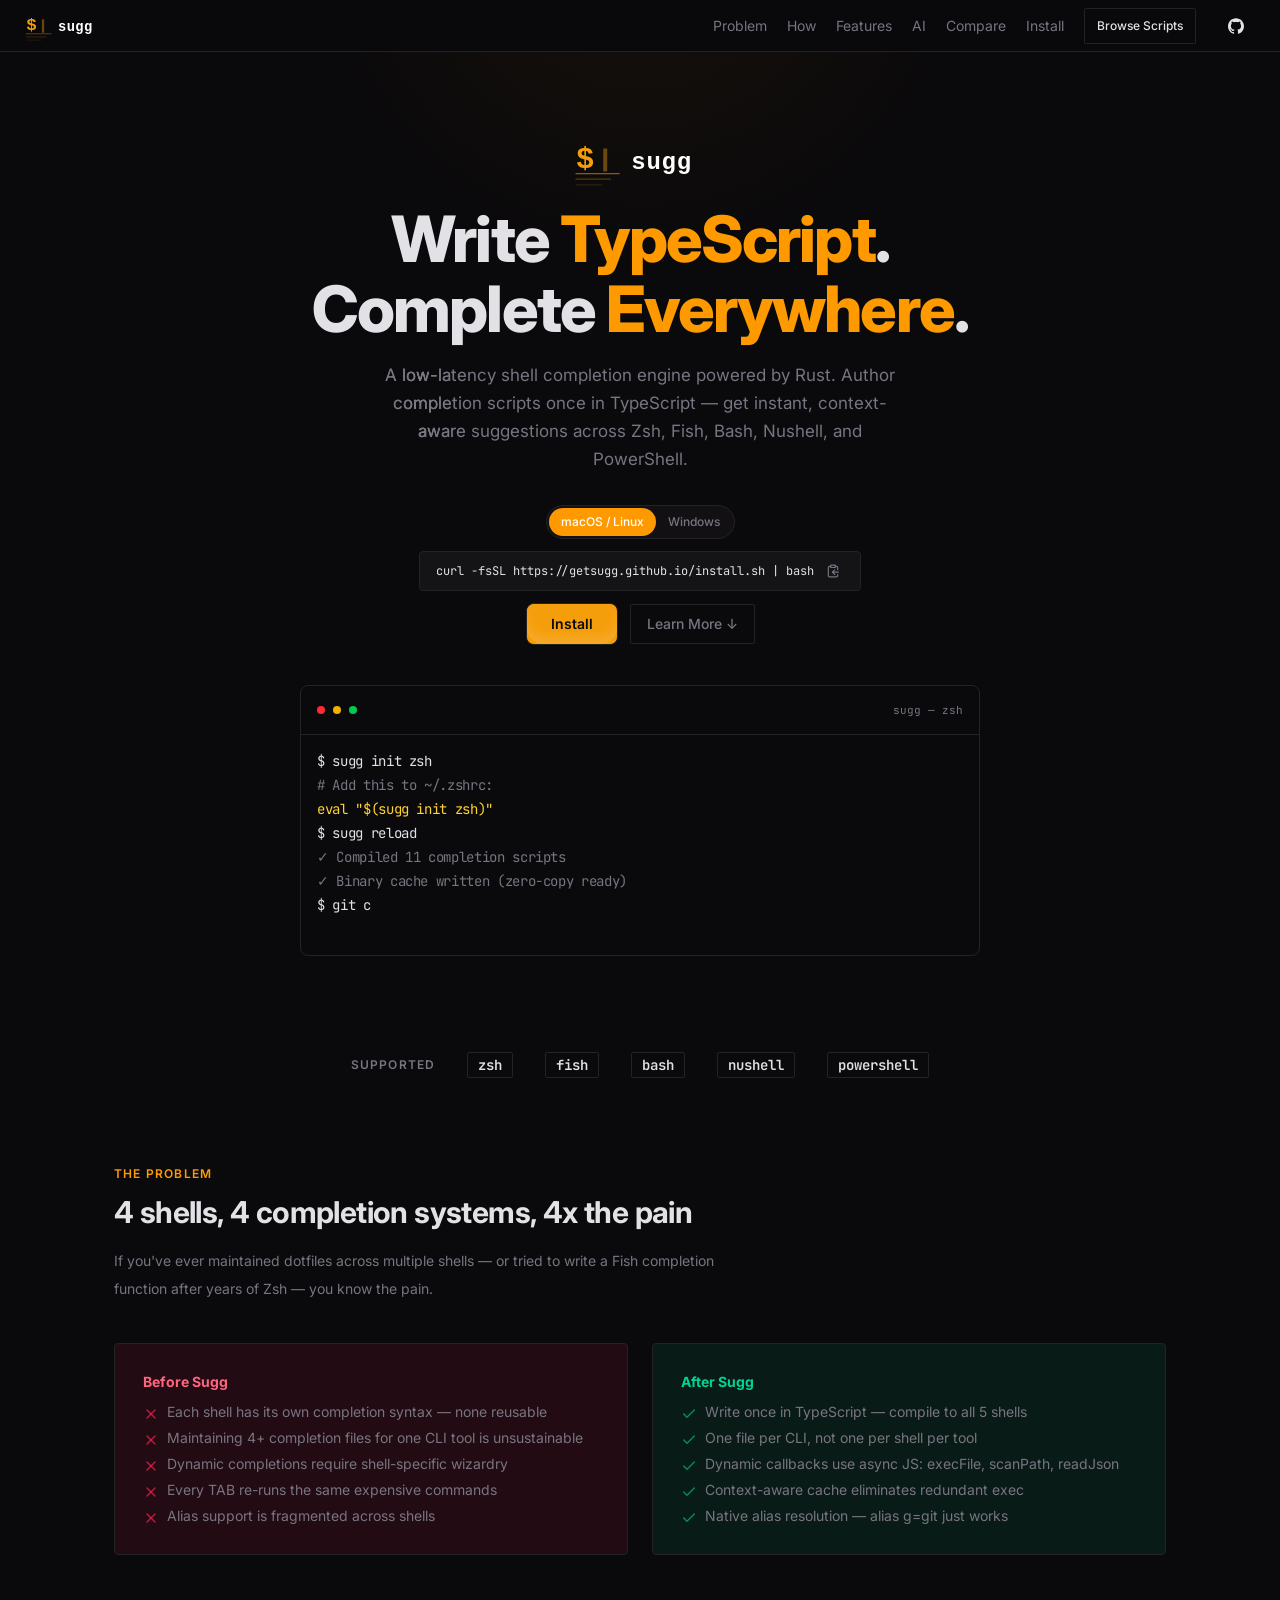
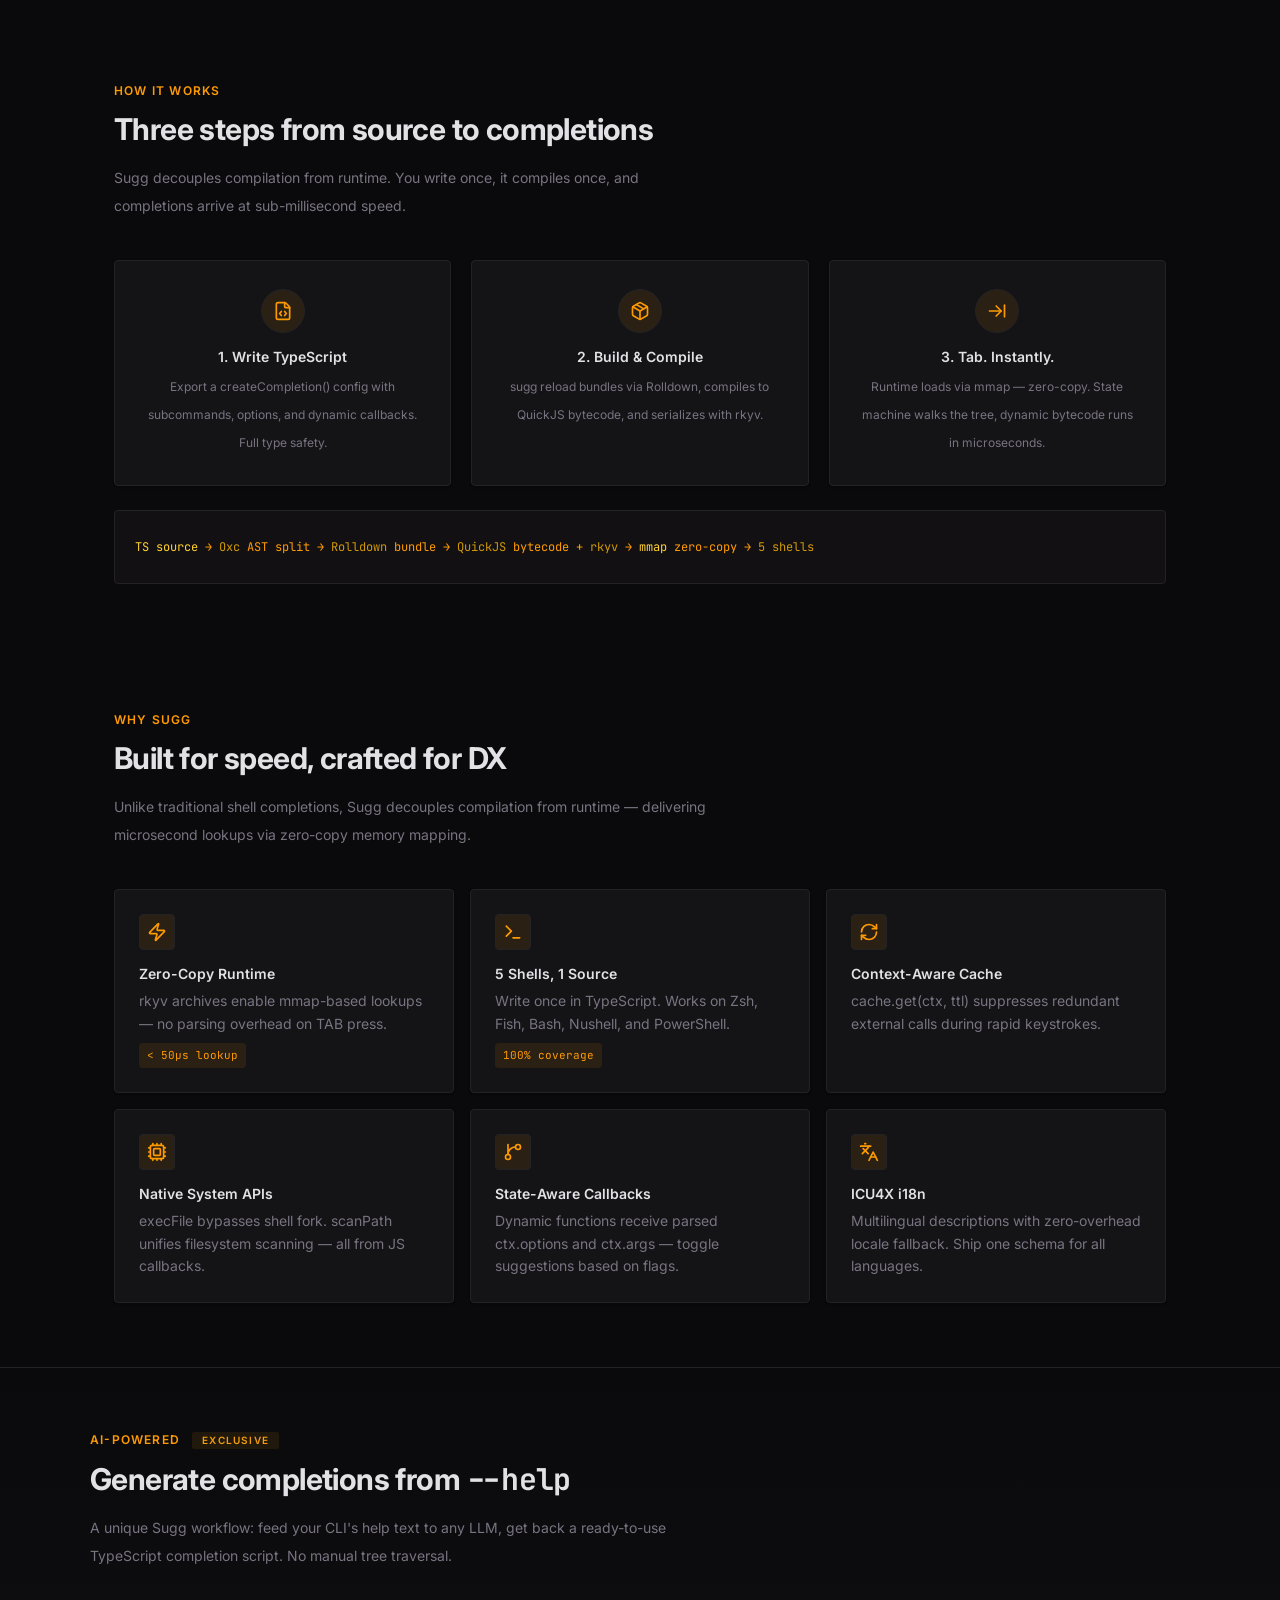
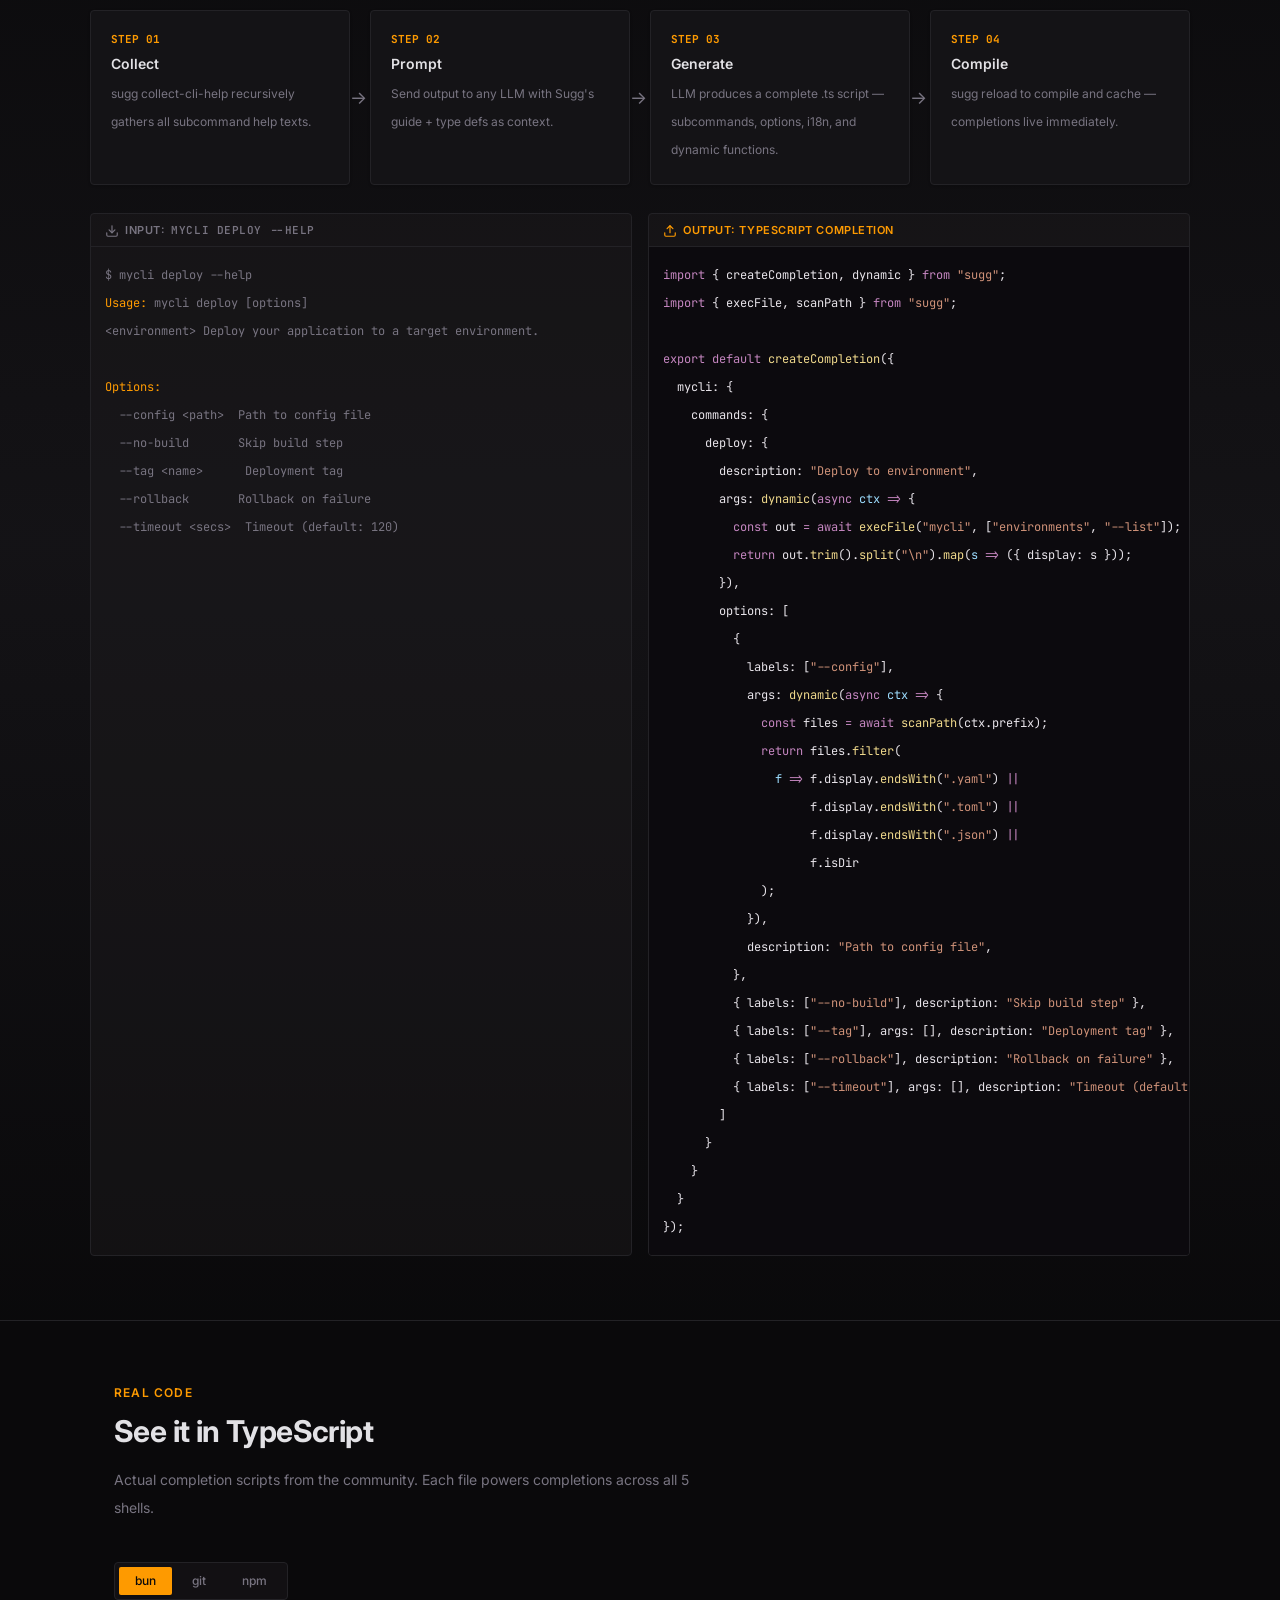
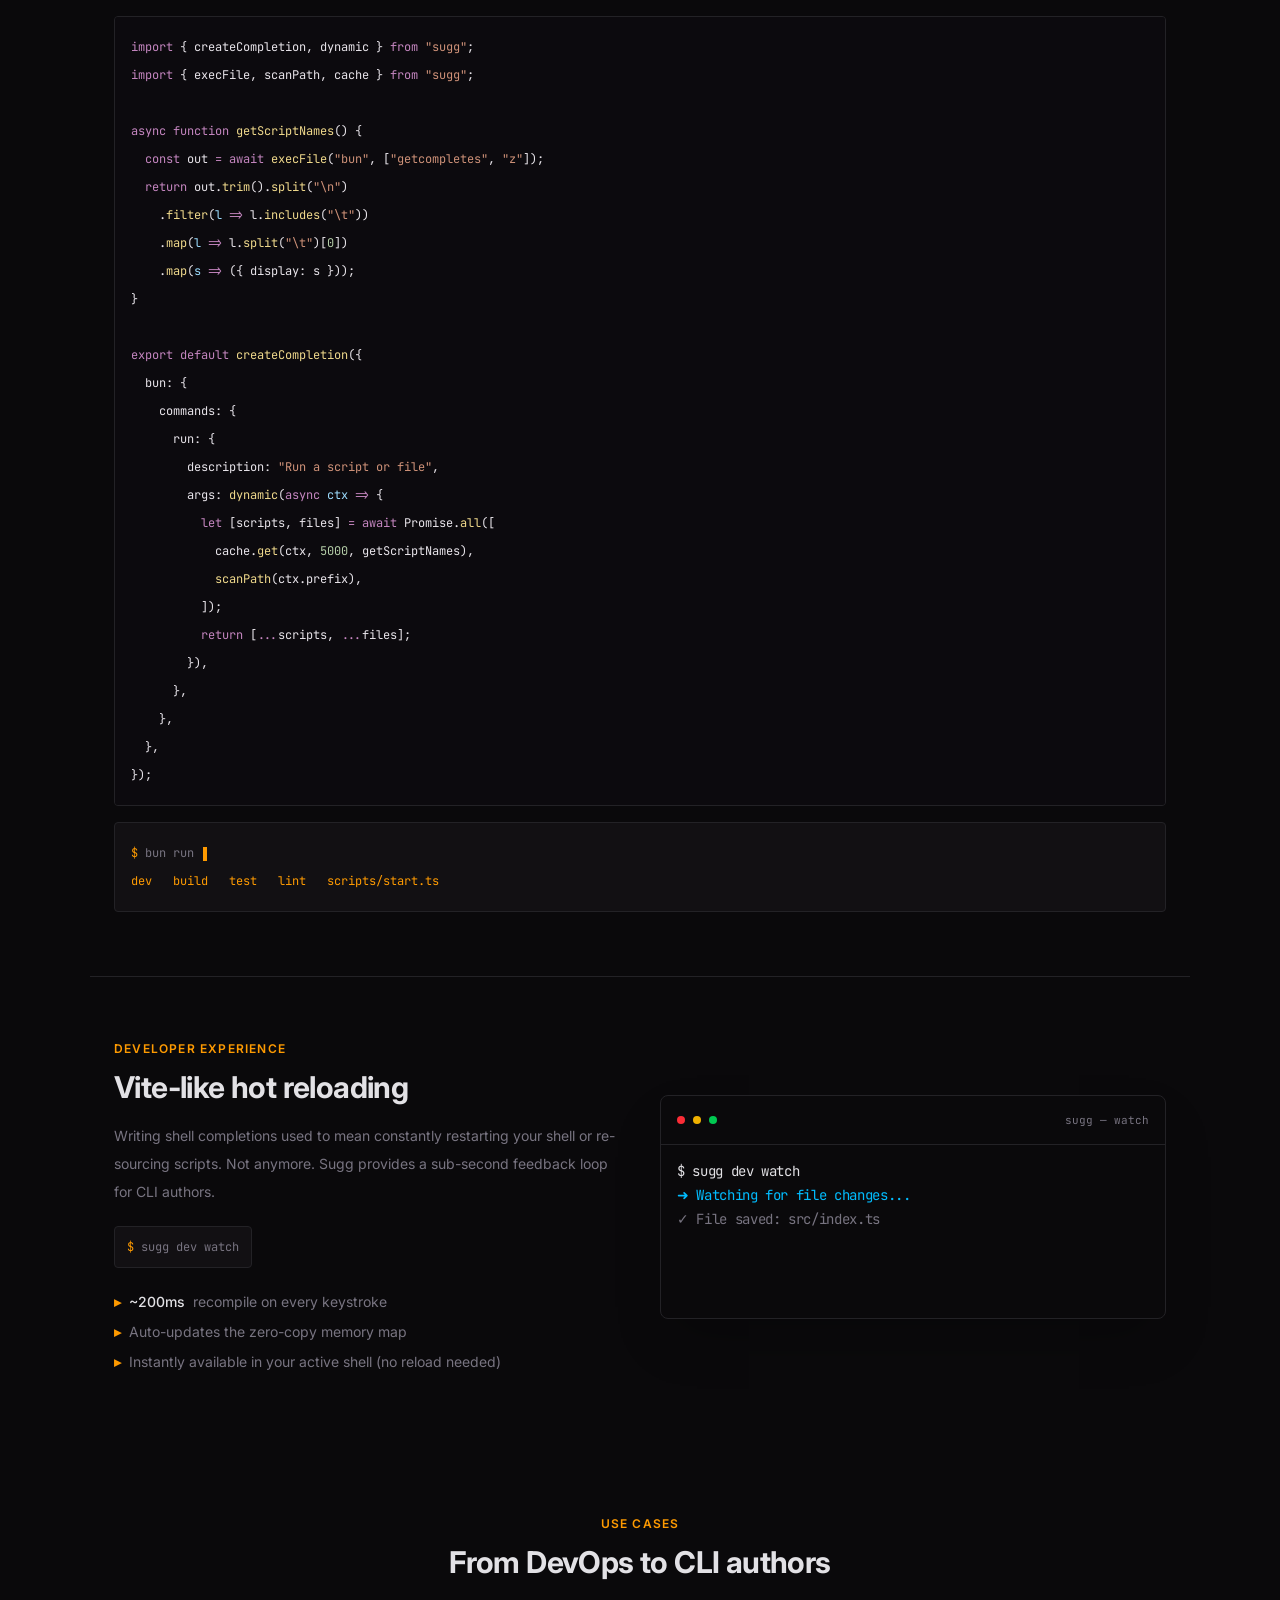
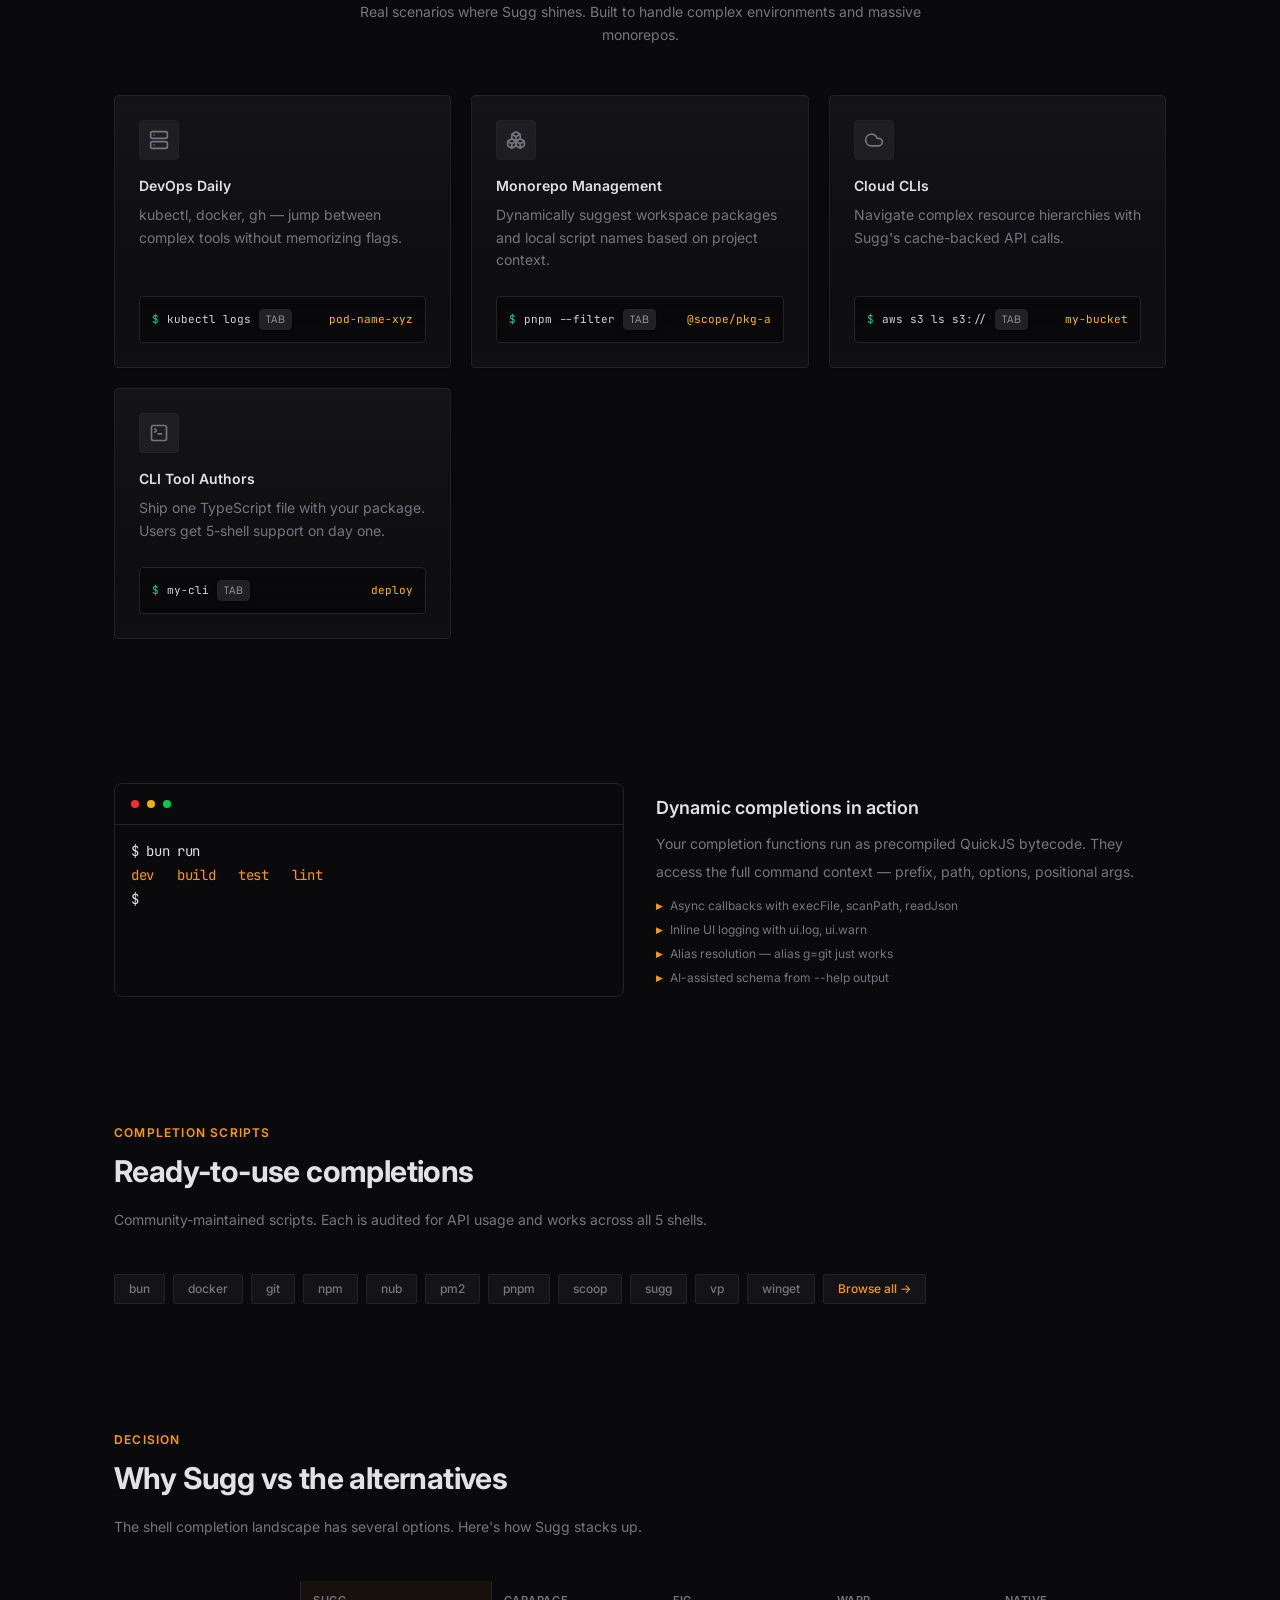
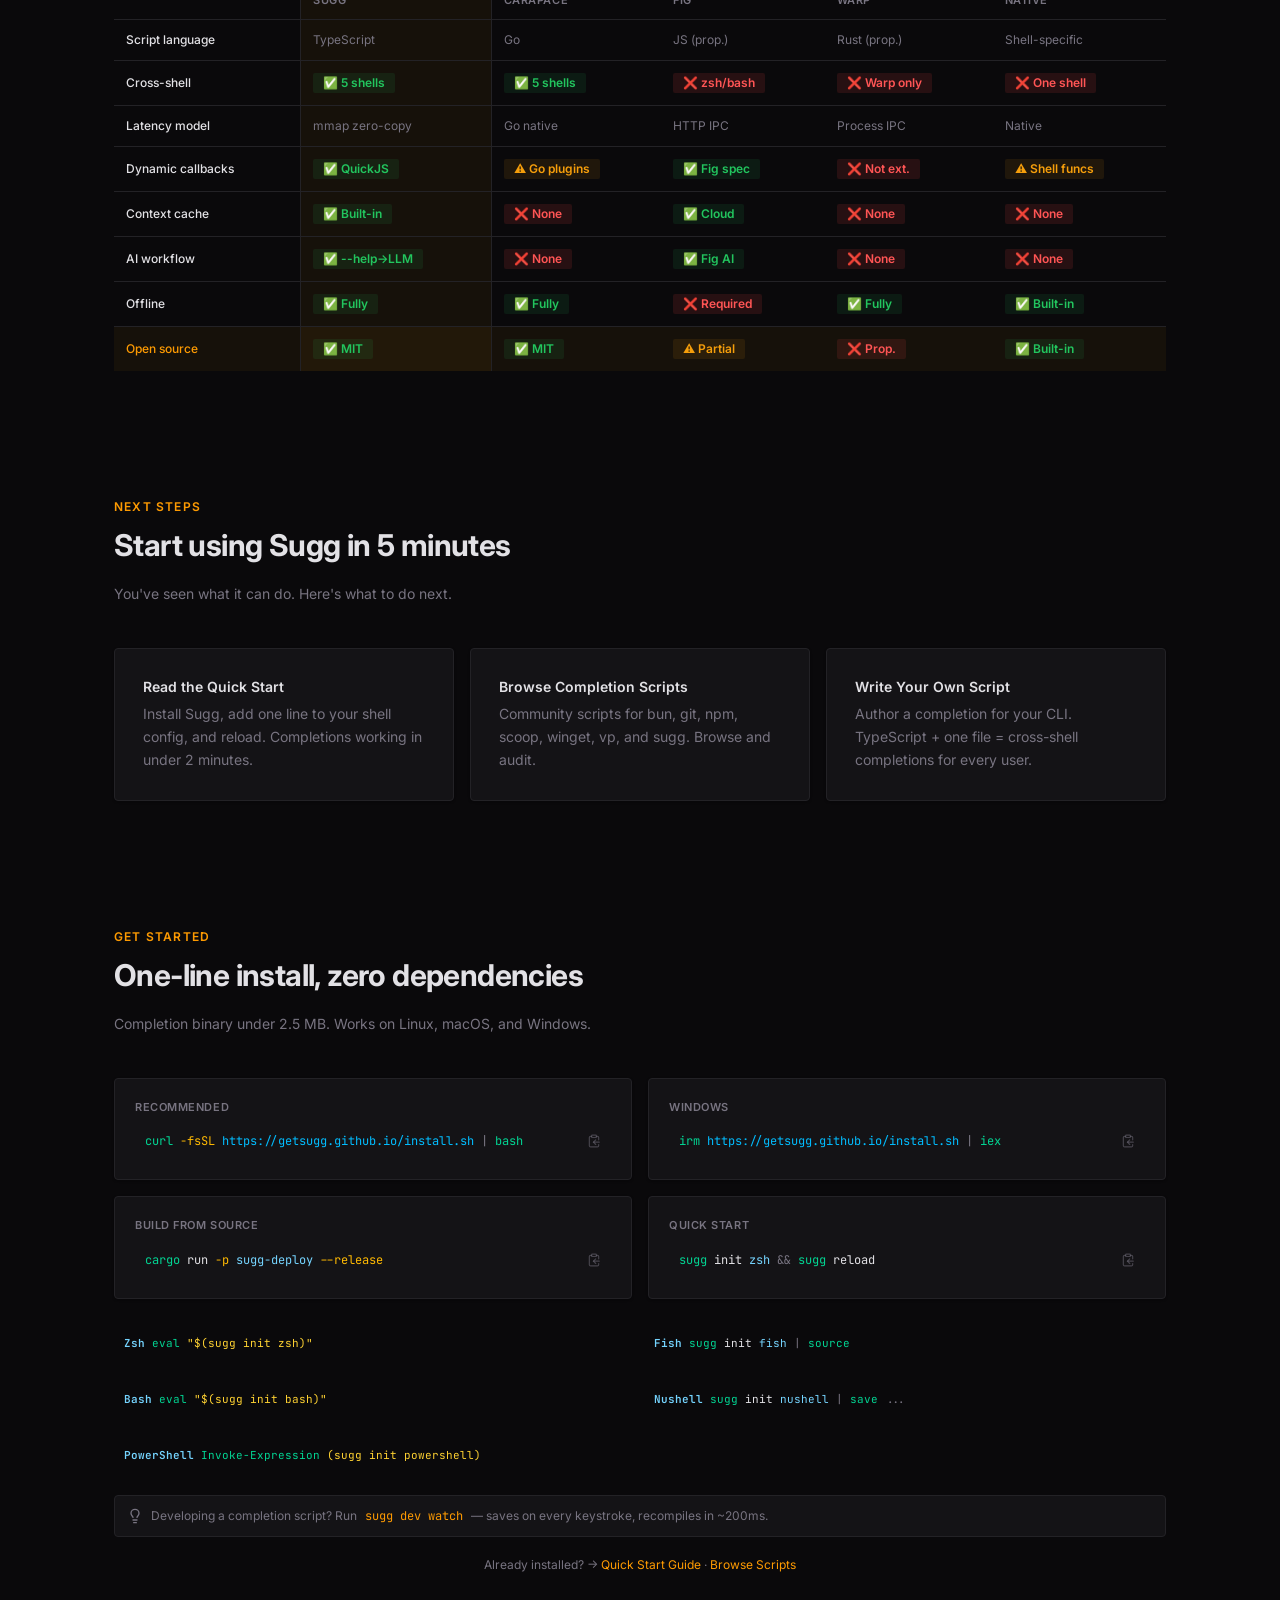
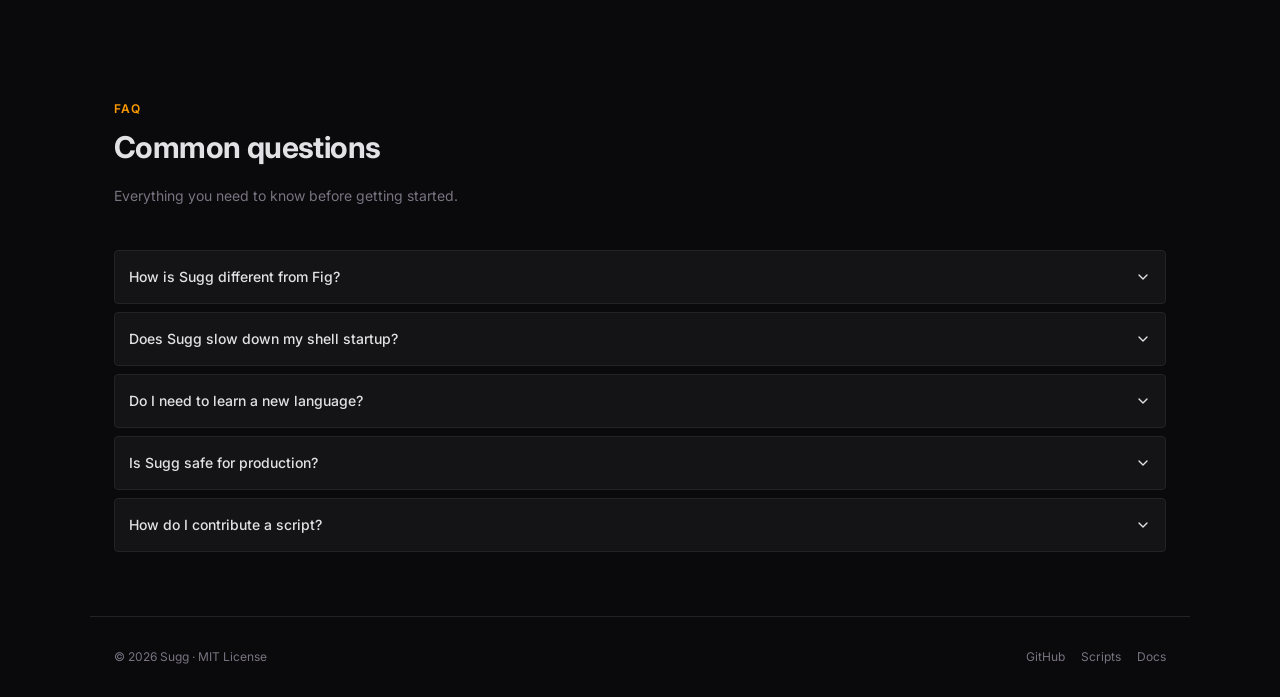
==== index.html @ b4d140df "deploy: getsugg/sugg-completions@ec3553c8edc99a995b676d9a3c5cde6198f356bb" ====
<!doctype html>
<html lang="en" class="dark">
  <head>
    <meta charset="UTF-8" />
    <meta name="viewport" content="width=device-width, initial-scale=1.0" />
    <title>Sugg Completions</title>
    <link rel="icon" type="image/svg+xml" href="logo-favicon.svg" />
    <link
      href="https://fonts.googleapis.com/css2?family=Inter:wght@400;500;600;700;800&family=Plus+Jakarta+Sans:wght@500;600;700;800&family=JetBrains+Mono:wght@400;500;600&display=swap"
      rel="stylesheet"
    />
    <script type="module" crossorigin src="/assets/index-DfmOLEPn.js"></script>
    <link rel="stylesheet" crossorigin href="/assets/index-cfIzRFO9.css">
  </head>
  <body>
    <div id="root"><div data-hk="00" class="min-h-screen bg-background text-foreground"><nav class="sticky top-0 z-50 flex h-13 items-center gap-6 px-6 border-b border-border bg-background/85 backdrop-blur-sm"><img src="/logo-horizontal.svg" alt="sugg" class="h-8 shrink-0"><div class="flex items-center gap-5 ml-auto"><button type="button" class="text-sm text-muted-foreground hover:text-amber-500 transition-colors cursor-pointer bg-transparent border-none">Problem</button><button type="button" class="text-sm text-muted-foreground hover:text-amber-500 transition-colors cursor-pointer bg-transparent border-none">How</button><button type="button" class="text-sm text-muted-foreground hover:text-amber-500 transition-colors cursor-pointer bg-transparent border-none">Features</button><button type="button" class="text-sm text-muted-foreground hover:text-amber-500 transition-colors cursor-pointer bg-transparent border-none">AI</button><button type="button" class="text-sm text-muted-foreground hover:text-amber-500 transition-colors cursor-pointer bg-transparent border-none">Compare</button><button type="button" class="text-sm text-muted-foreground hover:text-amber-500 transition-colors cursor-pointer bg-transparent border-none">Install</button><!--$--><a data-hk="010000" type="button" class="inline-flex items-center justify-center gap-2 whitespace-nowrap rounded-md font-medium ring-offset-background transition-colors focus-visible:outline-none focus-visible:ring-2 focus-visible:ring-ring focus-visible:ring-offset-2 disabled:pointer-events-none disabled:opacity-50 [&amp;_svg]:pointer-events-none [&amp;_svg]:size-4 [&amp;_svg]:shrink-0 border border-input hover:bg-accent hover:text-accent-foreground h-9 px-3 text-xs " href="#/scripts" >Browse Scripts</a><!--/--><!--$--><a data-hk="020000" type="button" class="inline-flex items-center justify-center gap-2 whitespace-nowrap rounded-md text-sm font-medium ring-offset-background transition-colors focus-visible:outline-none focus-visible:ring-2 focus-visible:ring-ring focus-visible:ring-offset-2 disabled:pointer-events-none disabled:opacity-50 [&amp;_svg]:pointer-events-none [&amp;_svg]:size-4 [&amp;_svg]:shrink-0 hover:bg-accent hover:text-accent-foreground size-10 " href="https://github.com/getsugg/sugg" target="_blank" rel="noopener noreferrer" aria-label="GitHub" ><svg data-hk="020001" class="size-4" viewBox="0 0 24 24" fill="currentColor"><title>GitHub</title><path d="M12 .297c-6.63 0-12 5.373-12 12 0 5.303 3.438 9.8 8.205 11.385.6.113.82-.258.82-.577 0-.285-.01-1.04-.015-2.04-3.338.724-4.042-1.61-4.042-1.61C4.422 18.07 3.633 17.7 3.633 17.7c-1.087-.744.084-.729.084-.729 1.205.084 1.838 1.236 1.838 1.236 1.07 1.835 2.809 1.305 3.495.998.108-.776.417-1.305.76-1.605-2.665-.3-5.466-1.332-5.466-5.93 0-1.31.465-2.38 1.235-3.22-.135-.303-.54-1.523.105-3.176 0 0 1.005-.322 3.3 1.23.96-.267 1.98-.399 3-.405 1.02.006 2.04.138 3 .405 2.28-1.552 3.285-1.23 3.285-1.23.645 1.653.24 2.873.12 3.176.765.84 1.23 1.91 1.23 3.22 0 4.61-2.805 5.625-5.475 5.92.42.36.81 1.096.81 2.22 0 1.606-.015 2.896-.015 3.286 0 .315.21.69.825.57C20.565 22.092 24 17.592 24 12.297c0-6.627-5.373-12-12-12"></path></svg></a><!--/--></div></nav><section class="heroglow relative overflow-hidden flex flex-col items-center text-center px-6 pt-20 pb-14"><!--$--><!--/--><div class="flex items-center justify-center mb-4"><img src="/logo-horizontal.svg" alt="sugg" class="h-14"></div><h1 class="text-[clamp(36px,6vw,64px)] font-extrabold leading-[1.1] max-w-180 tracking-[-0.03em]">Write <span class="text-amber-500">TypeScript</span>.<br>Complete <span class="text-amber-500">Everywhere</span>.</h1><!--$--><span data-hk="040" style="--shiny-width:100px;background:linear-gradient(to right, transparent 0%, var(--shiny-color, rgba(255,255,255,0.8)) 50%, transparent 100%);background-size:100px 100%;background-clip:text;background-repeat:no-repeat" class="mx-auto animate-magic-shiny-text [animation-fill-mode:backwards] mt-4 text-[17px] max-w-135 leading-7 text-muted-foreground dark:text-muted-foreground ">A low-latency shell completion engine powered by Rust. Author completion scripts once in TypeScript — get instant, context-aware suggestions across Zsh, Fish, Bash, Nushell, and PowerShell.</span><!--/--><div class="flex flex-col items-center gap-3 mt-8"><div class="inline-flex items-center p-0.5 rounded-full bg-muted/40 border border-border" role="tablist"><button type="button" class="text-xs px-3 py-1.5 rounded-full font-medium transition-all bg-amber-500 text-white shadow-xs" role="tab" aria-selected="true">macOS / Linux</button><button type="button" class="text-xs px-3 py-1.5 rounded-full font-medium transition-all text-muted-foreground hover:text-foreground" role="tab" aria-selected="false">Windows</button></div><div class="flex items-center gap-2 px-4 py-2 rounded-lg bg-card border border-border font-mono text-xs text-muted-foreground"><!--$--><span data-hk="050" class="text-foreground">curl -fsSL https://getsugg.github.io/install.sh | bash</span><!--/--><button type="button" class="text-muted-foreground hover:text-amber-500 bg-transparent border-none cursor-pointer p-1 text-sm"><svg data-hk="0600" xmlns="http://www.w3.org/2000/svg" width="24" height="24" viewBox="0 0 24 24" fill="none" stroke="currentColor" stroke-width="2" stroke-linecap="round" stroke-linejoin="round" class="lucide lucide-icon lucide-clipboard-copy w-3.5 h-3.5 " aria-hidden="true"><rect data-hk="060100" width="8" height="4" x="8" y="2" rx="1" ry="1" key="tgr4d6"></rect><path data-hk="060110" d="M8 4H6a2 2 0 0 0-2 2v14a2 2 0 0 0 2 2h12a2 2 0 0 0 2-2v-2" key="4jdomd"></path><path data-hk="060120" d="M16 4h2a2 2 0 0 1 2 2v4" key="3hqy98"></path><path data-hk="060130" d="M21 14H11" key="1bme5i"></path><path data-hk="060140" d="m15 10-4 4 4 4" key="5dvupr"></path></svg></button></div><div class="flex flex-wrap items-center justify-center gap-3"><button type="button" class="bg-transparent border-none cursor-pointer p-0"><button data-hk="070" style="--spread:90deg;--shimmer-color:#f59e0b;--radius:8px;--speed:3s;--cut:0.05em;--bg:rgba(245, 158, 11, 1)" class="group relative z-0 flex cursor-pointer items-center justify-center overflow-hidden whitespace-nowrap [border-radius:var(--radius)] border border-white/10 [background:var(--bg)] transform-gpu transition-transform duration-300 ease-in-out active:translate-y-px text-primary-foreground font-semibold text-sm px-6 py-2.5 "><div class="-z-30 blur-[2px] @container absolute inset-0 overflow-visible"><div class="absolute inset-0 aspect-[1] h-full w-auto animate-magic-shimmer-slide"><div class="absolute -inset-full w-auto [translate:0_0] rotate-0 animate-magic-spin-around" style="background:conic-gradient(from calc(270deg - (var(--spread) * 0.5)), transparent 0, var(--shimmer-color) var(--spread), transparent var(--spread))"></div></div></div><!--$-->Install<!--/--><div class="absolute inset-0 size-full rounded-2xl px-4 py-1.5 text-sm font-medium shadow-[inset_0_-8px_10px_#ffffff1f] transform-gpu transition-all duration-300 ease-in-out group-hover:shadow-[inset_0_-6px_10px_#ffffff3f] group-active:shadow-[inset_0_-10px_10px_#ffffff3f]"></div><div class="absolute inset-(--cut) -z-20 [border-radius:var(--radius)] [background:var(--bg)]"></div></button></button><!--$--><button data-hk="080000" type="button" class="inline-flex items-center justify-center gap-2 whitespace-nowrap rounded-md text-sm font-medium ring-offset-background transition-colors focus-visible:outline-none focus-visible:ring-2 focus-visible:ring-ring focus-visible:ring-offset-2 disabled:pointer-events-none disabled:opacity-50 [&amp;_svg]:pointer-events-none [&amp;_svg]:size-4 [&amp;_svg]:shrink-0 hover:bg-accent hover:text-accent-foreground h-10 px-4 py-2 text-muted-foreground border-border border cursor-pointer " >Learn More ↓</button><!--/--></div></div><!--$--><div data-hk="090" class="border-border bg-background z-0 max-h-100 rounded-xl border mt-10 max-w-170 w-full text-left h-67.75 overflow-hidden"><div class="flex flex-col gap-y-2 border-b border-border p-4"><div data-hk="091" class="flex flex-row items-center gap-x-2"><div class="h-2 w-2 rounded-full bg-red-500"></div><div class="h-2 w-2 rounded-full bg-yellow-500"></div><div class="h-2 w-2 rounded-full bg-green-500"></div><span class="ml-auto text-[11px] text-muted-foreground font-mono">sugg — zsh</span></div></div><pre class="p-4"><code class="grid gap-y-1 overflow-auto"></code></pre></div><!--/--></section><div class="flex justify-center items-center gap-8 px-6 pt-10 pb-6 flex-wrap"><span class="text-xs uppercase tracking-widest font-semibold text-muted-foreground">Supported</span><!--$--><div data-hk="0a1000" class="inline-flex items-center rounded-md px-2.5 py-0.5 font-semibold transition-colors focus:outline-none focus:ring-2 focus:ring-ring focus:ring-offset-2 border text-foreground font-mono text-sm " >zsh</div><div data-hk="0a1010" class="inline-flex items-center rounded-md px-2.5 py-0.5 font-semibold transition-colors focus:outline-none focus:ring-2 focus:ring-ring focus:ring-offset-2 border text-foreground font-mono text-sm " >fish</div><div data-hk="0a1020" class="inline-flex items-center rounded-md px-2.5 py-0.5 font-semibold transition-colors focus:outline-none focus:ring-2 focus:ring-ring focus:ring-offset-2 border text-foreground font-mono text-sm " >bash</div><div data-hk="0a1030" class="inline-flex items-center rounded-md px-2.5 py-0.5 font-semibold transition-colors focus:outline-none focus:ring-2 focus:ring-ring focus:ring-offset-2 border text-foreground font-mono text-sm " >nushell</div><div data-hk="0a1040" class="inline-flex items-center rounded-md px-2.5 py-0.5 font-semibold transition-colors focus:outline-none focus:ring-2 focus:ring-ring focus:ring-offset-2 border text-foreground font-mono text-sm " >powershell</div><!--/--></div><section id="problem" class="px-6 py-16 max-w-275 mx-auto"><div class="text-xs font-semibold uppercase tracking-widest text-amber-500 mb-2">The Problem</div><h2 class="text-[30px] font-bold tracking-[-0.02em] mb-3">4 shells, 4 completion systems, 4x the pain</h2><p class="text-sm text-muted-foreground max-w-150 mb-10 leading-7">If you've ever maintained dotfiles across multiple shells — or tried to write a Fish completion function after years of Zsh — you know the pain.</p><div class="grid grid-cols-[1fr_1fr] gap-6 max-md:grid-cols-1"><!--$--><div data-hk="0a110" class="rounded-lg border text-card-foreground border-rose-500/30 bg-rose-500/10 shadow-none " ><div data-hk="0a1110" class="p-7 " ><div data-hk="0a1111" class="text-sm font-bold flex items-center gap-1.5 mb-2.5 text-rose-400">Before Sugg</div><ul data-hk="0a1112" class="list-none space-y-1.5"><li class="flex items-start gap-2 text-sm text-muted-foreground"><!--$--><svg data-hk="0a111300" xmlns="http://www.w3.org/2000/svg" width="24" height="24" viewBox="0 0 24 24" fill="none" stroke="currentColor" stroke-width="2" stroke-linecap="round" stroke-linejoin="round" class="lucide lucide-icon lucide-x w-4 h-4 text-rose-500/70 shrink-0 mt-1 " aria-hidden="true"><path data-hk="0a11130100" d="M18 6 6 18" key="1bl5f8"></path><path data-hk="0a11130110" d="m6 6 12 12" key="d8bk6v"></path></svg><!--/--> Each shell has its own completion syntax — none reusable</li><li class="flex items-start gap-2 text-sm text-muted-foreground"><!--$--><svg data-hk="0a111400" xmlns="http://www.w3.org/2000/svg" width="24" height="24" viewBox="0 0 24 24" fill="none" stroke="currentColor" stroke-width="2" stroke-linecap="round" stroke-linejoin="round" class="lucide lucide-icon lucide-x w-4 h-4 text-rose-500/70 shrink-0 mt-1 " aria-hidden="true"><path data-hk="0a11140100" d="M18 6 6 18" key="1bl5f8"></path><path data-hk="0a11140110" d="m6 6 12 12" key="d8bk6v"></path></svg><!--/--> Maintaining 4+ completion files for one CLI tool is unsustainable</li><li class="flex items-start gap-2 text-sm text-muted-foreground"><!--$--><svg data-hk="0a111500" xmlns="http://www.w3.org/2000/svg" width="24" height="24" viewBox="0 0 24 24" fill="none" stroke="currentColor" stroke-width="2" stroke-linecap="round" stroke-linejoin="round" class="lucide lucide-icon lucide-x w-4 h-4 text-rose-500/70 shrink-0 mt-1 " aria-hidden="true"><path data-hk="0a11150100" d="M18 6 6 18" key="1bl5f8"></path><path data-hk="0a11150110" d="m6 6 12 12" key="d8bk6v"></path></svg><!--/--> Dynamic completions require shell-specific wizardry</li><li class="flex items-start gap-2 text-sm text-muted-foreground"><!--$--><svg data-hk="0a111600" xmlns="http://www.w3.org/2000/svg" width="24" height="24" viewBox="0 0 24 24" fill="none" stroke="currentColor" stroke-width="2" stroke-linecap="round" stroke-linejoin="round" class="lucide lucide-icon lucide-x w-4 h-4 text-rose-500/70 shrink-0 mt-1 " aria-hidden="true"><path data-hk="0a11160100" d="M18 6 6 18" key="1bl5f8"></path><path data-hk="0a11160110" d="m6 6 12 12" key="d8bk6v"></path></svg><!--/--> Every TAB re-runs the same expensive commands</li><li class="flex items-start gap-2 text-sm text-muted-foreground"><!--$--><svg data-hk="0a111700" xmlns="http://www.w3.org/2000/svg" width="24" height="24" viewBox="0 0 24 24" fill="none" stroke="currentColor" stroke-width="2" stroke-linecap="round" stroke-linejoin="round" class="lucide lucide-icon lucide-x w-4 h-4 text-rose-500/70 shrink-0 mt-1 " aria-hidden="true"><path data-hk="0a11170100" d="M18 6 6 18" key="1bl5f8"></path><path data-hk="0a11170110" d="m6 6 12 12" key="d8bk6v"></path></svg><!--/--> Alias support is fragmented across shells</li></ul></div></div><!--/--><!--$--><div data-hk="0a120" class="rounded-lg border text-card-foreground border-emerald-500/30 bg-emerald-500/10 shadow-none " ><div data-hk="0a1210" class="p-7 " ><div data-hk="0a1211" class="text-sm font-bold flex items-center gap-1.5 mb-2.5 text-emerald-400">After Sugg</div><ul data-hk="0a1212" class="list-none space-y-1.5"><li class="flex items-start gap-2 text-sm text-muted-foreground"><!--$--><svg data-hk="0a121300" xmlns="http://www.w3.org/2000/svg" width="24" height="24" viewBox="0 0 24 24" fill="none" stroke="currentColor" stroke-width="2" stroke-linecap="round" stroke-linejoin="round" class="lucide lucide-icon lucide-check w-4 h-4 text-emerald-500/70 shrink-0 mt-1 " aria-hidden="true"><path data-hk="0a12130100" d="M20 6 9 17l-5-5" key="1gmf2c"></path></svg><!--/--> Write once in TypeScript — compile to all 5 shells</li><li class="flex items-start gap-2 text-sm text-muted-foreground"><!--$--><svg data-hk="0a121400" xmlns="http://www.w3.org/2000/svg" width="24" height="24" viewBox="0 0 24 24" fill="none" stroke="currentColor" stroke-width="2" stroke-linecap="round" stroke-linejoin="round" class="lucide lucide-icon lucide-check w-4 h-4 text-emerald-500/70 shrink-0 mt-1 " aria-hidden="true"><path data-hk="0a12140100" d="M20 6 9 17l-5-5" key="1gmf2c"></path></svg><!--/--> One file per CLI, not one per shell per tool</li><li class="flex items-start gap-2 text-sm text-muted-foreground"><!--$--><svg data-hk="0a121500" xmlns="http://www.w3.org/2000/svg" width="24" height="24" viewBox="0 0 24 24" fill="none" stroke="currentColor" stroke-width="2" stroke-linecap="round" stroke-linejoin="round" class="lucide lucide-icon lucide-check w-4 h-4 text-emerald-500/70 shrink-0 mt-1 " aria-hidden="true"><path data-hk="0a12150100" d="M20 6 9 17l-5-5" key="1gmf2c"></path></svg><!--/--> Dynamic callbacks use async JS: execFile, scanPath, readJson</li><li class="flex items-start gap-2 text-sm text-muted-foreground"><!--$--><svg data-hk="0a121600" xmlns="http://www.w3.org/2000/svg" width="24" height="24" viewBox="0 0 24 24" fill="none" stroke="currentColor" stroke-width="2" stroke-linecap="round" stroke-linejoin="round" class="lucide lucide-icon lucide-check w-4 h-4 text-emerald-500/70 shrink-0 mt-1 " aria-hidden="true"><path data-hk="0a12160100" d="M20 6 9 17l-5-5" key="1gmf2c"></path></svg><!--/--> Context-aware cache eliminates redundant exec</li><li class="flex items-start gap-2 text-sm text-muted-foreground"><!--$--><svg data-hk="0a121700" xmlns="http://www.w3.org/2000/svg" width="24" height="24" viewBox="0 0 24 24" fill="none" stroke="currentColor" stroke-width="2" stroke-linecap="round" stroke-linejoin="round" class="lucide lucide-icon lucide-check w-4 h-4 text-emerald-500/70 shrink-0 mt-1 " aria-hidden="true"><path data-hk="0a12170100" d="M20 6 9 17l-5-5" key="1gmf2c"></path></svg><!--/--> Native alias resolution — alias g=git just works</li></ul></div></div><!--/--></div></section><section id="how-it-works" class="px-6 py-16 max-w-275 mx-auto"><div class="text-xs font-semibold uppercase tracking-widest text-amber-500 mb-2">How It Works</div><h2 class="text-[30px] font-bold tracking-[-0.02em] mb-3">Three steps from source to completions</h2><p class="text-sm text-muted-foreground max-w-150 mb-10 leading-7">Sugg decouples compilation from runtime. You write once, it compiles once, and completions arrive at sub-millisecond speed.</p><div class="grid grid-cols-3 gap-5 max-md:grid-cols-1"><!--$--><div data-hk="0a130" class="rounded-lg border bg-card text-card-foreground shadow-sm group relative overflow-hidden text-center hover:border-amber-500 hover:shadow-[0_0_32px_rgba(245,158,11,0.12)] transition-all " ><div data-hk="0a1310" class="p-7 " ><div data-hk="0a1311" class="w-11 h-11 rounded-full bg-amber-500/10 border border-amber-500/20 flex items-center justify-center mx-auto mb-3.5"><svg data-hk="0a131200" xmlns="http://www.w3.org/2000/svg" width="24" height="24" viewBox="0 0 24 24" fill="none" stroke="currentColor" stroke-width="2" stroke-linecap="round" stroke-linejoin="round" class="lucide lucide-icon lucide-file-code w-5 h-5 text-amber-500 " aria-hidden="true"><path data-hk="0a13120100" d="M6 22a2 2 0 0 1-2-2V4a2 2 0 0 1 2-2h8a2.4 2.4 0 0 1 1.704.706l3.588 3.588A2.4 2.4 0 0 1 20 8v12a2 2 0 0 1-2 2z" key="1oefj6"></path><path data-hk="0a13120110" d="M14 2v5a1 1 0 0 0 1 1h5" key="wfsgrz"></path><path data-hk="0a13120120" d="M10 12.5 8 15l2 2.5" key="1tg20x"></path><path data-hk="0a13120130" d="m14 12.5 2 2.5-2 2.5" key="yinavb"></path></svg></div><h4 data-hk="0a1313" class="text-sm font-semibold mb-1.5">1. Write TypeScript</h4><p data-hk="0a1314" class="text-xs text-muted-foreground leading-7">Export a createCompletion() config with subcommands, options, and dynamic callbacks. Full type safety.</p></div><div data-hk="0a132" class="opacity-0 transition-opacity duration-300 group-hover:opacity-100"><div data-hk="0a1330" class="pointer-events-none absolute inset-0 rounded-[inherit] border-(length:--border-beam-width) border-transparent mask-[linear-gradient(transparent,transparent),linear-gradient(#000,#000)] mask-intersect [mask-clip:padding-box,border-box] " style="--border-beam-width:1px"><div class="absolute aspect-square bg-linear-to-l from-(--color-from) via-(--color-to) to-transparent" style="width:60px;offset-path:rect(0 auto auto 0 round 60px);offset-distance:0%;--color-from:#f59e0b;--color-to:#ea580c"></div></div></div></div><!--/--><!--$--><div data-hk="0a140" class="rounded-lg border bg-card text-card-foreground shadow-sm group relative overflow-hidden text-center hover:border-amber-500 hover:shadow-[0_0_32px_rgba(245,158,11,0.12)] transition-all " ><div data-hk="0a1410" class="p-7 " ><div data-hk="0a1411" class="w-11 h-11 rounded-full bg-amber-500/10 border border-amber-500/20 flex items-center justify-center mx-auto mb-3.5"><svg data-hk="0a141200" xmlns="http://www.w3.org/2000/svg" width="24" height="24" viewBox="0 0 24 24" fill="none" stroke="currentColor" stroke-width="2" stroke-linecap="round" stroke-linejoin="round" class="lucide lucide-icon lucide-package w-5 h-5 text-amber-500 " aria-hidden="true"><path data-hk="0a14120100" d="M11 21.73a2 2 0 0 0 2 0l7-4A2 2 0 0 0 21 16V8a2 2 0 0 0-1-1.73l-7-4a2 2 0 0 0-2 0l-7 4A2 2 0 0 0 3 8v8a2 2 0 0 0 1 1.73z" key="1a0edw"></path><path data-hk="0a14120110" d="M12 22V12" key="d0xqtd"></path><polyline data-hk="0a14120120" points="3.29 7 12 12 20.71 7" key="ousv84"></polyline><path data-hk="0a14120130" d="m7.5 4.27 9 5.15" key="1c824w"></path></svg></div><h4 data-hk="0a1413" class="text-sm font-semibold mb-1.5">2. Build &amp; Compile</h4><p data-hk="0a1414" class="text-xs text-muted-foreground leading-7">sugg reload bundles via Rolldown, compiles to QuickJS bytecode, and serializes with rkyv.</p></div><div data-hk="0a142" class="opacity-0 transition-opacity duration-300 group-hover:opacity-100"><div data-hk="0a1430" class="pointer-events-none absolute inset-0 rounded-[inherit] border-(length:--border-beam-width) border-transparent mask-[linear-gradient(transparent,transparent),linear-gradient(#000,#000)] mask-intersect [mask-clip:padding-box,border-box] " style="--border-beam-width:1px"><div class="absolute aspect-square bg-linear-to-l from-(--color-from) via-(--color-to) to-transparent" style="width:60px;offset-path:rect(0 auto auto 0 round 60px);offset-distance:0%;--color-from:#f59e0b;--color-to:#ea580c"></div></div></div></div><!--/--><!--$--><div data-hk="0a150" class="rounded-lg border bg-card text-card-foreground shadow-sm group relative overflow-hidden text-center hover:border-amber-500 hover:shadow-[0_0_32px_rgba(245,158,11,0.12)] transition-all " ><div data-hk="0a1510" class="p-7 " ><div data-hk="0a1511" class="w-11 h-11 rounded-full bg-amber-500/10 border border-amber-500/20 flex items-center justify-center mx-auto mb-3.5"><svg data-hk="0a151200" xmlns="http://www.w3.org/2000/svg" width="24" height="24" viewBox="0 0 24 24" fill="none" stroke="currentColor" stroke-width="2" stroke-linecap="round" stroke-linejoin="round" class="lucide lucide-icon lucide-arrow-right-to-line w-5 h-5 text-amber-500 " aria-hidden="true"><path data-hk="0a15120100" d="M17 12H3" key="8awo09"></path><path data-hk="0a15120110" d="m11 18 6-6-6-6" key="8c2y43"></path><path data-hk="0a15120120" d="M21 5v14" key="nzette"></path></svg></div><h4 data-hk="0a1513" class="text-sm font-semibold mb-1.5">3. Tab. Instantly.</h4><p data-hk="0a1514" class="text-xs text-muted-foreground leading-7">Runtime loads via mmap — zero-copy. State machine walks the tree, dynamic bytecode runs in microseconds.</p></div><div data-hk="0a152" class="opacity-0 transition-opacity duration-300 group-hover:opacity-100"><div data-hk="0a1530" class="pointer-events-none absolute inset-0 rounded-[inherit] border-(length:--border-beam-width) border-transparent mask-[linear-gradient(transparent,transparent),linear-gradient(#000,#000)] mask-intersect [mask-clip:padding-box,border-box] " style="--border-beam-width:1px"><div class="absolute aspect-square bg-linear-to-l from-(--color-from) via-(--color-to) to-transparent" style="width:60px;offset-path:rect(0 auto auto 0 round 60px);offset-distance:0%;--color-from:#f59e0b;--color-to:#ea580c"></div></div></div></div><!--/--></div><div class="mt-6 p-5 rounded-lg bg-muted/40 border border-border font-mono text-xs leading-8 text-muted-foreground"><span class="text-amber-300">TS source</span><span class="text-amber-500"> → </span><span class="text-amber-400/80">Oxc</span><span class="text-amber-500"> AST split → </span><span class="text-amber-400/80">Rolldown</span><span class="text-amber-500"> bundle → </span><span class="text-amber-400/80">QuickJS</span><span class="text-amber-500"> bytecode + </span><span class="text-amber-400/80">rkyv</span><span class="text-amber-500"> → </span><span class="text-amber-300">mmap</span><span class="text-amber-500"> zero-copy → </span><span class="text-amber-400/80">5 shells</span></div></section><section id="features" class="px-6 py-16 max-w-275 mx-auto"><div class="text-xs font-semibold uppercase tracking-widest text-amber-500 mb-2">Why Sugg</div><h2 class="text-[30px] font-bold tracking-[-0.02em] mb-3">Built for speed, crafted for DX</h2><p class="text-sm text-muted-foreground max-w-150 mb-10 leading-7">Unlike traditional shell completions, Sugg decouples compilation from runtime — delivering microsecond lookups via zero-copy memory mapping.</p><div class="grid grid-cols-[repeat(auto-fill,minmax(300px,1fr))] gap-4"><!--$--><div data-hk="0a160" class="rounded-lg border bg-card text-card-foreground shadow-sm group relative overflow-hidden hover:border-amber-500 hover:shadow-[0_0_32px_rgba(245,158,11,0.12)] transition-all " ><div data-hk="0a1610" class="p-6 " ><div data-hk="0a1611" class="w-9 h-9 rounded-lg bg-amber-500/10 border border-amber-500/20 flex items-center justify-center mb-3.5"><svg data-hk="0a161200" xmlns="http://www.w3.org/2000/svg" width="24" height="24" viewBox="0 0 24 24" fill="none" stroke="currentColor" stroke-width="2" stroke-linecap="round" stroke-linejoin="round" class="lucide lucide-icon lucide-zap w-5 h-5 text-amber-500 " aria-hidden="true"><path data-hk="0a16120100" d="M4 14a1 1 0 0 1-.78-1.63l9.9-10.2a.5.5 0 0 1 .86.46l-1.92 6.02A1 1 0 0 0 13 10h7a1 1 0 0 1 .78 1.63l-9.9 10.2a.5.5 0 0 1-.86-.46l1.92-6.02A1 1 0 0 0 11 14z" key="1xq2db"></path></svg></div><h3 data-hk="0a1613" class="text-sm font-semibold mb-1.5">Zero-Copy Runtime</h3><p data-hk="0a1614" class="text-sm text-muted-foreground leading-relaxed">rkyv archives enable mmap-based lookups — no parsing overhead on TAB press.</p><div data-hk="0a1615" class="mt-2 font-mono text-[11px] text-amber-500 px-2 py-1 rounded bg-amber-500/10 inline-block">&lt; 50µs lookup</div></div><div data-hk="0a162" class="opacity-0 transition-opacity duration-300 group-hover:opacity-100"><div data-hk="0a1630" class="pointer-events-none absolute inset-0 rounded-[inherit] border-(length:--border-beam-width) border-transparent mask-[linear-gradient(transparent,transparent),linear-gradient(#000,#000)] mask-intersect [mask-clip:padding-box,border-box] " style="--border-beam-width:1px"><div class="absolute aspect-square bg-linear-to-l from-(--color-from) via-(--color-to) to-transparent" style="width:60px;offset-path:rect(0 auto auto 0 round 60px);offset-distance:0%;--color-from:#f59e0b;--color-to:#ea580c"></div></div></div></div><!--/--><!--$--><div data-hk="0a170" class="rounded-lg border bg-card text-card-foreground shadow-sm group relative overflow-hidden hover:border-amber-500 hover:shadow-[0_0_32px_rgba(245,158,11,0.12)] transition-all " ><div data-hk="0a1710" class="p-6 " ><div data-hk="0a1711" class="w-9 h-9 rounded-lg bg-amber-500/10 border border-amber-500/20 flex items-center justify-center mb-3.5"><svg data-hk="0a171200" xmlns="http://www.w3.org/2000/svg" width="24" height="24" viewBox="0 0 24 24" fill="none" stroke="currentColor" stroke-width="2" stroke-linecap="round" stroke-linejoin="round" class="lucide lucide-icon lucide-terminal w-5 h-5 text-amber-500 " aria-hidden="true"><path data-hk="0a17120100" d="M12 19h8" key="baeox8"></path><path data-hk="0a17120110" d="m4 17 6-6-6-6" key="1yngyt"></path></svg></div><h3 data-hk="0a1713" class="text-sm font-semibold mb-1.5">5 Shells, 1 Source</h3><p data-hk="0a1714" class="text-sm text-muted-foreground leading-relaxed">Write once in TypeScript. Works on Zsh, Fish, Bash, Nushell, and PowerShell.</p><div data-hk="0a1715" class="mt-2 font-mono text-[11px] text-amber-500 px-2 py-1 rounded bg-amber-500/10 inline-block">100% coverage</div></div><div data-hk="0a172" class="opacity-0 transition-opacity duration-300 group-hover:opacity-100"><div data-hk="0a1730" class="pointer-events-none absolute inset-0 rounded-[inherit] border-(length:--border-beam-width) border-transparent mask-[linear-gradient(transparent,transparent),linear-gradient(#000,#000)] mask-intersect [mask-clip:padding-box,border-box] " style="--border-beam-width:1px"><div class="absolute aspect-square bg-linear-to-l from-(--color-from) via-(--color-to) to-transparent" style="width:60px;offset-path:rect(0 auto auto 0 round 60px);offset-distance:0%;--color-from:#f59e0b;--color-to:#ea580c"></div></div></div></div><!--/--><!--$--><div data-hk="0a180" class="rounded-lg border bg-card text-card-foreground shadow-sm group relative overflow-hidden hover:border-amber-500 hover:shadow-[0_0_32px_rgba(245,158,11,0.12)] transition-all " ><div data-hk="0a1810" class="p-6 " ><div data-hk="0a1811" class="w-9 h-9 rounded-lg bg-amber-500/10 border border-amber-500/20 flex items-center justify-center mb-3.5"><svg data-hk="0a181200" xmlns="http://www.w3.org/2000/svg" width="24" height="24" viewBox="0 0 24 24" fill="none" stroke="currentColor" stroke-width="2" stroke-linecap="round" stroke-linejoin="round" class="lucide lucide-icon lucide-refresh-cw w-5 h-5 text-amber-500 " aria-hidden="true"><path data-hk="0a18120100" d="M3 12a9 9 0 0 1 9-9 9.75 9.75 0 0 1 6.74 2.74L21 8" key="v9h5vc"></path><path data-hk="0a18120110" d="M21 3v5h-5" key="1q7to0"></path><path data-hk="0a18120120" d="M21 12a9 9 0 0 1-9 9 9.75 9.75 0 0 1-6.74-2.74L3 16" key="3uifl3"></path><path data-hk="0a18120130" d="M8 16H3v5" key="1cv678"></path></svg></div><h3 data-hk="0a1813" class="text-sm font-semibold mb-1.5">Context-Aware Cache</h3><p data-hk="0a1814" class="text-sm text-muted-foreground leading-relaxed">cache.get(ctx, ttl) suppresses redundant external calls during rapid keystrokes.</p></div><div data-hk="0a182" class="opacity-0 transition-opacity duration-300 group-hover:opacity-100"><div data-hk="0a1830" class="pointer-events-none absolute inset-0 rounded-[inherit] border-(length:--border-beam-width) border-transparent mask-[linear-gradient(transparent,transparent),linear-gradient(#000,#000)] mask-intersect [mask-clip:padding-box,border-box] " style="--border-beam-width:1px"><div class="absolute aspect-square bg-linear-to-l from-(--color-from) via-(--color-to) to-transparent" style="width:60px;offset-path:rect(0 auto auto 0 round 60px);offset-distance:0%;--color-from:#f59e0b;--color-to:#ea580c"></div></div></div></div><!--/--><!--$--><div data-hk="0a190" class="rounded-lg border bg-card text-card-foreground shadow-sm group relative overflow-hidden hover:border-amber-500 hover:shadow-[0_0_32px_rgba(245,158,11,0.12)] transition-all " ><div data-hk="0a1910" class="p-6 " ><div data-hk="0a1911" class="w-9 h-9 rounded-lg bg-amber-500/10 border border-amber-500/20 flex items-center justify-center mb-3.5"><svg data-hk="0a191200" xmlns="http://www.w3.org/2000/svg" width="24" height="24" viewBox="0 0 24 24" fill="none" stroke="currentColor" stroke-width="2" stroke-linecap="round" stroke-linejoin="round" class="lucide lucide-icon lucide-cpu w-5 h-5 text-amber-500 " aria-hidden="true"><path data-hk="0a19120100" d="M12 20v2" key="1lh1kg"></path><path data-hk="0a19120110" d="M12 2v2" key="tus03m"></path><path data-hk="0a19120120" d="M17 20v2" key="1rnc9c"></path><path data-hk="0a19120130" d="M17 2v2" key="11trls"></path><path data-hk="0a19120140" d="M2 12h2" key="1t8f8n"></path><path data-hk="0a19120150" d="M2 17h2" key="7oei6x"></path><path data-hk="0a19120160" d="M2 7h2" key="asdhe0"></path><path data-hk="0a19120170" d="M20 12h2" key="1q8mjw"></path><path data-hk="0a19120180" d="M20 17h2" key="1fpfkl"></path><path data-hk="0a19120190" d="M20 7h2" key="1o8tra"></path><path data-hk="0a191201a100" d="M7 20v2" key="4gnj0m"></path><path data-hk="0a191201a110" d="M7 2v2" key="1i4yhu"></path><rect data-hk="0a191201a120" x="4" y="4" width="16" height="16" rx="2" key="1vbyd7"></rect><rect data-hk="0a191201a130" x="8" y="8" width="8" height="8" rx="1" key="z9xiuo"></rect></svg></div><h3 data-hk="0a1913" class="text-sm font-semibold mb-1.5">Native System APIs</h3><p data-hk="0a1914" class="text-sm text-muted-foreground leading-relaxed">execFile bypasses shell fork. scanPath unifies filesystem scanning — all from JS callbacks.</p></div><div data-hk="0a192" class="opacity-0 transition-opacity duration-300 group-hover:opacity-100"><div data-hk="0a1930" class="pointer-events-none absolute inset-0 rounded-[inherit] border-(length:--border-beam-width) border-transparent mask-[linear-gradient(transparent,transparent),linear-gradient(#000,#000)] mask-intersect [mask-clip:padding-box,border-box] " style="--border-beam-width:1px"><div class="absolute aspect-square bg-linear-to-l from-(--color-from) via-(--color-to) to-transparent" style="width:60px;offset-path:rect(0 auto auto 0 round 60px);offset-distance:0%;--color-from:#f59e0b;--color-to:#ea580c"></div></div></div></div><!--/--><!--$--><div data-hk="0a200" class="rounded-lg border bg-card text-card-foreground shadow-sm group relative overflow-hidden hover:border-amber-500 hover:shadow-[0_0_32px_rgba(245,158,11,0.12)] transition-all " ><div data-hk="0a2010" class="p-6 " ><div data-hk="0a2011" class="w-9 h-9 rounded-lg bg-amber-500/10 border border-amber-500/20 flex items-center justify-center mb-3.5"><svg data-hk="0a201200" xmlns="http://www.w3.org/2000/svg" width="24" height="24" viewBox="0 0 24 24" fill="none" stroke="currentColor" stroke-width="2" stroke-linecap="round" stroke-linejoin="round" class="lucide lucide-icon lucide-git-branch w-5 h-5 text-amber-500 " aria-hidden="true"><path data-hk="0a20120100" d="M15 6a9 9 0 0 0-9 9V3" key="1cii5b"></path><circle data-hk="0a20120110" cx="18" cy="6" r="3" key="1h7g24"></circle><circle data-hk="0a20120120" cx="6" cy="18" r="3" key="fqmcym"></circle></svg></div><h3 data-hk="0a2013" class="text-sm font-semibold mb-1.5">State-Aware Callbacks</h3><p data-hk="0a2014" class="text-sm text-muted-foreground leading-relaxed">Dynamic functions receive parsed ctx.options and ctx.args — toggle suggestions based on flags.</p></div><div data-hk="0a202" class="opacity-0 transition-opacity duration-300 group-hover:opacity-100"><div data-hk="0a2030" class="pointer-events-none absolute inset-0 rounded-[inherit] border-(length:--border-beam-width) border-transparent mask-[linear-gradient(transparent,transparent),linear-gradient(#000,#000)] mask-intersect [mask-clip:padding-box,border-box] " style="--border-beam-width:1px"><div class="absolute aspect-square bg-linear-to-l from-(--color-from) via-(--color-to) to-transparent" style="width:60px;offset-path:rect(0 auto auto 0 round 60px);offset-distance:0%;--color-from:#f59e0b;--color-to:#ea580c"></div></div></div></div><!--/--><!--$--><div data-hk="0a210" class="rounded-lg border bg-card text-card-foreground shadow-sm group relative overflow-hidden hover:border-amber-500 hover:shadow-[0_0_32px_rgba(245,158,11,0.12)] transition-all " ><div data-hk="0a2110" class="p-6 " ><div data-hk="0a2111" class="w-9 h-9 rounded-lg bg-amber-500/10 border border-amber-500/20 flex items-center justify-center mb-3.5"><svg data-hk="0a211200" xmlns="http://www.w3.org/2000/svg" width="24" height="24" viewBox="0 0 24 24" fill="none" stroke="currentColor" stroke-width="2" stroke-linecap="round" stroke-linejoin="round" class="lucide lucide-icon lucide-languages w-5 h-5 text-amber-500 " aria-hidden="true"><path data-hk="0a21120100" d="m5 8 6 6" key="1wu5hv"></path><path data-hk="0a21120110" d="m4 14 6-6 2-3" key="1k1g8d"></path><path data-hk="0a21120120" d="M2 5h12" key="or177f"></path><path data-hk="0a21120130" d="M7 2h1" key="1t2jsx"></path><path data-hk="0a21120140" d="m22 22-5-10-5 10" key="don7ne"></path><path data-hk="0a21120150" d="M14 18h6" key="1m8k6r"></path></svg></div><h3 data-hk="0a2113" class="text-sm font-semibold mb-1.5">ICU4X i18n</h3><p data-hk="0a2114" class="text-sm text-muted-foreground leading-relaxed">Multilingual descriptions with zero-overhead locale fallback. Ship one schema for all languages.</p></div><div data-hk="0a212" class="opacity-0 transition-opacity duration-300 group-hover:opacity-100"><div data-hk="0a2130" class="pointer-events-none absolute inset-0 rounded-[inherit] border-(length:--border-beam-width) border-transparent mask-[linear-gradient(transparent,transparent),linear-gradient(#000,#000)] mask-intersect [mask-clip:padding-box,border-box] " style="--border-beam-width:1px"><div class="absolute aspect-square bg-linear-to-l from-(--color-from) via-(--color-to) to-transparent" style="width:60px;offset-path:rect(0 auto auto 0 round 60px);offset-distance:0%;--color-from:#f59e0b;--color-to:#ea580c"></div></div></div></div><!--/--></div></section><section id="ai-workflow" class="ai-section px-6 py-16"><div class="max-w-275 mx-auto"><div class="text-xs font-semibold uppercase tracking-widest text-amber-500 mb-2">AI-Powered <!--$--><div data-hk="0a220" class="inline-flex items-center rounded-md px-2.5 py-0.5 font-semibold transition-colors focus:outline-none focus:ring-2 focus:ring-ring focus:ring-offset-2 bg-[#f59e0b18] text-[#f59e0b] text-[10px] ml-2 align-middle " >Exclusive</div><!--/--></div><h2 class="text-[30px] font-bold tracking-[-0.02em] mb-3">Generate completions from <span class="font-mono">--help</span></h2><p class="text-sm text-muted-foreground max-w-150 mb-10 leading-7">A unique Sugg workflow: feed your CLI's help text to any LLM, get back a ready-to-use TypeScript completion script. No manual tree traversal.</p><div class="grid grid-cols-4 gap-5 max-md:grid-cols-2 max-sm:grid-cols-1"><!--$--><div data-hk="0a230" class="rounded-lg border bg-card text-card-foreground shadow-sm relative " ><div data-hk="0a2310" class="p-5 " ><div data-hk="0a2311" class="font-mono text-[11px] font-bold text-amber-500 mb-1.5">STEP 01</div><h4 data-hk="0a2312" class="text-sm font-semibold mb-1.5">Collect</h4><p data-hk="0a2313" class="text-xs text-muted-foreground leading-7">sugg collect-cli-help recursively gathers all subcommand help texts.</p><span data-hk="0a2314" class="hidden md:block absolute -right-4.5 top-1/2 -translate-y-1/2 text-muted-foreground text-lg">→</span></div></div><!--/--><!--$--><div data-hk="0a240" class="rounded-lg border bg-card text-card-foreground shadow-sm relative " ><div data-hk="0a2410" class="p-5 " ><div data-hk="0a2411" class="font-mono text-[11px] font-bold text-amber-500 mb-1.5">STEP 02</div><h4 data-hk="0a2412" class="text-sm font-semibold mb-1.5">Prompt</h4><p data-hk="0a2413" class="text-xs text-muted-foreground leading-7">Send output to any LLM with Sugg's guide + type defs as context.</p><span data-hk="0a2414" class="hidden md:block absolute -right-4.5 top-1/2 -translate-y-1/2 text-muted-foreground text-lg">→</span></div></div><!--/--><!--$--><div data-hk="0a250" class="rounded-lg border bg-card text-card-foreground shadow-sm relative " ><div data-hk="0a2510" class="p-5 " ><div data-hk="0a2511" class="font-mono text-[11px] font-bold text-amber-500 mb-1.5">STEP 03</div><h4 data-hk="0a2512" class="text-sm font-semibold mb-1.5">Generate</h4><p data-hk="0a2513" class="text-xs text-muted-foreground leading-7">LLM produces a complete .ts script — subcommands, options, i18n, and dynamic functions.</p><span data-hk="0a2514" class="hidden md:block absolute -right-4.5 top-1/2 -translate-y-1/2 text-muted-foreground text-lg">→</span></div></div><!--/--><!--$--><div data-hk="0a260" class="rounded-lg border bg-card text-card-foreground shadow-sm relative " ><div data-hk="0a2610" class="p-5 " ><div data-hk="0a2611" class="font-mono text-[11px] font-bold text-amber-500 mb-1.5">STEP 04</div><h4 data-hk="0a2612" class="text-sm font-semibold mb-1.5">Compile</h4><p data-hk="0a2613" class="text-xs text-muted-foreground leading-7">sugg reload to compile and cache — completions live immediately.</p></div></div><!--/--></div><div class="grid grid-cols-2 gap-4 mt-7 max-md:grid-cols-1"><div class="rounded-lg overflow-hidden border border-border bg-muted/40"><div class="px-3.5 py-2 text-[11px] font-semibold uppercase tracking-wider text-muted-foreground border-b border-border flex items-center gap-1.5"><span><svg data-hk="0a2700" xmlns="http://www.w3.org/2000/svg" width="24" height="24" viewBox="0 0 24 24" fill="none" stroke="currentColor" stroke-width="2" stroke-linecap="round" stroke-linejoin="round" class="lucide lucide-icon lucide-download w-3.5 h-3.5 inline " aria-hidden="true"><path data-hk="0a270100" d="M12 15V3" key="m9g1x1"></path><path data-hk="0a270110" d="M21 15v4a2 2 0 0 1-2 2H5a2 2 0 0 1-2-2v-4" key="ih7n3h"></path><path data-hk="0a270120" d="m7 10 5 5 5-5" key="brsn70"></path></svg></span> Input: <span class="font-mono text-[11px]">mycli deploy --help</span></div><pre class="p-3.5 font-mono text-xs leading-7 text-muted-foreground whitespace-pre-wrap"><span class="text-muted-foreground">$ mycli deploy --help</span>
<span class="text-amber-500">Usage:</span> mycli deploy [options]
<span class="text-muted-foreground">&lt;environment&gt;</span> Deploy your application to a target environment.

<span class="text-amber-500">Options:</span>
  --config &lt;path&gt;  Path to config file
  --no-build       Skip build step
  --tag &lt;name&gt;      Deployment tag
  --rollback       Rollback on failure
  --timeout &lt;secs&gt;  Timeout (default: 120)</pre></div><div class="rounded-lg overflow-hidden border border-border bg-muted/40"><div class="px-3.5 py-2 text-[11px] font-semibold uppercase tracking-wider text-amber-500 border-b border-border flex items-center gap-1.5"><span><svg data-hk="0a2800" xmlns="http://www.w3.org/2000/svg" width="24" height="24" viewBox="0 0 24 24" fill="none" stroke="currentColor" stroke-width="2" stroke-linecap="round" stroke-linejoin="round" class="lucide lucide-icon lucide-upload w-3.5 h-3.5 inline " aria-hidden="true"><path data-hk="0a280100" d="M12 3v12" key="1x0j5s"></path><path data-hk="0a280110" d="m17 8-5-5-5 5" key="7q97r8"></path><path data-hk="0a280120" d="M21 15v4a2 2 0 0 1-2 2H5a2 2 0 0 1-2-2v-4" key="ih7n3h"></path></svg></span> Output: TypeScript completion</div><div class="[&amp;_pre]:m-0 [&amp;_pre]:p-3.5 [&amp;_pre]:text-xs [&amp;_pre]:leading-7 [&amp;_pre]:w-max overflow-x-auto"><pre class="shiki sugg-dark" style="background-color:#0c0a0e;color:#e8e4ea" tabindex="0"><code><span class="line"><span style="color:#C586C0">import</span><span style="color:#E8E4EA"> { createCompletion, dynamic } </span><span style="color:#C586C0">from</span><span style="color:#CE9178"> "sugg"</span><span style="color:#E8E4EA">;</span></span>
<span class="line"><span style="color:#C586C0">import</span><span style="color:#E8E4EA"> { execFile, scanPath } </span><span style="color:#C586C0">from</span><span style="color:#CE9178"> "sugg"</span><span style="color:#E8E4EA">;</span></span>
<span class="line"></span>
<span class="line"><span style="color:#C586C0">export</span><span style="color:#C586C0"> default</span><span style="color:#F0D98C"> createCompletion</span><span style="color:#E8E4EA">({</span></span>
<span class="line"><span style="color:#E8E4EA">  mycli: {</span></span>
<span class="line"><span style="color:#E8E4EA">    commands: {</span></span>
<span class="line"><span style="color:#E8E4EA">      deploy: {</span></span>
<span class="line"><span style="color:#E8E4EA">        description: </span><span style="color:#CE9178">"Deploy to environment"</span><span style="color:#E8E4EA">,</span></span>
<span class="line"><span style="color:#E8E4EA">        args: </span><span style="color:#F0D98C">dynamic</span><span style="color:#E8E4EA">(</span><span style="color:#C586C0">async</span><span style="color:#9CDCFE"> ctx</span><span style="color:#C586C0"> =></span><span style="color:#E8E4EA"> {</span></span>
<span class="line"><span style="color:#C586C0">          const</span><span style="color:#E8E4EA"> out </span><span style="color:#C586C0">=</span><span style="color:#C586C0"> await</span><span style="color:#F0D98C"> execFile</span><span style="color:#E8E4EA">(</span><span style="color:#CE9178">"mycli"</span><span style="color:#E8E4EA">, [</span><span style="color:#CE9178">"environments"</span><span style="color:#E8E4EA">, </span><span style="color:#CE9178">"--list"</span><span style="color:#E8E4EA">]);</span></span>
<span class="line"><span style="color:#C586C0">          return</span><span style="color:#E8E4EA"> out.</span><span style="color:#F0D98C">trim</span><span style="color:#E8E4EA">().</span><span style="color:#F0D98C">split</span><span style="color:#E8E4EA">(</span><span style="color:#CE9178">"\n"</span><span style="color:#E8E4EA">).</span><span style="color:#F0D98C">map</span><span style="color:#E8E4EA">(</span><span style="color:#9CDCFE">s</span><span style="color:#C586C0"> =></span><span style="color:#E8E4EA"> ({ display: s }));</span></span>
<span class="line"><span style="color:#E8E4EA">        }),</span></span>
<span class="line"><span style="color:#E8E4EA">        options: [</span></span>
<span class="line"><span style="color:#E8E4EA">          {</span></span>
<span class="line"><span style="color:#E8E4EA">            labels: [</span><span style="color:#CE9178">"--config"</span><span style="color:#E8E4EA">],</span></span>
<span class="line"><span style="color:#E8E4EA">            args: </span><span style="color:#F0D98C">dynamic</span><span style="color:#E8E4EA">(</span><span style="color:#C586C0">async</span><span style="color:#9CDCFE"> ctx</span><span style="color:#C586C0"> =></span><span style="color:#E8E4EA"> {</span></span>
<span class="line"><span style="color:#C586C0">              const</span><span style="color:#E8E4EA"> files </span><span style="color:#C586C0">=</span><span style="color:#C586C0"> await</span><span style="color:#F0D98C"> scanPath</span><span style="color:#E8E4EA">(ctx.prefix);</span></span>
<span class="line"><span style="color:#C586C0">              return</span><span style="color:#E8E4EA"> files.</span><span style="color:#F0D98C">filter</span><span style="color:#E8E4EA">(</span></span>
<span class="line"><span style="color:#9CDCFE">                f</span><span style="color:#C586C0"> =></span><span style="color:#E8E4EA"> f.display.</span><span style="color:#F0D98C">endsWith</span><span style="color:#E8E4EA">(</span><span style="color:#CE9178">".yaml"</span><span style="color:#E8E4EA">) </span><span style="color:#C586C0">||</span></span>
<span class="line"><span style="color:#E8E4EA">                     f.display.</span><span style="color:#F0D98C">endsWith</span><span style="color:#E8E4EA">(</span><span style="color:#CE9178">".toml"</span><span style="color:#E8E4EA">) </span><span style="color:#C586C0">||</span></span>
<span class="line"><span style="color:#E8E4EA">                     f.display.</span><span style="color:#F0D98C">endsWith</span><span style="color:#E8E4EA">(</span><span style="color:#CE9178">".json"</span><span style="color:#E8E4EA">) </span><span style="color:#C586C0">||</span></span>
<span class="line"><span style="color:#E8E4EA">                     f.isDir</span></span>
<span class="line"><span style="color:#E8E4EA">              );</span></span>
<span class="line"><span style="color:#E8E4EA">            }),</span></span>
<span class="line"><span style="color:#E8E4EA">            description: </span><span style="color:#CE9178">"Path to config file"</span><span style="color:#E8E4EA">,</span></span>
<span class="line"><span style="color:#E8E4EA">          },</span></span>
<span class="line"><span style="color:#E8E4EA">          { labels: [</span><span style="color:#CE9178">"--no-build"</span><span style="color:#E8E4EA">], description: </span><span style="color:#CE9178">"Skip build step"</span><span style="color:#E8E4EA"> },</span></span>
<span class="line"><span style="color:#E8E4EA">          { labels: [</span><span style="color:#CE9178">"--tag"</span><span style="color:#E8E4EA">], args: [], description: </span><span style="color:#CE9178">"Deployment tag"</span><span style="color:#E8E4EA"> },</span></span>
<span class="line"><span style="color:#E8E4EA">          { labels: [</span><span style="color:#CE9178">"--rollback"</span><span style="color:#E8E4EA">], description: </span><span style="color:#CE9178">"Rollback on failure"</span><span style="color:#E8E4EA"> },</span></span>
<span class="line"><span style="color:#E8E4EA">          { labels: [</span><span style="color:#CE9178">"--timeout"</span><span style="color:#E8E4EA">], args: [], description: </span><span style="color:#CE9178">"Timeout (default: 120)"</span><span style="color:#E8E4EA"> },</span></span>
<span class="line"><span style="color:#E8E4EA">        ]</span></span>
<span class="line"><span style="color:#E8E4EA">      }</span></span>
<span class="line"><span style="color:#E8E4EA">    }</span></span>
<span class="line"><span style="color:#E8E4EA">  }</span></span>
<span class="line"><span style="color:#E8E4EA">});</span></span></code></pre></div></div></div></div></section><section id="code" class="px-6 py-16 max-w-275 mx-auto"><div class="text-xs font-semibold uppercase tracking-widest text-amber-500 mb-2">Real Code</div><h2 class="text-[30px] font-bold tracking-[-0.02em] mb-3">See it in TypeScript</h2><p class="text-sm text-muted-foreground max-w-150 mb-10 leading-7">Actual completion scripts from the community. Each file powers completions across all 5 shells.</p><div class="flex gap-1 p-1 bg-muted/40 border border-border rounded-lg w-max mb-4"><button type="button" class="px-4 py-1.5 text-xs font-medium rounded-md transition-all cursor-pointer bg-amber-500 text-primary-foreground shadow-sm">bun</button><button type="button" class="px-4 py-1.5 text-xs font-medium rounded-md transition-all cursor-pointer text-muted-foreground hover:text-foreground hover:bg-white/5">git</button><button type="button" class="px-4 py-1.5 text-xs font-medium rounded-md transition-all cursor-pointer text-muted-foreground hover:text-foreground hover:bg-white/5">npm</button></div><div class="overflow-auto rounded-lg border border-border bg-muted/40 [&amp;_pre]:m-0 [&amp;_pre]:p-4 [&amp;_pre]:text-xs [&amp;_pre]:leading-7"><pre class="shiki sugg-dark" style="background-color:#0c0a0e;color:#e8e4ea" tabindex="0"><code><span class="line"><span style="color:#C586C0">import</span><span style="color:#E8E4EA"> { createCompletion, dynamic } </span><span style="color:#C586C0">from</span><span style="color:#CE9178"> "sugg"</span><span style="color:#E8E4EA">;</span></span>
<span class="line"><span style="color:#C586C0">import</span><span style="color:#E8E4EA"> { execFile, scanPath, cache } </span><span style="color:#C586C0">from</span><span style="color:#CE9178"> "sugg"</span><span style="color:#E8E4EA">;</span></span>
<span class="line"></span>
<span class="line"><span style="color:#C586C0">async</span><span style="color:#C586C0"> function</span><span style="color:#F0D98C"> getScriptNames</span><span style="color:#E8E4EA">() {</span></span>
<span class="line"><span style="color:#C586C0">  const</span><span style="color:#E8E4EA"> out </span><span style="color:#C586C0">=</span><span style="color:#C586C0"> await</span><span style="color:#F0D98C"> execFile</span><span style="color:#E8E4EA">(</span><span style="color:#CE9178">"bun"</span><span style="color:#E8E4EA">, [</span><span style="color:#CE9178">"getcompletes"</span><span style="color:#E8E4EA">, </span><span style="color:#CE9178">"z"</span><span style="color:#E8E4EA">]);</span></span>
<span class="line"><span style="color:#C586C0">  return</span><span style="color:#E8E4EA"> out.</span><span style="color:#F0D98C">trim</span><span style="color:#E8E4EA">().</span><span style="color:#F0D98C">split</span><span style="color:#E8E4EA">(</span><span style="color:#CE9178">"\n"</span><span style="color:#E8E4EA">)</span></span>
<span class="line"><span style="color:#E8E4EA">    .</span><span style="color:#F0D98C">filter</span><span style="color:#E8E4EA">(</span><span style="color:#9CDCFE">l</span><span style="color:#C586C0"> =></span><span style="color:#E8E4EA"> l.</span><span style="color:#F0D98C">includes</span><span style="color:#E8E4EA">(</span><span style="color:#CE9178">"\t"</span><span style="color:#E8E4EA">))</span></span>
<span class="line"><span style="color:#E8E4EA">    .</span><span style="color:#F0D98C">map</span><span style="color:#E8E4EA">(</span><span style="color:#9CDCFE">l</span><span style="color:#C586C0"> =></span><span style="color:#E8E4EA"> l.</span><span style="color:#F0D98C">split</span><span style="color:#E8E4EA">(</span><span style="color:#CE9178">"\t"</span><span style="color:#E8E4EA">)[</span><span style="color:#B5CEA8">0</span><span style="color:#E8E4EA">])</span></span>
<span class="line"><span style="color:#E8E4EA">    .</span><span style="color:#F0D98C">map</span><span style="color:#E8E4EA">(</span><span style="color:#9CDCFE">s</span><span style="color:#C586C0"> =></span><span style="color:#E8E4EA"> ({ display: s }));</span></span>
<span class="line"><span style="color:#E8E4EA">}</span></span>
<span class="line"></span>
<span class="line"><span style="color:#C586C0">export</span><span style="color:#C586C0"> default</span><span style="color:#F0D98C"> createCompletion</span><span style="color:#E8E4EA">({</span></span>
<span class="line"><span style="color:#E8E4EA">  bun: {</span></span>
<span class="line"><span style="color:#E8E4EA">    commands: {</span></span>
<span class="line"><span style="color:#E8E4EA">      run: {</span></span>
<span class="line"><span style="color:#E8E4EA">        description: </span><span style="color:#CE9178">"Run a script or file"</span><span style="color:#E8E4EA">,</span></span>
<span class="line"><span style="color:#E8E4EA">        args: </span><span style="color:#F0D98C">dynamic</span><span style="color:#E8E4EA">(</span><span style="color:#C586C0">async</span><span style="color:#9CDCFE"> ctx</span><span style="color:#C586C0"> =></span><span style="color:#E8E4EA"> {</span></span>
<span class="line"><span style="color:#C586C0">          let</span><span style="color:#E8E4EA"> [scripts, files] </span><span style="color:#C586C0">=</span><span style="color:#C586C0"> await</span><span style="color:#E8E4EA"> Promise.</span><span style="color:#F0D98C">all</span><span style="color:#E8E4EA">([</span></span>
<span class="line"><span style="color:#E8E4EA">            cache.</span><span style="color:#F0D98C">get</span><span style="color:#E8E4EA">(ctx, </span><span style="color:#B5CEA8">5000</span><span style="color:#E8E4EA">, getScriptNames),</span></span>
<span class="line"><span style="color:#F0D98C">            scanPath</span><span style="color:#E8E4EA">(ctx.prefix),</span></span>
<span class="line"><span style="color:#E8E4EA">          ]);</span></span>
<span class="line"><span style="color:#C586C0">          return</span><span style="color:#E8E4EA"> [</span><span style="color:#C586C0">...</span><span style="color:#E8E4EA">scripts, </span><span style="color:#C586C0">...</span><span style="color:#E8E4EA">files];</span></span>
<span class="line"><span style="color:#E8E4EA">        }),</span></span>
<span class="line"><span style="color:#E8E4EA">      },</span></span>
<span class="line"><span style="color:#E8E4EA">    },</span></span>
<span class="line"><span style="color:#E8E4EA">  },</span></span>
<span class="line"><span style="color:#E8E4EA">});</span></span></code></pre></div><div class="mt-4 p-4 rounded-lg border border-border bg-muted/40 font-mono text-xs leading-7 text-muted-foreground"><span class="text-amber-500">$</span> bun run <span class="inline-block w-1 h-3.5 bg-amber-500 align-text-bottom ml-0.5 animate-pulse"></span><br><span class="text-amber-500">dev&nbsp;&nbsp;&nbsp;build&nbsp;&nbsp;&nbsp;test&nbsp;&nbsp;&nbsp;lint&nbsp;&nbsp;&nbsp;scripts/start.ts</span></div></section><section id="dx" class="px-6 py-16 max-w-275 mx-auto border-t border-border/50"><div class="grid grid-cols-[1fr_1fr] gap-10 items-center max-md:grid-cols-1"><div class="order-2 md:order-1"><div class="text-xs font-semibold uppercase tracking-widest text-amber-500 mb-2">Developer Experience</div><h2 class="text-[30px] font-bold tracking-[-0.02em] mb-3">Vite-like hot reloading</h2><p class="text-sm text-muted-foreground leading-7 mb-5">Writing shell completions used to mean constantly restarting your shell or re-sourcing scripts. Not anymore. Sugg provides a sub-second feedback loop for CLI authors.</p><div class="p-3 mb-6 rounded-lg border border-border bg-muted/40 font-mono text-xs text-muted-foreground inline-block"><span class="text-amber-500">$</span> sugg dev watch</div><ul class="space-y-2.5"><li class="flex items-center gap-2 text-sm text-muted-foreground"><span class="text-amber-500 font-bold">▸</span> <span class="text-foreground font-medium">~200ms</span> recompile on every keystroke</li><li class="flex items-center gap-2 text-sm text-muted-foreground"><span class="text-amber-500 font-bold">▸</span> Auto-updates the zero-copy memory map</li><li class="flex items-center gap-2 text-sm text-muted-foreground"><span class="text-amber-500 font-bold">▸</span> Instantly available in your active shell (no reload needed)</li></ul></div><div class="order-1 md:order-2"><div data-hk="0a290" class="border-border bg-background z-0 max-h-100 max-w-lg rounded-xl border w-full h-56 overflow-hidden shadow-2xl"><div class="flex flex-col gap-y-2 border-b border-border p-4"><div data-hk="0a291" class="flex flex-row items-center gap-x-2"><div class="h-2 w-2 rounded-full bg-red-500"></div><div class="h-2 w-2 rounded-full bg-yellow-500"></div><div class="h-2 w-2 rounded-full bg-green-500"></div><span class="ml-auto text-[11px] text-muted-foreground font-mono">sugg — watch</span></div></div><pre class="p-4"><code class="grid gap-y-1 overflow-auto"></code></pre></div></div></div></section><section id="use-cases" class="px-6 py-20 max-w-275 mx-auto relative"><div class="absolute inset-0 bg-amber-500/5 blur-[100px] -z-10 rounded-full w-3/4 mx-auto opacity-50"></div><div class="text-xs font-semibold uppercase tracking-widest text-amber-500 mb-2 text-center">Use Cases</div><h2 class="text-[30px] font-bold tracking-[-0.02em] mb-4 text-center">From DevOps to CLI authors</h2><p class="text-sm text-muted-foreground max-w-150 mx-auto text-center mb-12 leading-relaxed">Real scenarios where Sugg shines. Built to handle complex environments and massive monorepos.</p><div class="grid grid-cols-[repeat(auto-fill,minmax(300px,1fr))] gap-5"><!--$--><div data-hk="0a300" class="rounded-lg border bg-card text-card-foreground shadow-sm group relative overflow-hidden bg-linear-to-b from-card to-black/20 hover:border-amber-500 hover:shadow-[0_0_32px_rgba(245,158,11,0.12)] transition-all flex flex-col " ><div data-hk="0a3010" class="p-6 flex flex-col h-full " ><div data-hk="0a3011" class="w-10 h-10 rounded-lg bg-white/5 border border-white/10 flex items-center justify-center mb-4 group-hover:bg-amber-500/10 group-hover:border-amber-500/20 transition-colors"><svg data-hk="0a301200" xmlns="http://www.w3.org/2000/svg" width="24" height="24" viewBox="0 0 24 24" fill="none" stroke="currentColor" stroke-width="2" stroke-linecap="round" stroke-linejoin="round" class="lucide lucide-icon lucide-server w-5 h-5 text-muted-foreground group-hover:text-amber-500 transition-colors " aria-hidden="true"><rect data-hk="0a30120100" width="20" height="8" x="2" y="2" rx="2" ry="2" key="ngkwjq"></rect><rect data-hk="0a30120110" width="20" height="8" x="2" y="14" rx="2" ry="2" key="iecqi9"></rect><line data-hk="0a30120120" x1="6" x2="6.01" y1="6" y2="6" key="16zg32"></line><line data-hk="0a30120130" x1="6" x2="6.01" y1="18" y2="18" key="nzw8ys"></line></svg></div><h4 data-hk="0a3013" class="text-sm font-semibold mb-2">DevOps Daily</h4><p data-hk="0a3014" class="text-sm text-muted-foreground leading-relaxed mb-6">kubectl, docker, gh — jump between complex tools without memorizing flags.</p><div data-hk="0a3015" class="mt-auto p-3 rounded-lg bg-black/40 border border-white/5 font-mono text-[11px] flex items-center gap-2"><span class="text-emerald-400">$</span><span class="text-gray-300">kubectl logs</span><kbd class="px-1.5 py-0.5 rounded bg-white/10 border border-white/20 text-gray-400 font-sans shadow-sm text-[10px]">TAB</kbd><span class="text-amber-400 ml-auto animate-pulse">pod-name-xyz</span></div></div></div><!--/--><!--$--><div data-hk="0a310" class="rounded-lg border bg-card text-card-foreground shadow-sm group relative overflow-hidden bg-linear-to-b from-card to-black/20 hover:border-amber-500 hover:shadow-[0_0_32px_rgba(245,158,11,0.12)] transition-all flex flex-col " ><div data-hk="0a3110" class="p-6 flex flex-col h-full " ><div data-hk="0a3111" class="w-10 h-10 rounded-lg bg-white/5 border border-white/10 flex items-center justify-center mb-4 group-hover:bg-amber-500/10 group-hover:border-amber-500/20 transition-colors"><svg data-hk="0a311200" xmlns="http://www.w3.org/2000/svg" width="24" height="24" viewBox="0 0 24 24" fill="none" stroke="currentColor" stroke-width="2" stroke-linecap="round" stroke-linejoin="round" class="lucide lucide-icon lucide-boxes w-5 h-5 text-muted-foreground group-hover:text-amber-500 transition-colors " aria-hidden="true"><path data-hk="0a31120100" d="M2.97 12.92A2 2 0 0 0 2 14.63v3.24a2 2 0 0 0 .97 1.71l3 1.8a2 2 0 0 0 2.06 0L12 19v-5.5l-5-3-4.03 2.42Z" key="lc1i9w"></path><path data-hk="0a31120110" d="m7 16.5-4.74-2.85" key="1o9zyk"></path><path data-hk="0a31120120" d="m7 16.5 5-3" key="va8pkn"></path><path data-hk="0a31120130" d="M7 16.5v5.17" key="jnp8gn"></path><path data-hk="0a31120140" d="M12 13.5V19l3.97 2.38a2 2 0 0 0 2.06 0l3-1.8a2 2 0 0 0 .97-1.71v-3.24a2 2 0 0 0-.97-1.71L17 10.5l-5 3Z" key="8zsnat"></path><path data-hk="0a31120150" d="m17 16.5-5-3" key="8arw3v"></path><path data-hk="0a31120160" d="m17 16.5 4.74-2.85" key="8rfmw"></path><path data-hk="0a31120170" d="M17 16.5v5.17" key="k6z78m"></path><path data-hk="0a31120180" d="M7.97 4.42A2 2 0 0 0 7 6.13v4.37l5 3 5-3V6.13a2 2 0 0 0-.97-1.71l-3-1.8a2 2 0 0 0-2.06 0l-3 1.8Z" key="1xygjf"></path><path data-hk="0a31120190" d="M12 8 7.26 5.15" key="1vbdud"></path><path data-hk="0a311201a100" d="m12 8 4.74-2.85" key="3rx089"></path><path data-hk="0a311201a110" d="M12 13.5V8" key="1io7kd"></path></svg></div><h4 data-hk="0a3113" class="text-sm font-semibold mb-2">Monorepo Management</h4><p data-hk="0a3114" class="text-sm text-muted-foreground leading-relaxed mb-6">Dynamically suggest workspace packages and local script names based on project context.</p><div data-hk="0a3115" class="mt-auto p-3 rounded-lg bg-black/40 border border-white/5 font-mono text-[11px] flex items-center gap-2"><span class="text-emerald-400">$</span><span class="text-gray-300">pnpm --filter</span><kbd class="px-1.5 py-0.5 rounded bg-white/10 border border-white/20 text-gray-400 font-sans shadow-sm text-[10px]">TAB</kbd><span class="text-amber-400 ml-auto animate-pulse">@scope/pkg-a</span></div></div></div><!--/--><!--$--><div data-hk="0a320" class="rounded-lg border bg-card text-card-foreground shadow-sm group relative overflow-hidden bg-linear-to-b from-card to-black/20 hover:border-amber-500 hover:shadow-[0_0_32px_rgba(245,158,11,0.12)] transition-all flex flex-col " ><div data-hk="0a3210" class="p-6 flex flex-col h-full " ><div data-hk="0a3211" class="w-10 h-10 rounded-lg bg-white/5 border border-white/10 flex items-center justify-center mb-4 group-hover:bg-amber-500/10 group-hover:border-amber-500/20 transition-colors"><svg data-hk="0a321200" xmlns="http://www.w3.org/2000/svg" width="24" height="24" viewBox="0 0 24 24" fill="none" stroke="currentColor" stroke-width="2" stroke-linecap="round" stroke-linejoin="round" class="lucide lucide-icon lucide-cloud w-5 h-5 text-muted-foreground group-hover:text-amber-500 transition-colors " aria-hidden="true"><path data-hk="0a32120100" d="M17.5 19H9a7 7 0 1 1 6.71-9h1.79a4.5 4.5 0 1 1 0 9Z" key="p7xjir"></path></svg></div><h4 data-hk="0a3213" class="text-sm font-semibold mb-2">Cloud CLIs</h4><p data-hk="0a3214" class="text-sm text-muted-foreground leading-relaxed mb-6">Navigate complex resource hierarchies with Sugg's cache-backed API calls.</p><div data-hk="0a3215" class="mt-auto p-3 rounded-lg bg-black/40 border border-white/5 font-mono text-[11px] flex items-center gap-2"><span class="text-emerald-400">$</span><span class="text-gray-300">aws s3 ls s3://</span><kbd class="px-1.5 py-0.5 rounded bg-white/10 border border-white/20 text-gray-400 font-sans shadow-sm text-[10px]">TAB</kbd><span class="text-amber-400 ml-auto animate-pulse">my-bucket</span></div></div></div><!--/--><!--$--><div data-hk="0a330" class="rounded-lg border bg-card text-card-foreground shadow-sm group relative overflow-hidden bg-linear-to-b from-card to-black/20 hover:border-amber-500 hover:shadow-[0_0_32px_rgba(245,158,11,0.12)] transition-all flex flex-col " ><div data-hk="0a3310" class="p-6 flex flex-col h-full " ><div data-hk="0a3311" class="w-10 h-10 rounded-lg bg-white/5 border border-white/10 flex items-center justify-center mb-4 group-hover:bg-amber-500/10 group-hover:border-amber-500/20 transition-colors"><svg data-hk="0a331200" xmlns="http://www.w3.org/2000/svg" width="24" height="24" viewBox="0 0 24 24" fill="none" stroke="currentColor" stroke-width="2" stroke-linecap="round" stroke-linejoin="round" class="lucide lucide-icon lucide-square-terminal w-5 h-5 text-muted-foreground group-hover:text-amber-500 transition-colors " aria-hidden="true"><path data-hk="0a33120100" d="m7 11 2-2-2-2" key="1lz0vl"></path><path data-hk="0a33120110" d="M11 13h4" key="1p7l4v"></path><rect data-hk="0a33120120" width="18" height="18" x="3" y="3" rx="2" ry="2" key="1m3agn"></rect></svg></div><h4 data-hk="0a3313" class="text-sm font-semibold mb-2">CLI Tool Authors</h4><p data-hk="0a3314" class="text-sm text-muted-foreground leading-relaxed mb-6">Ship one TypeScript file with your package. Users get 5-shell support on day one.</p><div data-hk="0a3315" class="mt-auto p-3 rounded-lg bg-black/40 border border-white/5 font-mono text-[11px] flex items-center gap-2"><span class="text-emerald-400">$</span><span class="text-gray-300">my-cli</span><kbd class="px-1.5 py-0.5 rounded bg-white/10 border border-white/20 text-gray-400 font-sans shadow-sm text-[10px]">TAB</kbd><span class="text-amber-400 ml-auto animate-pulse">deploy</span></div></div></div><!--/--></div></section><section id="demo" class="px-6 py-16 max-w-275 mx-auto"><div class="grid grid-cols-[1fr_1fr] gap-8 items-center max-md:grid-cols-1"><!--$--><div data-hk="0a340" class="border-border bg-background z-0 max-h-100 max-w-lg rounded-xl border w-full h-53.5 overflow-hidden"><div class="flex flex-col gap-y-2 border-b border-border p-4"><div data-hk="0a341" class="flex flex-row gap-x-2"><div class="h-2 w-2 rounded-full bg-red-500"></div><div class="h-2 w-2 rounded-full bg-yellow-500"></div><div class="h-2 w-2 rounded-full bg-green-500"></div></div></div><pre class="p-4"><code class="grid gap-y-1 overflow-auto"></code></pre></div><!--/--><div><h3 class="text-lg font-semibold mb-2">Dynamic completions in action</h3><p class="text-sm text-muted-foreground leading-7">Your completion functions run as precompiled QuickJS bytecode. They access the full command context — prefix, path, options, positional args.</p><ul class="mt-3 space-y-2"><li class="flex items-center gap-2 text-xs text-muted-foreground"><span class="text-amber-500 font-bold">▸</span> Async callbacks with execFile, scanPath, readJson</li><li class="flex items-center gap-2 text-xs text-muted-foreground"><span class="text-amber-500 font-bold">▸</span> Inline UI logging with ui.log, ui.warn</li><li class="flex items-center gap-2 text-xs text-muted-foreground"><span class="text-amber-500 font-bold">▸</span> Alias resolution — alias g=git just works</li><li class="flex items-center gap-2 text-xs text-muted-foreground"><span class="text-amber-500 font-bold">▸</span> AI-assisted schema from --help output</li></ul></div></div></section><section id="scripts" class="px-6 py-16 max-w-275 mx-auto"><div class="text-xs font-semibold uppercase tracking-widest text-amber-500 mb-2">Completion Scripts</div><h2 class="text-[30px] font-bold tracking-[-0.02em] mb-3">Ready-to-use completions</h2><p class="text-sm text-muted-foreground max-w-150 mb-10 leading-7">Community-maintained scripts. Each is audited for API usage and works across all 5 shells.</p><div class="flex flex-wrap gap-2"><!--$--><a data-hk="0a350" href="#/scripts/bun" class="px-3.5 py-1.5 rounded-md border border-border text-xs font-medium text-muted-foreground bg-card hover:border-amber-500 hover:text-amber-500 transition-all no-underline">bun</a><a data-hk="0a351" href="#/scripts/docker" class="px-3.5 py-1.5 rounded-md border border-border text-xs font-medium text-muted-foreground bg-card hover:border-amber-500 hover:text-amber-500 transition-all no-underline">docker</a><a data-hk="0a352" href="#/scripts/git" class="px-3.5 py-1.5 rounded-md border border-border text-xs font-medium text-muted-foreground bg-card hover:border-amber-500 hover:text-amber-500 transition-all no-underline">git</a><a data-hk="0a353" href="#/scripts/npm" class="px-3.5 py-1.5 rounded-md border border-border text-xs font-medium text-muted-foreground bg-card hover:border-amber-500 hover:text-amber-500 transition-all no-underline">npm</a><a data-hk="0a354" href="#/scripts/nub" class="px-3.5 py-1.5 rounded-md border border-border text-xs font-medium text-muted-foreground bg-card hover:border-amber-500 hover:text-amber-500 transition-all no-underline">nub</a><a data-hk="0a355" href="#/scripts/pm2" class="px-3.5 py-1.5 rounded-md border border-border text-xs font-medium text-muted-foreground bg-card hover:border-amber-500 hover:text-amber-500 transition-all no-underline">pm2</a><a data-hk="0a356" href="#/scripts/pnpm" class="px-3.5 py-1.5 rounded-md border border-border text-xs font-medium text-muted-foreground bg-card hover:border-amber-500 hover:text-amber-500 transition-all no-underline">pnpm</a><a data-hk="0a357" href="#/scripts/scoop" class="px-3.5 py-1.5 rounded-md border border-border text-xs font-medium text-muted-foreground bg-card hover:border-amber-500 hover:text-amber-500 transition-all no-underline">scoop</a><a data-hk="0a358" href="#/scripts/sugg" class="px-3.5 py-1.5 rounded-md border border-border text-xs font-medium text-muted-foreground bg-card hover:border-amber-500 hover:text-amber-500 transition-all no-underline">sugg</a><a data-hk="0a359" href="#/scripts/vp" class="px-3.5 py-1.5 rounded-md border border-border text-xs font-medium text-muted-foreground bg-card hover:border-amber-500 hover:text-amber-500 transition-all no-underline">vp</a><a data-hk="0a35a10" href="#/scripts/winget" class="px-3.5 py-1.5 rounded-md border border-border text-xs font-medium text-muted-foreground bg-card hover:border-amber-500 hover:text-amber-500 transition-all no-underline">winget</a><!--/--><a href="#/scripts" class="px-3.5 py-1.5 rounded-md border border-amber-500 text-xs font-medium text-amber-500 bg-card transition-all no-underline">Browse all →</a></div></section><section id="comparison" class="px-6 py-16 max-w-275 mx-auto"><div class="text-xs font-semibold uppercase tracking-widest text-amber-500 mb-2">Decision</div><h2 class="text-[30px] font-bold tracking-[-0.02em] mb-3">Why Sugg vs the alternatives</h2><p class="text-sm text-muted-foreground max-w-150 mb-10 leading-7">The shell completion landscape has several options. Here's how Sugg stacks up.</p><div class="overflow-x-auto"><table class="w-full text-xs border-collapse min-w-160"><thead><tr class="text-muted-foreground uppercase tracking-wider text-[11px]"><th class="text-left p-3 border-b border-border font-semibold text-foreground"></th><th class="text-left p-3 border-b font-semibold bg-amber-500/5 border-l border-r border-amber-500/20">Sugg</th><th class="text-left p-3 border-b border-border font-semibold">Carapace</th><th class="text-left p-3 border-b border-border font-semibold">Fig</th><th class="text-left p-3 border-b border-border font-semibold">Warp</th><th class="text-left p-3 border-b border-border font-semibold">Native</th></tr></thead><tbody><tr class="border-b border-border"><td class="p-3 font-medium">Script language</td><td class="p-3 text-muted-foreground bg-amber-500/5 border-l border-r border-amber-500/20">TypeScript</td><td class="p-3 text-muted-foreground">Go</td><td class="p-3 text-muted-foreground">JS (prop.)</td><td class="p-3 text-muted-foreground">Rust (prop.)</td><td class="p-3 text-muted-foreground">Shell-specific</td></tr><tr class="border-b border-border"><td class="p-3 font-medium">Cross-shell</td><td class="p-3 bg-amber-500/5 border-l border-r border-amber-500/20"><div data-hk="0a360" class="inline-flex items-center rounded-md px-2.5 py-0.5 text-xs font-semibold transition-colors focus:outline-none focus:ring-2 focus:ring-ring focus:ring-offset-2 bg-[#22c55e18] text-[#22c55e] " >✅ 5 shells</div></td><td class="p-3"><div data-hk="0a370" class="inline-flex items-center rounded-md px-2.5 py-0.5 text-xs font-semibold transition-colors focus:outline-none focus:ring-2 focus:ring-ring focus:ring-offset-2 bg-[#22c55e18] text-[#22c55e] " >✅ 5 shells</div></td><td class="p-3"><div data-hk="0a380" class="inline-flex items-center rounded-md px-2.5 py-0.5 text-xs font-semibold transition-colors focus:outline-none focus:ring-2 focus:ring-ring focus:ring-offset-2 bg-[#ef444420] text-[#ff5555] " >❌ zsh/bash</div></td><td class="p-3"><div data-hk="0a390" class="inline-flex items-center rounded-md px-2.5 py-0.5 text-xs font-semibold transition-colors focus:outline-none focus:ring-2 focus:ring-ring focus:ring-offset-2 bg-[#ef444420] text-[#ff5555] " >❌ Warp only</div></td><td class="p-3"><div data-hk="0a400" class="inline-flex items-center rounded-md px-2.5 py-0.5 text-xs font-semibold transition-colors focus:outline-none focus:ring-2 focus:ring-ring focus:ring-offset-2 bg-[#ef444420] text-[#ff5555] " >❌ One shell</div></td></tr><tr class="border-b border-border"><td class="p-3 font-medium">Latency model</td><td class="p-3 text-muted-foreground bg-amber-500/5 border-l border-r border-amber-500/20">mmap zero-copy</td><td class="p-3 text-muted-foreground">Go native</td><td class="p-3 text-muted-foreground">HTTP IPC</td><td class="p-3 text-muted-foreground">Process IPC</td><td class="p-3 text-muted-foreground">Native</td></tr><tr class="border-b border-border"><td class="p-3 font-medium">Dynamic callbacks</td><td class="p-3 bg-amber-500/5 border-l border-r border-amber-500/20"><div data-hk="0a410" class="inline-flex items-center rounded-md px-2.5 py-0.5 text-xs font-semibold transition-colors focus:outline-none focus:ring-2 focus:ring-ring focus:ring-offset-2 bg-[#22c55e18] text-[#22c55e] " >✅ QuickJS</div></td><td class="p-3"><div data-hk="0a420" class="inline-flex items-center rounded-md px-2.5 py-0.5 text-xs font-semibold transition-colors focus:outline-none focus:ring-2 focus:ring-ring focus:ring-offset-2 bg-[#f59e0b18] text-[#f59e0b] " >⚠️ Go plugins</div></td><td class="p-3"><div data-hk="0a430" class="inline-flex items-center rounded-md px-2.5 py-0.5 text-xs font-semibold transition-colors focus:outline-none focus:ring-2 focus:ring-ring focus:ring-offset-2 bg-[#22c55e18] text-[#22c55e] " >✅ Fig spec</div></td><td class="p-3"><div data-hk="0a440" class="inline-flex items-center rounded-md px-2.5 py-0.5 text-xs font-semibold transition-colors focus:outline-none focus:ring-2 focus:ring-ring focus:ring-offset-2 bg-[#ef444420] text-[#ff5555] " >❌ Not ext.</div></td><td class="p-3"><div data-hk="0a450" class="inline-flex items-center rounded-md px-2.5 py-0.5 text-xs font-semibold transition-colors focus:outline-none focus:ring-2 focus:ring-ring focus:ring-offset-2 bg-[#f59e0b18] text-[#f59e0b] " >⚠️ Shell funcs</div></td></tr><tr class="border-b border-border"><td class="p-3 font-medium">Context cache</td><td class="p-3 bg-amber-500/5 border-l border-r border-amber-500/20"><div data-hk="0a460" class="inline-flex items-center rounded-md px-2.5 py-0.5 text-xs font-semibold transition-colors focus:outline-none focus:ring-2 focus:ring-ring focus:ring-offset-2 bg-[#22c55e18] text-[#22c55e] " >✅ Built-in</div></td><td class="p-3"><div data-hk="0a470" class="inline-flex items-center rounded-md px-2.5 py-0.5 text-xs font-semibold transition-colors focus:outline-none focus:ring-2 focus:ring-ring focus:ring-offset-2 bg-[#ef444420] text-[#ff5555] " >❌ None</div></td><td class="p-3"><div data-hk="0a480" class="inline-flex items-center rounded-md px-2.5 py-0.5 text-xs font-semibold transition-colors focus:outline-none focus:ring-2 focus:ring-ring focus:ring-offset-2 bg-[#22c55e18] text-[#22c55e] " >✅ Cloud</div></td><td class="p-3"><div data-hk="0a490" class="inline-flex items-center rounded-md px-2.5 py-0.5 text-xs font-semibold transition-colors focus:outline-none focus:ring-2 focus:ring-ring focus:ring-offset-2 bg-[#ef444420] text-[#ff5555] " >❌ None</div></td><td class="p-3"><div data-hk="0a500" class="inline-flex items-center rounded-md px-2.5 py-0.5 text-xs font-semibold transition-colors focus:outline-none focus:ring-2 focus:ring-ring focus:ring-offset-2 bg-[#ef444420] text-[#ff5555] " >❌ None</div></td></tr><tr class="border-b border-border"><td class="p-3 font-medium">AI workflow</td><td class="p-3 bg-amber-500/5 border-l border-r border-amber-500/20"><div data-hk="0a510" class="inline-flex items-center rounded-md px-2.5 py-0.5 text-xs font-semibold transition-colors focus:outline-none focus:ring-2 focus:ring-ring focus:ring-offset-2 bg-[#22c55e18] text-[#22c55e] " >✅ --help→LLM</div></td><td class="p-3"><div data-hk="0a520" class="inline-flex items-center rounded-md px-2.5 py-0.5 text-xs font-semibold transition-colors focus:outline-none focus:ring-2 focus:ring-ring focus:ring-offset-2 bg-[#ef444420] text-[#ff5555] " >❌ None</div></td><td class="p-3"><div data-hk="0a530" class="inline-flex items-center rounded-md px-2.5 py-0.5 text-xs font-semibold transition-colors focus:outline-none focus:ring-2 focus:ring-ring focus:ring-offset-2 bg-[#22c55e18] text-[#22c55e] " >✅ Fig AI</div></td><td class="p-3"><div data-hk="0a540" class="inline-flex items-center rounded-md px-2.5 py-0.5 text-xs font-semibold transition-colors focus:outline-none focus:ring-2 focus:ring-ring focus:ring-offset-2 bg-[#ef444420] text-[#ff5555] " >❌ None</div></td><td class="p-3"><div data-hk="0a550" class="inline-flex items-center rounded-md px-2.5 py-0.5 text-xs font-semibold transition-colors focus:outline-none focus:ring-2 focus:ring-ring focus:ring-offset-2 bg-[#ef444420] text-[#ff5555] " >❌ None</div></td></tr><tr class="border-b border-border"><td class="p-3 font-medium">Offline</td><td class="p-3 bg-amber-500/5 border-l border-r border-amber-500/20"><div data-hk="0a560" class="inline-flex items-center rounded-md px-2.5 py-0.5 text-xs font-semibold transition-colors focus:outline-none focus:ring-2 focus:ring-ring focus:ring-offset-2 bg-[#22c55e18] text-[#22c55e] " >✅ Fully</div></td><td class="p-3"><div data-hk="0a570" class="inline-flex items-center rounded-md px-2.5 py-0.5 text-xs font-semibold transition-colors focus:outline-none focus:ring-2 focus:ring-ring focus:ring-offset-2 bg-[#22c55e18] text-[#22c55e] " >✅ Fully</div></td><td class="p-3"><div data-hk="0a580" class="inline-flex items-center rounded-md px-2.5 py-0.5 text-xs font-semibold transition-colors focus:outline-none focus:ring-2 focus:ring-ring focus:ring-offset-2 bg-[#ef444420] text-[#ff5555] " >❌ Required</div></td><td class="p-3"><div data-hk="0a590" class="inline-flex items-center rounded-md px-2.5 py-0.5 text-xs font-semibold transition-colors focus:outline-none focus:ring-2 focus:ring-ring focus:ring-offset-2 bg-[#22c55e18] text-[#22c55e] " >✅ Fully</div></td><td class="p-3"><div data-hk="0a600" class="inline-flex items-center rounded-md px-2.5 py-0.5 text-xs font-semibold transition-colors focus:outline-none focus:ring-2 focus:ring-ring focus:ring-offset-2 bg-[#22c55e18] text-[#22c55e] " >✅ Built-in</div></td></tr><tr class="bg-accent/5"><td class="p-3 font-medium text-amber-500">Open source</td><td class="p-3 bg-amber-500/5 border-l border-r border-amber-500/20"><div data-hk="0a610" class="inline-flex items-center rounded-md px-2.5 py-0.5 text-xs font-semibold transition-colors focus:outline-none focus:ring-2 focus:ring-ring focus:ring-offset-2 bg-[#22c55e18] text-[#22c55e] " >✅ MIT</div></td><td class="p-3"><div data-hk="0a620" class="inline-flex items-center rounded-md px-2.5 py-0.5 text-xs font-semibold transition-colors focus:outline-none focus:ring-2 focus:ring-ring focus:ring-offset-2 bg-[#22c55e18] text-[#22c55e] " >✅ MIT</div></td><td class="p-3"><div data-hk="0a630" class="inline-flex items-center rounded-md px-2.5 py-0.5 text-xs font-semibold transition-colors focus:outline-none focus:ring-2 focus:ring-ring focus:ring-offset-2 bg-[#f59e0b18] text-[#f59e0b] " >⚠️ Partial</div></td><td class="p-3"><div data-hk="0a640" class="inline-flex items-center rounded-md px-2.5 py-0.5 text-xs font-semibold transition-colors focus:outline-none focus:ring-2 focus:ring-ring focus:ring-offset-2 bg-[#ef444420] text-[#ff5555] " >❌ Prop.</div></td><td class="p-3"><div data-hk="0a650" class="inline-flex items-center rounded-md px-2.5 py-0.5 text-xs font-semibold transition-colors focus:outline-none focus:ring-2 focus:ring-ring focus:ring-offset-2 bg-[#22c55e18] text-[#22c55e] " >✅ Built-in</div></td></tr></tbody></table></div></section><section id="get-involved" class="px-6 py-16 max-w-275 mx-auto"><div class="text-xs font-semibold uppercase tracking-widest text-amber-500 mb-2">Next Steps</div><h2 class="text-[30px] font-bold tracking-[-0.02em] mb-3">Start using Sugg in 5 minutes</h2><p class="text-sm text-muted-foreground max-w-150 mb-10 leading-7">You've seen what it can do. Here's what to do next.</p><div class="grid grid-cols-3 gap-4 max-md:grid-cols-1"><a href="https://github.com/getsugg/sugg#quick-start" target="_blank" rel="noopener noreferrer" class="hover:border-amber-500 hover:shadow-[0_0_32px_rgba(245,158,11,0.12)] transition-all no-underline"><div data-hk="0a660" class="rounded-lg border bg-card text-card-foreground shadow-sm relative overflow-hidden hover:border-amber-500 hover:shadow-[0_0_32px_rgba(245,158,11,0.12)] transition-all h-full " ><div data-hk="0a6610" class="p-7 " ><h4 data-hk="0a6611" class="text-sm font-semibold mb-1.5 text-foreground">Read the Quick Start</h4><p data-hk="0a6612" class="text-sm text-muted-foreground leading-relaxed">Install Sugg, add one line to your shell config, and reload. Completions working in under 2 minutes.</p></div></div></a><a href="https://github.com/getsugg/sugg-completions" target="_blank" rel="noopener noreferrer" class="hover:border-amber-500 hover:shadow-[0_0_32px_rgba(245,158,11,0.12)] transition-all no-underline"><div data-hk="0a670" class="rounded-lg border bg-card text-card-foreground shadow-sm relative overflow-hidden hover:border-amber-500 hover:shadow-[0_0_32px_rgba(245,158,11,0.12)] transition-all h-full " ><div data-hk="0a6710" class="p-7 " ><h4 data-hk="0a6711" class="text-sm font-semibold mb-1.5 text-foreground">Browse Completion Scripts</h4><p data-hk="0a6712" class="text-sm text-muted-foreground leading-relaxed">Community scripts for bun, git, npm, scoop, winget, vp, and sugg. Browse and audit.</p></div></div></a><a href="https://github.com/getsugg/sugg/blob/main/CONTRIBUTING.md" target="_blank" rel="noopener noreferrer" class="hover:border-amber-500 hover:shadow-[0_0_32px_rgba(245,158,11,0.12)] transition-all no-underline"><div data-hk="0a680" class="rounded-lg border bg-card text-card-foreground shadow-sm relative overflow-hidden hover:border-amber-500 hover:shadow-[0_0_32px_rgba(245,158,11,0.12)] transition-all h-full " ><div data-hk="0a6810" class="p-7 " ><h4 data-hk="0a6811" class="text-sm font-semibold mb-1.5 text-foreground">Write Your Own Script</h4><p data-hk="0a6812" class="text-sm text-muted-foreground leading-relaxed">Author a completion for your CLI. TypeScript + one file = cross-shell completions for every user.</p></div></div></a></div></section><section id="install" class="px-6 py-16 max-w-275 mx-auto"><div class="text-xs font-semibold uppercase tracking-widest text-amber-500 mb-2">Get Started</div><h2 class="text-[30px] font-bold tracking-[-0.02em] mb-3">One-line install, zero dependencies</h2><p class="text-sm text-muted-foreground max-w-150 mb-10 leading-7">Completion binary under 2.5 MB. Works on Linux, macOS, and Windows.</p><div class="grid grid-cols-2 gap-4 max-md:grid-cols-1"><!--$--><div data-hk="0a690" class="rounded-lg border bg-card text-card-foreground shadow-sm " ><div data-hk="0a6910" class="p-5 " ><div data-hk="0a6911" class="text-[11px] uppercase tracking-wider text-muted-foreground font-semibold mb-2">Recommended</div><div data-hk="0a6912" class="font-mono text-xs p-2.5 flex items-center justify-between overflow-hidden"><span class="min-w-0"><span class="text-emerald-400">curl</span> <span class="text-amber-400">-fsSL</span> <span class="text-sky-400 break-all">https://getsugg.github.io/install.sh</span> <span class="text-muted-foreground">|</span> <span class="text-emerald-400">bash</span></span><button type="button" class="bg-transparent border-none text-muted-foreground/50 hover:text-amber-500 cursor-pointer text-xs transition-colors ml-2 shrink-0"><svg data-hk="0a691300" xmlns="http://www.w3.org/2000/svg" width="24" height="24" viewBox="0 0 24 24" fill="none" stroke="currentColor" stroke-width="2" stroke-linecap="round" stroke-linejoin="round" class="lucide lucide-icon lucide-clipboard-copy w-3.5 h-3.5 " aria-hidden="true"><rect data-hk="0a69130100" width="8" height="4" x="8" y="2" rx="1" ry="1" key="tgr4d6"></rect><path data-hk="0a69130110" d="M8 4H6a2 2 0 0 0-2 2v14a2 2 0 0 0 2 2h12a2 2 0 0 0 2-2v-2" key="4jdomd"></path><path data-hk="0a69130120" d="M16 4h2a2 2 0 0 1 2 2v4" key="3hqy98"></path><path data-hk="0a69130130" d="M21 14H11" key="1bme5i"></path><path data-hk="0a69130140" d="m15 10-4 4 4 4" key="5dvupr"></path></svg></button></div></div></div><!--/--><!--$--><div data-hk="0a700" class="rounded-lg border bg-card text-card-foreground shadow-sm " ><div data-hk="0a7010" class="p-5 " ><div data-hk="0a7011" class="text-[11px] uppercase tracking-wider text-muted-foreground font-semibold mb-2">Windows</div><div data-hk="0a7012" class="font-mono text-xs p-2.5 flex items-center justify-between overflow-hidden"><span class="min-w-0"><span class="text-emerald-400">irm</span> <span class="text-sky-400 break-all">https://getsugg.github.io/install.sh</span> <span class="text-muted-foreground">|</span> <span class="text-emerald-400">iex</span></span><button type="button" class="bg-transparent border-none text-muted-foreground/50 hover:text-amber-500 cursor-pointer text-xs transition-colors ml-2 shrink-0"><svg data-hk="0a701300" xmlns="http://www.w3.org/2000/svg" width="24" height="24" viewBox="0 0 24 24" fill="none" stroke="currentColor" stroke-width="2" stroke-linecap="round" stroke-linejoin="round" class="lucide lucide-icon lucide-clipboard-copy w-3.5 h-3.5 " aria-hidden="true"><rect data-hk="0a70130100" width="8" height="4" x="8" y="2" rx="1" ry="1" key="tgr4d6"></rect><path data-hk="0a70130110" d="M8 4H6a2 2 0 0 0-2 2v14a2 2 0 0 0 2 2h12a2 2 0 0 0 2-2v-2" key="4jdomd"></path><path data-hk="0a70130120" d="M16 4h2a2 2 0 0 1 2 2v4" key="3hqy98"></path><path data-hk="0a70130130" d="M21 14H11" key="1bme5i"></path><path data-hk="0a70130140" d="m15 10-4 4 4 4" key="5dvupr"></path></svg></button></div></div></div><!--/--><!--$--><div data-hk="0a710" class="rounded-lg border bg-card text-card-foreground shadow-sm " ><div data-hk="0a7110" class="p-5 " ><div data-hk="0a7111" class="text-[11px] uppercase tracking-wider text-muted-foreground font-semibold mb-2">Build from source</div><div data-hk="0a7112" class="font-mono text-xs p-2.5 flex items-center justify-between"><span><span class="text-emerald-400">cargo</span> <span class="text-foreground">run</span> <span class="text-amber-400">-p</span> <span class="text-sky-300">sugg-deploy</span> <span class="text-amber-400">--release</span></span><button type="button" class="bg-transparent border-none text-muted-foreground/50 hover:text-amber-500 cursor-pointer text-xs transition-colors ml-2 shrink-0"><svg data-hk="0a711300" xmlns="http://www.w3.org/2000/svg" width="24" height="24" viewBox="0 0 24 24" fill="none" stroke="currentColor" stroke-width="2" stroke-linecap="round" stroke-linejoin="round" class="lucide lucide-icon lucide-clipboard-copy w-3.5 h-3.5 " aria-hidden="true"><rect data-hk="0a71130100" width="8" height="4" x="8" y="2" rx="1" ry="1" key="tgr4d6"></rect><path data-hk="0a71130110" d="M8 4H6a2 2 0 0 0-2 2v14a2 2 0 0 0 2 2h12a2 2 0 0 0 2-2v-2" key="4jdomd"></path><path data-hk="0a71130120" d="M16 4h2a2 2 0 0 1 2 2v4" key="3hqy98"></path><path data-hk="0a71130130" d="M21 14H11" key="1bme5i"></path><path data-hk="0a71130140" d="m15 10-4 4 4 4" key="5dvupr"></path></svg></button></div></div></div><!--/--><!--$--><div data-hk="0a720" class="rounded-lg border bg-card text-card-foreground shadow-sm " ><div data-hk="0a7210" class="p-5 " ><div data-hk="0a7211" class="text-[11px] uppercase tracking-wider text-muted-foreground font-semibold mb-2">Quick start</div><div data-hk="0a7212" class="font-mono text-xs p-2.5 flex items-center justify-between"><span><span class="text-emerald-400">sugg</span> <span class="text-foreground">init</span> <span class="text-sky-300">zsh</span> <span class="text-muted-foreground">&&</span> <span class="text-emerald-400">sugg</span> <span class="text-foreground">reload</span></span><button type="button" class="bg-transparent border-none text-muted-foreground/50 hover:text-amber-500 cursor-pointer text-xs transition-colors ml-2 shrink-0"><svg data-hk="0a721300" xmlns="http://www.w3.org/2000/svg" width="24" height="24" viewBox="0 0 24 24" fill="none" stroke="currentColor" stroke-width="2" stroke-linecap="round" stroke-linejoin="round" class="lucide lucide-icon lucide-clipboard-copy w-3.5 h-3.5 " aria-hidden="true"><rect data-hk="0a72130100" width="8" height="4" x="8" y="2" rx="1" ry="1" key="tgr4d6"></rect><path data-hk="0a72130110" d="M8 4H6a2 2 0 0 0-2 2v14a2 2 0 0 0 2 2h12a2 2 0 0 0 2-2v-2" key="4jdomd"></path><path data-hk="0a72130120" d="M16 4h2a2 2 0 0 1 2 2v4" key="3hqy98"></path><path data-hk="0a72130130" d="M21 14H11" key="1bme5i"></path><path data-hk="0a72130140" d="m15 10-4 4 4 4" key="5dvupr"></path></svg></button></div></div></div><!--/--></div><div class="grid grid-cols-2 gap-2 mt-5 max-md:grid-cols-1"><div class="p-2.5 rounded-md font-mono text-[11px] leading-7"><span class="text-sky-300 font-semibold">Zsh</span> <span class="text-emerald-400">eval</span> <span class="text-amber-300">"$(sugg init zsh)"</span></div><div class="p-2.5 rounded-md font-mono text-[11px] leading-7"><span class="text-sky-300 font-semibold">Fish</span> <span class="text-emerald-400">sugg</span> <span class="text-foreground">init</span> <span class="text-sky-300">fish</span> <span class="text-muted-foreground">|</span> <span class="text-emerald-400">source</span></div><div class="p-2.5 rounded-md font-mono text-[11px] leading-7"><span class="text-sky-300 font-semibold">Bash</span> <span class="text-emerald-400">eval</span> <span class="text-amber-300">"$(sugg init bash)"</span></div><div class="p-2.5 rounded-md font-mono text-[11px] leading-7"><span class="text-sky-300 font-semibold">Nushell</span> <span class="text-emerald-400">sugg</span> <span class="text-foreground">init</span> <span class="text-sky-300">nushell</span> <span class="text-muted-foreground">|</span> <span class="text-emerald-400">save</span> <span class="text-muted-foreground">...</span></div><div class="p-2.5 rounded-md font-mono text-[11px] leading-7"><span class="text-sky-300 font-semibold">PowerShell</span> <span class="text-emerald-400">Invoke-Expression</span> <span class="text-amber-300">(sugg init powershell)</span></div></div><div class="mt-4 p-3 rounded-lg border border-border bg-card text-xs text-muted-foreground flex items-center gap-2"><!--$--><svg data-hk="0a7300" xmlns="http://www.w3.org/2000/svg" width="24" height="24" viewBox="0 0 24 24" fill="none" stroke="currentColor" stroke-width="2" stroke-linecap="round" stroke-linejoin="round" class="lucide lucide-icon lucide-lightbulb w-4 h-4 shrink-0 " aria-hidden="true"><path data-hk="0a730100" d="M15 14c.2-1 .7-1.7 1.5-2.5 1-.9 1.5-2.2 1.5-3.5A6 6 0 0 0 6 8c0 1 .2 2.2 1.5 3.5.7.7 1.3 1.5 1.5 2.5" key="1gvzjb"></path><path data-hk="0a730110" d="M9 18h6" key="x1upvd"></path><path data-hk="0a730120" d="M10 22h4" key="ceow96"></path></svg><!--/--> Developing a completion script? Run <span class="font-mono text-amber-500">sugg dev watch</span> — saves on every keystroke, recompiles in ~200ms.</div><div class="mt-5 text-center text-xs text-muted-foreground">Already installed? → <a href="https://github.com/getsugg/sugg#quick-start" class="text-amber-500 no-underline hover:underline">Quick Start Guide</a> · <a href="https://github.com/getsugg/sugg-completions" class="text-amber-500 no-underline hover:underline">Browse Scripts</a></div></section><section id="faq" class="px-6 py-16 max-w-275 mx-auto"><div class="text-xs font-semibold uppercase tracking-widest text-amber-500 mb-2">FAQ</div><h2 class="text-[30px] font-bold tracking-[-0.02em] mb-3">Common questions</h2><p class="text-sm text-muted-foreground max-w-150 mb-10 leading-7">Everything you need to know before getting started.</p><!--$--><div data-hk="0a74100000" id="accordion-0a740" class="space-y-2 " ><div data-hk="0a741000010101000" data-closed="" id="accordion-0a740-item-0a7410000100" class="rounded-lg border border-border bg-card overflow-hidden " ><h3 data-hk="0a7410000101010010000" data-closed="" class="flex " ><button data-hk="0a741000010101001000100000" type="button" aria-expanded="false" data-closed="" data-key="fig" id="accordion-0a740-item-0a7410000100-trigger" class="flex flex-1 items-center justify-between py-4 transition-all hover:underline [&amp;[data-expanded]>svg]:rotate-180 px-3.5 text-sm font-medium " >How is Sugg different from Fig?<svg data-hk="0a741000010101001000100001" xmlns="http://www.w3.org/2000/svg" viewBox="0 0 24 24" fill="none" stroke="currentColor" stroke-width="2" stroke-linecap="round" stroke-linejoin="round" class="size-4 shrink-0 transition-transform duration-200"><path d="M6 9l6 6l6 -6"></path></svg></button></h3></div><div data-hk="0a741000020101000" data-closed="" id="accordion-0a740-item-0a7410000200" class="rounded-lg border border-border bg-card overflow-hidden " ><h3 data-hk="0a7410000201010010000" data-closed="" class="flex " ><button data-hk="0a741000020101001000100000" type="button" aria-expanded="false" data-closed="" data-key="startup" id="accordion-0a740-item-0a7410000200-trigger" class="flex flex-1 items-center justify-between py-4 transition-all hover:underline [&amp;[data-expanded]>svg]:rotate-180 px-3.5 text-sm font-medium " >Does Sugg slow down my shell startup?<svg data-hk="0a741000020101001000100001" xmlns="http://www.w3.org/2000/svg" viewBox="0 0 24 24" fill="none" stroke="currentColor" stroke-width="2" stroke-linecap="round" stroke-linejoin="round" class="size-4 shrink-0 transition-transform duration-200"><path d="M6 9l6 6l6 -6"></path></svg></button></h3></div><div data-hk="0a741000030101000" data-closed="" id="accordion-0a740-item-0a7410000300" class="rounded-lg border border-border bg-card overflow-hidden " ><h3 data-hk="0a7410000301010010000" data-closed="" class="flex " ><button data-hk="0a741000030101001000100000" type="button" aria-expanded="false" data-closed="" data-key="language" id="accordion-0a740-item-0a7410000300-trigger" class="flex flex-1 items-center justify-between py-4 transition-all hover:underline [&amp;[data-expanded]>svg]:rotate-180 px-3.5 text-sm font-medium " >Do I need to learn a new language?<svg data-hk="0a741000030101001000100001" xmlns="http://www.w3.org/2000/svg" viewBox="0 0 24 24" fill="none" stroke="currentColor" stroke-width="2" stroke-linecap="round" stroke-linejoin="round" class="size-4 shrink-0 transition-transform duration-200"><path d="M6 9l6 6l6 -6"></path></svg></button></h3></div><div data-hk="0a741000040101000" data-closed="" id="accordion-0a740-item-0a7410000400" class="rounded-lg border border-border bg-card overflow-hidden " ><h3 data-hk="0a7410000401010010000" data-closed="" class="flex " ><button data-hk="0a741000040101001000100000" type="button" aria-expanded="false" data-closed="" data-key="production" id="accordion-0a740-item-0a7410000400-trigger" class="flex flex-1 items-center justify-between py-4 transition-all hover:underline [&amp;[data-expanded]>svg]:rotate-180 px-3.5 text-sm font-medium " >Is Sugg safe for production?<svg data-hk="0a741000040101001000100001" xmlns="http://www.w3.org/2000/svg" viewBox="0 0 24 24" fill="none" stroke="currentColor" stroke-width="2" stroke-linecap="round" stroke-linejoin="round" class="size-4 shrink-0 transition-transform duration-200"><path d="M6 9l6 6l6 -6"></path></svg></button></h3></div><div data-hk="0a741000050101000" data-closed="" id="accordion-0a740-item-0a7410000500" class="rounded-lg border border-border bg-card overflow-hidden " ><h3 data-hk="0a7410000501010010000" data-closed="" class="flex " ><button data-hk="0a741000050101001000100000" type="button" aria-expanded="false" data-closed="" data-key="contribute" id="accordion-0a740-item-0a7410000500-trigger" class="flex flex-1 items-center justify-between py-4 transition-all hover:underline [&amp;[data-expanded]>svg]:rotate-180 px-3.5 text-sm font-medium " >How do I contribute a script?<svg data-hk="0a741000050101001000100001" xmlns="http://www.w3.org/2000/svg" viewBox="0 0 24 24" fill="none" stroke="currentColor" stroke-width="2" stroke-linecap="round" stroke-linejoin="round" class="size-4 shrink-0 transition-transform duration-200"><path d="M6 9l6 6l6 -6"></path></svg></button></h3></div></div><!--/--></section><footer class="border-t border-border px-6 py-8 max-w-275 mx-auto flex items-center justify-between text-xs text-muted-foreground max-md:flex-col max-md:gap-4"><span>© 2026 Sugg · MIT License</span><div class="flex gap-4"><a href="https://github.com/getsugg/sugg" class="text-muted-foreground hover:text-amber-500 no-underline">GitHub</a><a href="https://github.com/getsugg/sugg-completions" class="text-muted-foreground hover:text-amber-500 no-underline">Scripts</a><a href="https://github.com/getsugg/sugg/blob/main/README.md" class="text-muted-foreground hover:text-amber-500 no-underline">Docs</a></div></footer></div></div>
  </body>
</html>
---- assets/index-cfIzRFO9.css ----
.shimmer-btn{z-index:0;transition:transform .3s;position:relative;overflow:hidden;transform:translateZ(0)}.shimmer-btn:before{content:"";aspect-ratio:1;background:conic-gradient(from calc(270deg - 45deg), transparent 0, #ffffff40 90deg, transparent 180deg);z-index:-2;width:auto;animation:3s linear infinite shimmer-spin;position:absolute;inset:-200%}.shimmer-btn:after{content:"";border-radius:inherit;background:inherit;z-index:-1;position:absolute;inset:2px}@keyframes shimmer-spin{0%{transform:rotate(0)}to{transform:rotate(360deg)}}.heroglow{position:relative}.heroglow:before{content:"";pointer-events:none;background:radial-gradient(circle,#f59e0b0f 0%,#0000 70%);width:700px;height:700px;position:absolute;top:-50%;left:50%;translate:-50%}.ai-section{background:linear-gradient(180deg, hsl(var(--background)) 0%, hsl(var(--card)) 50%, hsl(var(--background)) 100%);border-top:1px solid hsl(var(--border));border-bottom:1px solid hsl(var(--border))}@layer properties{@supports (((-webkit-hyphens:none)) and (not (margin-trim:inline))) or ((-moz-orient:inline) and (not (color:rgb(from red r g b)))){*,:before,:after,::backdrop{--tw-translate-x:0;--tw-translate-y:0;--tw-translate-z:0;--tw-space-y-reverse:0;--tw-border-style:solid;--tw-gradient-position:initial;--tw-gradient-from:#0000;--tw-gradient-via:#0000;--tw-gradient-to:#0000;--tw-gradient-stops:initial;--tw-gradient-via-stops:initial;--tw-gradient-from-position:0%;--tw-gradient-via-position:50%;--tw-gradient-to-position:100%;--tw-leading:initial;--tw-font-weight:initial;--tw-tracking:initial;--tw-ordinal:initial;--tw-slashed-zero:initial;--tw-numeric-figure:initial;--tw-numeric-spacing:initial;--tw-numeric-fraction:initial;--tw-shadow:0 0 #0000;--tw-shadow-color:initial;--tw-shadow-alpha:100%;--tw-inset-shadow:0 0 #0000;--tw-inset-shadow-color:initial;--tw-inset-shadow-alpha:100%;--tw-ring-color:initial;--tw-ring-shadow:0 0 #0000;--tw-inset-ring-color:initial;--tw-inset-ring-shadow:0 0 #0000;--tw-ring-inset:initial;--tw-ring-offset-width:0px;--tw-ring-offset-color:#fff;--tw-ring-offset-shadow:0 0 #0000;--tw-outline-style:solid;--tw-blur:initial;--tw-brightness:initial;--tw-contrast:initial;--tw-grayscale:initial;--tw-hue-rotate:initial;--tw-invert:initial;--tw-opacity:initial;--tw-saturate:initial;--tw-sepia:initial;--tw-drop-shadow:initial;--tw-drop-shadow-color:initial;--tw-drop-shadow-alpha:100%;--tw-drop-shadow-size:initial;--tw-backdrop-blur:initial;--tw-backdrop-brightness:initial;--tw-backdrop-contrast:initial;--tw-backdrop-grayscale:initial;--tw-backdrop-hue-rotate:initial;--tw-backdrop-invert:initial;--tw-backdrop-opacity:initial;--tw-backdrop-saturate:initial;--tw-backdrop-sepia:initial;--tw-duration:initial;--tw-ease:initial;--tw-content:"";--tw-space-x-reverse:0}}}@layer theme{:root,:host{--font-sans:"Plus Jakarta Sans", "Inter", -apple-system, BlinkMacSystemFont, sans-serif;--font-mono:"JetBrains Mono", ui-monospace, monospace;--color-red-500:oklch(63.7% .237 25.331);--color-amber-300:oklch(87.9% .169 91.605);--color-amber-400:oklch(82.8% .189 84.429);--color-amber-500:oklch(76.9% .188 70.08);--color-amber-700:oklch(55.5% .163 48.998);--color-yellow-500:oklch(79.5% .184 86.047);--color-green-500:oklch(72.3% .219 149.579);--color-emerald-400:oklch(76.5% .177 163.223);--color-emerald-500:oklch(69.6% .17 162.48);--color-sky-300:oklch(82.8% .111 230.318);--color-sky-400:oklch(74.6% .16 232.661);--color-rose-400:oklch(71.2% .194 13.428);--color-rose-500:oklch(64.5% .246 16.439);--color-gray-300:oklch(87.2% .01 258.338);--color-gray-400:oklch(70.7% .022 261.325);--color-zinc-500:oklch(55.2% .016 285.938);--color-neutral-400:oklch(70.8% 0 none);--color-neutral-600:oklch(43.9% 0 none);--color-black:#000;--color-white:#fff;--spacing:.25rem;--container-lg:32rem;--text-xs:.75rem;--text-xs--line-height:calc(1 / .75);--text-sm:.875rem;--text-sm--line-height:calc(1.25 / .875);--text-base:1rem;--text-base--line-height:calc(1.5 / 1);--text-lg:1.125rem;--text-lg--line-height:calc(1.75 / 1.125);--text-3xl:1.875rem;--text-3xl--line-height:calc(2.25 / 1.875);--font-weight-normal:400;--font-weight-medium:500;--font-weight-semibold:600;--font-weight-bold:700;--font-weight-extrabold:800;--tracking-tight:-.025em;--tracking-wider:.05em;--tracking-widest:.1em;--leading-snug:1.375;--leading-relaxed:1.625;--radius-sm:calc(var(--radius) - 4px);--radius-md:calc(var(--radius) - 2px);--radius-lg:var(--radius);--radius-xl:calc(var(--radius) + 4px);--radius-2xl:1rem;--ease-in-out:cubic-bezier(.4, 0, .2, 1);--animate-pulse:pulse 2s cubic-bezier(.4, 0, .6, 1) infinite;--blur-sm:8px;--default-transition-duration:.15s;--default-transition-timing-function:cubic-bezier(.4, 0, .2, 1);--default-font-family:var(--font-sans);--default-mono-font-family:var(--font-mono);--color-border:hsl(var(--border));--color-input:hsl(var(--input));--color-ring:hsl(var(--ring));--color-background:hsl(var(--background));--color-foreground:hsl(var(--foreground));--color-primary:hsl(var(--primary));--color-primary-foreground:hsl(var(--primary-foreground));--color-secondary:hsl(var(--secondary));--color-secondary-foreground:hsl(var(--secondary-foreground));--color-destructive:hsl(var(--destructive));--color-destructive-foreground:hsl(var(--destructive-foreground));--color-success-foreground:hsl(var(--success-foreground));--color-error-foreground:hsl(var(--error-foreground));--color-muted:hsl(var(--muted));--color-muted-foreground:hsl(var(--muted-foreground));--color-accent:hsl(var(--accent));--color-accent-foreground:hsl(var(--accent-foreground));--color-popover:hsl(var(--popover));--color-popover-foreground:hsl(var(--popover-foreground));--color-card:hsl(var(--card));--color-card-foreground:hsl(var(--card-foreground));--animate-accordion-down:accordion-down .2s ease-out;--animate-accordion-up:accordion-up .2s ease-out;--animate-magic-shimmer-slide:magic-shimmer-slide var(--speed,3s) ease-in-out infinite alternate;--animate-magic-spin-around:magic-spin-around calc(var(--speed,3s) * 2) infinite linear;--animate-magic-shiny-text:magic-shiny-text 8s infinite;--animate-magic-meteor:magic-meteor 5s linear infinite}}@layer base{*,:after,:before,::backdrop{box-sizing:border-box;border:0 solid;margin:0;padding:0}::file-selector-button{box-sizing:border-box;border:0 solid;margin:0;padding:0}html,:host{-webkit-text-size-adjust:100%;tab-size:4;line-height:1.5;font-family:var(--default-font-family,-apple-system, BlinkMacSystemFont, "Segoe UI", Roboto, "Helvetica Neue", "Noto Sans", Arial, sans-serif, "Apple Color Emoji", "Segoe UI Emoji", "Segoe UI Symbol", "Noto Color Emoji");font-feature-settings:var(--default-font-feature-settings,normal);font-variation-settings:var(--default-font-variation-settings,normal);-webkit-tap-highlight-color:transparent}hr{height:0;color:inherit;border-top-width:1px}abbr:where([title]){text-decoration:underline dotted}h1,h2,h3,h4,h5,h6{font-size:inherit;font-weight:inherit}a{color:inherit;-webkit-text-decoration:inherit;-webkit-text-decoration:inherit;-webkit-text-decoration:inherit;text-decoration:inherit}b,strong{font-weight:bolder}code,kbd,samp,pre{font-family:var(--default-mono-font-family,ui-monospace, SFMono-Regular, Menlo, Monaco, Consolas, "Liberation Mono", "Courier New", monospace);font-feature-settings:var(--default-mono-font-feature-settings,normal);font-variation-settings:var(--default-mono-font-variation-settings,normal);font-size:1em}small{font-size:80%}sub,sup{vertical-align:baseline;font-size:75%;line-height:0;position:relative}sub{bottom:-.25em}sup{top:-.5em}table{text-indent:0;border-color:inherit;border-collapse:collapse}:-moz-focusring:where(:not(iframe)){outline:auto}progress{vertical-align:baseline}summary{display:list-item}ol,ul,menu{list-style:none}img,svg,video,canvas,audio,iframe,embed,object{vertical-align:middle;display:block}img,video{max-width:100%;height:auto}button,input,select,optgroup,textarea{font:inherit;font-feature-settings:inherit;font-variation-settings:inherit;letter-spacing:inherit;color:inherit;opacity:1;background-color:#0000;border-radius:0}::file-selector-button{font:inherit;font-feature-settings:inherit;font-variation-settings:inherit;letter-spacing:inherit;color:inherit;opacity:1;background-color:#0000;border-radius:0}:where(select:is([multiple],[size])) optgroup{font-weight:bolder}:where(select:is([multiple],[size])) optgroup option{padding-inline-start:20px}::file-selector-button{margin-inline-end:4px}::placeholder{opacity:1}@supports (not ((-webkit-appearance:-apple-pay-button))) or (contain-intrinsic-size:1px){::placeholder{color:currentColor}@supports (color:color-mix(in lab, red, red)){::placeholder{color:color-mix(in oklab, currentcolor 50%, transparent)}}}textarea{resize:vertical}::-webkit-search-decoration{-webkit-appearance:none}::-webkit-date-and-time-value{min-height:1lh;text-align:inherit}::-webkit-datetime-edit{display:inline-flex}::-webkit-datetime-edit-fields-wrapper{padding:0}::-webkit-datetime-edit{padding-block:0}::-webkit-datetime-edit-year-field{padding-block:0}::-webkit-datetime-edit-month-field{padding-block:0}::-webkit-datetime-edit-day-field{padding-block:0}::-webkit-datetime-edit-hour-field{padding-block:0}::-webkit-datetime-edit-minute-field{padding-block:0}::-webkit-datetime-edit-second-field{padding-block:0}::-webkit-datetime-edit-millisecond-field{padding-block:0}::-webkit-datetime-edit-meridiem-field{padding-block:0}::-webkit-calendar-picker-indicator{line-height:1}:-moz-ui-invalid{box-shadow:none}button,input:where([type=button],[type=reset],[type=submit]){appearance:button}::file-selector-button{appearance:button}::-webkit-inner-spin-button{height:auto}::-webkit-outer-spin-button{height:auto}[hidden]:where(:not([hidden=until-found])){display:none!important}}@layer components;@layer utilities{.\@container{container-type:inline-size}.pointer-events-none{pointer-events:none}.sr-only{clip-path:inset(50%);white-space:nowrap;border-width:0;width:1px;height:1px;margin:-1px;padding:0;position:absolute;overflow:hidden}.absolute{position:absolute}.fixed{position:fixed}.relative{position:relative}.static{position:static}.sticky{position:sticky}.-inset-full{inset:-100%}.inset-\(--cut\){inset:var(--cut)}.inset-0{inset:0}.top-0{top:0}.top-1{top:var(--spacing)}.top-1\/2{top:50%}.top-3{top:calc(var(--spacing) * 3)}.top-4{top:calc(var(--spacing) * 4)}.top-12{top:calc(var(--spacing) * 12)}.-right-4\.5{right:calc(var(--spacing) * -4.5)}.right-0{right:0}.right-3{right:calc(var(--spacing) * 3)}.right-4{right:calc(var(--spacing) * 4)}.-bottom-0\.5{bottom:calc(var(--spacing) * -.5)}.bottom-1{bottom:var(--spacing)}.left-0{left:0}.left-1\/2{left:50%}.-z-10{z-index:calc(10 * -1)}.-z-20{z-index:calc(20 * -1)}.-z-30{z-index:calc(30 * -1)}.z-0{z-index:0}.z-10{z-index:10}.z-20{z-index:20}.z-30{z-index:30}.z-50{z-index:50}.order-1{order:1}.order-2{order:2}.mx-1\.5{margin-inline:calc(var(--spacing) * 1.5)}.mx-auto{margin-inline:auto}.mt-1{margin-top:var(--spacing)}.mt-2{margin-top:calc(var(--spacing) * 2)}.mt-3{margin-top:calc(var(--spacing) * 3)}.mt-4{margin-top:calc(var(--spacing) * 4)}.mt-5{margin-top:calc(var(--spacing) * 5)}.mt-6{margin-top:calc(var(--spacing) * 6)}.mt-7{margin-top:calc(var(--spacing) * 7)}.mt-8{margin-top:calc(var(--spacing) * 8)}.mt-10{margin-top:calc(var(--spacing) * 10)}.mt-20{margin-top:calc(var(--spacing) * 20)}.mt-auto{margin-top:auto}.mr-2{margin-right:calc(var(--spacing) * 2)}.mb-1\.5{margin-bottom:calc(var(--spacing) * 1.5)}.mb-2{margin-bottom:calc(var(--spacing) * 2)}.mb-2\.5{margin-bottom:calc(var(--spacing) * 2.5)}.mb-3{margin-bottom:calc(var(--spacing) * 3)}.mb-3\.5{margin-bottom:calc(var(--spacing) * 3.5)}.mb-4{margin-bottom:calc(var(--spacing) * 4)}.mb-5{margin-bottom:calc(var(--spacing) * 5)}.mb-6{margin-bottom:calc(var(--spacing) * 6)}.mb-10{margin-bottom:calc(var(--spacing) * 10)}.mb-12{margin-bottom:calc(var(--spacing) * 12)}.ml-0\.5{margin-left:calc(var(--spacing) * .5)}.ml-2{margin-left:calc(var(--spacing) * 2)}.ml-auto{margin-left:auto}.block{display:block}.flex{display:flex}.grid{display:grid}.hidden{display:none}.inline{display:inline}.inline-block{display:inline-block}.inline-flex{display:inline-flex}.table{display:table}.aspect-\[1\],.aspect-square{aspect-ratio:1}.size-0\.5{width:calc(var(--spacing) * .5);height:calc(var(--spacing) * .5)}.size-1\.5{width:calc(var(--spacing) * 1.5);height:calc(var(--spacing) * 1.5)}.size-1\.75{width:calc(var(--spacing) * 1.75);height:calc(var(--spacing) * 1.75)}.size-2\.5{width:calc(var(--spacing) * 2.5);height:calc(var(--spacing) * 2.5)}.size-3\.5{width:calc(var(--spacing) * 3.5);height:calc(var(--spacing) * 3.5)}.size-4{width:calc(var(--spacing) * 4);height:calc(var(--spacing) * 4)}.size-10{width:calc(var(--spacing) * 10);height:calc(var(--spacing) * 10)}.size-full{width:100%;height:100%}.h-0\.5{height:calc(var(--spacing) * .5)}.h-2{height:calc(var(--spacing) * 2)}.h-3{height:calc(var(--spacing) * 3)}.h-3\.5{height:calc(var(--spacing) * 3.5)}.h-4{height:calc(var(--spacing) * 4)}.h-5{height:calc(var(--spacing) * 5)}.h-7{height:calc(var(--spacing) * 7)}.h-8{height:calc(var(--spacing) * 8)}.h-9{height:calc(var(--spacing) * 9)}.h-10{height:calc(var(--spacing) * 10)}.h-11{height:calc(var(--spacing) * 11)}.h-12{height:calc(var(--spacing) * 12)}.h-13{height:calc(var(--spacing) * 13)}.h-14{height:calc(var(--spacing) * 14)}.h-53\.5{height:calc(var(--spacing) * 53.5)}.h-56{height:calc(var(--spacing) * 56)}.h-67\.75{height:calc(var(--spacing) * 67.75)}.h-\[calc\(100vh-48px\)\]{height:calc(100vh - 48px)}.h-auto{height:auto}.h-full{height:100%}.h-px{height:1px}.max-h-100{max-height:calc(var(--spacing) * 100)}.max-h-\[300px\]{max-height:300px}.max-h-none\!{max-height:none!important}.max-h-screen{max-height:100vh}.min-h-0{min-height:0}.min-h-\[80px\]{min-height:80px}.min-h-screen{min-height:100vh}.w-0\.75{width:calc(var(--spacing) * .75)}.w-1{width:var(--spacing)}.w-2{width:calc(var(--spacing) * 2)}.w-3{width:calc(var(--spacing) * 3)}.w-3\.5{width:calc(var(--spacing) * 3.5)}.w-3\/4{width:75%}.w-4{width:calc(var(--spacing) * 4)}.w-5{width:calc(var(--spacing) * 5)}.w-8{width:calc(var(--spacing) * 8)}.w-9{width:calc(var(--spacing) * 9)}.w-10{width:calc(var(--spacing) * 10)}.w-11{width:calc(var(--spacing) * 11)}.w-12\.5{width:calc(var(--spacing) * 12.5)}.w-20{width:calc(var(--spacing) * 20)}.w-50{width:calc(var(--spacing) * 50)}.w-64{width:calc(var(--spacing) * 64)}.w-80{width:calc(var(--spacing) * 80)}.w-auto{width:auto}.w-full{width:100%}.w-max{width:max-content}.w-px{width:1px}.max-w-135{max-width:calc(var(--spacing) * 135)}.max-w-150{max-width:calc(var(--spacing) * 150)}.max-w-170{max-width:calc(var(--spacing) * 170)}.max-w-180{max-width:calc(var(--spacing) * 180)}.max-w-275{max-width:calc(var(--spacing) * 275)}.max-w-\[90vw\]{max-width:90vw}.max-w-lg{max-width:var(--container-lg)}.min-w-0{min-width:0}.min-w-160{min-width:calc(var(--spacing) * 160)}.flex-1{flex:1}.shrink-0{flex-shrink:0}.caption-bottom{caption-side:bottom}.border-collapse{border-collapse:collapse}.origin-\[var\(--kb-popover-content-transform-origin\)\]{transform-origin:var(--kb-popover-content-transform-origin)}.-translate-x-1\/2{--tw-translate-x:calc(calc(1 / 2 * 100%) * -1);translate:var(--tw-translate-x) var(--tw-translate-y)}.-translate-y-1\/2{--tw-translate-y:calc(calc(1 / 2 * 100%) * -1);translate:var(--tw-translate-x) var(--tw-translate-y)}.translate-y-0{--tw-translate-y:0px;translate:var(--tw-translate-x) var(--tw-translate-y)}.\[translate\:0_0\]{translate:0}.rotate-\(--angle\){rotate:var(--angle)}.rotate-0{rotate:0deg}.transform-gpu{transform:translateZ(0) var(--tw-rotate-x,) var(--tw-rotate-y,) var(--tw-rotate-z,) var(--tw-skew-x,) var(--tw-skew-y,)}.animate-accordion-up{animation:var(--animate-accordion-up)}.animate-magic-meteor{animation:var(--animate-magic-meteor)}.animate-magic-shimmer-slide{animation:var(--animate-magic-shimmer-slide)}.animate-magic-shiny-text{animation:var(--animate-magic-shiny-text)}.animate-magic-spin-around{animation:var(--animate-magic-spin-around)}.animate-pulse{animation:var(--animate-pulse)}.cursor-default{cursor:default}.cursor-pointer{cursor:pointer}.list-none{list-style-type:none}.grid-cols-2{grid-template-columns:repeat(2,minmax(0,1fr))}.grid-cols-3{grid-template-columns:repeat(3,minmax(0,1fr))}.grid-cols-4{grid-template-columns:repeat(4,minmax(0,1fr))}.grid-cols-\[1fr_1fr\]{grid-template-columns:1fr 1fr}.grid-cols-\[repeat\(auto-fill\,minmax\(300px\,1fr\)\)\]{grid-template-columns:repeat(auto-fill,minmax(300px,1fr))}.flex-col{flex-direction:column}.flex-col-reverse{flex-direction:column-reverse}.flex-row{flex-direction:row}.flex-wrap{flex-wrap:wrap}.items-center{align-items:center}.items-start{align-items:flex-start}.justify-between{justify-content:space-between}.justify-center{justify-content:center}.justify-start{justify-content:flex-start}.gap-0\.5{gap:calc(var(--spacing) * .5)}.gap-1{gap:var(--spacing)}.gap-1\.5{gap:calc(var(--spacing) * 1.5)}.gap-2{gap:calc(var(--spacing) * 2)}.gap-3{gap:calc(var(--spacing) * 3)}.gap-4{gap:calc(var(--spacing) * 4)}.gap-5{gap:calc(var(--spacing) * 5)}.gap-6{gap:calc(var(--spacing) * 6)}.gap-8{gap:calc(var(--spacing) * 8)}.gap-10{gap:calc(var(--spacing) * 10)}:where(.space-y-1\.5>:not(:last-child)){--tw-space-y-reverse:0;margin-block-start:calc(calc(var(--spacing) * 1.5) * var(--tw-space-y-reverse));margin-block-end:calc(calc(var(--spacing) * 1.5) * calc(1 - var(--tw-space-y-reverse)))}:where(.space-y-2>:not(:last-child)){--tw-space-y-reverse:0;margin-block-start:calc(calc(var(--spacing) * 2) * var(--tw-space-y-reverse));margin-block-end:calc(calc(var(--spacing) * 2) * calc(1 - var(--tw-space-y-reverse)))}:where(.space-y-2\.5>:not(:last-child)){--tw-space-y-reverse:0;margin-block-start:calc(calc(var(--spacing) * 2.5) * var(--tw-space-y-reverse));margin-block-end:calc(calc(var(--spacing) * 2.5) * calc(1 - var(--tw-space-y-reverse)))}.gap-x-2{column-gap:calc(var(--spacing) * 2)}.gap-y-1{row-gap:var(--spacing)}.gap-y-2{row-gap:calc(var(--spacing) * 2)}.truncate{text-overflow:ellipsis;white-space:nowrap;overflow:hidden}.overflow-auto{overflow:auto}.overflow-hidden{overflow:hidden}.overflow-visible{overflow:visible}.overflow-x-auto{overflow-x:auto}.overflow-x-hidden{overflow-x:hidden}.overflow-y-auto{overflow-y:auto}.\[border-radius\:var\(--radius\)\]{border-radius:var(--radius)}.rounded{border-radius:.25rem}.rounded-2xl{border-radius:var(--radius-2xl)}.rounded-\[inherit\]{border-radius:inherit}.rounded-full{border-radius:3.40282e38px}.rounded-lg{border-radius:var(--radius-lg)}.rounded-md{border-radius:var(--radius-md)}.rounded-none{border-radius:0}.rounded-sm{border-radius:var(--radius-sm)}.rounded-xl{border-radius:var(--radius-xl)}.rounded-r-sm{border-top-right-radius:var(--radius-sm);border-bottom-right-radius:var(--radius-sm)}.border{border-style:var(--tw-border-style);border-width:1px}.border-\(length\:--border-beam-width\){border-style:var(--tw-border-style);border-width:var(--border-beam-width)}.border-t{border-top-style:var(--tw-border-style);border-top-width:1px}.border-r{border-right-style:var(--tw-border-style);border-right-width:1px}.border-b{border-bottom-style:var(--tw-border-style);border-bottom-width:1px}.border-b-2{border-bottom-style:var(--tw-border-style);border-bottom-width:2px}.border-b-\[3px\]{border-bottom-style:var(--tw-border-style);border-bottom-width:3px}.border-l{border-left-style:var(--tw-border-style);border-left-width:1px}.border-none{--tw-border-style:none;border-style:none}.border-\[\#2f2840\]{border-color:#2f2840}.border-amber-500{border-color:var(--color-amber-500)}.border-amber-500\/20{border-color:#f99c0033}@supports (color:color-mix(in lab, red, red)){.border-amber-500\/20{border-color:color-mix(in oklab, var(--color-amber-500) 20%, transparent)}}.border-border{border-color:var(--color-border)}.border-border\/50{border-color:color-mix(in srgb, hsl(var(--border)) 50%, transparent)}@supports (color:color-mix(in lab, red, red)){.border-border\/50{border-color:color-mix(in oklab, var(--color-border) 50%, transparent)}}.border-emerald-500\/30{border-color:#00bb7f4d}@supports (color:color-mix(in lab, red, red)){.border-emerald-500\/30{border-color:color-mix(in oklab, var(--color-emerald-500) 30%, transparent)}}.border-input{border-color:var(--color-input)}.border-rose-500\/30{border-color:#ff23574d}@supports (color:color-mix(in lab, red, red)){.border-rose-500\/30{border-color:color-mix(in oklab, var(--color-rose-500) 30%, transparent)}}.border-transparent{border-color:#0000}.border-white\/5{border-color:#ffffff0d}@supports (color:color-mix(in lab, red, red)){.border-white\/5{border-color:color-mix(in oklab, var(--color-white) 5%, transparent)}}.border-white\/10{border-color:#ffffff1a}@supports (color:color-mix(in lab, red, red)){.border-white\/10{border-color:color-mix(in oklab, var(--color-white) 10%, transparent)}}.border-white\/20{border-color:#fff3}@supports (color:color-mix(in lab, red, red)){.border-white\/20{border-color:color-mix(in oklab, var(--color-white) 20%, transparent)}}.\!bg-amber-700{background-color:var(--color-amber-700)!important}.bg-\[\#1a1420\]{background-color:#1a1420}.bg-\[\#1a1720\]{background-color:#1a1720}.bg-\[\#1d1b21\]{background-color:#1d1b21}.bg-\[\#22c55e18\]{background-color:#22c55e18}.bg-\[\#110e14\]{background-color:#110e14}.bg-\[\#ef444420\]{background-color:#ef444420}.bg-\[\#f59e0b18\]{background-color:#f59e0b18}.bg-accent\/5{background-color:color-mix(in srgb, hsl(var(--accent)) 5%, transparent)}@supports (color:color-mix(in lab, red, red)){.bg-accent\/5{background-color:color-mix(in oklab, var(--color-accent) 5%, transparent)}}.bg-amber-500{background-color:var(--color-amber-500)}.bg-amber-500\/5{background-color:#f99c000d}@supports (color:color-mix(in lab, red, red)){.bg-amber-500\/5{background-color:color-mix(in oklab, var(--color-amber-500) 5%, transparent)}}.bg-amber-500\/10{background-color:#f99c001a}@supports (color:color-mix(in lab, red, red)){.bg-amber-500\/10{background-color:color-mix(in oklab, var(--color-amber-500) 10%, transparent)}}.bg-background{background-color:var(--color-background)}.bg-background\/80{background-color:color-mix(in srgb, hsl(var(--background)) 80%, transparent)}@supports (color:color-mix(in lab, red, red)){.bg-background\/80{background-color:color-mix(in oklab, var(--color-background) 80%, transparent)}}.bg-background\/85{background-color:color-mix(in srgb, hsl(var(--background)) 85%, transparent)}@supports (color:color-mix(in lab, red, red)){.bg-background\/85{background-color:color-mix(in oklab, var(--color-background) 85%, transparent)}}.bg-black\/40{background-color:#0006}@supports (color:color-mix(in lab, red, red)){.bg-black\/40{background-color:color-mix(in oklab, var(--color-black) 40%, transparent)}}.bg-border{background-color:var(--color-border)}.bg-card{background-color:var(--color-card)}.bg-destructive{background-color:var(--color-destructive)}.bg-emerald-500\/10{background-color:#00bb7f1a}@supports (color:color-mix(in lab, red, red)){.bg-emerald-500\/10{background-color:color-mix(in oklab, var(--color-emerald-500) 10%, transparent)}}.bg-green-500{background-color:var(--color-green-500)}.bg-muted{background-color:var(--color-muted)}.bg-muted\/40{background-color:color-mix(in srgb, hsl(var(--muted)) 40%, transparent)}@supports (color:color-mix(in lab, red, red)){.bg-muted\/40{background-color:color-mix(in oklab, var(--color-muted) 40%, transparent)}}.bg-popover{background-color:var(--color-popover)}.bg-primary{background-color:var(--color-primary)}.bg-red-500{background-color:var(--color-red-500)}.bg-rose-500\/10{background-color:#ff23571a}@supports (color:color-mix(in lab, red, red)){.bg-rose-500\/10{background-color:color-mix(in oklab, var(--color-rose-500) 10%, transparent)}}.bg-secondary{background-color:var(--color-secondary)}.bg-transparent{background-color:#0000}.bg-white\/5{background-color:#ffffff0d}@supports (color:color-mix(in lab, red, red)){.bg-white\/5{background-color:color-mix(in oklab, var(--color-white) 5%, transparent)}}.bg-white\/10{background-color:#ffffff1a}@supports (color:color-mix(in lab, red, red)){.bg-white\/10{background-color:color-mix(in oklab, var(--color-white) 10%, transparent)}}.bg-yellow-500{background-color:var(--color-yellow-500)}.bg-zinc-500{background-color:var(--color-zinc-500)}.bg-linear-to-b{--tw-gradient-position:to bottom}@supports (background-image:linear-gradient(in lab, red, red)){.bg-linear-to-b{--tw-gradient-position:to bottom in oklab}}.bg-linear-to-b{background-image:linear-gradient(var(--tw-gradient-stops))}.bg-linear-to-l{--tw-gradient-position:to left}@supports (background-image:linear-gradient(in lab, red, red)){.bg-linear-to-l{--tw-gradient-position:to left in oklab}}.bg-linear-to-l{background-image:linear-gradient(var(--tw-gradient-stops))}.bg-linear-to-r{--tw-gradient-position:to right}@supports (background-image:linear-gradient(in lab, red, red)){.bg-linear-to-r{--tw-gradient-position:to right in oklab}}.bg-linear-to-r{background-image:linear-gradient(var(--tw-gradient-stops))}.from-\(--color-from\){--tw-gradient-from:var(--color-from);--tw-gradient-stops:var(--tw-gradient-via-stops,var(--tw-gradient-position), var(--tw-gradient-from) var(--tw-gradient-from-position), var(--tw-gradient-to) var(--tw-gradient-to-position))}.from-amber-500{--tw-gradient-from:var(--color-amber-500);--tw-gradient-stops:var(--tw-gradient-via-stops,var(--tw-gradient-position), var(--tw-gradient-from) var(--tw-gradient-from-position), var(--tw-gradient-to) var(--tw-gradient-to-position))}.from-card{--tw-gradient-from:var(--color-card);--tw-gradient-stops:var(--tw-gradient-via-stops,var(--tw-gradient-position), var(--tw-gradient-from) var(--tw-gradient-from-position), var(--tw-gradient-to) var(--tw-gradient-to-position))}.from-zinc-500{--tw-gradient-from:var(--color-zinc-500);--tw-gradient-stops:var(--tw-gradient-via-stops,var(--tw-gradient-position), var(--tw-gradient-from) var(--tw-gradient-from-position), var(--tw-gradient-to) var(--tw-gradient-to-position))}.via-\(--color-to\){--tw-gradient-via:var(--color-to);--tw-gradient-via-stops:var(--tw-gradient-position), var(--tw-gradient-from) var(--tw-gradient-from-position), var(--tw-gradient-via) var(--tw-gradient-via-position), var(--tw-gradient-to) var(--tw-gradient-to-position);--tw-gradient-stops:var(--tw-gradient-via-stops)}.via-amber-300{--tw-gradient-via:var(--color-amber-300);--tw-gradient-via-stops:var(--tw-gradient-position), var(--tw-gradient-from) var(--tw-gradient-from-position), var(--tw-gradient-via) var(--tw-gradient-via-position), var(--tw-gradient-to) var(--tw-gradient-to-position);--tw-gradient-stops:var(--tw-gradient-via-stops)}.to-amber-700{--tw-gradient-to:var(--color-amber-700);--tw-gradient-stops:var(--tw-gradient-via-stops,var(--tw-gradient-position), var(--tw-gradient-from) var(--tw-gradient-from-position), var(--tw-gradient-to) var(--tw-gradient-to-position))}.to-black\/20{--tw-gradient-to:#0003}@supports (color:color-mix(in lab, red, red)){.to-black\/20{--tw-gradient-to:color-mix(in oklab, var(--color-black) 20%, transparent)}}.to-black\/20{--tw-gradient-stops:var(--tw-gradient-via-stops,var(--tw-gradient-position), var(--tw-gradient-from) var(--tw-gradient-from-position), var(--tw-gradient-to) var(--tw-gradient-to-position))}.to-transparent{--tw-gradient-to:transparent;--tw-gradient-stops:var(--tw-gradient-via-stops,var(--tw-gradient-position), var(--tw-gradient-from) var(--tw-gradient-from-position), var(--tw-gradient-to) var(--tw-gradient-to-position))}.mask-\[linear-gradient\(transparent\,transparent\)\,linear-gradient\(\#000\,\#000\)\]{mask-image:linear-gradient(#0000,#0000),linear-gradient(#000,#000)}.mask-intersect{-webkit-mask-composite:source-in;-webkit-mask-composite:source-in;mask-composite:intersect}.\[mask-clip\:padding-box\,border-box\]{mask-clip:padding-box,border-box}.p-0{padding:0}.p-0\.5{padding:calc(var(--spacing) * .5)}.p-1{padding:var(--spacing)}.p-2{padding:calc(var(--spacing) * 2)}.p-2\.5{padding:calc(var(--spacing) * 2.5)}.p-3{padding:calc(var(--spacing) * 3)}.p-3\.5{padding:calc(var(--spacing) * 3.5)}.p-4{padding:calc(var(--spacing) * 4)}.p-5{padding:calc(var(--spacing) * 5)}.p-6{padding:calc(var(--spacing) * 6)}.p-7{padding:calc(var(--spacing) * 7)}.px-0\.5{padding-inline:calc(var(--spacing) * .5)}.px-1{padding-inline:var(--spacing)}.px-1\.5{padding-inline:calc(var(--spacing) * 1.5)}.px-2{padding-inline:calc(var(--spacing) * 2)}.px-2\.5{padding-inline:calc(var(--spacing) * 2.5)}.px-3{padding-inline:calc(var(--spacing) * 3)}.px-3\.5{padding-inline:calc(var(--spacing) * 3.5)}.px-4{padding-inline:calc(var(--spacing) * 4)}.px-5{padding-inline:calc(var(--spacing) * 5)}.px-6{padding-inline:calc(var(--spacing) * 6)}.px-8{padding-inline:calc(var(--spacing) * 8)}.py-0{padding-block:0}.py-0\.5{padding-block:calc(var(--spacing) * .5)}.py-1{padding-block:var(--spacing)}.py-1\.5{padding-block:calc(var(--spacing) * 1.5)}.py-2{padding-block:calc(var(--spacing) * 2)}.py-2\.5{padding-block:calc(var(--spacing) * 2.5)}.py-3{padding-block:calc(var(--spacing) * 3)}.py-4{padding-block:calc(var(--spacing) * 4)}.py-6{padding-block:calc(var(--spacing) * 6)}.py-8{padding-block:calc(var(--spacing) * 8)}.py-16{padding-block:calc(var(--spacing) * 16)}.py-20{padding-block:calc(var(--spacing) * 20)}.pt-0{padding-top:0}.pt-1{padding-top:var(--spacing)}.pt-3{padding-top:calc(var(--spacing) * 3)}.pt-10{padding-top:calc(var(--spacing) * 10)}.pt-20{padding-top:calc(var(--spacing) * 20)}.pb-2{padding-bottom:calc(var(--spacing) * 2)}.pb-3{padding-bottom:calc(var(--spacing) * 3)}.pb-3\.5{padding-bottom:calc(var(--spacing) * 3.5)}.pb-4{padding-bottom:calc(var(--spacing) * 4)}.pb-6{padding-bottom:calc(var(--spacing) * 6)}.pb-14{padding-bottom:calc(var(--spacing) * 14)}.text-center{text-align:center}.text-left{text-align:left}.text-right{text-align:right}.align-middle{vertical-align:middle}.align-text-bottom{vertical-align:text-bottom}.font-mono{font-family:var(--font-mono)}.font-sans{font-family:var(--font-sans)}.text-3xl{font-size:var(--text-3xl);line-height:var(--tw-leading,var(--text-3xl--line-height))}.text-base{font-size:var(--text-base);line-height:var(--tw-leading,var(--text-base--line-height))}.text-lg{font-size:var(--text-lg);line-height:var(--tw-leading,var(--text-lg--line-height))}.text-sm{font-size:var(--text-sm);line-height:var(--tw-leading,var(--text-sm--line-height))}.text-xs{font-size:var(--text-xs);line-height:var(--tw-leading,var(--text-xs--line-height))}.text-\[9px\]{font-size:9px}.text-\[10px\]{font-size:10px}.text-\[11px\]{font-size:11px}.text-\[12px\]{font-size:12px}.text-\[17px\]{font-size:17px}.text-\[30px\]{font-size:30px}.text-\[clamp\(36px\,6vw\,64px\)\]{font-size:clamp(36px,6vw,64px)}.leading-4{--tw-leading:calc(var(--spacing) * 4);line-height:calc(var(--spacing) * 4)}.leading-5{--tw-leading:calc(var(--spacing) * 5);line-height:calc(var(--spacing) * 5)}.leading-5\.5{--tw-leading:calc(var(--spacing) * 5.5);line-height:calc(var(--spacing) * 5.5)}.leading-7{--tw-leading:calc(var(--spacing) * 7);line-height:calc(var(--spacing) * 7)}.leading-8{--tw-leading:calc(var(--spacing) * 8);line-height:calc(var(--spacing) * 8)}.leading-\[1\.1\]{--tw-leading:1.1;line-height:1.1}.leading-none{--tw-leading:1;line-height:1}.leading-relaxed{--tw-leading:var(--leading-relaxed);line-height:var(--leading-relaxed)}.leading-snug{--tw-leading:var(--leading-snug);line-height:var(--leading-snug)}.font-bold{--tw-font-weight:var(--font-weight-bold);font-weight:var(--font-weight-bold)}.font-extrabold{--tw-font-weight:var(--font-weight-extrabold);font-weight:var(--font-weight-extrabold)}.font-medium{--tw-font-weight:var(--font-weight-medium);font-weight:var(--font-weight-medium)}.font-normal{--tw-font-weight:var(--font-weight-normal);font-weight:var(--font-weight-normal)}.font-semibold{--tw-font-weight:var(--font-weight-semibold);font-weight:var(--font-weight-semibold)}.tracking-\[-0\.02em\]{--tw-tracking:-.02em;letter-spacing:-.02em}.tracking-\[-0\.03em\]{--tw-tracking:-.03em;letter-spacing:-.03em}.tracking-\[0\.12em\]{--tw-tracking:.12em;letter-spacing:.12em}.tracking-tight{--tw-tracking:var(--tracking-tight);letter-spacing:var(--tracking-tight)}.tracking-wider{--tw-tracking:var(--tracking-wider);letter-spacing:var(--tracking-wider)}.tracking-widest{--tw-tracking:var(--tracking-widest);letter-spacing:var(--tracking-widest)}.wrap-break-word{overflow-wrap:break-word}.break-all{word-break:break-all}.whitespace-nowrap{white-space:nowrap}.whitespace-pre{white-space:pre}.whitespace-pre-wrap{white-space:pre-wrap}.\!text-\[\#8b7d9a\]{color:#8b7d9a!important}.\!text-white{color:var(--color-white)!important}.text-\[\#0c0a0e\]{color:#0c0a0e}.text-\[\#4a3f55\]{color:#4a3f55}.text-\[\#5a4b68\]{color:#5a4b68}.text-\[\#6a5d78\]{color:#6a5d78}.text-\[\#22c55e\]{color:#22c55e}.text-\[\#b8a9c8\]{color:#b8a9c8}.text-\[\#c8bdd4\]{color:#c8bdd4}.text-\[\#e8e4ea\]{color:#e8e4ea}.text-\[\#f59e0b\]{color:#f59e0b}.text-\[\#ff5555\]{color:#f55}.text-amber-300{color:var(--color-amber-300)}.text-amber-400{color:var(--color-amber-400)}.text-amber-400\/80{color:#fcbb00cc}@supports (color:color-mix(in lab, red, red)){.text-amber-400\/80{color:color-mix(in oklab, var(--color-amber-400) 80%, transparent)}}.text-amber-500{color:var(--color-amber-500)}.text-card-foreground{color:var(--color-card-foreground)}.text-destructive{color:var(--color-destructive)}.text-destructive-foreground{color:var(--color-destructive-foreground)}.text-emerald-400{color:var(--color-emerald-400)}.text-emerald-500\/70{color:#00bb7fb3}@supports (color:color-mix(in lab, red, red)){.text-emerald-500\/70{color:color-mix(in oklab, var(--color-emerald-500) 70%, transparent)}}.text-foreground{color:var(--color-foreground)}.text-gray-300{color:var(--color-gray-300)}.text-gray-400{color:var(--color-gray-400)}.text-green-500{color:var(--color-green-500)}.text-muted-foreground{color:var(--color-muted-foreground)}.text-muted-foreground\/50{color:color-mix(in srgb, hsl(var(--muted-foreground)) 50%, transparent)}@supports (color:color-mix(in lab, red, red)){.text-muted-foreground\/50{color:color-mix(in oklab, var(--color-muted-foreground) 50%, transparent)}}.text-neutral-600\/70{color:#525252b3}@supports (color:color-mix(in lab, red, red)){.text-neutral-600\/70{color:color-mix(in oklab, var(--color-neutral-600) 70%, transparent)}}.text-popover-foreground{color:var(--color-popover-foreground)}.text-primary{color:var(--color-primary)}.text-primary-foreground{color:var(--color-primary-foreground)}.text-rose-400{color:var(--color-rose-400)}.text-rose-500\/70{color:#ff2357b3}@supports (color:color-mix(in lab, red, red)){.text-rose-500\/70{color:color-mix(in oklab, var(--color-rose-500) 70%, transparent)}}.text-secondary-foreground{color:var(--color-secondary-foreground)}.text-sky-300{color:var(--color-sky-300)}.text-sky-400{color:var(--color-sky-400)}.text-success-foreground{color:var(--color-success-foreground)}.text-white{color:var(--color-white)}.uppercase{text-transform:uppercase}.italic{font-style:italic}.tabular-nums{--tw-numeric-spacing:tabular-nums;font-variant-numeric:var(--tw-ordinal,) var(--tw-slashed-zero,) var(--tw-numeric-figure,) var(--tw-numeric-spacing,) var(--tw-numeric-fraction,)}.no-underline{text-decoration-line:none}.underline{text-decoration-line:underline}.underline-offset-4{text-underline-offset:4px}.opacity-0{opacity:0}.opacity-50{opacity:.5}.opacity-60{opacity:.6}.opacity-70{opacity:.7}.opacity-100{opacity:1}.shadow-2xl{--tw-shadow:0 25px 50px -12px var(--tw-shadow-color,#00000040);box-shadow:var(--tw-inset-shadow), var(--tw-inset-ring-shadow), var(--tw-ring-offset-shadow), var(--tw-ring-shadow), var(--tw-shadow)}.shadow-\[0_0_0_1px_\#ffffff10\]{--tw-shadow:0 0 0 1px var(--tw-shadow-color,#ffffff10);box-shadow:var(--tw-inset-shadow), var(--tw-inset-ring-shadow), var(--tw-ring-offset-shadow), var(--tw-ring-shadow), var(--tw-shadow)}.shadow-\[0_0_8px_rgba\(34\,197\,94\,0\.6\)\]{--tw-shadow:0 0 8px var(--tw-shadow-color,#22c55e99);box-shadow:var(--tw-inset-shadow), var(--tw-inset-ring-shadow), var(--tw-ring-offset-shadow), var(--tw-ring-shadow), var(--tw-shadow)}.shadow-\[inset_0_-8px_10px_\#ffffff1f\]{--tw-shadow:inset 0 -8px 10px var(--tw-shadow-color,#ffffff1f);box-shadow:var(--tw-inset-shadow), var(--tw-inset-ring-shadow), var(--tw-ring-offset-shadow), var(--tw-ring-shadow), var(--tw-shadow)}.shadow-lg{--tw-shadow:0 10px 15px -3px var(--tw-shadow-color,#0000001a), 0 4px 6px -4px var(--tw-shadow-color,#0000001a);box-shadow:var(--tw-inset-shadow), var(--tw-inset-ring-shadow), var(--tw-ring-offset-shadow), var(--tw-ring-shadow), var(--tw-shadow)}.shadow-md{--tw-shadow:0 4px 6px -1px var(--tw-shadow-color,#0000001a), 0 2px 4px -2px var(--tw-shadow-color,#0000001a);box-shadow:var(--tw-inset-shadow), var(--tw-inset-ring-shadow), var(--tw-ring-offset-shadow), var(--tw-ring-shadow), var(--tw-shadow)}.shadow-none{--tw-shadow:0 0 #0000;box-shadow:var(--tw-inset-shadow), var(--tw-inset-ring-shadow), var(--tw-ring-offset-shadow), var(--tw-ring-shadow), var(--tw-shadow)}.shadow-sm{--tw-shadow:0 1px 3px 0 var(--tw-shadow-color,#0000001a), 0 1px 2px -1px var(--tw-shadow-color,#0000001a);box-shadow:var(--tw-inset-shadow), var(--tw-inset-ring-shadow), var(--tw-ring-offset-shadow), var(--tw-ring-shadow), var(--tw-shadow)}.shadow-xl{--tw-shadow:0 20px 25px -5px var(--tw-shadow-color,#0000001a), 0 8px 10px -6px var(--tw-shadow-color,#0000001a);box-shadow:var(--tw-inset-shadow), var(--tw-inset-ring-shadow), var(--tw-ring-offset-shadow), var(--tw-ring-shadow), var(--tw-shadow)}.shadow-xs{--tw-shadow:0 1px 2px 0 var(--tw-shadow-color,#0000000d);box-shadow:var(--tw-inset-shadow), var(--tw-inset-ring-shadow), var(--tw-ring-offset-shadow), var(--tw-ring-shadow), var(--tw-shadow)}.ring-offset-background{--tw-ring-offset-color:var(--color-background)}.outline{outline-style:var(--tw-outline-style);outline-width:1px}.blur-\[2px\]{--tw-blur:blur(2px);filter:var(--tw-blur,) var(--tw-brightness,) var(--tw-contrast,) var(--tw-grayscale,) var(--tw-hue-rotate,) var(--tw-invert,) var(--tw-saturate,) var(--tw-sepia,) var(--tw-drop-shadow,)}.blur-\[100px\]{--tw-blur:blur(100px);filter:var(--tw-blur,) var(--tw-brightness,) var(--tw-contrast,) var(--tw-grayscale,) var(--tw-hue-rotate,) var(--tw-invert,) var(--tw-saturate,) var(--tw-sepia,) var(--tw-drop-shadow,)}.blur-none{--tw-blur: ;filter:var(--tw-blur,) var(--tw-brightness,) var(--tw-contrast,) var(--tw-grayscale,) var(--tw-hue-rotate,) var(--tw-invert,) var(--tw-saturate,) var(--tw-sepia,) var(--tw-drop-shadow,)}.filter{filter:var(--tw-blur,) var(--tw-brightness,) var(--tw-contrast,) var(--tw-grayscale,) var(--tw-hue-rotate,) var(--tw-invert,) var(--tw-saturate,) var(--tw-sepia,) var(--tw-drop-shadow,)}.backdrop-blur-sm{--tw-backdrop-blur:blur(var(--blur-sm));backdrop-filter:var(--tw-backdrop-blur,) var(--tw-backdrop-brightness,) var(--tw-backdrop-contrast,) var(--tw-backdrop-grayscale,) var(--tw-backdrop-hue-rotate,) var(--tw-backdrop-invert,) var(--tw-backdrop-opacity,) var(--tw-backdrop-saturate,) var(--tw-backdrop-sepia,)}.transition-all{transition-property:all;transition-timing-function:var(--tw-ease,var(--default-transition-timing-function));transition-duration:var(--tw-duration,var(--default-transition-duration))}.transition-colors{transition-property:color,background-color,border-color,outline-color,text-decoration-color,fill,stroke,--tw-gradient-from,--tw-gradient-via,--tw-gradient-to;transition-timing-function:var(--tw-ease,var(--default-transition-timing-function));transition-duration:var(--tw-duration,var(--default-transition-duration))}.transition-opacity{transition-property:opacity;transition-timing-function:var(--tw-ease,var(--default-transition-timing-function));transition-duration:var(--tw-duration,var(--default-transition-duration))}.transition-transform{transition-property:transform,translate,scale,rotate;transition-timing-function:var(--tw-ease,var(--default-transition-timing-function));transition-duration:var(--tw-duration,var(--default-transition-duration))}.transition-none{transition-property:none}.duration-200{--tw-duration:.2s;transition-duration:.2s}.duration-250{--tw-duration:.25s;transition-duration:.25s}.duration-300{--tw-duration:.3s;transition-duration:.3s}.ease-in-out{--tw-ease:var(--ease-in-out);transition-timing-function:var(--ease-in-out)}.outline-none{--tw-outline-style:none;outline-style:none}.select-none{user-select:none}.\[animation-fill-mode\:backwards\]{animation-fill-mode:backwards}.\[background\:var\(--bg\)\]{background:var(--bg)}@media (hover:hover){.group-hover\:border-amber-500\/20:is(:where(.group):hover *){border-color:#f99c0033}@supports (color:color-mix(in lab, red, red)){.group-hover\:border-amber-500\/20:is(:where(.group):hover *){border-color:color-mix(in oklab, var(--color-amber-500) 20%, transparent)}}.group-hover\:bg-amber-500\/10:is(:where(.group):hover *){background-color:#f99c001a}@supports (color:color-mix(in lab, red, red)){.group-hover\:bg-amber-500\/10:is(:where(.group):hover *){background-color:color-mix(in oklab, var(--color-amber-500) 10%, transparent)}}.group-hover\:text-amber-500:is(:where(.group):hover *){color:var(--color-amber-500)}.group-hover\:opacity-100:is(:where(.group):hover *){opacity:1}.group-hover\:shadow-\[inset_0_-6px_10px_\#ffffff3f\]:is(:where(.group):hover *){--tw-shadow:inset 0 -6px 10px var(--tw-shadow-color,#ffffff3f);box-shadow:var(--tw-inset-shadow), var(--tw-inset-ring-shadow), var(--tw-ring-offset-shadow), var(--tw-ring-shadow), var(--tw-shadow)}}.group-active\:shadow-\[inset_0_-10px_10px_\#ffffff3f\]:is(:where(.group):active *){--tw-shadow:inset 0 -10px 10px var(--tw-shadow-color,#ffffff3f);box-shadow:var(--tw-inset-shadow), var(--tw-inset-ring-shadow), var(--tw-ring-offset-shadow), var(--tw-ring-shadow), var(--tw-shadow)}.peer-disabled\:cursor-not-allowed:is(:where(.peer):disabled~*){cursor:not-allowed}.peer-disabled\:opacity-70:is(:where(.peer):disabled~*){opacity:.7}.file\:border-0::file-selector-button{border-style:var(--tw-border-style);border-width:0}.file\:bg-transparent::file-selector-button{background-color:#0000}.file\:text-sm::file-selector-button{font-size:var(--text-sm);line-height:var(--tw-leading,var(--text-sm--line-height))}.file\:font-medium::file-selector-button{--tw-font-weight:var(--font-weight-medium);font-weight:var(--font-weight-medium)}.placeholder\:text-muted-foreground::placeholder{color:var(--color-muted-foreground)}.after\:absolute:after{content:var(--tw-content);position:absolute}.after\:inset-y-0:after{content:var(--tw-content);inset-block:0}.after\:left-1\/2:after{content:var(--tw-content);left:50%}.after\:w-1:after{content:var(--tw-content);width:var(--spacing)}.after\:-translate-x-1\/2:after{content:var(--tw-content);--tw-translate-x:calc(calc(1 / 2 * 100%) * -1);translate:var(--tw-translate-x) var(--tw-translate-y)}@media (hover:hover){.hover\:border-\[\#2f2840\]:hover{border-color:#2f2840}.hover\:border-\[\#4a3f55\]:hover{border-color:#4a3f55}.hover\:border-\[rgba\(245\,158\,11\,0\.1\)\]:hover{border-color:#f59e0b1a}.hover\:border-amber-500:hover{border-color:var(--color-amber-500)}.hover\:\!bg-\[\#ffffff08\]:hover{background-color:#ffffff08!important}.hover\:bg-\[\#ffffff08\]:hover{background-color:#ffffff08}.hover\:bg-\[rgba\(245\,158\,11\,0\.05\)\]:hover{background-color:#f59e0b0d}.hover\:bg-accent:hover{background-color:var(--color-accent)}.hover\:bg-amber-500\/90:hover{background-color:#f99c00e6}@supports (color:color-mix(in lab, red, red)){.hover\:bg-amber-500\/90:hover{background-color:color-mix(in oklab, var(--color-amber-500) 90%, transparent)}}.hover\:bg-destructive\/90:hover{background-color:color-mix(in srgb, hsl(var(--destructive)) 90%, transparent)}@supports (color:color-mix(in lab, red, red)){.hover\:bg-destructive\/90:hover{background-color:color-mix(in oklab, var(--color-destructive) 90%, transparent)}}.hover\:bg-muted\/50:hover{background-color:color-mix(in srgb, hsl(var(--muted)) 50%, transparent)}@supports (color:color-mix(in lab, red, red)){.hover\:bg-muted\/50:hover{background-color:color-mix(in oklab, var(--color-muted) 50%, transparent)}}.hover\:bg-primary\/90:hover{background-color:color-mix(in srgb, hsl(var(--primary)) 90%, transparent)}@supports (color:color-mix(in lab, red, red)){.hover\:bg-primary\/90:hover{background-color:color-mix(in oklab, var(--color-primary) 90%, transparent)}}.hover\:bg-secondary\/80:hover{background-color:color-mix(in srgb, hsl(var(--secondary)) 80%, transparent)}@supports (color:color-mix(in lab, red, red)){.hover\:bg-secondary\/80:hover{background-color:color-mix(in oklab, var(--color-secondary) 80%, transparent)}}.hover\:bg-transparent:hover{background-color:#0000}.hover\:bg-white\/5:hover{background-color:#ffffff0d}@supports (color:color-mix(in lab, red, red)){.hover\:bg-white\/5:hover{background-color:color-mix(in oklab, var(--color-white) 5%, transparent)}}.hover\:\!text-\[\#c8bdd4\]:hover{color:#c8bdd4!important}.hover\:text-\[\#c8bdd4\]:hover{color:#c8bdd4}.hover\:text-accent-foreground:hover{color:var(--color-accent-foreground)}.hover\:text-amber-400:hover{color:var(--color-amber-400)}.hover\:text-amber-500:hover{color:var(--color-amber-500)}.hover\:text-foreground:hover{color:var(--color-foreground)}.hover\:underline:hover{text-decoration-line:underline}.hover\:opacity-100:hover{opacity:1}.hover\:shadow-\[0_0_32px_rgba\(245\,158\,11\,0\.12\)\]:hover{--tw-shadow:0 0 32px var(--tw-shadow-color,#f59e0b1f);box-shadow:var(--tw-inset-shadow), var(--tw-inset-ring-shadow), var(--tw-ring-offset-shadow), var(--tw-ring-shadow), var(--tw-shadow)}}.focus\:ring-2:focus{--tw-ring-shadow:var(--tw-ring-inset,) 0 0 0 calc(2px + var(--tw-ring-offset-width)) var(--tw-ring-color,currentcolor);box-shadow:var(--tw-inset-shadow), var(--tw-inset-ring-shadow), var(--tw-ring-offset-shadow), var(--tw-ring-shadow), var(--tw-shadow)}.focus\:ring-ring:focus{--tw-ring-color:var(--color-ring)}.focus\:ring-offset-2:focus{--tw-ring-offset-width:2px;--tw-ring-offset-shadow:var(--tw-ring-inset,) 0 0 0 var(--tw-ring-offset-width) var(--tw-ring-offset-color)}.focus\:outline-none:focus{--tw-outline-style:none;outline-style:none}.focus-visible\:ring-1:focus-visible{--tw-ring-shadow:var(--tw-ring-inset,) 0 0 0 calc(1px + var(--tw-ring-offset-width)) var(--tw-ring-color,currentcolor);box-shadow:var(--tw-inset-shadow), var(--tw-inset-ring-shadow), var(--tw-ring-offset-shadow), var(--tw-ring-shadow), var(--tw-shadow)}.focus-visible\:ring-2:focus-visible{--tw-ring-shadow:var(--tw-ring-inset,) 0 0 0 calc(2px + var(--tw-ring-offset-width)) var(--tw-ring-color,currentcolor);box-shadow:var(--tw-inset-shadow), var(--tw-inset-ring-shadow), var(--tw-ring-offset-shadow), var(--tw-ring-shadow), var(--tw-shadow)}.focus-visible\:ring-ring:focus-visible{--tw-ring-color:var(--color-ring)}.focus-visible\:ring-offset-1:focus-visible{--tw-ring-offset-width:1px;--tw-ring-offset-shadow:var(--tw-ring-inset,) 0 0 0 var(--tw-ring-offset-width) var(--tw-ring-offset-color)}.focus-visible\:ring-offset-2:focus-visible{--tw-ring-offset-width:2px;--tw-ring-offset-shadow:var(--tw-ring-inset,) 0 0 0 var(--tw-ring-offset-width) var(--tw-ring-offset-color)}.focus-visible\:outline-none:focus-visible{--tw-outline-style:none;outline-style:none}.active\:translate-y-px:active{--tw-translate-y:1px;translate:var(--tw-translate-x) var(--tw-translate-y)}.disabled\:pointer-events-none:disabled{pointer-events:none}.disabled\:cursor-not-allowed:disabled{cursor:not-allowed}.disabled\:opacity-50:disabled{opacity:.5}.aria-selected\:bg-accent[aria-selected=true]{background-color:var(--color-accent)}.aria-selected\:text-accent-foreground[aria-selected=true]{color:var(--color-accent-foreground)}.data-\[disabled\=true\]\:pointer-events-none[data-disabled=true]{pointer-events:none}.data-\[disabled\=true\]\:opacity-50[data-disabled=true]{opacity:.5}.data-\[expanded\]\:animate-accordion-down[data-expanded]{animation:var(--animate-accordion-down)}.data-\[expanded\]\:bg-accent[data-expanded]{background-color:var(--color-accent)}.data-\[expanded\]\:text-muted-foreground[data-expanded]{color:var(--color-muted-foreground)}.data-\[invalid\]\:border-error-foreground[data-invalid]{border-color:var(--color-error-foreground)}.data-\[invalid\]\:text-destructive[data-invalid]{color:var(--color-destructive)}.data-\[invalid\]\:text-error-foreground[data-invalid]{color:var(--color-error-foreground)}.data-\[orientation\=horizontal\]\:-bottom-px[data-orientation=horizontal]{bottom:-1px}.data-\[orientation\=horizontal\]\:h-0\.5[data-orientation=horizontal]{height:calc(var(--spacing) * .5)}.data-\[orientation\=vertical\]\:-right-px[data-orientation=vertical]{right:-1px}.data-\[orientation\=vertical\]\:h-px[data-orientation=vertical]{height:1px}.data-\[orientation\=vertical\]\:w-0\.5[data-orientation=vertical]{width:calc(var(--spacing) * .5)}.data-\[orientation\=vertical\]\:w-full[data-orientation=vertical]{width:100%}.data-\[orientation\=vertical\]\:flex-col[data-orientation=vertical]{flex-direction:column}.data-\[orientation\=vertical\]\:after\:left-0[data-orientation=vertical]:after{content:var(--tw-content);left:0}.data-\[orientation\=vertical\]\:after\:h-1[data-orientation=vertical]:after{content:var(--tw-content);height:var(--spacing)}.data-\[orientation\=vertical\]\:after\:w-full[data-orientation=vertical]:after{content:var(--tw-content);width:100%}.data-\[orientation\=vertical\]\:after\:translate-x-0[data-orientation=vertical]:after{content:var(--tw-content);--tw-translate-x:0px;translate:var(--tw-translate-x) var(--tw-translate-y)}.data-\[orientation\=vertical\]\:after\:-translate-y-1\/2[data-orientation=vertical]:after{content:var(--tw-content);--tw-translate-y:calc(calc(1 / 2 * 100%) * -1);translate:var(--tw-translate-x) var(--tw-translate-y)}.data-\[state\=selected\]\:bg-muted[data-state=selected]{background-color:var(--color-muted)}@media not all and (width>=48rem){.max-md\:grid-cols-1{grid-template-columns:repeat(1,minmax(0,1fr))}.max-md\:grid-cols-2{grid-template-columns:repeat(2,minmax(0,1fr))}.max-md\:flex-col{flex-direction:column}.max-md\:gap-4{gap:calc(var(--spacing) * 4)}}@media not all and (width>=40rem){.max-sm\:grid-cols-1{grid-template-columns:repeat(1,minmax(0,1fr))}}@media (width>=40rem){.sm\:flex-row{flex-direction:row}.sm\:items-center{align-items:center}.sm\:justify-end{justify-content:flex-end}:where(.sm\:space-x-2>:not(:last-child)){--tw-space-x-reverse:0;margin-inline-start:calc(calc(var(--spacing) * 2) * var(--tw-space-x-reverse));margin-inline-end:calc(calc(var(--spacing) * 2) * calc(1 - var(--tw-space-x-reverse)))}.sm\:rounded-lg{border-radius:var(--radius-lg)}.sm\:text-left{text-align:left}}@media (width>=48rem){.md\:order-1{order:1}.md\:order-2{order:2}.md\:block{display:block}}.dark\:text-muted-foreground:where(.dark,[data-kb-theme=dark]) .dark\:text-muted-foreground{color:var(--color-muted-foreground)}.dark\:text-neutral-400\/70:where(.dark,[data-kb-theme=dark]) .dark\:text-neutral-400\/70{color:#a1a1a1b3}@supports (color:color-mix(in lab, red, red)){.dark\:text-neutral-400\/70:where(.dark,[data-kb-theme=dark]) .dark\:text-neutral-400\/70{color:color-mix(in oklab, var(--color-neutral-400) 70%, transparent)}}.\[\&_\[cmdk-group-heading\]\]\:px-2 [cmdk-group-heading]{padding-inline:calc(var(--spacing) * 2)}.\[\&_\[cmdk-group-heading\]\]\:py-1\.5 [cmdk-group-heading]{padding-block:calc(var(--spacing) * 1.5)}.\[\&_\[cmdk-group-heading\]\]\:text-xs [cmdk-group-heading]{font-size:var(--text-xs);line-height:var(--tw-leading,var(--text-xs--line-height))}.\[\&_\[cmdk-group-heading\]\]\:font-medium [cmdk-group-heading]{--tw-font-weight:var(--font-weight-medium);font-weight:var(--font-weight-medium)}.\[\&_\[cmdk-group-heading\]\]\:text-muted-foreground [cmdk-group-heading]{color:var(--color-muted-foreground)}.\[\&_\[cmdk-group\]\:not\(\[hidden\]\)_\~\[cmdk-group\]\]\:pt-0 [cmdk-group]:not([hidden])~[cmdk-group]{padding-top:0}.\[\&_\[cmdk-input-wrapper\]_svg\]\:size-5 [cmdk-input-wrapper] svg{width:calc(var(--spacing) * 5);height:calc(var(--spacing) * 5)}.\[\&_\[cmdk-input\]\]\:h-12 [cmdk-input]{height:calc(var(--spacing) * 12)}.\[\&_\[cmdk-item\]\]\:px-2 [cmdk-item]{padding-inline:calc(var(--spacing) * 2)}.\[\&_\[cmdk-item\]\]\:py-3 [cmdk-item]{padding-block:calc(var(--spacing) * 3)}.\[\&_\[cmdk-item\]_svg\]\:size-5 [cmdk-item] svg{width:calc(var(--spacing) * 5);height:calc(var(--spacing) * 5)}.\[\&_pre\]\:m-0 pre{margin:0}.\[\&_pre\]\:w-max pre{width:max-content}.\[\&_pre\]\:p-3\.5 pre{padding:calc(var(--spacing) * 3.5)}.\[\&_pre\]\:p-4 pre{padding:calc(var(--spacing) * 4)}.\[\&_pre\]\:text-xs pre{font-size:var(--text-xs);line-height:var(--tw-leading,var(--text-xs--line-height))}.\[\&_pre\]\:text-\[11px\] pre{font-size:11px}.\[\&_pre\]\:leading-7 pre{--tw-leading:calc(var(--spacing) * 7);line-height:calc(var(--spacing) * 7)}.\[\&_span\]\:whitespace-nowrap\! span{white-space:nowrap!important}.\[\&_svg\]\:pointer-events-none svg{pointer-events:none}.\[\&_svg\]\:size-4 svg{width:calc(var(--spacing) * 4);height:calc(var(--spacing) * 4)}.\[\&_svg\]\:shrink-0 svg{flex-shrink:0}.\[\&_tr\]\:border-b tr{border-bottom-style:var(--tw-border-style);border-bottom-width:1px}.\[\&_tr\:last-child\]\:border-0 tr:last-child{border-style:var(--tw-border-style);border-width:0}.\[\&\:has\(\[role\=checkbox\]\)\]\:pr-0:has([role=checkbox]){padding-right:0}.\[\&\[data-expanded\]\>svg\]\:rotate-180[data-expanded]>svg{rotate:180deg}.\[\&\[data-orientation\=vertical\]\>div\]\:rotate-90[data-orientation=vertical]>div{rotate:90deg}}@keyframes accordion-down{0%{height:0}to{height:var(--kb-accordion-content-height)}}@keyframes accordion-up{0%{height:var(--kb-accordion-content-height)}to{height:0}}@keyframes content-show{0%{opacity:0;transform:scale(.96)}to{opacity:1;transform:scale(1)}}@keyframes content-hide{0%{opacity:1;transform:scale(.96)}to{opacity:0;transform:scale(1)}}@keyframes caret-blink{0%,70%,to{opacity:1}20%,50%{opacity:0}}@keyframes magic-shimmer-slide{to{transform:translate(calc(100cqw - 100%))}}@keyframes magic-spin-around{0%{transform:translateZ(0)rotate(0)}15%,35%{transform:translateZ(0)rotate(90deg)}65%,85%{transform:translateZ(0)rotate(270deg)}to{transform:translateZ(0)rotate(360deg)}}@keyframes magic-shiny-text{0%,90%,to{background-position:calc(-100% - var(--shiny-width)) 0}30%,60%{background-position:calc(100% + var(--shiny-width)) 0}}@keyframes magic-meteor{0%{transform:rotate(var(--angle)) translateX(0);opacity:1}70%{opacity:1}to{transform:rotate(var(--angle)) translateX(-500px);opacity:0}}@keyframes magic-border-beam{0%{offset-distance:0%}to{offset-distance:100%}}@keyframes magic-border-beam-reverse{0%{offset-distance:100%}to{offset-distance:0%}}.mask-intersect{border-color:#0000!important}@keyframes magic-fade-in-up{0%{opacity:0;transform:translateY(-5px)}to{opacity:1;transform:translateY(0)}}:root{--background:0 0% 100%;--foreground:240 10% 3.9%;--muted:240 4.8% 95.9%;--muted-foreground:240 3.8% 46.1%;--popover:0 0% 100%;--popover-foreground:240 10% 3.9%;--border:240 5.9% 90%;--input:240 5.9% 90%;--card:0 0% 100%;--card-foreground:240 10% 3.9%;--primary:240 5.9% 10%;--primary-foreground:0 0% 98%;--secondary:240 4.8% 95.9%;--secondary-foreground:240 5.9% 10%;--accent:240 4.8% 95.9%;--accent-foreground:240 5.9% 10%;--destructive:0 84.2% 60.2%;--destructive-foreground:0 0% 98%;--info:204 94% 94%;--info-foreground:199 89% 48%;--success:149 80% 90%;--success-foreground:160 84% 39%;--warning:48 96% 89%;--warning-foreground:25 95% 53%;--error:0 93% 94%;--error-foreground:0 84% 60%;--ring:240 5.9% 10%;--radius:.3rem}.dark,[data-kb-theme=dark]{--background:260 8% 4%;--foreground:260 8% 89%;--muted:260 6% 12%;--muted-foreground:260 5% 48%;--accent:38 98% 50%;--accent-foreground:260 8% 4%;--popover:260 8% 8%;--popover-foreground:260 8% 89%;--border:260 6% 14%;--input:260 6% 14%;--card:260 8% 8%;--card-foreground:260 8% 89%;--primary:38 98% 50%;--primary-foreground:260 8% 4%;--secondary:260 6% 12%;--secondary-foreground:260 8% 89%;--destructive:0 70% 35%;--destructive-foreground:0 0% 98%;--info:204 94% 94%;--info-foreground:199 89% 48%;--success:149 80% 90%;--success-foreground:160 84% 39%;--warning:48 96% 89%;--warning-foreground:25 95% 53%;--error:0 93% 94%;--error-foreground:0 84% 60%;--ring:38 98% 50%;--radius:.25rem}*{border-color:hsl(var(--border))}body{background-color:hsl(var(--background));color:hsl(var(--foreground));font-feature-settings:"rlig" 1, "calt" 1;font-family:Inter,-apple-system,BlinkMacSystemFont,sans-serif}::-webkit-scrollbar{width:14px}::-webkit-scrollbar-thumb{background-clip:content-box;background-color:hsl(var(--border));border:4px solid #0000;border-radius:9999px}::-webkit-scrollbar-corner{display:none}[data-corvu-resizable-panel]{min-height:0;overflow:hidden}[data-corvu-resizable-handle]{background:hsl(var(--border));min-height:8px;transition:background .15s}[data-corvu-resizable-handle]:hover,[data-corvu-resizable-handle][data-dragging]{background:hsl(var(--accent))}.source-viewer{font-family:JetBrains Mono,Fira Code,ui-monospace,monospace;font-size:14px;line-height:1.7}.source-viewer .line-row{align-items:center;display:flex;position:relative}.source-viewer .line-row:before{content:attr(data-line-number);width:32px;color:hsl(var(--muted-foreground) / .6);user-select:none;flex-shrink:0;justify-content:flex-end;align-self:stretch;align-items:center;margin-right:19px;padding:0 8px 0 0;font-family:JetBrains Mono,Fira Code,monospace;font-size:11px;display:flex}.source-viewer .line-row>.line-content{white-space:pre;min-width:0}.source-viewer .line-row:after{content:"";pointer-events:none;border-radius:0 2px 2px 0;width:3px;position:absolute;top:3px;bottom:3px;left:40px}.source-viewer .line-row:hover{background:#f59e0b08}.source-viewer .line-row.line-unsafe{background:#ef444408}.source-viewer .line-row.line-unsafe:after{background:#ef4444;box-shadow:0 0 12px #ef44444d}.source-viewer .line-row.line-safe{background:#22c55e08}.source-viewer .line-row.line-safe:after{background:#22c55e}.source-viewer .line-row.line-muted{opacity:.15}.source-viewer .line-row.line-search-match{background:#f59e0b26}.source-viewer .line-row.line-search-match:after{opacity:1;background:#f59e0b;box-shadow:0 0 12px #f59e0b4d}.hover-anchor{font:inherit;color:inherit;cursor:pointer;background:0 0;border:none;border-bottom:1px dashed #0000;padding:0;transition:border-color .2s;display:inline}.source-viewer:hover .hover-anchor{border-bottom-color:hsl(var(--muted-foreground))}[role=tab][data-selected]{border-bottom-color:var(--color-amber-500,#f59e0b);color:var(--color-amber-500,#f59e0b)}@property --tw-translate-x{syntax:"*";inherits:false;initial-value:0}@property --tw-translate-y{syntax:"*";inherits:false;initial-value:0}@property --tw-translate-z{syntax:"*";inherits:false;initial-value:0}@property --tw-space-y-reverse{syntax:"*";inherits:false;initial-value:0}@property --tw-border-style{syntax:"*";inherits:false;initial-value:solid}@property --tw-gradient-position{syntax:"*";inherits:false}@property --tw-gradient-from{syntax:"<color>";inherits:false;initial-value:#0000}@property --tw-gradient-via{syntax:"<color>";inherits:false;initial-value:#0000}@property --tw-gradient-to{syntax:"<color>";inherits:false;initial-value:#0000}@property --tw-gradient-stops{syntax:"*";inherits:false}@property --tw-gradient-via-stops{syntax:"*";inherits:false}@property --tw-gradient-from-position{syntax:"<length-percentage>";inherits:false;initial-value:0%}@property --tw-gradient-via-position{syntax:"<length-percentage>";inherits:false;initial-value:50%}@property --tw-gradient-to-position{syntax:"<length-percentage>";inherits:false;initial-value:100%}@property --tw-leading{syntax:"*";inherits:false}@property --tw-font-weight{syntax:"*";inherits:false}@property --tw-tracking{syntax:"*";inherits:false}@property --tw-ordinal{syntax:"*";inherits:false}@property --tw-slashed-zero{syntax:"*";inherits:false}@property --tw-numeric-figure{syntax:"*";inherits:false}@property --tw-numeric-spacing{syntax:"*";inherits:false}@property --tw-numeric-fraction{syntax:"*";inherits:false}@property --tw-shadow{syntax:"*";inherits:false;initial-value:0 0 #0000}@property --tw-shadow-color{syntax:"*";inherits:false}@property --tw-shadow-alpha{syntax:"<percentage>";inherits:false;initial-value:100%}@property --tw-inset-shadow{syntax:"*";inherits:false;initial-value:0 0 #0000}@property --tw-inset-shadow-color{syntax:"*";inherits:false}@property --tw-inset-shadow-alpha{syntax:"<percentage>";inherits:false;initial-value:100%}@property --tw-ring-color{syntax:"*";inherits:false}@property --tw-ring-shadow{syntax:"*";inherits:false;initial-value:0 0 #0000}@property --tw-inset-ring-color{syntax:"*";inherits:false}@property --tw-inset-ring-shadow{syntax:"*";inherits:false;initial-value:0 0 #0000}@property --tw-ring-inset{syntax:"*";inherits:false}@property --tw-ring-offset-width{syntax:"<length>";inherits:false;initial-value:0}@property --tw-ring-offset-color{syntax:"*";inherits:false;initial-value:#fff}@property --tw-ring-offset-shadow{syntax:"*";inherits:false;initial-value:0 0 #0000}@property --tw-outline-style{syntax:"*";inherits:false;initial-value:solid}@property --tw-blur{syntax:"*";inherits:false}@property --tw-brightness{syntax:"*";inherits:false}@property --tw-contrast{syntax:"*";inherits:false}@property --tw-grayscale{syntax:"*";inherits:false}@property --tw-hue-rotate{syntax:"*";inherits:false}@property --tw-invert{syntax:"*";inherits:false}@property --tw-opacity{syntax:"*";inherits:false}@property --tw-saturate{syntax:"*";inherits:false}@property --tw-sepia{syntax:"*";inherits:false}@property --tw-drop-shadow{syntax:"*";inherits:false}@property --tw-drop-shadow-color{syntax:"*";inherits:false}@property --tw-drop-shadow-alpha{syntax:"<percentage>";inherits:false;initial-value:100%}@property --tw-drop-shadow-size{syntax:"*";inherits:false}@property --tw-backdrop-blur{syntax:"*";inherits:false}@property --tw-backdrop-brightness{syntax:"*";inherits:false}@property --tw-backdrop-contrast{syntax:"*";inherits:false}@property --tw-backdrop-grayscale{syntax:"*";inherits:false}@property --tw-backdrop-hue-rotate{syntax:"*";inherits:false}@property --tw-backdrop-invert{syntax:"*";inherits:false}@property --tw-backdrop-opacity{syntax:"*";inherits:false}@property --tw-backdrop-saturate{syntax:"*";inherits:false}@property --tw-backdrop-sepia{syntax:"*";inherits:false}@property --tw-duration{syntax:"*";inherits:false}@property --tw-ease{syntax:"*";inherits:false}@property --tw-content{syntax:"*";inherits:false;initial-value:""}@property --tw-space-x-reverse{syntax:"*";inherits:false;initial-value:0}@keyframes pulse{50%{opacity:.5}}
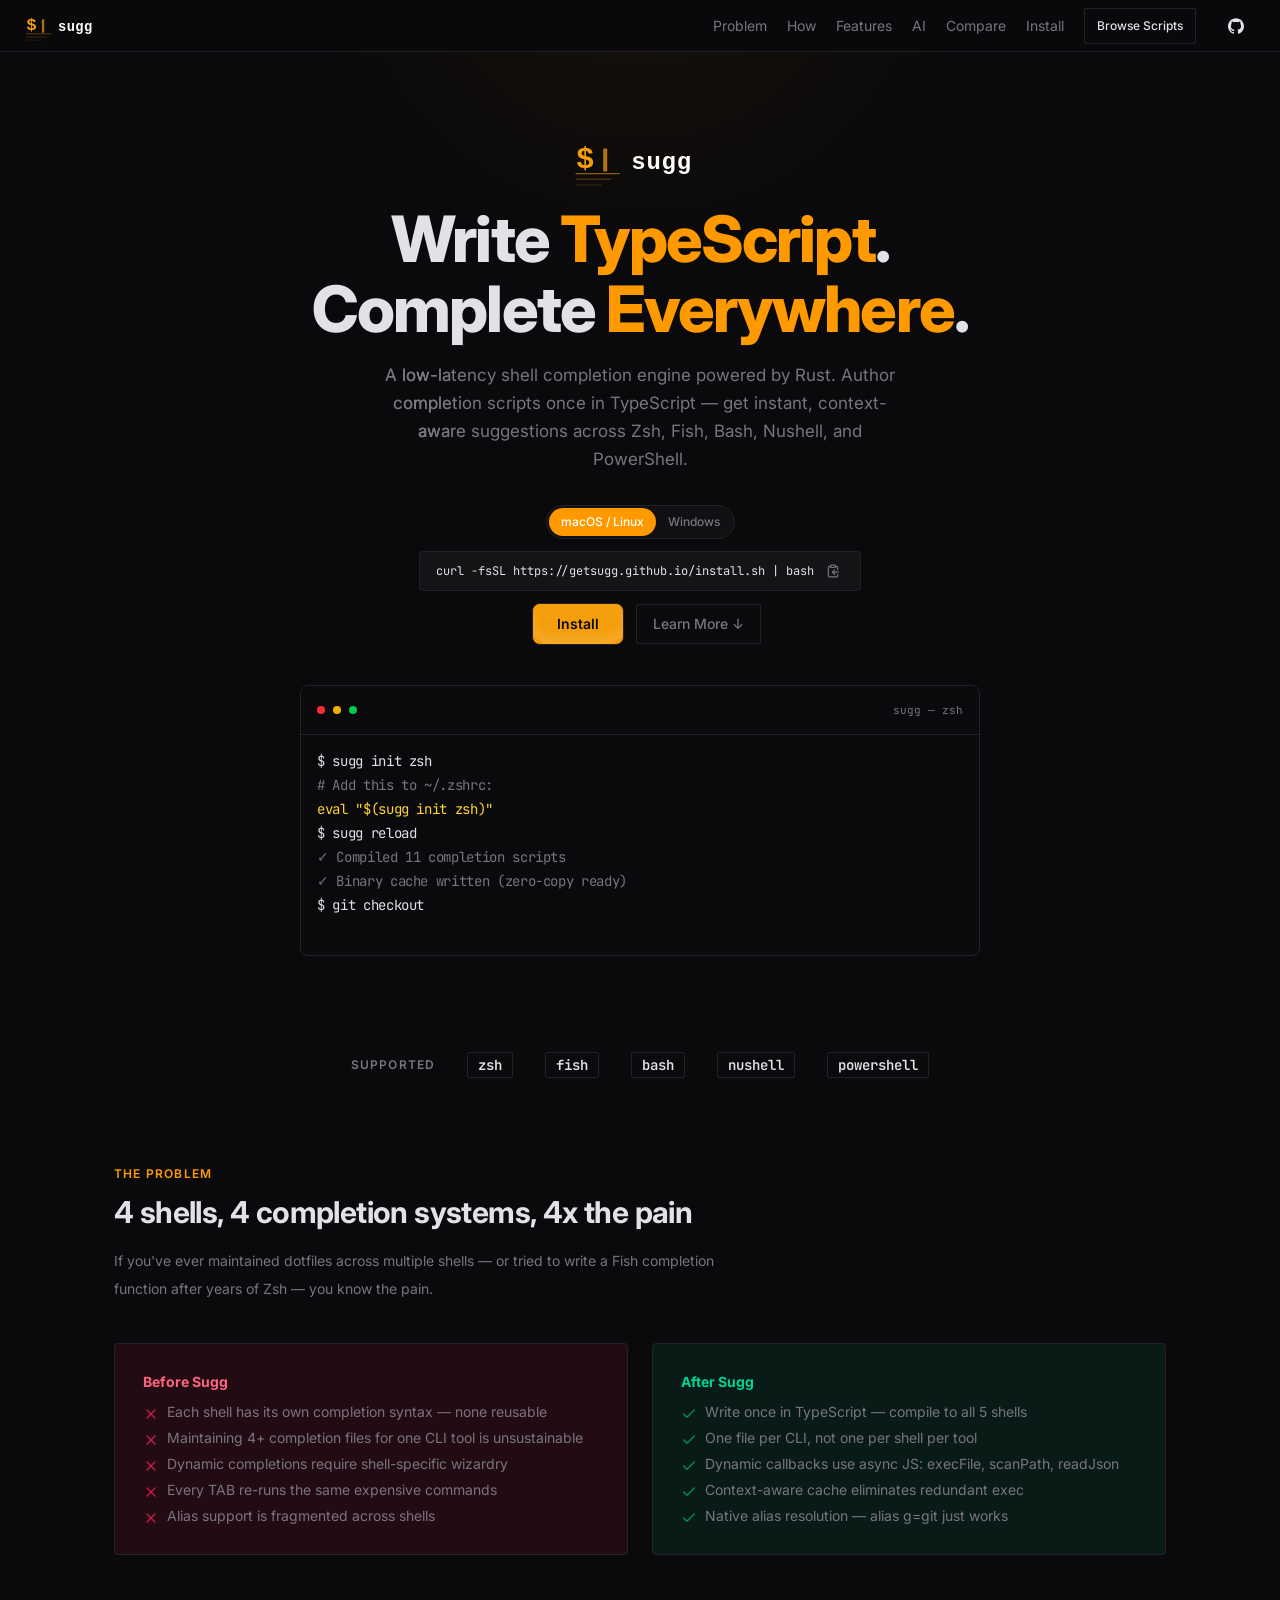
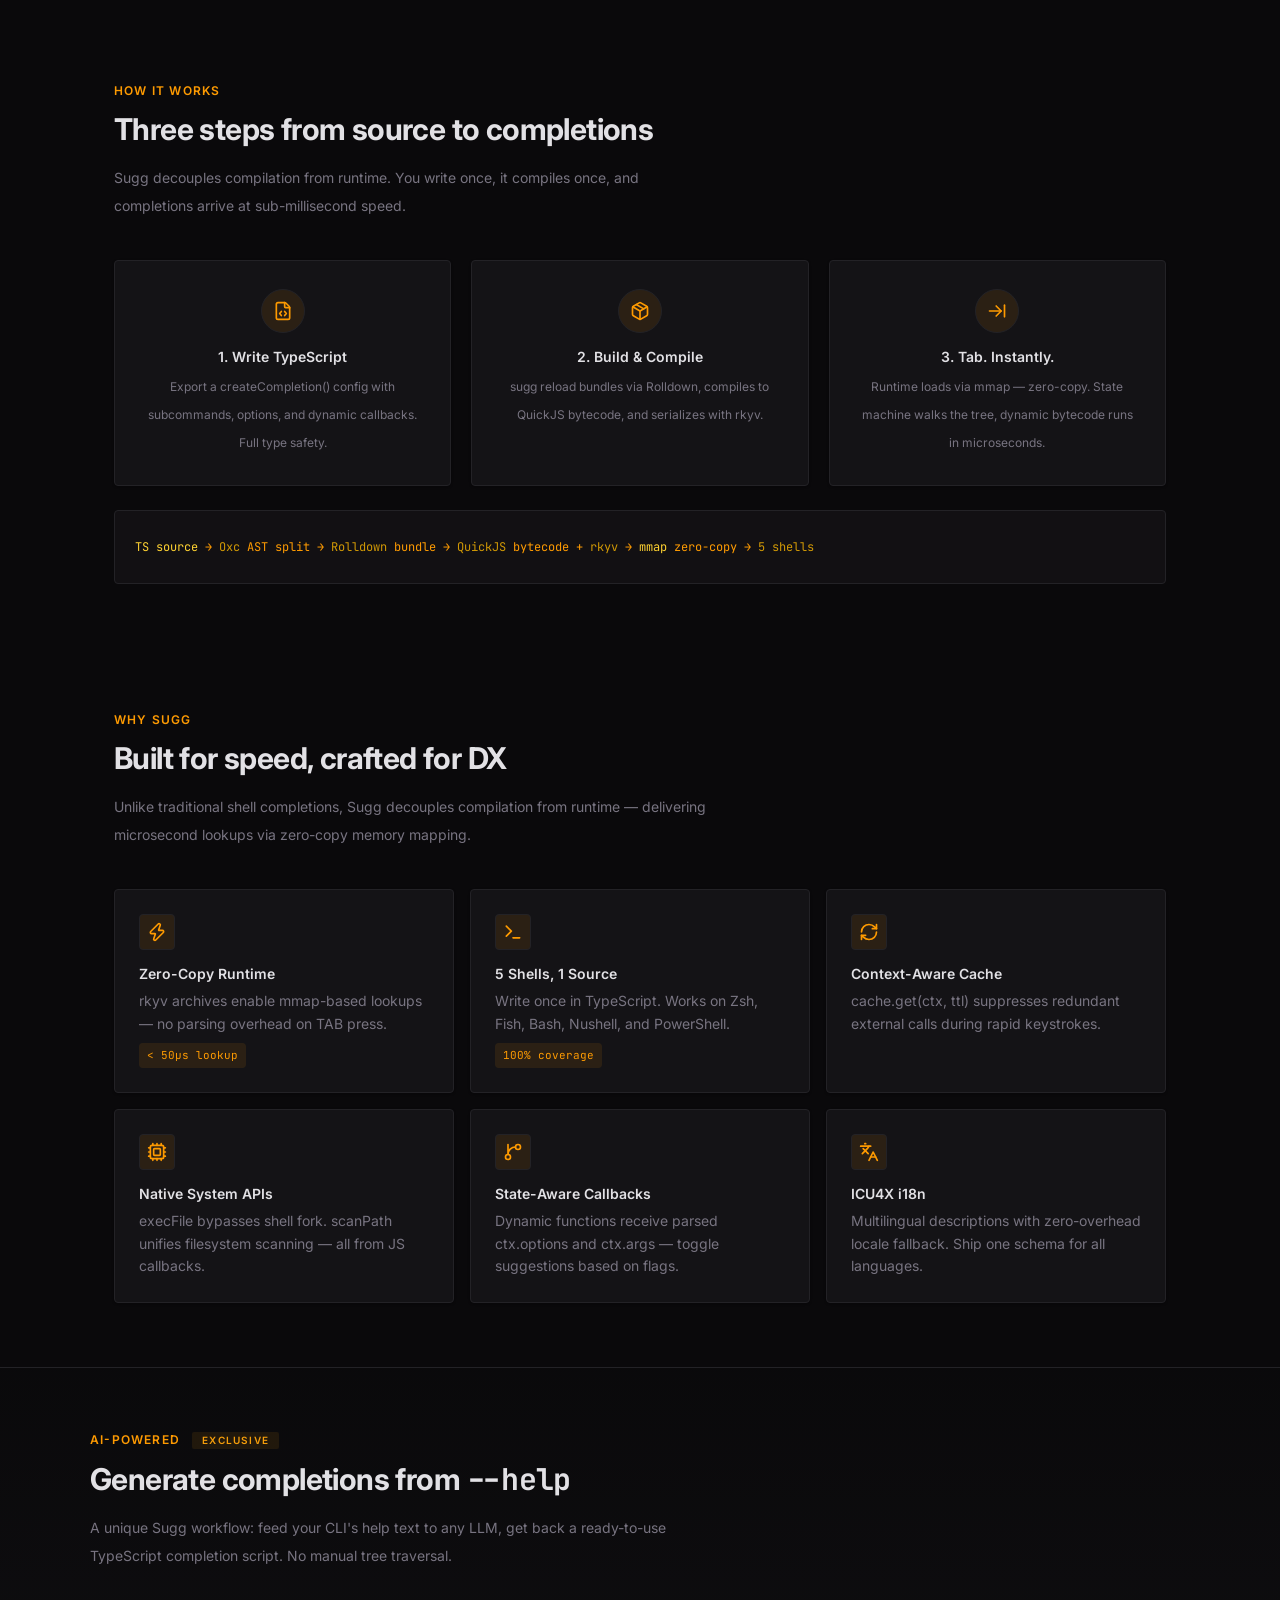
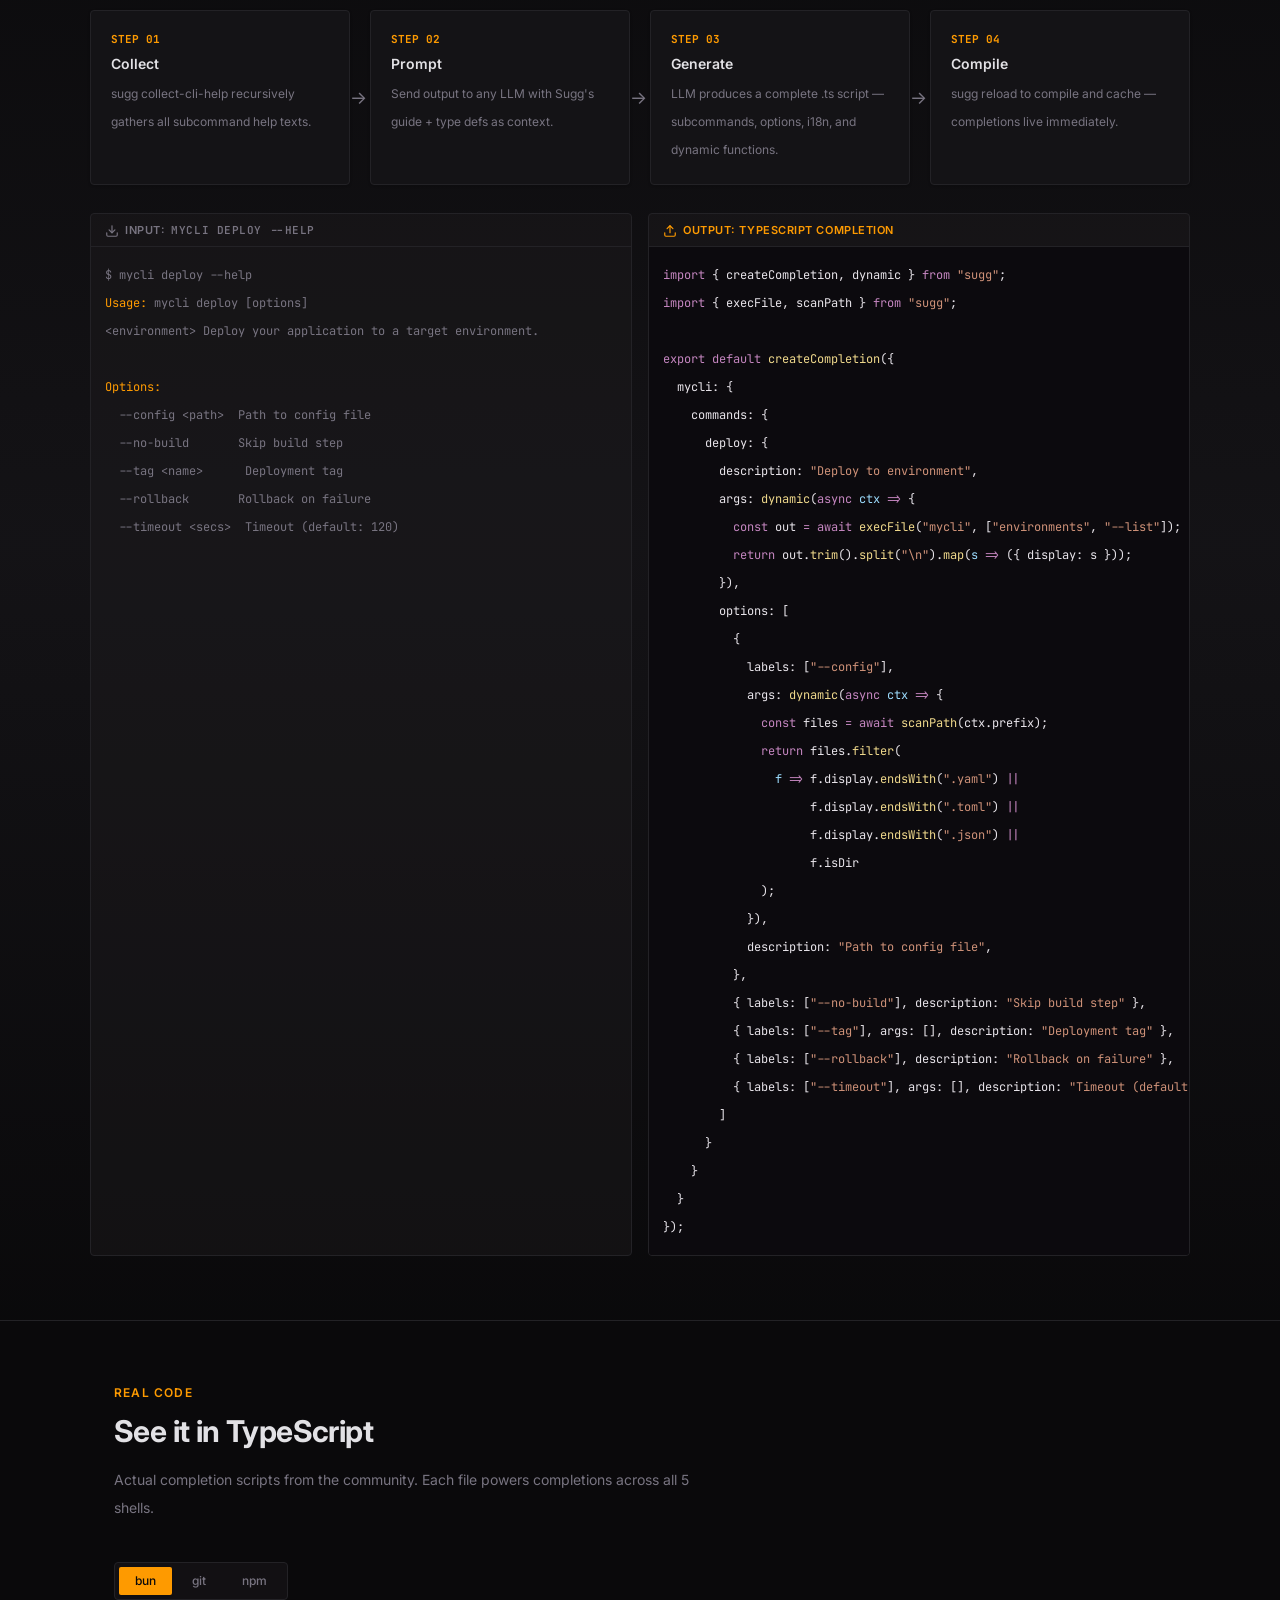
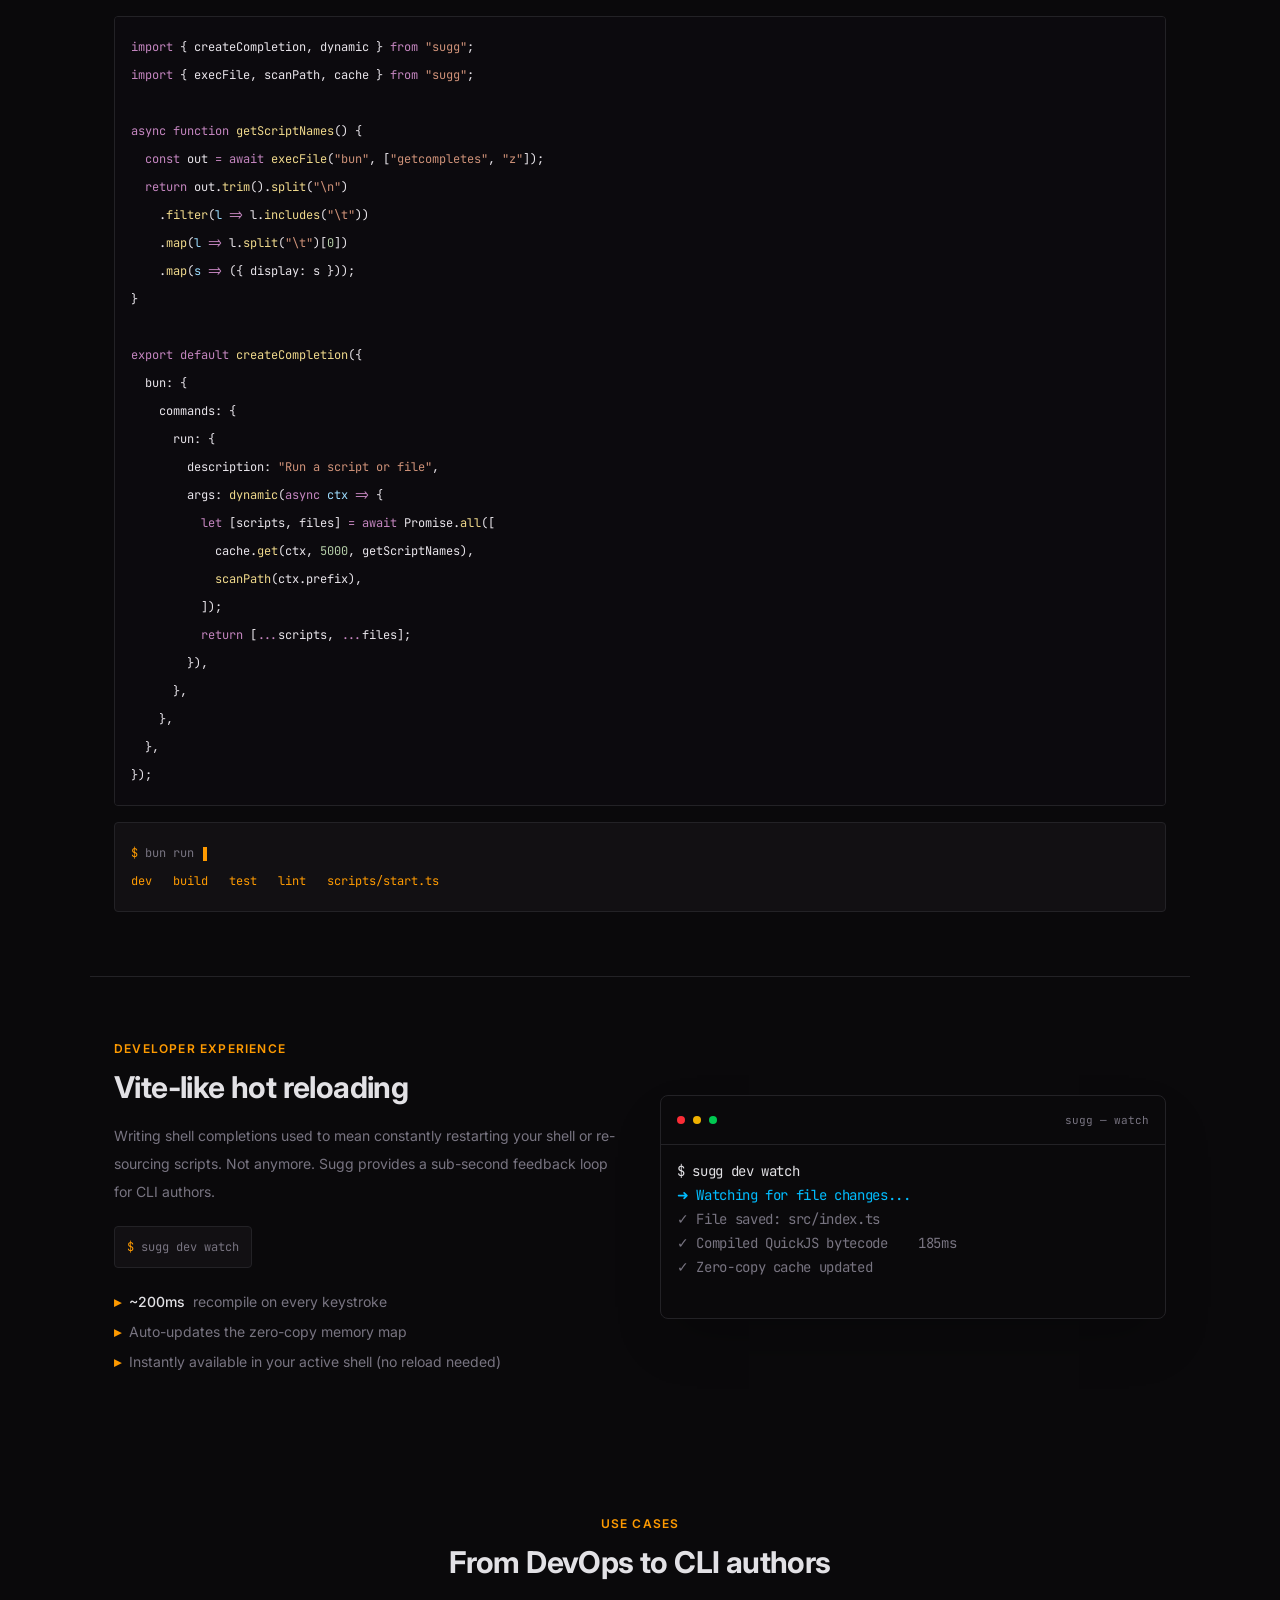
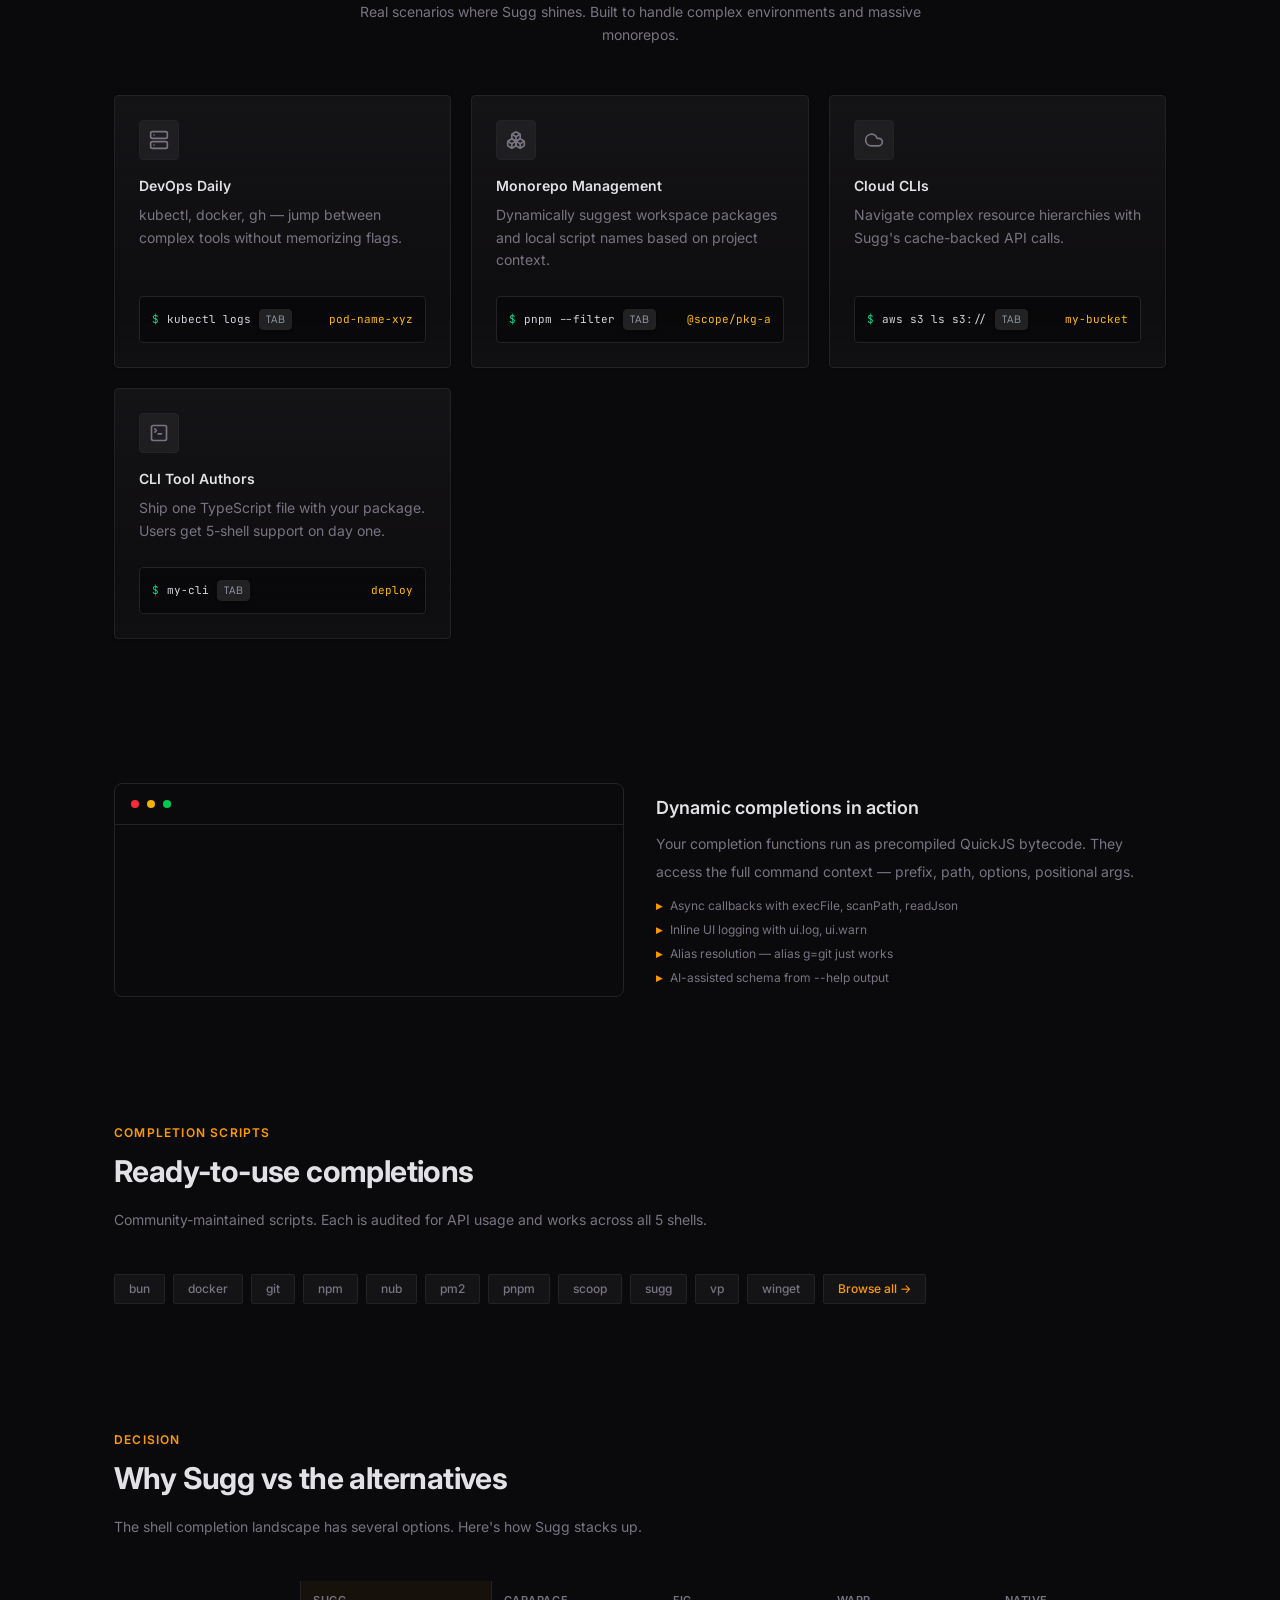
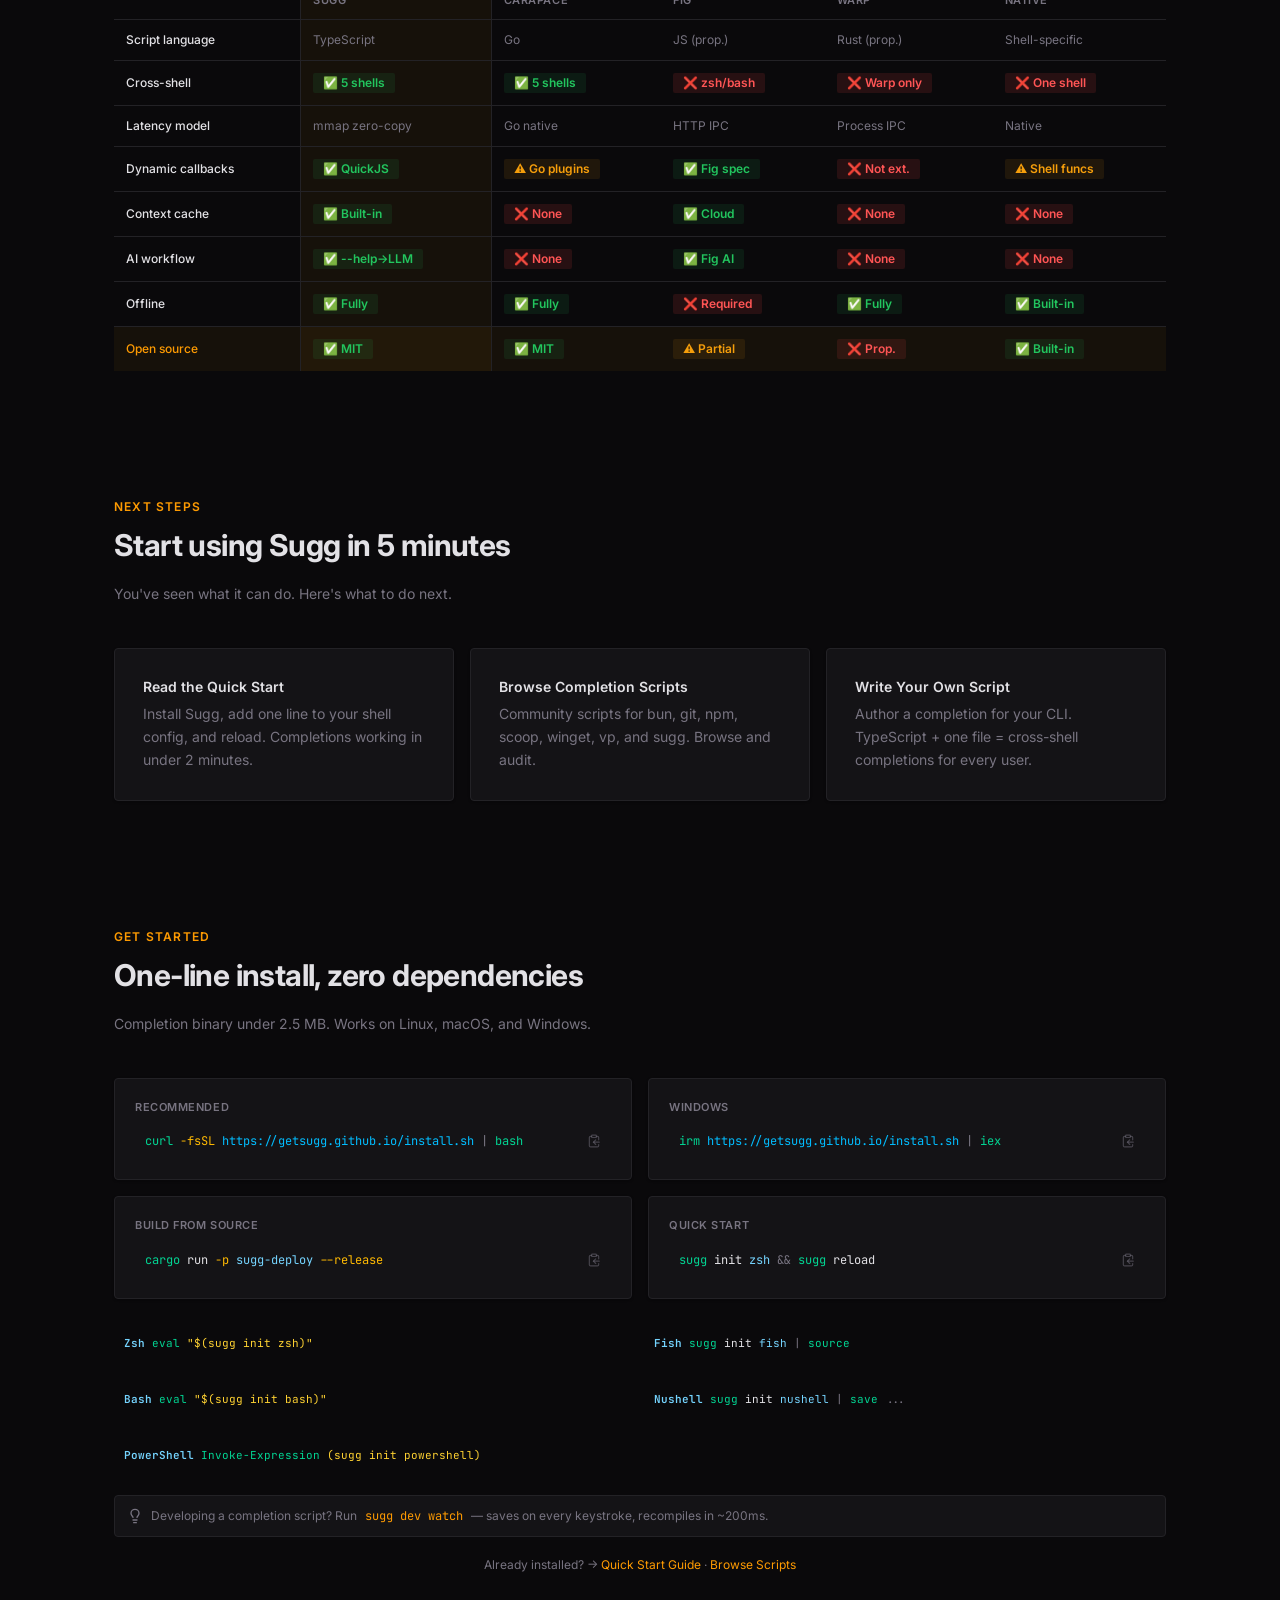
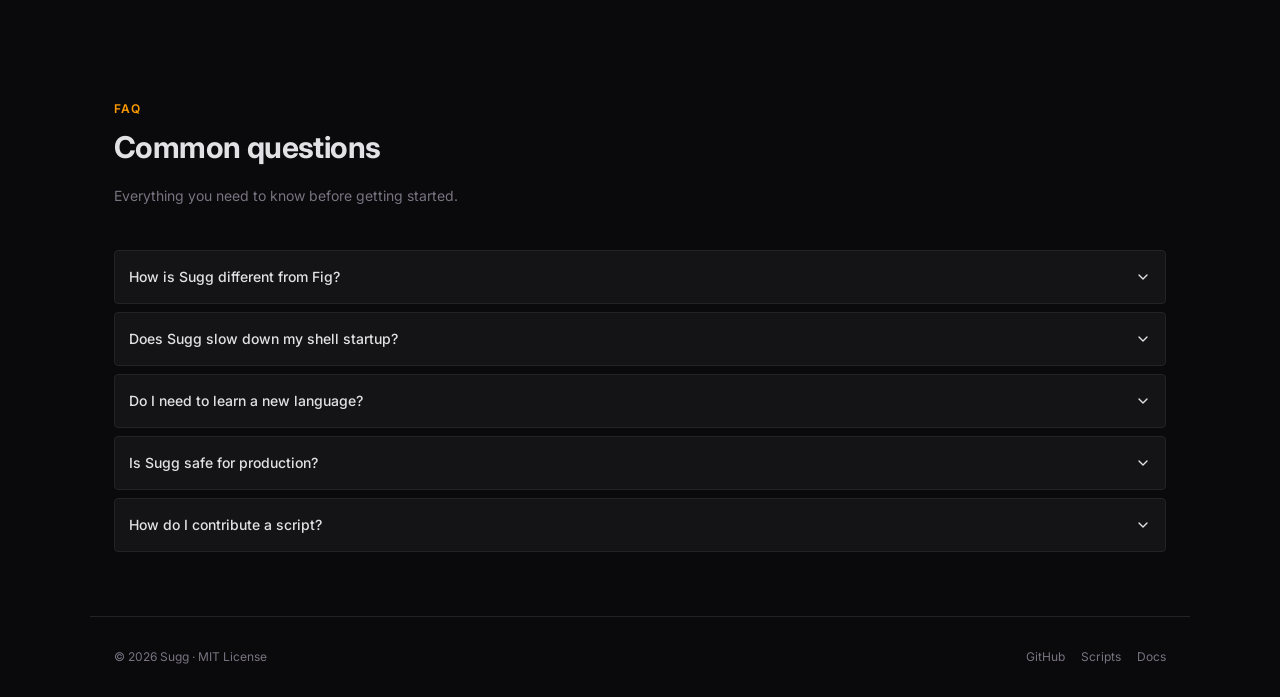
==== commit 1b286ec8: "deploy: getsugg/sugg-completions@79a37fc1893b539e753d3b34daa3ef683687ddd4" ====
--- a/index.html
+++ b/index.html
@@ -1,19 +1,4 @@
-<!doctype html>
-<html lang="en" class="dark">
-  <head>
-    <meta charset="UTF-8" />
-    <meta name="viewport" content="width=device-width, initial-scale=1.0" />
-    <title>Sugg Completions</title>
-    <link rel="icon" type="image/svg+xml" href="logo-favicon.svg" />
-    <link
-      href="https://fonts.googleapis.com/css2?family=Inter:wght@400;500;600;700;800&family=Plus+Jakarta+Sans:wght@500;600;700;800&family=JetBrains+Mono:wght@400;500;600&display=swap"
-      rel="stylesheet"
-    />
-    <script type="module" crossorigin src="/assets/index-DfmOLEPn.js"></script>
-    <link rel="stylesheet" crossorigin href="/assets/index-cfIzRFO9.css">
-  </head>
-  <body>
-    <div id="root"><div data-hk="00" class="min-h-screen bg-background text-foreground"><nav class="sticky top-0 z-50 flex h-13 items-center gap-6 px-6 border-b border-border bg-background/85 backdrop-blur-sm"><img src="/logo-horizontal.svg" alt="sugg" class="h-8 shrink-0"><div class="flex items-center gap-5 ml-auto"><button type="button" class="text-sm text-muted-foreground hover:text-amber-500 transition-colors cursor-pointer bg-transparent border-none">Problem</button><button type="button" class="text-sm text-muted-foreground hover:text-amber-500 transition-colors cursor-pointer bg-transparent border-none">How</button><button type="button" class="text-sm text-muted-foreground hover:text-amber-500 transition-colors cursor-pointer bg-transparent border-none">Features</button><button type="button" class="text-sm text-muted-foreground hover:text-amber-500 transition-colors cursor-pointer bg-transparent border-none">AI</button><button type="button" class="text-sm text-muted-foreground hover:text-amber-500 transition-colors cursor-pointer bg-transparent border-none">Compare</button><button type="button" class="text-sm text-muted-foreground hover:text-amber-500 transition-colors cursor-pointer bg-transparent border-none">Install</button><!--$--><a data-hk="010000" type="button" class="inline-flex items-center justify-center gap-2 whitespace-nowrap rounded-md font-medium ring-offset-background transition-colors focus-visible:outline-none focus-visible:ring-2 focus-visible:ring-ring focus-visible:ring-offset-2 disabled:pointer-events-none disabled:opacity-50 [&amp;_svg]:pointer-events-none [&amp;_svg]:size-4 [&amp;_svg]:shrink-0 border border-input hover:bg-accent hover:text-accent-foreground h-9 px-3 text-xs " href="#/scripts" >Browse Scripts</a><!--/--><!--$--><a data-hk="020000" type="button" class="inline-flex items-center justify-center gap-2 whitespace-nowrap rounded-md text-sm font-medium ring-offset-background transition-colors focus-visible:outline-none focus-visible:ring-2 focus-visible:ring-ring focus-visible:ring-offset-2 disabled:pointer-events-none disabled:opacity-50 [&amp;_svg]:pointer-events-none [&amp;_svg]:size-4 [&amp;_svg]:shrink-0 hover:bg-accent hover:text-accent-foreground size-10 " href="https://github.com/getsugg/sugg" target="_blank" rel="noopener noreferrer" aria-label="GitHub" ><svg data-hk="020001" class="size-4" viewBox="0 0 24 24" fill="currentColor"><title>GitHub</title><path d="M12 .297c-6.63 0-12 5.373-12 12 0 5.303 3.438 9.8 8.205 11.385.6.113.82-.258.82-.577 0-.285-.01-1.04-.015-2.04-3.338.724-4.042-1.61-4.042-1.61C4.422 18.07 3.633 17.7 3.633 17.7c-1.087-.744.084-.729.084-.729 1.205.084 1.838 1.236 1.838 1.236 1.07 1.835 2.809 1.305 3.495.998.108-.776.417-1.305.76-1.605-2.665-.3-5.466-1.332-5.466-5.93 0-1.31.465-2.38 1.235-3.22-.135-.303-.54-1.523.105-3.176 0 0 1.005-.322 3.3 1.23.96-.267 1.98-.399 3-.405 1.02.006 2.04.138 3 .405 2.28-1.552 3.285-1.23 3.285-1.23.645 1.653.24 2.873.12 3.176.765.84 1.23 1.91 1.23 3.22 0 4.61-2.805 5.625-5.475 5.92.42.36.81 1.096.81 2.22 0 1.606-.015 2.896-.015 3.286 0 .315.21.69.825.57C20.565 22.092 24 17.592 24 12.297c0-6.627-5.373-12-12-12"></path></svg></a><!--/--></div></nav><section class="heroglow relative overflow-hidden flex flex-col items-center text-center px-6 pt-20 pb-14"><!--$--><!--/--><div class="flex items-center justify-center mb-4"><img src="/logo-horizontal.svg" alt="sugg" class="h-14"></div><h1 class="text-[clamp(36px,6vw,64px)] font-extrabold leading-[1.1] max-w-180 tracking-[-0.03em]">Write <span class="text-amber-500">TypeScript</span>.<br>Complete <span class="text-amber-500">Everywhere</span>.</h1><!--$--><span data-hk="040" style="--shiny-width:100px;background:linear-gradient(to right, transparent 0%, var(--shiny-color, rgba(255,255,255,0.8)) 50%, transparent 100%);background-size:100px 100%;background-clip:text;background-repeat:no-repeat" class="mx-auto animate-magic-shiny-text [animation-fill-mode:backwards] mt-4 text-[17px] max-w-135 leading-7 text-muted-foreground dark:text-muted-foreground ">A low-latency shell completion engine powered by Rust. Author completion scripts once in TypeScript — get instant, context-aware suggestions across Zsh, Fish, Bash, Nushell, and PowerShell.</span><!--/--><div class="flex flex-col items-center gap-3 mt-8"><div class="inline-flex items-center p-0.5 rounded-full bg-muted/40 border border-border" role="tablist"><button type="button" class="text-xs px-3 py-1.5 rounded-full font-medium transition-all bg-amber-500 text-white shadow-xs" role="tab" aria-selected="true">macOS / Linux</button><button type="button" class="text-xs px-3 py-1.5 rounded-full font-medium transition-all text-muted-foreground hover:text-foreground" role="tab" aria-selected="false">Windows</button></div><div class="flex items-center gap-2 px-4 py-2 rounded-lg bg-card border border-border font-mono text-xs text-muted-foreground"><!--$--><span data-hk="050" class="text-foreground">curl -fsSL https://getsugg.github.io/install.sh | bash</span><!--/--><button type="button" class="text-muted-foreground hover:text-amber-500 bg-transparent border-none cursor-pointer p-1 text-sm"><svg data-hk="0600" xmlns="http://www.w3.org/2000/svg" width="24" height="24" viewBox="0 0 24 24" fill="none" stroke="currentColor" stroke-width="2" stroke-linecap="round" stroke-linejoin="round" class="lucide lucide-icon lucide-clipboard-copy w-3.5 h-3.5 " aria-hidden="true"><rect data-hk="060100" width="8" height="4" x="8" y="2" rx="1" ry="1" key="tgr4d6"></rect><path data-hk="060110" d="M8 4H6a2 2 0 0 0-2 2v14a2 2 0 0 0 2 2h12a2 2 0 0 0 2-2v-2" key="4jdomd"></path><path data-hk="060120" d="M16 4h2a2 2 0 0 1 2 2v4" key="3hqy98"></path><path data-hk="060130" d="M21 14H11" key="1bme5i"></path><path data-hk="060140" d="m15 10-4 4 4 4" key="5dvupr"></path></svg></button></div><div class="flex flex-wrap items-center justify-center gap-3"><button type="button" class="bg-transparent border-none cursor-pointer p-0"><button data-hk="070" style="--spread:90deg;--shimmer-color:#f59e0b;--radius:8px;--speed:3s;--cut:0.05em;--bg:rgba(245, 158, 11, 1)" class="group relative z-0 flex cursor-pointer items-center justify-center overflow-hidden whitespace-nowrap [border-radius:var(--radius)] border border-white/10 [background:var(--bg)] transform-gpu transition-transform duration-300 ease-in-out active:translate-y-px text-primary-foreground font-semibold text-sm px-6 py-2.5 "><div class="-z-30 blur-[2px] @container absolute inset-0 overflow-visible"><div class="absolute inset-0 aspect-[1] h-full w-auto animate-magic-shimmer-slide"><div class="absolute -inset-full w-auto [translate:0_0] rotate-0 animate-magic-spin-around" style="background:conic-gradient(from calc(270deg - (var(--spread) * 0.5)), transparent 0, var(--shimmer-color) var(--spread), transparent var(--spread))"></div></div></div><!--$-->Install<!--/--><div class="absolute inset-0 size-full rounded-2xl px-4 py-1.5 text-sm font-medium shadow-[inset_0_-8px_10px_#ffffff1f] transform-gpu transition-all duration-300 ease-in-out group-hover:shadow-[inset_0_-6px_10px_#ffffff3f] group-active:shadow-[inset_0_-10px_10px_#ffffff3f]"></div><div class="absolute inset-(--cut) -z-20 [border-radius:var(--radius)] [background:var(--bg)]"></div></button></button><!--$--><button data-hk="080000" type="button" class="inline-flex items-center justify-center gap-2 whitespace-nowrap rounded-md text-sm font-medium ring-offset-background transition-colors focus-visible:outline-none focus-visible:ring-2 focus-visible:ring-ring focus-visible:ring-offset-2 disabled:pointer-events-none disabled:opacity-50 [&amp;_svg]:pointer-events-none [&amp;_svg]:size-4 [&amp;_svg]:shrink-0 hover:bg-accent hover:text-accent-foreground h-10 px-4 py-2 text-muted-foreground border-border border cursor-pointer " >Learn More ↓</button><!--/--></div></div><!--$--><div data-hk="090" class="border-border bg-background z-0 max-h-100 rounded-xl border mt-10 max-w-170 w-full text-left h-67.75 overflow-hidden"><div class="flex flex-col gap-y-2 border-b border-border p-4"><div data-hk="091" class="flex flex-row items-center gap-x-2"><div class="h-2 w-2 rounded-full bg-red-500"></div><div class="h-2 w-2 rounded-full bg-yellow-500"></div><div class="h-2 w-2 rounded-full bg-green-500"></div><span class="ml-auto text-[11px] text-muted-foreground font-mono">sugg — zsh</span></div></div><pre class="p-4"><code class="grid gap-y-1 overflow-auto"></code></pre></div><!--/--></section><div class="flex justify-center items-center gap-8 px-6 pt-10 pb-6 flex-wrap"><span class="text-xs uppercase tracking-widest font-semibold text-muted-foreground">Supported</span><!--$--><div data-hk="0a1000" class="inline-flex items-center rounded-md px-2.5 py-0.5 font-semibold transition-colors focus:outline-none focus:ring-2 focus:ring-ring focus:ring-offset-2 border text-foreground font-mono text-sm " >zsh</div><div data-hk="0a1010" class="inline-flex items-center rounded-md px-2.5 py-0.5 font-semibold transition-colors focus:outline-none focus:ring-2 focus:ring-ring focus:ring-offset-2 border text-foreground font-mono text-sm " >fish</div><div data-hk="0a1020" class="inline-flex items-center rounded-md px-2.5 py-0.5 font-semibold transition-colors focus:outline-none focus:ring-2 focus:ring-ring focus:ring-offset-2 border text-foreground font-mono text-sm " >bash</div><div data-hk="0a1030" class="inline-flex items-center rounded-md px-2.5 py-0.5 font-semibold transition-colors focus:outline-none focus:ring-2 focus:ring-ring focus:ring-offset-2 border text-foreground font-mono text-sm " >nushell</div><div data-hk="0a1040" class="inline-flex items-center rounded-md px-2.5 py-0.5 font-semibold transition-colors focus:outline-none focus:ring-2 focus:ring-ring focus:ring-offset-2 border text-foreground font-mono text-sm " >powershell</div><!--/--></div><section id="problem" class="px-6 py-16 max-w-275 mx-auto"><div class="text-xs font-semibold uppercase tracking-widest text-amber-500 mb-2">The Problem</div><h2 class="text-[30px] font-bold tracking-[-0.02em] mb-3">4 shells, 4 completion systems, 4x the pain</h2><p class="text-sm text-muted-foreground max-w-150 mb-10 leading-7">If you've ever maintained dotfiles across multiple shells — or tried to write a Fish completion function after years of Zsh — you know the pain.</p><div class="grid grid-cols-[1fr_1fr] gap-6 max-md:grid-cols-1"><!--$--><div data-hk="0a110" class="rounded-lg border text-card-foreground border-rose-500/30 bg-rose-500/10 shadow-none " ><div data-hk="0a1110" class="p-7 " ><div data-hk="0a1111" class="text-sm font-bold flex items-center gap-1.5 mb-2.5 text-rose-400">Before Sugg</div><ul data-hk="0a1112" class="list-none space-y-1.5"><li class="flex items-start gap-2 text-sm text-muted-foreground"><!--$--><svg data-hk="0a111300" xmlns="http://www.w3.org/2000/svg" width="24" height="24" viewBox="0 0 24 24" fill="none" stroke="currentColor" stroke-width="2" stroke-linecap="round" stroke-linejoin="round" class="lucide lucide-icon lucide-x w-4 h-4 text-rose-500/70 shrink-0 mt-1 " aria-hidden="true"><path data-hk="0a11130100" d="M18 6 6 18" key="1bl5f8"></path><path data-hk="0a11130110" d="m6 6 12 12" key="d8bk6v"></path></svg><!--/--> Each shell has its own completion syntax — none reusable</li><li class="flex items-start gap-2 text-sm text-muted-foreground"><!--$--><svg data-hk="0a111400" xmlns="http://www.w3.org/2000/svg" width="24" height="24" viewBox="0 0 24 24" fill="none" stroke="currentColor" stroke-width="2" stroke-linecap="round" stroke-linejoin="round" class="lucide lucide-icon lucide-x w-4 h-4 text-rose-500/70 shrink-0 mt-1 " aria-hidden="true"><path data-hk="0a11140100" d="M18 6 6 18" key="1bl5f8"></path><path data-hk="0a11140110" d="m6 6 12 12" key="d8bk6v"></path></svg><!--/--> Maintaining 4+ completion files for one CLI tool is unsustainable</li><li class="flex items-start gap-2 text-sm text-muted-foreground"><!--$--><svg data-hk="0a111500" xmlns="http://www.w3.org/2000/svg" width="24" height="24" viewBox="0 0 24 24" fill="none" stroke="currentColor" stroke-width="2" stroke-linecap="round" stroke-linejoin="round" class="lucide lucide-icon lucide-x w-4 h-4 text-rose-500/70 shrink-0 mt-1 " aria-hidden="true"><path data-hk="0a11150100" d="M18 6 6 18" key="1bl5f8"></path><path data-hk="0a11150110" d="m6 6 12 12" key="d8bk6v"></path></svg><!--/--> Dynamic completions require shell-specific wizardry</li><li class="flex items-start gap-2 text-sm text-muted-foreground"><!--$--><svg data-hk="0a111600" xmlns="http://www.w3.org/2000/svg" width="24" height="24" viewBox="0 0 24 24" fill="none" stroke="currentColor" stroke-width="2" stroke-linecap="round" stroke-linejoin="round" class="lucide lucide-icon lucide-x w-4 h-4 text-rose-500/70 shrink-0 mt-1 " aria-hidden="true"><path data-hk="0a11160100" d="M18 6 6 18" key="1bl5f8"></path><path data-hk="0a11160110" d="m6 6 12 12" key="d8bk6v"></path></svg><!--/--> Every TAB re-runs the same expensive commands</li><li class="flex items-start gap-2 text-sm text-muted-foreground"><!--$--><svg data-hk="0a111700" xmlns="http://www.w3.org/2000/svg" width="24" height="24" viewBox="0 0 24 24" fill="none" stroke="currentColor" stroke-width="2" stroke-linecap="round" stroke-linejoin="round" class="lucide lucide-icon lucide-x w-4 h-4 text-rose-500/70 shrink-0 mt-1 " aria-hidden="true"><path data-hk="0a11170100" d="M18 6 6 18" key="1bl5f8"></path><path data-hk="0a11170110" d="m6 6 12 12" key="d8bk6v"></path></svg><!--/--> Alias support is fragmented across shells</li></ul></div></div><!--/--><!--$--><div data-hk="0a120" class="rounded-lg border text-card-foreground border-emerald-500/30 bg-emerald-500/10 shadow-none " ><div data-hk="0a1210" class="p-7 " ><div data-hk="0a1211" class="text-sm font-bold flex items-center gap-1.5 mb-2.5 text-emerald-400">After Sugg</div><ul data-hk="0a1212" class="list-none space-y-1.5"><li class="flex items-start gap-2 text-sm text-muted-foreground"><!--$--><svg data-hk="0a121300" xmlns="http://www.w3.org/2000/svg" width="24" height="24" viewBox="0 0 24 24" fill="none" stroke="currentColor" stroke-width="2" stroke-linecap="round" stroke-linejoin="round" class="lucide lucide-icon lucide-check w-4 h-4 text-emerald-500/70 shrink-0 mt-1 " aria-hidden="true"><path data-hk="0a12130100" d="M20 6 9 17l-5-5" key="1gmf2c"></path></svg><!--/--> Write once in TypeScript — compile to all 5 shells</li><li class="flex items-start gap-2 text-sm text-muted-foreground"><!--$--><svg data-hk="0a121400" xmlns="http://www.w3.org/2000/svg" width="24" height="24" viewBox="0 0 24 24" fill="none" stroke="currentColor" stroke-width="2" stroke-linecap="round" stroke-linejoin="round" class="lucide lucide-icon lucide-check w-4 h-4 text-emerald-500/70 shrink-0 mt-1 " aria-hidden="true"><path data-hk="0a12140100" d="M20 6 9 17l-5-5" key="1gmf2c"></path></svg><!--/--> One file per CLI, not one per shell per tool</li><li class="flex items-start gap-2 text-sm text-muted-foreground"><!--$--><svg data-hk="0a121500" xmlns="http://www.w3.org/2000/svg" width="24" height="24" viewBox="0 0 24 24" fill="none" stroke="currentColor" stroke-width="2" stroke-linecap="round" stroke-linejoin="round" class="lucide lucide-icon lucide-check w-4 h-4 text-emerald-500/70 shrink-0 mt-1 " aria-hidden="true"><path data-hk="0a12150100" d="M20 6 9 17l-5-5" key="1gmf2c"></path></svg><!--/--> Dynamic callbacks use async JS: execFile, scanPath, readJson</li><li class="flex items-start gap-2 text-sm text-muted-foreground"><!--$--><svg data-hk="0a121600" xmlns="http://www.w3.org/2000/svg" width="24" height="24" viewBox="0 0 24 24" fill="none" stroke="currentColor" stroke-width="2" stroke-linecap="round" stroke-linejoin="round" class="lucide lucide-icon lucide-check w-4 h-4 text-emerald-500/70 shrink-0 mt-1 " aria-hidden="true"><path data-hk="0a12160100" d="M20 6 9 17l-5-5" key="1gmf2c"></path></svg><!--/--> Context-aware cache eliminates redundant exec</li><li class="flex items-start gap-2 text-sm text-muted-foreground"><!--$--><svg data-hk="0a121700" xmlns="http://www.w3.org/2000/svg" width="24" height="24" viewBox="0 0 24 24" fill="none" stroke="currentColor" stroke-width="2" stroke-linecap="round" stroke-linejoin="round" class="lucide lucide-icon lucide-check w-4 h-4 text-emerald-500/70 shrink-0 mt-1 " aria-hidden="true"><path data-hk="0a12170100" d="M20 6 9 17l-5-5" key="1gmf2c"></path></svg><!--/--> Native alias resolution — alias g=git just works</li></ul></div></div><!--/--></div></section><section id="how-it-works" class="px-6 py-16 max-w-275 mx-auto"><div class="text-xs font-semibold uppercase tracking-widest text-amber-500 mb-2">How It Works</div><h2 class="text-[30px] font-bold tracking-[-0.02em] mb-3">Three steps from source to completions</h2><p class="text-sm text-muted-foreground max-w-150 mb-10 leading-7">Sugg decouples compilation from runtime. You write once, it compiles once, and completions arrive at sub-millisecond speed.</p><div class="grid grid-cols-3 gap-5 max-md:grid-cols-1"><!--$--><div data-hk="0a130" class="rounded-lg border bg-card text-card-foreground shadow-sm group relative overflow-hidden text-center hover:border-amber-500 hover:shadow-[0_0_32px_rgba(245,158,11,0.12)] transition-all " ><div data-hk="0a1310" class="p-7 " ><div data-hk="0a1311" class="w-11 h-11 rounded-full bg-amber-500/10 border border-amber-500/20 flex items-center justify-center mx-auto mb-3.5"><svg data-hk="0a131200" xmlns="http://www.w3.org/2000/svg" width="24" height="24" viewBox="0 0 24 24" fill="none" stroke="currentColor" stroke-width="2" stroke-linecap="round" stroke-linejoin="round" class="lucide lucide-icon lucide-file-code w-5 h-5 text-amber-500 " aria-hidden="true"><path data-hk="0a13120100" d="M6 22a2 2 0 0 1-2-2V4a2 2 0 0 1 2-2h8a2.4 2.4 0 0 1 1.704.706l3.588 3.588A2.4 2.4 0 0 1 20 8v12a2 2 0 0 1-2 2z" key="1oefj6"></path><path data-hk="0a13120110" d="M14 2v5a1 1 0 0 0 1 1h5" key="wfsgrz"></path><path data-hk="0a13120120" d="M10 12.5 8 15l2 2.5" key="1tg20x"></path><path data-hk="0a13120130" d="m14 12.5 2 2.5-2 2.5" key="yinavb"></path></svg></div><h4 data-hk="0a1313" class="text-sm font-semibold mb-1.5">1. Write TypeScript</h4><p data-hk="0a1314" class="text-xs text-muted-foreground leading-7">Export a createCompletion() config with subcommands, options, and dynamic callbacks. Full type safety.</p></div><div data-hk="0a132" class="opacity-0 transition-opacity duration-300 group-hover:opacity-100"><div data-hk="0a1330" class="pointer-events-none absolute inset-0 rounded-[inherit] border-(length:--border-beam-width) border-transparent mask-[linear-gradient(transparent,transparent),linear-gradient(#000,#000)] mask-intersect [mask-clip:padding-box,border-box] " style="--border-beam-width:1px"><div class="absolute aspect-square bg-linear-to-l from-(--color-from) via-(--color-to) to-transparent" style="width:60px;offset-path:rect(0 auto auto 0 round 60px);offset-distance:0%;--color-from:#f59e0b;--color-to:#ea580c"></div></div></div></div><!--/--><!--$--><div data-hk="0a140" class="rounded-lg border bg-card text-card-foreground shadow-sm group relative overflow-hidden text-center hover:border-amber-500 hover:shadow-[0_0_32px_rgba(245,158,11,0.12)] transition-all " ><div data-hk="0a1410" class="p-7 " ><div data-hk="0a1411" class="w-11 h-11 rounded-full bg-amber-500/10 border border-amber-500/20 flex items-center justify-center mx-auto mb-3.5"><svg data-hk="0a141200" xmlns="http://www.w3.org/2000/svg" width="24" height="24" viewBox="0 0 24 24" fill="none" stroke="currentColor" stroke-width="2" stroke-linecap="round" stroke-linejoin="round" class="lucide lucide-icon lucide-package w-5 h-5 text-amber-500 " aria-hidden="true"><path data-hk="0a14120100" d="M11 21.73a2 2 0 0 0 2 0l7-4A2 2 0 0 0 21 16V8a2 2 0 0 0-1-1.73l-7-4a2 2 0 0 0-2 0l-7 4A2 2 0 0 0 3 8v8a2 2 0 0 0 1 1.73z" key="1a0edw"></path><path data-hk="0a14120110" d="M12 22V12" key="d0xqtd"></path><polyline data-hk="0a14120120" points="3.29 7 12 12 20.71 7" key="ousv84"></polyline><path data-hk="0a14120130" d="m7.5 4.27 9 5.15" key="1c824w"></path></svg></div><h4 data-hk="0a1413" class="text-sm font-semibold mb-1.5">2. Build &amp; Compile</h4><p data-hk="0a1414" class="text-xs text-muted-foreground leading-7">sugg reload bundles via Rolldown, compiles to QuickJS bytecode, and serializes with rkyv.</p></div><div data-hk="0a142" class="opacity-0 transition-opacity duration-300 group-hover:opacity-100"><div data-hk="0a1430" class="pointer-events-none absolute inset-0 rounded-[inherit] border-(length:--border-beam-width) border-transparent mask-[linear-gradient(transparent,transparent),linear-gradient(#000,#000)] mask-intersect [mask-clip:padding-box,border-box] " style="--border-beam-width:1px"><div class="absolute aspect-square bg-linear-to-l from-(--color-from) via-(--color-to) to-transparent" style="width:60px;offset-path:rect(0 auto auto 0 round 60px);offset-distance:0%;--color-from:#f59e0b;--color-to:#ea580c"></div></div></div></div><!--/--><!--$--><div data-hk="0a150" class="rounded-lg border bg-card text-card-foreground shadow-sm group relative overflow-hidden text-center hover:border-amber-500 hover:shadow-[0_0_32px_rgba(245,158,11,0.12)] transition-all " ><div data-hk="0a1510" class="p-7 " ><div data-hk="0a1511" class="w-11 h-11 rounded-full bg-amber-500/10 border border-amber-500/20 flex items-center justify-center mx-auto mb-3.5"><svg data-hk="0a151200" xmlns="http://www.w3.org/2000/svg" width="24" height="24" viewBox="0 0 24 24" fill="none" stroke="currentColor" stroke-width="2" stroke-linecap="round" stroke-linejoin="round" class="lucide lucide-icon lucide-arrow-right-to-line w-5 h-5 text-amber-500 " aria-hidden="true"><path data-hk="0a15120100" d="M17 12H3" key="8awo09"></path><path data-hk="0a15120110" d="m11 18 6-6-6-6" key="8c2y43"></path><path data-hk="0a15120120" d="M21 5v14" key="nzette"></path></svg></div><h4 data-hk="0a1513" class="text-sm font-semibold mb-1.5">3. Tab. Instantly.</h4><p data-hk="0a1514" class="text-xs text-muted-foreground leading-7">Runtime loads via mmap — zero-copy. State machine walks the tree, dynamic bytecode runs in microseconds.</p></div><div data-hk="0a152" class="opacity-0 transition-opacity duration-300 group-hover:opacity-100"><div data-hk="0a1530" class="pointer-events-none absolute inset-0 rounded-[inherit] border-(length:--border-beam-width) border-transparent mask-[linear-gradient(transparent,transparent),linear-gradient(#000,#000)] mask-intersect [mask-clip:padding-box,border-box] " style="--border-beam-width:1px"><div class="absolute aspect-square bg-linear-to-l from-(--color-from) via-(--color-to) to-transparent" style="width:60px;offset-path:rect(0 auto auto 0 round 60px);offset-distance:0%;--color-from:#f59e0b;--color-to:#ea580c"></div></div></div></div><!--/--></div><div class="mt-6 p-5 rounded-lg bg-muted/40 border border-border font-mono text-xs leading-8 text-muted-foreground"><span class="text-amber-300">TS source</span><span class="text-amber-500"> → </span><span class="text-amber-400/80">Oxc</span><span class="text-amber-500"> AST split → </span><span class="text-amber-400/80">Rolldown</span><span class="text-amber-500"> bundle → </span><span class="text-amber-400/80">QuickJS</span><span class="text-amber-500"> bytecode + </span><span class="text-amber-400/80">rkyv</span><span class="text-amber-500"> → </span><span class="text-amber-300">mmap</span><span class="text-amber-500"> zero-copy → </span><span class="text-amber-400/80">5 shells</span></div></section><section id="features" class="px-6 py-16 max-w-275 mx-auto"><div class="text-xs font-semibold uppercase tracking-widest text-amber-500 mb-2">Why Sugg</div><h2 class="text-[30px] font-bold tracking-[-0.02em] mb-3">Built for speed, crafted for DX</h2><p class="text-sm text-muted-foreground max-w-150 mb-10 leading-7">Unlike traditional shell completions, Sugg decouples compilation from runtime — delivering microsecond lookups via zero-copy memory mapping.</p><div class="grid grid-cols-[repeat(auto-fill,minmax(300px,1fr))] gap-4"><!--$--><div data-hk="0a160" class="rounded-lg border bg-card text-card-foreground shadow-sm group relative overflow-hidden hover:border-amber-500 hover:shadow-[0_0_32px_rgba(245,158,11,0.12)] transition-all " ><div data-hk="0a1610" class="p-6 " ><div data-hk="0a1611" class="w-9 h-9 rounded-lg bg-amber-500/10 border border-amber-500/20 flex items-center justify-center mb-3.5"><svg data-hk="0a161200" xmlns="http://www.w3.org/2000/svg" width="24" height="24" viewBox="0 0 24 24" fill="none" stroke="currentColor" stroke-width="2" stroke-linecap="round" stroke-linejoin="round" class="lucide lucide-icon lucide-zap w-5 h-5 text-amber-500 " aria-hidden="true"><path data-hk="0a16120100" d="M4 14a1 1 0 0 1-.78-1.63l9.9-10.2a.5.5 0 0 1 .86.46l-1.92 6.02A1 1 0 0 0 13 10h7a1 1 0 0 1 .78 1.63l-9.9 10.2a.5.5 0 0 1-.86-.46l1.92-6.02A1 1 0 0 0 11 14z" key="1xq2db"></path></svg></div><h3 data-hk="0a1613" class="text-sm font-semibold mb-1.5">Zero-Copy Runtime</h3><p data-hk="0a1614" class="text-sm text-muted-foreground leading-relaxed">rkyv archives enable mmap-based lookups — no parsing overhead on TAB press.</p><div data-hk="0a1615" class="mt-2 font-mono text-[11px] text-amber-500 px-2 py-1 rounded bg-amber-500/10 inline-block">&lt; 50µs lookup</div></div><div data-hk="0a162" class="opacity-0 transition-opacity duration-300 group-hover:opacity-100"><div data-hk="0a1630" class="pointer-events-none absolute inset-0 rounded-[inherit] border-(length:--border-beam-width) border-transparent mask-[linear-gradient(transparent,transparent),linear-gradient(#000,#000)] mask-intersect [mask-clip:padding-box,border-box] " style="--border-beam-width:1px"><div class="absolute aspect-square bg-linear-to-l from-(--color-from) via-(--color-to) to-transparent" style="width:60px;offset-path:rect(0 auto auto 0 round 60px);offset-distance:0%;--color-from:#f59e0b;--color-to:#ea580c"></div></div></div></div><!--/--><!--$--><div data-hk="0a170" class="rounded-lg border bg-card text-card-foreground shadow-sm group relative overflow-hidden hover:border-amber-500 hover:shadow-[0_0_32px_rgba(245,158,11,0.12)] transition-all " ><div data-hk="0a1710" class="p-6 " ><div data-hk="0a1711" class="w-9 h-9 rounded-lg bg-amber-500/10 border border-amber-500/20 flex items-center justify-center mb-3.5"><svg data-hk="0a171200" xmlns="http://www.w3.org/2000/svg" width="24" height="24" viewBox="0 0 24 24" fill="none" stroke="currentColor" stroke-width="2" stroke-linecap="round" stroke-linejoin="round" class="lucide lucide-icon lucide-terminal w-5 h-5 text-amber-500 " aria-hidden="true"><path data-hk="0a17120100" d="M12 19h8" key="baeox8"></path><path data-hk="0a17120110" d="m4 17 6-6-6-6" key="1yngyt"></path></svg></div><h3 data-hk="0a1713" class="text-sm font-semibold mb-1.5">5 Shells, 1 Source</h3><p data-hk="0a1714" class="text-sm text-muted-foreground leading-relaxed">Write once in TypeScript. Works on Zsh, Fish, Bash, Nushell, and PowerShell.</p><div data-hk="0a1715" class="mt-2 font-mono text-[11px] text-amber-500 px-2 py-1 rounded bg-amber-500/10 inline-block">100% coverage</div></div><div data-hk="0a172" class="opacity-0 transition-opacity duration-300 group-hover:opacity-100"><div data-hk="0a1730" class="pointer-events-none absolute inset-0 rounded-[inherit] border-(length:--border-beam-width) border-transparent mask-[linear-gradient(transparent,transparent),linear-gradient(#000,#000)] mask-intersect [mask-clip:padding-box,border-box] " style="--border-beam-width:1px"><div class="absolute aspect-square bg-linear-to-l from-(--color-from) via-(--color-to) to-transparent" style="width:60px;offset-path:rect(0 auto auto 0 round 60px);offset-distance:0%;--color-from:#f59e0b;--color-to:#ea580c"></div></div></div></div><!--/--><!--$--><div data-hk="0a180" class="rounded-lg border bg-card text-card-foreground shadow-sm group relative overflow-hidden hover:border-amber-500 hover:shadow-[0_0_32px_rgba(245,158,11,0.12)] transition-all " ><div data-hk="0a1810" class="p-6 " ><div data-hk="0a1811" class="w-9 h-9 rounded-lg bg-amber-500/10 border border-amber-500/20 flex items-center justify-center mb-3.5"><svg data-hk="0a181200" xmlns="http://www.w3.org/2000/svg" width="24" height="24" viewBox="0 0 24 24" fill="none" stroke="currentColor" stroke-width="2" stroke-linecap="round" stroke-linejoin="round" class="lucide lucide-icon lucide-refresh-cw w-5 h-5 text-amber-500 " aria-hidden="true"><path data-hk="0a18120100" d="M3 12a9 9 0 0 1 9-9 9.75 9.75 0 0 1 6.74 2.74L21 8" key="v9h5vc"></path><path data-hk="0a18120110" d="M21 3v5h-5" key="1q7to0"></path><path data-hk="0a18120120" d="M21 12a9 9 0 0 1-9 9 9.75 9.75 0 0 1-6.74-2.74L3 16" key="3uifl3"></path><path data-hk="0a18120130" d="M8 16H3v5" key="1cv678"></path></svg></div><h3 data-hk="0a1813" class="text-sm font-semibold mb-1.5">Context-Aware Cache</h3><p data-hk="0a1814" class="text-sm text-muted-foreground leading-relaxed">cache.get(ctx, ttl) suppresses redundant external calls during rapid keystrokes.</p></div><div data-hk="0a182" class="opacity-0 transition-opacity duration-300 group-hover:opacity-100"><div data-hk="0a1830" class="pointer-events-none absolute inset-0 rounded-[inherit] border-(length:--border-beam-width) border-transparent mask-[linear-gradient(transparent,transparent),linear-gradient(#000,#000)] mask-intersect [mask-clip:padding-box,border-box] " style="--border-beam-width:1px"><div class="absolute aspect-square bg-linear-to-l from-(--color-from) via-(--color-to) to-transparent" style="width:60px;offset-path:rect(0 auto auto 0 round 60px);offset-distance:0%;--color-from:#f59e0b;--color-to:#ea580c"></div></div></div></div><!--/--><!--$--><div data-hk="0a190" class="rounded-lg border bg-card text-card-foreground shadow-sm group relative overflow-hidden hover:border-amber-500 hover:shadow-[0_0_32px_rgba(245,158,11,0.12)] transition-all " ><div data-hk="0a1910" class="p-6 " ><div data-hk="0a1911" class="w-9 h-9 rounded-lg bg-amber-500/10 border border-amber-500/20 flex items-center justify-center mb-3.5"><svg data-hk="0a191200" xmlns="http://www.w3.org/2000/svg" width="24" height="24" viewBox="0 0 24 24" fill="none" stroke="currentColor" stroke-width="2" stroke-linecap="round" stroke-linejoin="round" class="lucide lucide-icon lucide-cpu w-5 h-5 text-amber-500 " aria-hidden="true"><path data-hk="0a19120100" d="M12 20v2" key="1lh1kg"></path><path data-hk="0a19120110" d="M12 2v2" key="tus03m"></path><path data-hk="0a19120120" d="M17 20v2" key="1rnc9c"></path><path data-hk="0a19120130" d="M17 2v2" key="11trls"></path><path data-hk="0a19120140" d="M2 12h2" key="1t8f8n"></path><path data-hk="0a19120150" d="M2 17h2" key="7oei6x"></path><path data-hk="0a19120160" d="M2 7h2" key="asdhe0"></path><path data-hk="0a19120170" d="M20 12h2" key="1q8mjw"></path><path data-hk="0a19120180" d="M20 17h2" key="1fpfkl"></path><path data-hk="0a19120190" d="M20 7h2" key="1o8tra"></path><path data-hk="0a191201a100" d="M7 20v2" key="4gnj0m"></path><path data-hk="0a191201a110" d="M7 2v2" key="1i4yhu"></path><rect data-hk="0a191201a120" x="4" y="4" width="16" height="16" rx="2" key="1vbyd7"></rect><rect data-hk="0a191201a130" x="8" y="8" width="8" height="8" rx="1" key="z9xiuo"></rect></svg></div><h3 data-hk="0a1913" class="text-sm font-semibold mb-1.5">Native System APIs</h3><p data-hk="0a1914" class="text-sm text-muted-foreground leading-relaxed">execFile bypasses shell fork. scanPath unifies filesystem scanning — all from JS callbacks.</p></div><div data-hk="0a192" class="opacity-0 transition-opacity duration-300 group-hover:opacity-100"><div data-hk="0a1930" class="pointer-events-none absolute inset-0 rounded-[inherit] border-(length:--border-beam-width) border-transparent mask-[linear-gradient(transparent,transparent),linear-gradient(#000,#000)] mask-intersect [mask-clip:padding-box,border-box] " style="--border-beam-width:1px"><div class="absolute aspect-square bg-linear-to-l from-(--color-from) via-(--color-to) to-transparent" style="width:60px;offset-path:rect(0 auto auto 0 round 60px);offset-distance:0%;--color-from:#f59e0b;--color-to:#ea580c"></div></div></div></div><!--/--><!--$--><div data-hk="0a200" class="rounded-lg border bg-card text-card-foreground shadow-sm group relative overflow-hidden hover:border-amber-500 hover:shadow-[0_0_32px_rgba(245,158,11,0.12)] transition-all " ><div data-hk="0a2010" class="p-6 " ><div data-hk="0a2011" class="w-9 h-9 rounded-lg bg-amber-500/10 border border-amber-500/20 flex items-center justify-center mb-3.5"><svg data-hk="0a201200" xmlns="http://www.w3.org/2000/svg" width="24" height="24" viewBox="0 0 24 24" fill="none" stroke="currentColor" stroke-width="2" stroke-linecap="round" stroke-linejoin="round" class="lucide lucide-icon lucide-git-branch w-5 h-5 text-amber-500 " aria-hidden="true"><path data-hk="0a20120100" d="M15 6a9 9 0 0 0-9 9V3" key="1cii5b"></path><circle data-hk="0a20120110" cx="18" cy="6" r="3" key="1h7g24"></circle><circle data-hk="0a20120120" cx="6" cy="18" r="3" key="fqmcym"></circle></svg></div><h3 data-hk="0a2013" class="text-sm font-semibold mb-1.5">State-Aware Callbacks</h3><p data-hk="0a2014" class="text-sm text-muted-foreground leading-relaxed">Dynamic functions receive parsed ctx.options and ctx.args — toggle suggestions based on flags.</p></div><div data-hk="0a202" class="opacity-0 transition-opacity duration-300 group-hover:opacity-100"><div data-hk="0a2030" class="pointer-events-none absolute inset-0 rounded-[inherit] border-(length:--border-beam-width) border-transparent mask-[linear-gradient(transparent,transparent),linear-gradient(#000,#000)] mask-intersect [mask-clip:padding-box,border-box] " style="--border-beam-width:1px"><div class="absolute aspect-square bg-linear-to-l from-(--color-from) via-(--color-to) to-transparent" style="width:60px;offset-path:rect(0 auto auto 0 round 60px);offset-distance:0%;--color-from:#f59e0b;--color-to:#ea580c"></div></div></div></div><!--/--><!--$--><div data-hk="0a210" class="rounded-lg border bg-card text-card-foreground shadow-sm group relative overflow-hidden hover:border-amber-500 hover:shadow-[0_0_32px_rgba(245,158,11,0.12)] transition-all " ><div data-hk="0a2110" class="p-6 " ><div data-hk="0a2111" class="w-9 h-9 rounded-lg bg-amber-500/10 border border-amber-500/20 flex items-center justify-center mb-3.5"><svg data-hk="0a211200" xmlns="http://www.w3.org/2000/svg" width="24" height="24" viewBox="0 0 24 24" fill="none" stroke="currentColor" stroke-width="2" stroke-linecap="round" stroke-linejoin="round" class="lucide lucide-icon lucide-languages w-5 h-5 text-amber-500 " aria-hidden="true"><path data-hk="0a21120100" d="m5 8 6 6" key="1wu5hv"></path><path data-hk="0a21120110" d="m4 14 6-6 2-3" key="1k1g8d"></path><path data-hk="0a21120120" d="M2 5h12" key="or177f"></path><path data-hk="0a21120130" d="M7 2h1" key="1t2jsx"></path><path data-hk="0a21120140" d="m22 22-5-10-5 10" key="don7ne"></path><path data-hk="0a21120150" d="M14 18h6" key="1m8k6r"></path></svg></div><h3 data-hk="0a2113" class="text-sm font-semibold mb-1.5">ICU4X i18n</h3><p data-hk="0a2114" class="text-sm text-muted-foreground leading-relaxed">Multilingual descriptions with zero-overhead locale fallback. Ship one schema for all languages.</p></div><div data-hk="0a212" class="opacity-0 transition-opacity duration-300 group-hover:opacity-100"><div data-hk="0a2130" class="pointer-events-none absolute inset-0 rounded-[inherit] border-(length:--border-beam-width) border-transparent mask-[linear-gradient(transparent,transparent),linear-gradient(#000,#000)] mask-intersect [mask-clip:padding-box,border-box] " style="--border-beam-width:1px"><div class="absolute aspect-square bg-linear-to-l from-(--color-from) via-(--color-to) to-transparent" style="width:60px;offset-path:rect(0 auto auto 0 round 60px);offset-distance:0%;--color-from:#f59e0b;--color-to:#ea580c"></div></div></div></div><!--/--></div></section><section id="ai-workflow" class="ai-section px-6 py-16"><div class="max-w-275 mx-auto"><div class="text-xs font-semibold uppercase tracking-widest text-amber-500 mb-2">AI-Powered <!--$--><div data-hk="0a220" class="inline-flex items-center rounded-md px-2.5 py-0.5 font-semibold transition-colors focus:outline-none focus:ring-2 focus:ring-ring focus:ring-offset-2 bg-[#f59e0b18] text-[#f59e0b] text-[10px] ml-2 align-middle " >Exclusive</div><!--/--></div><h2 class="text-[30px] font-bold tracking-[-0.02em] mb-3">Generate completions from <span class="font-mono">--help</span></h2><p class="text-sm text-muted-foreground max-w-150 mb-10 leading-7">A unique Sugg workflow: feed your CLI's help text to any LLM, get back a ready-to-use TypeScript completion script. No manual tree traversal.</p><div class="grid grid-cols-4 gap-5 max-md:grid-cols-2 max-sm:grid-cols-1"><!--$--><div data-hk="0a230" class="rounded-lg border bg-card text-card-foreground shadow-sm relative " ><div data-hk="0a2310" class="p-5 " ><div data-hk="0a2311" class="font-mono text-[11px] font-bold text-amber-500 mb-1.5">STEP 01</div><h4 data-hk="0a2312" class="text-sm font-semibold mb-1.5">Collect</h4><p data-hk="0a2313" class="text-xs text-muted-foreground leading-7">sugg collect-cli-help recursively gathers all subcommand help texts.</p><span data-hk="0a2314" class="hidden md:block absolute -right-4.5 top-1/2 -translate-y-1/2 text-muted-foreground text-lg">→</span></div></div><!--/--><!--$--><div data-hk="0a240" class="rounded-lg border bg-card text-card-foreground shadow-sm relative " ><div data-hk="0a2410" class="p-5 " ><div data-hk="0a2411" class="font-mono text-[11px] font-bold text-amber-500 mb-1.5">STEP 02</div><h4 data-hk="0a2412" class="text-sm font-semibold mb-1.5">Prompt</h4><p data-hk="0a2413" class="text-xs text-muted-foreground leading-7">Send output to any LLM with Sugg's guide + type defs as context.</p><span data-hk="0a2414" class="hidden md:block absolute -right-4.5 top-1/2 -translate-y-1/2 text-muted-foreground text-lg">→</span></div></div><!--/--><!--$--><div data-hk="0a250" class="rounded-lg border bg-card text-card-foreground shadow-sm relative " ><div data-hk="0a2510" class="p-5 " ><div data-hk="0a2511" class="font-mono text-[11px] font-bold text-amber-500 mb-1.5">STEP 03</div><h4 data-hk="0a2512" class="text-sm font-semibold mb-1.5">Generate</h4><p data-hk="0a2513" class="text-xs text-muted-foreground leading-7">LLM produces a complete .ts script — subcommands, options, i18n, and dynamic functions.</p><span data-hk="0a2514" class="hidden md:block absolute -right-4.5 top-1/2 -translate-y-1/2 text-muted-foreground text-lg">→</span></div></div><!--/--><!--$--><div data-hk="0a260" class="rounded-lg border bg-card text-card-foreground shadow-sm relative " ><div data-hk="0a2610" class="p-5 " ><div data-hk="0a2611" class="font-mono text-[11px] font-bold text-amber-500 mb-1.5">STEP 04</div><h4 data-hk="0a2612" class="text-sm font-semibold mb-1.5">Compile</h4><p data-hk="0a2613" class="text-xs text-muted-foreground leading-7">sugg reload to compile and cache — completions live immediately.</p></div></div><!--/--></div><div class="grid grid-cols-2 gap-4 mt-7 max-md:grid-cols-1"><div class="rounded-lg overflow-hidden border border-border bg-muted/40"><div class="px-3.5 py-2 text-[11px] font-semibold uppercase tracking-wider text-muted-foreground border-b border-border flex items-center gap-1.5"><span><svg data-hk="0a2700" xmlns="http://www.w3.org/2000/svg" width="24" height="24" viewBox="0 0 24 24" fill="none" stroke="currentColor" stroke-width="2" stroke-linecap="round" stroke-linejoin="round" class="lucide lucide-icon lucide-download w-3.5 h-3.5 inline " aria-hidden="true"><path data-hk="0a270100" d="M12 15V3" key="m9g1x1"></path><path data-hk="0a270110" d="M21 15v4a2 2 0 0 1-2 2H5a2 2 0 0 1-2-2v-4" key="ih7n3h"></path><path data-hk="0a270120" d="m7 10 5 5 5-5" key="brsn70"></path></svg></span> Input: <span class="font-mono text-[11px]">mycli deploy --help</span></div><pre class="p-3.5 font-mono text-xs leading-7 text-muted-foreground whitespace-pre-wrap"><span class="text-muted-foreground">$ mycli deploy --help</span>
+<!DOCTYPE html><html _hk=000 lang="en" class="dark"><head><meta charset="utf-8"><meta name="viewport" content="width=device-width, initial-scale=1"><title>Sugg Completions</title><meta name="description" content="Completion scripts for the Sugg command engine, with a browser-side security audit."><link rel="icon" type="image/svg+xml" href="/logo-favicon.svg"><link href="https://fonts.googleapis.com/css2?family=Inter:wght@400;500;600;700;800&amp;family=Plus+Jakarta+Sans:wght@500;600;700;800&amp;family=JetBrains+Mono:wght@400;500;600&amp;display=swap" rel="stylesheet"><!--$--><script>window._$HY||(e=>{let t=e=>e&&e.hasAttribute&&(e.hasAttribute("_hk")?e:t(e.host&&e.host.nodeType?e.host:e.parentNode));["click","input"].forEach((o=>document.addEventListener(o,(o=>{if(!e.events)return;let s=t(o.composedPath&&o.composedPath()[0]||o.target);s&&!e.completed.has(s)&&e.events.push([s,o])}))))})(_$HY={events:[],completed:new WeakSet,r:new Proxy({},{set:(r,k,v)=>(v instanceof Promise&&v.catch(()=>{}),r[k]=v,!0)}),s:{},fe(){}});</script><script>(self.$R=self.$R||{})[""]=[];_$HY.r["links"]=1;_$HY.r["_assets"]=($R[0]={"001007041000":"/assets/index-miJvfWVH.js"});</script><!--xs--><!--/--><link rel="stylesheet" href="/assets/virtual_solid-ssr-entry-client-BnFgW6nk.css"><link rel="modulepreload" href="/assets/web-B7kegKGu.js"><link rel="modulepreload" href="/assets/routing-BgnmKBiG.js"><link rel="modulepreload" href="/assets/scripts-utils-B2CZhjwo.js"><link rel="modulepreload" href="/assets/scripts-DTKR8vA-.js"><link rel="stylesheet" href="/assets/index-CUwMFKFl.css"><link rel="modulepreload" href="/assets/index-miJvfWVH.js" fetchpriority="low"><link rel="modulepreload" href="/assets/button-zFWtGGyQ.js" fetchpriority="low"><link rel="modulepreload" href="/assets/BlSoAAAV-BxZz3f8i.js" fetchpriority="low"><link rel="modulepreload" href="/assets/F5MPGch0-nQ85VMiY.js" fetchpriority="low"><script type="module" src="/assets/virtual_solid-ssr-entry-client-DNDmprfl.js" async></script></head><body><div _hk=0010070410002 class="min-h-screen bg-background text-foreground"><nav class="sticky top-0 z-50 flex h-13 items-center gap-6 px-6 border-b border-border bg-background/85 backdrop-blur-sm"><img src="/logo-horizontal.svg" alt="sugg" class="h-8 shrink-0"><div class="flex items-center gap-5 ml-auto"><button type="button" class="text-sm text-muted-foreground hover:text-amber-500 transition-colors cursor-pointer bg-transparent border-none">Problem</button><button type="button" class="text-sm text-muted-foreground hover:text-amber-500 transition-colors cursor-pointer bg-transparent border-none">How</button><button type="button" class="text-sm text-muted-foreground hover:text-amber-500 transition-colors cursor-pointer bg-transparent border-none">Features</button><button type="button" class="text-sm text-muted-foreground hover:text-amber-500 transition-colors cursor-pointer bg-transparent border-none">AI</button><button type="button" class="text-sm text-muted-foreground hover:text-amber-500 transition-colors cursor-pointer bg-transparent border-none">Compare</button><button type="button" class="text-sm text-muted-foreground hover:text-amber-500 transition-colors cursor-pointer bg-transparent border-none">Install</button><!--$--><a _hk=00100704100090 type="button" class="inline-flex items-center justify-center gap-2 whitespace-nowrap rounded-md font-medium ring-offset-background transition-colors focus-visible:outline-none focus-visible:ring-2 focus-visible:ring-ring focus-visible:ring-offset-2 disabled:pointer-events-none disabled:opacity-50 [&amp;_svg]:pointer-events-none [&amp;_svg]:size-4 [&amp;_svg]:shrink-0 border border-input hover:bg-accent hover:text-accent-foreground h-9 px-3 text-xs" href="/scripts/">Browse Scripts</a><!--/--><!--$--><a _hk=001007041000g0 type="button" class="inline-flex items-center justify-center gap-2 whitespace-nowrap rounded-md text-sm font-medium ring-offset-background transition-colors focus-visible:outline-none focus-visible:ring-2 focus-visible:ring-ring focus-visible:ring-offset-2 disabled:pointer-events-none disabled:opacity-50 [&amp;_svg]:pointer-events-none [&amp;_svg]:size-4 [&amp;_svg]:shrink-0 hover:bg-accent hover:text-accent-foreground size-10" href="https://github.com/getsugg/sugg" target="_blank" rel="noopener noreferrer" aria-label="GitHub"><svg _hk=001007041000g3 class="size-4" viewBox="0 0 24 24" fill="currentColor"><title>GitHub</title><path d="M12 .297c-6.63 0-12 5.373-12 12 0 5.303 3.438 9.8 8.205 11.385.6.113.82-.258.82-.577 0-.285-.01-1.04-.015-2.04-3.338.724-4.042-1.61-4.042-1.61C4.422 18.07 3.633 17.7 3.633 17.7c-1.087-.744.084-.729.084-.729 1.205.084 1.838 1.236 1.838 1.236 1.07 1.835 2.809 1.305 3.495.998.108-.776.417-1.305.76-1.605-2.665-.3-5.466-1.332-5.466-5.93 0-1.31.465-2.38 1.235-3.22-.135-.303-.54-1.523.105-3.176 0 0 1.005-.322 3.3 1.23.96-.267 1.98-.399 3-.405 1.02.006 2.04.138 3 .405 2.28-1.552 3.285-1.23 3.285-1.23.645 1.653.24 2.873.12 3.176.765.84 1.23 1.91 1.23 3.22 0 4.61-2.805 5.625-5.475 5.92.42.36.81 1.096.81 2.22 0 1.606-.015 2.896-.015 3.286 0 .315.21.69.825.57C20.565 22.092 24 17.592 24 12.297c0-6.627-5.373-12-12-12"></path></svg></a><!--/--></div></nav><section class="heroglow relative overflow-hidden flex flex-col items-center text-center px-6 pt-20 pb-14"><!--$--><!--/--><div class="flex items-center justify-center mb-4"><img src="/logo-horizontal.svg" alt="sugg" class="h-14"></div><h1 class="text-[clamp(36px,6vw,64px)] font-extrabold leading-[1.1] max-w-180 tracking-[-0.03em]">Write <span class="text-amber-500">TypeScript</span>.<br>Complete <span class="text-amber-500">Everywhere</span>.</h1><!--$--><span _hk=001007041000k style="--shiny-width:100px;background:linear-gradient(to right, transparent 0%, var(--shiny-color, rgba(255,255,255,0.8)) 50%, transparent 100%);background-size:100px 100%;background-clip:text;background-repeat:no-repeat" class="mx-auto animate-magic-shiny-text [animation-fill-mode:backwards] mt-4 text-[17px] max-w-135 leading-7 text-muted-foreground dark:text-muted-foreground">A low-latency shell completion engine powered by Rust. Author completion scripts once in TypeScript — get instant, context-aware suggestions across Zsh, Fish, Bash, Nushell, and PowerShell.</span><!--/--><div class="flex flex-col items-center gap-3 mt-8"><div class="inline-flex items-center p-0.5 rounded-full bg-muted/40 border border-border" role="tablist"><button type="button" class="text-xs px-3 py-1.5 rounded-full font-medium transition-all bg-amber-500 text-white shadow-xs" role="tab" aria-selected="true">macOS / Linux</button><button type="button" class="text-xs px-3 py-1.5 rounded-full font-medium transition-all text-muted-foreground hover:text-foreground" role="tab" aria-selected="false">Windows</button></div><div class="flex items-center gap-2 px-4 py-2 rounded-lg bg-card border border-border font-mono text-xs text-muted-foreground"><!--$--><span _hk=001007041000o0 class="text-foreground">curl -fsSL https://getsugg.github.io/install.sh | bash</span><!--/--><button type="button" class="text-muted-foreground hover:text-amber-500 bg-transparent border-none cursor-pointer p-1 text-sm"><svg _hk=001007041000q2 xmlns="http://www.w3.org/2000/svg" width="24" height="24" viewBox="0 0 24 24" fill="none" stroke="currentColor" stroke-width="2" stroke-linecap="round" stroke-linejoin="round" class="lucide lucide-clipboard-copy lucide-icon w-3.5 h-3.5" aria-hidden="true"><rect _hk=001007041000q3020 width="8" height="4" x="8" y="2" rx="1" ry="1" key="tgr4d6"></rect><path _hk=001007041000q3120 d="M8 4H6a2 2 0 0 0-2 2v14a2 2 0 0 0 2 2h12a2 2 0 0 0 2-2v-2" key="4jdomd"></path><path _hk=001007041000q3220 d="M16 4h2a2 2 0 0 1 2 2v4" key="3hqy98"></path><path _hk=001007041000q3320 d="M21 14H11" key="1bme5i"></path><path _hk=001007041000q3420 d="m15 10-4 4 4 4" key="5dvupr"></path></svg></button></div><div class="flex flex-wrap items-center justify-center gap-3"><button type="button" class="bg-transparent border-none cursor-pointer p-0"><button _hk=001007041000r style="--spread:90deg;--shimmer-color:#f59e0b;--radius:8px;--speed:3s;--cut:0.05em;--bg:rgba(245, 158, 11, 1)" class="group relative z-0 flex cursor-pointer items-center justify-center overflow-hidden whitespace-nowrap [border-radius:var(--radius)] border border-white/10 [background:var(--bg)] transform-gpu transition-transform duration-300 ease-in-out active:translate-y-px text-primary-foreground font-semibold text-sm px-6 py-2.5"><div class="-z-30 blur-[2px] @container absolute inset-0 overflow-visible"><div class="absolute inset-0 aspect-[1] h-full w-auto animate-magic-shimmer-slide"><div class="absolute -inset-full w-auto [translate:0_0] rotate-0 animate-magic-spin-around" style="background:conic-gradient(from calc(270deg - (var(--spread) * 0.5)), transparent 0, var(--shimmer-color) var(--spread), transparent var(--spread))"></div></div></div><!--$-->Install<!--/--><div class="absolute inset-0 size-full rounded-2xl px-4 py-1.5 text-sm font-medium shadow-[inset_0_-8px_10px_#ffffff1f] transform-gpu transition-all duration-300 ease-in-out group-hover:shadow-[inset_0_-6px_10px_#ffffff3f] group-active:shadow-[inset_0_-10px_10px_#ffffff3f]"></div><div class="absolute inset-(--cut) -z-20 [border-radius:var(--radius)] [background:var(--bg)]"></div></button></button><!--$--><button _hk=001007041000z0 type="button" class="inline-flex items-center justify-center gap-2 whitespace-nowrap rounded-md text-sm font-medium ring-offset-background transition-colors focus-visible:outline-none focus-visible:ring-2 focus-visible:ring-ring focus-visible:ring-offset-2 disabled:pointer-events-none disabled:opacity-50 [&amp;_svg]:pointer-events-none [&amp;_svg]:size-4 [&amp;_svg]:shrink-0 hover:bg-accent hover:text-accent-foreground h-10 px-4 py-2 text-muted-foreground border-border border cursor-pointer">Learn More ↓</button><!--/--></div></div><!--$--><div _hk=001007041000A12 class="border-border bg-background z-0 max-h-100 rounded-xl border mt-10 max-w-170 w-full text-left h-67.75 overflow-hidden"><div class="flex flex-col gap-y-2 border-b border-border p-4"><div _hk=001007041000A140 class="flex flex-row items-center gap-x-2"><div class="h-2 w-2 rounded-full bg-red-500"></div><div class="h-2 w-2 rounded-full bg-yellow-500"></div><div class="h-2 w-2 rounded-full bg-green-500"></div><span class="ml-auto text-[11px] text-muted-foreground font-mono">sugg — zsh</span></div></div><pre class="p-4"><code class="grid gap-y-1 overflow-auto"></code></pre></div><!--/--></section><div class="flex justify-center items-center gap-8 px-6 pt-10 pb-6 flex-wrap"><span class="text-xs uppercase tracking-widest font-semibold text-muted-foreground">Supported</span><!--$--><div _hk=001007041000A1700 class="inline-flex items-center rounded-md px-2.5 py-0.5 font-semibold transition-colors focus:outline-none focus:ring-2 focus:ring-ring focus:ring-offset-2 border text-foreground font-mono text-sm">zsh</div><div _hk=001007041000A1710 class="inline-flex items-center rounded-md px-2.5 py-0.5 font-semibold transition-colors focus:outline-none focus:ring-2 focus:ring-ring focus:ring-offset-2 border text-foreground font-mono text-sm">fish</div><div _hk=001007041000A1720 class="inline-flex items-center rounded-md px-2.5 py-0.5 font-semibold transition-colors focus:outline-none focus:ring-2 focus:ring-ring focus:ring-offset-2 border text-foreground font-mono text-sm">bash</div><div _hk=001007041000A1730 class="inline-flex items-center rounded-md px-2.5 py-0.5 font-semibold transition-colors focus:outline-none focus:ring-2 focus:ring-ring focus:ring-offset-2 border text-foreground font-mono text-sm">nushell</div><div _hk=001007041000A1740 class="inline-flex items-center rounded-md px-2.5 py-0.5 font-semibold transition-colors focus:outline-none focus:ring-2 focus:ring-ring focus:ring-offset-2 border text-foreground font-mono text-sm">powershell</div><!--/--></div><section id="problem" class="px-6 py-16 max-w-275 mx-auto"><div class="text-xs font-semibold uppercase tracking-widest text-amber-500 mb-2">The Problem</div><h2 class="text-[30px] font-bold tracking-[-0.02em] mb-3">4 shells, 4 completion systems, 4x the pain</h2><p class="text-sm text-muted-foreground max-w-150 mb-10 leading-7">If you've ever maintained dotfiles across multiple shells &#8212; or tried to write a Fish completion function after years of Zsh &#8212; you know the pain.</p><div class="grid grid-cols-[1fr_1fr] gap-6 max-md:grid-cols-1"><!--$--><div _hk=001007041000A19 class="rounded-lg border text-card-foreground border-rose-500/30 bg-rose-500/10 shadow-none"><div _hk=001007041000A1a class="p-7"><div _hk=001007041000A1b class="text-sm font-bold flex items-center gap-1.5 mb-2.5 text-rose-400">Before Sugg</div><ul _hk=001007041000A1c class="list-none space-y-1.5"><li class="flex items-start gap-2 text-sm text-muted-foreground"><!--$--><svg _hk=001007041000A1f xmlns="http://www.w3.org/2000/svg" width="24" height="24" viewBox="0 0 24 24" fill="none" stroke="currentColor" stroke-width="2" stroke-linecap="round" stroke-linejoin="round" class="lucide lucide-x lucide-icon w-4 h-4 text-rose-500/70 shrink-0 mt-1" aria-hidden="true"><path _hk=001007041000A1g020 d="M18 6 6 18" key="1bl5f8"></path><path _hk=001007041000A1g120 d="m6 6 12 12" key="d8bk6v"></path></svg><!--/--> Each shell has its own completion syntax &#8212; none reusable</li><li class="flex items-start gap-2 text-sm text-muted-foreground"><!--$--><svg _hk=001007041000A1k xmlns="http://www.w3.org/2000/svg" width="24" height="24" viewBox="0 0 24 24" fill="none" stroke="currentColor" stroke-width="2" stroke-linecap="round" stroke-linejoin="round" class="lucide lucide-x lucide-icon w-4 h-4 text-rose-500/70 shrink-0 mt-1" aria-hidden="true"><path _hk=001007041000A1l020 d="M18 6 6 18" key="1bl5f8"></path><path _hk=001007041000A1l120 d="m6 6 12 12" key="d8bk6v"></path></svg><!--/--> Maintaining 4+ completion files for one CLI tool is unsustainable</li><li class="flex items-start gap-2 text-sm text-muted-foreground"><!--$--><svg _hk=001007041000A1p xmlns="http://www.w3.org/2000/svg" width="24" height="24" viewBox="0 0 24 24" fill="none" stroke="currentColor" stroke-width="2" stroke-linecap="round" stroke-linejoin="round" class="lucide lucide-x lucide-icon w-4 h-4 text-rose-500/70 shrink-0 mt-1" aria-hidden="true"><path _hk=001007041000A1q020 d="M18 6 6 18" key="1bl5f8"></path><path _hk=001007041000A1q120 d="m6 6 12 12" key="d8bk6v"></path></svg><!--/--> Dynamic completions require shell-specific wizardry</li><li class="flex items-start gap-2 text-sm text-muted-foreground"><!--$--><svg _hk=001007041000A1u xmlns="http://www.w3.org/2000/svg" width="24" height="24" viewBox="0 0 24 24" fill="none" stroke="currentColor" stroke-width="2" stroke-linecap="round" stroke-linejoin="round" class="lucide lucide-x lucide-icon w-4 h-4 text-rose-500/70 shrink-0 mt-1" aria-hidden="true"><path _hk=001007041000A1v020 d="M18 6 6 18" key="1bl5f8"></path><path _hk=001007041000A1v120 d="m6 6 12 12" key="d8bk6v"></path></svg><!--/--> Every TAB re-runs the same expensive commands</li><li class="flex items-start gap-2 text-sm text-muted-foreground"><!--$--><svg _hk=001007041000A1z xmlns="http://www.w3.org/2000/svg" width="24" height="24" viewBox="0 0 24 24" fill="none" stroke="currentColor" stroke-width="2" stroke-linecap="round" stroke-linejoin="round" class="lucide lucide-x lucide-icon w-4 h-4 text-rose-500/70 shrink-0 mt-1" aria-hidden="true"><path _hk=001007041000A20020 d="M18 6 6 18" key="1bl5f8"></path><path _hk=001007041000A20120 d="m6 6 12 12" key="d8bk6v"></path></svg><!--/--> Alias support is fragmented across shells</li></ul></div></div><!--/--><!--$--><div _hk=001007041000A22 class="rounded-lg border text-card-foreground border-emerald-500/30 bg-emerald-500/10 shadow-none"><div _hk=001007041000A23 class="p-7"><div _hk=001007041000A24 class="text-sm font-bold flex items-center gap-1.5 mb-2.5 text-emerald-400">After Sugg</div><ul _hk=001007041000A25 class="list-none space-y-1.5"><li class="flex items-start gap-2 text-sm text-muted-foreground"><!--$--><svg _hk=001007041000A28 xmlns="http://www.w3.org/2000/svg" width="24" height="24" viewBox="0 0 24 24" fill="none" stroke="currentColor" stroke-width="2" stroke-linecap="round" stroke-linejoin="round" class="lucide lucide-check lucide-icon w-4 h-4 text-emerald-500/70 shrink-0 mt-1" aria-hidden="true"><path _hk=001007041000A29020 d="M20 6 9 17l-5-5" key="1gmf2c"></path></svg><!--/--> Write once in TypeScript &#8212; compile to all 5 shells</li><li class="flex items-start gap-2 text-sm text-muted-foreground"><!--$--><svg _hk=001007041000A2d xmlns="http://www.w3.org/2000/svg" width="24" height="24" viewBox="0 0 24 24" fill="none" stroke="currentColor" stroke-width="2" stroke-linecap="round" stroke-linejoin="round" class="lucide lucide-check lucide-icon w-4 h-4 text-emerald-500/70 shrink-0 mt-1" aria-hidden="true"><path _hk=001007041000A2e020 d="M20 6 9 17l-5-5" key="1gmf2c"></path></svg><!--/--> One file per CLI, not one per shell per tool</li><li class="flex items-start gap-2 text-sm text-muted-foreground"><!--$--><svg _hk=001007041000A2i xmlns="http://www.w3.org/2000/svg" width="24" height="24" viewBox="0 0 24 24" fill="none" stroke="currentColor" stroke-width="2" stroke-linecap="round" stroke-linejoin="round" class="lucide lucide-check lucide-icon w-4 h-4 text-emerald-500/70 shrink-0 mt-1" aria-hidden="true"><path _hk=001007041000A2j020 d="M20 6 9 17l-5-5" key="1gmf2c"></path></svg><!--/--> Dynamic callbacks use async JS: execFile, scanPath, readJson</li><li class="flex items-start gap-2 text-sm text-muted-foreground"><!--$--><svg _hk=001007041000A2n xmlns="http://www.w3.org/2000/svg" width="24" height="24" viewBox="0 0 24 24" fill="none" stroke="currentColor" stroke-width="2" stroke-linecap="round" stroke-linejoin="round" class="lucide lucide-check lucide-icon w-4 h-4 text-emerald-500/70 shrink-0 mt-1" aria-hidden="true"><path _hk=001007041000A2o020 d="M20 6 9 17l-5-5" key="1gmf2c"></path></svg><!--/--> Context-aware cache eliminates redundant exec</li><li class="flex items-start gap-2 text-sm text-muted-foreground"><!--$--><svg _hk=001007041000A2s xmlns="http://www.w3.org/2000/svg" width="24" height="24" viewBox="0 0 24 24" fill="none" stroke="currentColor" stroke-width="2" stroke-linecap="round" stroke-linejoin="round" class="lucide lucide-check lucide-icon w-4 h-4 text-emerald-500/70 shrink-0 mt-1" aria-hidden="true"><path _hk=001007041000A2t020 d="M20 6 9 17l-5-5" key="1gmf2c"></path></svg><!--/--> Native alias resolution &#8212; alias g=git just works</li></ul></div></div><!--/--></div></section><section id="how-it-works" class="px-6 py-16 max-w-275 mx-auto"><div class="text-xs font-semibold uppercase tracking-widest text-amber-500 mb-2">How It Works</div><h2 class="text-[30px] font-bold tracking-[-0.02em] mb-3">Three steps from source to completions</h2><p class="text-sm text-muted-foreground max-w-150 mb-10 leading-7">Sugg decouples compilation from runtime. You write once, it compiles once, and completions arrive at sub-millisecond speed.</p><div class="grid grid-cols-3 gap-5 max-md:grid-cols-1"><!--$--><div _hk=001007041000A2v class="rounded-lg border bg-card text-card-foreground shadow-sm group relative overflow-hidden text-center hover:border-amber-500 hover:shadow-[0_0_32px_rgba(245,158,11,0.12)] transition-all"><div _hk=001007041000A2w class="p-7"><div _hk=001007041000A2x class="w-11 h-11 rounded-full bg-amber-500/10 border border-amber-500/20 flex items-center justify-center mx-auto mb-3.5"><svg _hk=001007041000A30 xmlns="http://www.w3.org/2000/svg" width="24" height="24" viewBox="0 0 24 24" fill="none" stroke="currentColor" stroke-width="2" stroke-linecap="round" stroke-linejoin="round" class="lucide lucide-file-code lucide-icon w-5 h-5 text-amber-500" aria-hidden="true"><path _hk=001007041000A31020 d="M6 22a2 2 0 0 1-2-2V4a2 2 0 0 1 2-2h8a2.4 2.4 0 0 1 1.704.706l3.588 3.588A2.4 2.4 0 0 1 20 8v12a2 2 0 0 1-2 2z" key="1oefj6"></path><path _hk=001007041000A31120 d="M14 2v5a1 1 0 0 0 1 1h5" key="wfsgrz"></path><path _hk=001007041000A31220 d="M10 12.5 8 15l2 2.5" key="1tg20x"></path><path _hk=001007041000A31320 d="m14 12.5 2 2.5-2 2.5" key="yinavb"></path></svg></div><h4 _hk=001007041000A33 class="text-sm font-semibold mb-1.5">1. Write TypeScript</h4><p _hk=001007041000A34 class="text-xs text-muted-foreground leading-7">Export a createCompletion() config with subcommands, options, and dynamic callbacks. Full type safety.</p></div><div _hk=001007041000A35 class="opacity-0 transition-opacity duration-300 group-hover:opacity-100"><div _hk=001007041000A37 class="pointer-events-none absolute inset-0 rounded-[inherit] border-(length:--border-beam-width) border-transparent mask-[linear-gradient(transparent,transparent),linear-gradient(#000,#000)] mask-intersect [mask-clip:padding-box,border-box]" style="--border-beam-width:1px"><div class="absolute aspect-square bg-linear-to-l from-(--color-from) via-(--color-to) to-transparent" style="width:60px;offset-path:rect(0 auto auto 0 round 60px);offset-distance:0%;--color-from:#f59e0b;--color-to:#ea580c"></div></div></div></div><!--/--><!--$--><div _hk=001007041000A38 class="rounded-lg border bg-card text-card-foreground shadow-sm group relative overflow-hidden text-center hover:border-amber-500 hover:shadow-[0_0_32px_rgba(245,158,11,0.12)] transition-all"><div _hk=001007041000A39 class="p-7"><div _hk=001007041000A3a class="w-11 h-11 rounded-full bg-amber-500/10 border border-amber-500/20 flex items-center justify-center mx-auto mb-3.5"><svg _hk=001007041000A3d xmlns="http://www.w3.org/2000/svg" width="24" height="24" viewBox="0 0 24 24" fill="none" stroke="currentColor" stroke-width="2" stroke-linecap="round" stroke-linejoin="round" class="lucide lucide-package lucide-icon w-5 h-5 text-amber-500" aria-hidden="true"><path _hk=001007041000A3e020 d="M11 21.73a2 2 0 0 0 2 0l7-4A2 2 0 0 0 21 16V8a2 2 0 0 0-1-1.73l-7-4a2 2 0 0 0-2 0l-7 4A2 2 0 0 0 3 8v8a2 2 0 0 0 1 1.73z" key="1a0edw"></path><path _hk=001007041000A3e120 d="M12 22V12" key="d0xqtd"></path><polyline _hk=001007041000A3e220 points="3.29 7 12 12 20.71 7" key="ousv84"></polyline><path _hk=001007041000A3e320 d="m7.5 4.27 9 5.15" key="1c824w"></path></svg></div><h4 _hk=001007041000A3g class="text-sm font-semibold mb-1.5">2. Build &amp; Compile</h4><p _hk=001007041000A3h class="text-xs text-muted-foreground leading-7">sugg reload bundles via Rolldown, compiles to QuickJS bytecode, and serializes with rkyv.</p></div><div _hk=001007041000A3i class="opacity-0 transition-opacity duration-300 group-hover:opacity-100"><div _hk=001007041000A3k class="pointer-events-none absolute inset-0 rounded-[inherit] border-(length:--border-beam-width) border-transparent mask-[linear-gradient(transparent,transparent),linear-gradient(#000,#000)] mask-intersect [mask-clip:padding-box,border-box]" style="--border-beam-width:1px"><div class="absolute aspect-square bg-linear-to-l from-(--color-from) via-(--color-to) to-transparent" style="width:60px;offset-path:rect(0 auto auto 0 round 60px);offset-distance:0%;--color-from:#f59e0b;--color-to:#ea580c"></div></div></div></div><!--/--><!--$--><div _hk=001007041000A3l class="rounded-lg border bg-card text-card-foreground shadow-sm group relative overflow-hidden text-center hover:border-amber-500 hover:shadow-[0_0_32px_rgba(245,158,11,0.12)] transition-all"><div _hk=001007041000A3m class="p-7"><div _hk=001007041000A3n class="w-11 h-11 rounded-full bg-amber-500/10 border border-amber-500/20 flex items-center justify-center mx-auto mb-3.5"><svg _hk=001007041000A3q xmlns="http://www.w3.org/2000/svg" width="24" height="24" viewBox="0 0 24 24" fill="none" stroke="currentColor" stroke-width="2" stroke-linecap="round" stroke-linejoin="round" class="lucide lucide-arrow-right-to-line lucide-icon w-5 h-5 text-amber-500" aria-hidden="true"><path _hk=001007041000A3r020 d="M17 12H3" key="8awo09"></path><path _hk=001007041000A3r120 d="m11 18 6-6-6-6" key="8c2y43"></path><path _hk=001007041000A3r220 d="M21 5v14" key="nzette"></path></svg></div><h4 _hk=001007041000A3t class="text-sm font-semibold mb-1.5">3. Tab. Instantly.</h4><p _hk=001007041000A3u class="text-xs text-muted-foreground leading-7">Runtime loads via mmap &#8212; zero-copy. State machine walks the tree, dynamic bytecode runs in microseconds.</p></div><div _hk=001007041000A3v class="opacity-0 transition-opacity duration-300 group-hover:opacity-100"><div _hk=001007041000A3x class="pointer-events-none absolute inset-0 rounded-[inherit] border-(length:--border-beam-width) border-transparent mask-[linear-gradient(transparent,transparent),linear-gradient(#000,#000)] mask-intersect [mask-clip:padding-box,border-box]" style="--border-beam-width:1px"><div class="absolute aspect-square bg-linear-to-l from-(--color-from) via-(--color-to) to-transparent" style="width:60px;offset-path:rect(0 auto auto 0 round 60px);offset-distance:0%;--color-from:#f59e0b;--color-to:#ea580c"></div></div></div></div><!--/--></div><div class="mt-6 p-5 rounded-lg bg-muted/40 border border-border font-mono text-xs leading-8 text-muted-foreground"><span class="text-amber-300">TS source</span><span class="text-amber-500"> &#8594; </span><span class="text-amber-400/80">Oxc</span><span class="text-amber-500"> AST split &#8594; </span><span class="text-amber-400/80">Rolldown</span><span class="text-amber-500"> bundle &#8594; </span><span class="text-amber-400/80">QuickJS</span><span class="text-amber-500"> bytecode + </span><span class="text-amber-400/80">rkyv</span><span class="text-amber-500"> &#8594; </span><span class="text-amber-300">mmap</span><span class="text-amber-500"> zero-copy &#8594; </span><span class="text-amber-400/80">5 shells</span></div></section><section id="features" class="px-6 py-16 max-w-275 mx-auto"><div class="text-xs font-semibold uppercase tracking-widest text-amber-500 mb-2">Why Sugg</div><h2 class="text-[30px] font-bold tracking-[-0.02em] mb-3">Built for speed, crafted for DX</h2><p class="text-sm text-muted-foreground max-w-150 mb-10 leading-7">Unlike traditional shell completions, Sugg decouples compilation from runtime &#8212; delivering microsecond lookups via zero-copy memory mapping.</p><div class="grid grid-cols-[repeat(auto-fill,minmax(300px,1fr))] gap-4"><!--$--><div _hk=001007041000A3y class="rounded-lg border bg-card text-card-foreground shadow-sm group relative overflow-hidden hover:border-amber-500 hover:shadow-[0_0_32px_rgba(245,158,11,0.12)] transition-all"><div _hk=001007041000A3z class="p-6"><div _hk=001007041000A40 class="w-9 h-9 rounded-lg bg-amber-500/10 border border-amber-500/20 flex items-center justify-center mb-3.5"><svg _hk=001007041000A43 xmlns="http://www.w3.org/2000/svg" width="24" height="24" viewBox="0 0 24 24" fill="none" stroke="currentColor" stroke-width="2" stroke-linecap="round" stroke-linejoin="round" class="lucide lucide-zap lucide-icon w-5 h-5 text-amber-500" aria-hidden="true"><path _hk=001007041000A44020 d="M15.914 4a1.5 1.5 0 00-2.474-1.561l-9 9A1.5 1.5 0 005.5 14h4.002a.5.5 0 01.471.666L8.086 20a1.5 1.5 0 002.475 1.56l9-9A1.5 1.5 0 0018.5 10h-3.997a.5.5 0 01-.472-.667z" key="1v7up4"></path></svg></div><h3 _hk=001007041000A46 class="text-sm font-semibold mb-1.5">Zero-Copy Runtime</h3><p _hk=001007041000A47 class="text-sm text-muted-foreground leading-relaxed">rkyv archives enable mmap-based lookups &#8212; no parsing overhead on TAB press.</p><div _hk=001007041000A48 class="mt-2 font-mono text-[11px] text-amber-500 px-2 py-1 rounded bg-amber-500/10 inline-block">&lt; 50µs lookup</div></div><div _hk=001007041000A49 class="opacity-0 transition-opacity duration-300 group-hover:opacity-100"><div _hk=001007041000A4b class="pointer-events-none absolute inset-0 rounded-[inherit] border-(length:--border-beam-width) border-transparent mask-[linear-gradient(transparent,transparent),linear-gradient(#000,#000)] mask-intersect [mask-clip:padding-box,border-box]" style="--border-beam-width:1px"><div class="absolute aspect-square bg-linear-to-l from-(--color-from) via-(--color-to) to-transparent" style="width:60px;offset-path:rect(0 auto auto 0 round 60px);offset-distance:0%;--color-from:#f59e0b;--color-to:#ea580c"></div></div></div></div><!--/--><!--$--><div _hk=001007041000A4c class="rounded-lg border bg-card text-card-foreground shadow-sm group relative overflow-hidden hover:border-amber-500 hover:shadow-[0_0_32px_rgba(245,158,11,0.12)] transition-all"><div _hk=001007041000A4d class="p-6"><div _hk=001007041000A4e class="w-9 h-9 rounded-lg bg-amber-500/10 border border-amber-500/20 flex items-center justify-center mb-3.5"><svg _hk=001007041000A4h xmlns="http://www.w3.org/2000/svg" width="24" height="24" viewBox="0 0 24 24" fill="none" stroke="currentColor" stroke-width="2" stroke-linecap="round" stroke-linejoin="round" class="lucide lucide-terminal lucide-icon w-5 h-5 text-amber-500" aria-hidden="true"><path _hk=001007041000A4i020 d="M12 19h8" key="baeox8"></path><path _hk=001007041000A4i120 d="m4 17 6-6-6-6" key="1yngyt"></path></svg></div><h3 _hk=001007041000A4k class="text-sm font-semibold mb-1.5">5 Shells, 1 Source</h3><p _hk=001007041000A4l class="text-sm text-muted-foreground leading-relaxed">Write once in TypeScript. Works on Zsh, Fish, Bash, Nushell, and PowerShell.</p><div _hk=001007041000A4m class="mt-2 font-mono text-[11px] text-amber-500 px-2 py-1 rounded bg-amber-500/10 inline-block">100% coverage</div></div><div _hk=001007041000A4n class="opacity-0 transition-opacity duration-300 group-hover:opacity-100"><div _hk=001007041000A4p class="pointer-events-none absolute inset-0 rounded-[inherit] border-(length:--border-beam-width) border-transparent mask-[linear-gradient(transparent,transparent),linear-gradient(#000,#000)] mask-intersect [mask-clip:padding-box,border-box]" style="--border-beam-width:1px"><div class="absolute aspect-square bg-linear-to-l from-(--color-from) via-(--color-to) to-transparent" style="width:60px;offset-path:rect(0 auto auto 0 round 60px);offset-distance:0%;--color-from:#f59e0b;--color-to:#ea580c"></div></div></div></div><!--/--><!--$--><div _hk=001007041000A4q class="rounded-lg border bg-card text-card-foreground shadow-sm group relative overflow-hidden hover:border-amber-500 hover:shadow-[0_0_32px_rgba(245,158,11,0.12)] transition-all"><div _hk=001007041000A4r class="p-6"><div _hk=001007041000A4s class="w-9 h-9 rounded-lg bg-amber-500/10 border border-amber-500/20 flex items-center justify-center mb-3.5"><svg _hk=001007041000A4v xmlns="http://www.w3.org/2000/svg" width="24" height="24" viewBox="0 0 24 24" fill="none" stroke="currentColor" stroke-width="2" stroke-linecap="round" stroke-linejoin="round" class="lucide lucide-refresh-cw lucide-icon w-5 h-5 text-amber-500" aria-hidden="true"><path _hk=001007041000A4w020 d="M3 12a9 9 0 0 1 9-9 9.75 9.75 0 0 1 6.74 2.74L21 8" key="v9h5vc"></path><path _hk=001007041000A4w120 d="M21 3v5h-5" key="1q7to0"></path><path _hk=001007041000A4w220 d="M21 12a9 9 0 0 1-9 9 9.75 9.75 0 0 1-6.74-2.74L3 16" key="3uifl3"></path><path _hk=001007041000A4w320 d="M8 16H3v5" key="1cv678"></path></svg></div><h3 _hk=001007041000A4y class="text-sm font-semibold mb-1.5">Context-Aware Cache</h3><p _hk=001007041000A4z class="text-sm text-muted-foreground leading-relaxed">cache.get(ctx, ttl) suppresses redundant external calls during rapid keystrokes.</p></div><div _hk=001007041000A50 class="opacity-0 transition-opacity duration-300 group-hover:opacity-100"><div _hk=001007041000A52 class="pointer-events-none absolute inset-0 rounded-[inherit] border-(length:--border-beam-width) border-transparent mask-[linear-gradient(transparent,transparent),linear-gradient(#000,#000)] mask-intersect [mask-clip:padding-box,border-box]" style="--border-beam-width:1px"><div class="absolute aspect-square bg-linear-to-l from-(--color-from) via-(--color-to) to-transparent" style="width:60px;offset-path:rect(0 auto auto 0 round 60px);offset-distance:0%;--color-from:#f59e0b;--color-to:#ea580c"></div></div></div></div><!--/--><!--$--><div _hk=001007041000A53 class="rounded-lg border bg-card text-card-foreground shadow-sm group relative overflow-hidden hover:border-amber-500 hover:shadow-[0_0_32px_rgba(245,158,11,0.12)] transition-all"><div _hk=001007041000A54 class="p-6"><div _hk=001007041000A55 class="w-9 h-9 rounded-lg bg-amber-500/10 border border-amber-500/20 flex items-center justify-center mb-3.5"><svg _hk=001007041000A58 xmlns="http://www.w3.org/2000/svg" width="24" height="24" viewBox="0 0 24 24" fill="none" stroke="currentColor" stroke-width="2" stroke-linecap="round" stroke-linejoin="round" class="lucide lucide-cpu lucide-icon w-5 h-5 text-amber-500" aria-hidden="true"><path _hk=001007041000A59020 d="M12 20v2" key="1lh1kg"></path><path _hk=001007041000A59120 d="M12 2v2" key="tus03m"></path><path _hk=001007041000A59220 d="M17 20v2" key="1rnc9c"></path><path _hk=001007041000A59320 d="M17 2v2" key="11trls"></path><path _hk=001007041000A59420 d="M2 12h2" key="1t8f8n"></path><path _hk=001007041000A59520 d="M2 17h2" key="7oei6x"></path><path _hk=001007041000A59620 d="M2 7h2" key="asdhe0"></path><path _hk=001007041000A59720 d="M20 12h2" key="1q8mjw"></path><path _hk=001007041000A59820 d="M20 17h2" key="1fpfkl"></path><path _hk=001007041000A59920 d="M20 7h2" key="1o8tra"></path><path _hk=001007041000A59a20 d="M7 20v2" key="4gnj0m"></path><path _hk=001007041000A59b20 d="M7 2v2" key="1i4yhu"></path><rect _hk=001007041000A59c20 x="4" y="4" width="16" height="16" rx="2" key="1vbyd7"></rect><rect _hk=001007041000A59d20 x="8" y="8" width="8" height="8" rx="1" key="z9xiuo"></rect></svg></div><h3 _hk=001007041000A5b class="text-sm font-semibold mb-1.5">Native System APIs</h3><p _hk=001007041000A5c class="text-sm text-muted-foreground leading-relaxed">execFile bypasses shell fork. scanPath unifies filesystem scanning &#8212; all from JS callbacks.</p></div><div _hk=001007041000A5d class="opacity-0 transition-opacity duration-300 group-hover:opacity-100"><div _hk=001007041000A5f class="pointer-events-none absolute inset-0 rounded-[inherit] border-(length:--border-beam-width) border-transparent mask-[linear-gradient(transparent,transparent),linear-gradient(#000,#000)] mask-intersect [mask-clip:padding-box,border-box]" style="--border-beam-width:1px"><div class="absolute aspect-square bg-linear-to-l from-(--color-from) via-(--color-to) to-transparent" style="width:60px;offset-path:rect(0 auto auto 0 round 60px);offset-distance:0%;--color-from:#f59e0b;--color-to:#ea580c"></div></div></div></div><!--/--><!--$--><div _hk=001007041000A5g class="rounded-lg border bg-card text-card-foreground shadow-sm group relative overflow-hidden hover:border-amber-500 hover:shadow-[0_0_32px_rgba(245,158,11,0.12)] transition-all"><div _hk=001007041000A5h class="p-6"><div _hk=001007041000A5i class="w-9 h-9 rounded-lg bg-amber-500/10 border border-amber-500/20 flex items-center justify-center mb-3.5"><svg _hk=001007041000A5l xmlns="http://www.w3.org/2000/svg" width="24" height="24" viewBox="0 0 24 24" fill="none" stroke="currentColor" stroke-width="2" stroke-linecap="round" stroke-linejoin="round" class="lucide lucide-git-branch lucide-icon w-5 h-5 text-amber-500" aria-hidden="true"><path _hk=001007041000A5m020 d="M15 6a9 9 0 0 0-9 9V3" key="1cii5b"></path><circle _hk=001007041000A5m120 cx="18" cy="6" r="3" key="1h7g24"></circle><circle _hk=001007041000A5m220 cx="6" cy="18" r="3" key="fqmcym"></circle></svg></div><h3 _hk=001007041000A5o class="text-sm font-semibold mb-1.5">State-Aware Callbacks</h3><p _hk=001007041000A5p class="text-sm text-muted-foreground leading-relaxed">Dynamic functions receive parsed ctx.options and ctx.args &#8212; toggle suggestions based on flags.</p></div><div _hk=001007041000A5q class="opacity-0 transition-opacity duration-300 group-hover:opacity-100"><div _hk=001007041000A5s class="pointer-events-none absolute inset-0 rounded-[inherit] border-(length:--border-beam-width) border-transparent mask-[linear-gradient(transparent,transparent),linear-gradient(#000,#000)] mask-intersect [mask-clip:padding-box,border-box]" style="--border-beam-width:1px"><div class="absolute aspect-square bg-linear-to-l from-(--color-from) via-(--color-to) to-transparent" style="width:60px;offset-path:rect(0 auto auto 0 round 60px);offset-distance:0%;--color-from:#f59e0b;--color-to:#ea580c"></div></div></div></div><!--/--><!--$--><div _hk=001007041000A5t class="rounded-lg border bg-card text-card-foreground shadow-sm group relative overflow-hidden hover:border-amber-500 hover:shadow-[0_0_32px_rgba(245,158,11,0.12)] transition-all"><div _hk=001007041000A5u class="p-6"><div _hk=001007041000A5v class="w-9 h-9 rounded-lg bg-amber-500/10 border border-amber-500/20 flex items-center justify-center mb-3.5"><svg _hk=001007041000A5y xmlns="http://www.w3.org/2000/svg" width="24" height="24" viewBox="0 0 24 24" fill="none" stroke="currentColor" stroke-width="2" stroke-linecap="round" stroke-linejoin="round" class="lucide lucide-languages lucide-icon w-5 h-5 text-amber-500" aria-hidden="true"><path _hk=001007041000A5z020 d="m5 8 6 6" key="1wu5hv"></path><path _hk=001007041000A5z120 d="m4 14 6-6 2-3" key="1k1g8d"></path><path _hk=001007041000A5z220 d="M2 5h12" key="or177f"></path><path _hk=001007041000A5z320 d="M7 2h1" key="1t2jsx"></path><path _hk=001007041000A5z420 d="m22 22-5-10-5 10" key="don7ne"></path><path _hk=001007041000A5z520 d="M14 18h6" key="1m8k6r"></path></svg></div><h3 _hk=001007041000A61 class="text-sm font-semibold mb-1.5">ICU4X i18n</h3><p _hk=001007041000A62 class="text-sm text-muted-foreground leading-relaxed">Multilingual descriptions with zero-overhead locale fallback. Ship one schema for all languages.</p></div><div _hk=001007041000A63 class="opacity-0 transition-opacity duration-300 group-hover:opacity-100"><div _hk=001007041000A65 class="pointer-events-none absolute inset-0 rounded-[inherit] border-(length:--border-beam-width) border-transparent mask-[linear-gradient(transparent,transparent),linear-gradient(#000,#000)] mask-intersect [mask-clip:padding-box,border-box]" style="--border-beam-width:1px"><div class="absolute aspect-square bg-linear-to-l from-(--color-from) via-(--color-to) to-transparent" style="width:60px;offset-path:rect(0 auto auto 0 round 60px);offset-distance:0%;--color-from:#f59e0b;--color-to:#ea580c"></div></div></div></div><!--/--></div></section><section id="ai-workflow" class="ai-section px-6 py-16"><div class="max-w-275 mx-auto"><div class="text-xs font-semibold uppercase tracking-widest text-amber-500 mb-2">AI-Powered <!--$--><div _hk=001007041000A66 class="inline-flex items-center rounded-md px-2.5 py-0.5 font-semibold transition-colors focus:outline-none focus:ring-2 focus:ring-ring focus:ring-offset-2 bg-[#f59e0b18] text-[#f59e0b] text-[10px] ml-2 align-middle">Exclusive</div><!--/--></div><h2 class="text-[30px] font-bold tracking-[-0.02em] mb-3">Generate completions from <span class="font-mono">--help</span></h2><p class="text-sm text-muted-foreground max-w-150 mb-10 leading-7">A unique Sugg workflow: feed your CLI's help text to any LLM, get back a ready-to-use TypeScript completion script. No manual tree traversal.</p><div class="grid grid-cols-4 gap-5 max-md:grid-cols-2 max-sm:grid-cols-1"><!--$--><div _hk=001007041000A67 class="rounded-lg border bg-card text-card-foreground shadow-sm relative"><div _hk=001007041000A68 class="p-5"><div _hk=001007041000A69 class="font-mono text-[11px] font-bold text-amber-500 mb-1.5">STEP 01</div><h4 _hk=001007041000A6a class="text-sm font-semibold mb-1.5">Collect</h4><p _hk=001007041000A6b class="text-xs text-muted-foreground leading-7">sugg collect-cli-help recursively gathers all subcommand help texts.</p><span _hk=001007041000A6c class="hidden md:block absolute -right-4.5 top-1/2 -translate-y-1/2 text-muted-foreground text-lg">&#8594;</span></div></div><!--/--><!--$--><div _hk=001007041000A6d class="rounded-lg border bg-card text-card-foreground shadow-sm relative"><div _hk=001007041000A6e class="p-5"><div _hk=001007041000A6f class="font-mono text-[11px] font-bold text-amber-500 mb-1.5">STEP 02</div><h4 _hk=001007041000A6g class="text-sm font-semibold mb-1.5">Prompt</h4><p _hk=001007041000A6h class="text-xs text-muted-foreground leading-7">Send output to any LLM with Sugg's guide + type defs as context.</p><span _hk=001007041000A6i class="hidden md:block absolute -right-4.5 top-1/2 -translate-y-1/2 text-muted-foreground text-lg">&#8594;</span></div></div><!--/--><!--$--><div _hk=001007041000A6j class="rounded-lg border bg-card text-card-foreground shadow-sm relative"><div _hk=001007041000A6k class="p-5"><div _hk=001007041000A6l class="font-mono text-[11px] font-bold text-amber-500 mb-1.5">STEP 03</div><h4 _hk=001007041000A6m class="text-sm font-semibold mb-1.5">Generate</h4><p _hk=001007041000A6n class="text-xs text-muted-foreground leading-7">LLM produces a complete .ts script &#8212; subcommands, options, i18n, and dynamic functions.</p><span _hk=001007041000A6o class="hidden md:block absolute -right-4.5 top-1/2 -translate-y-1/2 text-muted-foreground text-lg">&#8594;</span></div></div><!--/--><!--$--><div _hk=001007041000A6p class="rounded-lg border bg-card text-card-foreground shadow-sm relative"><div _hk=001007041000A6q class="p-5"><div _hk=001007041000A6r class="font-mono text-[11px] font-bold text-amber-500 mb-1.5">STEP 04</div><h4 _hk=001007041000A6s class="text-sm font-semibold mb-1.5">Compile</h4><p _hk=001007041000A6t class="text-xs text-muted-foreground leading-7">sugg reload to compile and cache &#8212; completions live immediately.</p></div></div><!--/--></div><div class="grid grid-cols-2 gap-4 mt-7 max-md:grid-cols-1"><div class="rounded-lg overflow-hidden border border-border bg-muted/40"><div class="px-3.5 py-2 text-[11px] font-semibold uppercase tracking-wider text-muted-foreground border-b border-border flex items-center gap-1.5"><span><svg _hk=001007041000A6w xmlns="http://www.w3.org/2000/svg" width="24" height="24" viewBox="0 0 24 24" fill="none" stroke="currentColor" stroke-width="2" stroke-linecap="round" stroke-linejoin="round" class="lucide lucide-download lucide-icon w-3.5 h-3.5 inline" aria-hidden="true"><path _hk=001007041000A6x020 d="M12 15V3" key="m9g1x1"></path><path _hk=001007041000A6x120 d="M21 15v4a2 2 0 0 1-2 2H5a2 2 0 0 1-2-2v-4" key="ih7n3h"></path><path _hk=001007041000A6x220 d="m7 10 5 5 5-5" key="brsn70"></path></svg></span> Input: <span class="font-mono text-[11px]">mycli deploy --help</span></div><pre class="p-3.5 font-mono text-xs leading-7 text-muted-foreground whitespace-pre-wrap"><span class="text-muted-foreground">$ mycli deploy --help</span>
 <span class="text-amber-500">Usage:</span> mycli deploy [options]
 <span class="text-muted-foreground">&lt;environment&gt;</span> Deploy your application to a target environment.
 
@@ -22,7 +7,7 @@
   --no-build       Skip build step
   --tag &lt;name&gt;      Deployment tag
   --rollback       Rollback on failure
-  --timeout &lt;secs&gt;  Timeout (default: 120)</pre></div><div class="rounded-lg overflow-hidden border border-border bg-muted/40"><div class="px-3.5 py-2 text-[11px] font-semibold uppercase tracking-wider text-amber-500 border-b border-border flex items-center gap-1.5"><span><svg data-hk="0a2800" xmlns="http://www.w3.org/2000/svg" width="24" height="24" viewBox="0 0 24 24" fill="none" stroke="currentColor" stroke-width="2" stroke-linecap="round" stroke-linejoin="round" class="lucide lucide-icon lucide-upload w-3.5 h-3.5 inline " aria-hidden="true"><path data-hk="0a280100" d="M12 3v12" key="1x0j5s"></path><path data-hk="0a280110" d="m17 8-5-5-5 5" key="7q97r8"></path><path data-hk="0a280120" d="M21 15v4a2 2 0 0 1-2 2H5a2 2 0 0 1-2-2v-4" key="ih7n3h"></path></svg></span> Output: TypeScript completion</div><div class="[&amp;_pre]:m-0 [&amp;_pre]:p-3.5 [&amp;_pre]:text-xs [&amp;_pre]:leading-7 [&amp;_pre]:w-max overflow-x-auto"><pre class="shiki sugg-dark" style="background-color:#0c0a0e;color:#e8e4ea" tabindex="0"><code><span class="line"><span style="color:#C586C0">import</span><span style="color:#E8E4EA"> { createCompletion, dynamic } </span><span style="color:#C586C0">from</span><span style="color:#CE9178"> "sugg"</span><span style="color:#E8E4EA">;</span></span>
+  --timeout &lt;secs&gt;  Timeout (default: 120)</pre></div><div class="rounded-lg overflow-hidden border border-border bg-muted/40"><div class="px-3.5 py-2 text-[11px] font-semibold uppercase tracking-wider text-amber-500 border-b border-border flex items-center gap-1.5"><span><svg _hk=001007041000A71 xmlns="http://www.w3.org/2000/svg" width="24" height="24" viewBox="0 0 24 24" fill="none" stroke="currentColor" stroke-width="2" stroke-linecap="round" stroke-linejoin="round" class="lucide lucide-upload lucide-icon w-3.5 h-3.5 inline" aria-hidden="true"><path _hk=001007041000A72020 d="M12 3v12" key="1x0j5s"></path><path _hk=001007041000A72120 d="m17 8-5-5-5 5" key="7q97r8"></path><path _hk=001007041000A72220 d="M21 15v4a2 2 0 0 1-2 2H5a2 2 0 0 1-2-2v-4" key="ih7n3h"></path></svg></span> Output: TypeScript completion</div><div class="[&amp;_pre]:m-0 [&amp;_pre]:p-3.5 [&amp;_pre]:text-xs [&amp;_pre]:leading-7 [&amp;_pre]:w-max overflow-x-auto"><pre class="shiki sugg-dark" style="background-color:#0c0a0e;color:#e8e4ea" tabindex="0"><code><span class="line"><span style="color:#C586C0">import</span><span style="color:#E8E4EA"> { createCompletion, dynamic } </span><span style="color:#C586C0">from</span><span style="color:#CE9178"> "sugg"</span><span style="color:#E8E4EA">;</span></span>
 <span class="line"><span style="color:#C586C0">import</span><span style="color:#E8E4EA"> { execFile, scanPath } </span><span style="color:#C586C0">from</span><span style="color:#CE9178"> "sugg"</span><span style="color:#E8E4EA">;</span></span>
 <span class="line"></span>
 <span class="line"><span style="color:#C586C0">export</span><span style="color:#C586C0"> default</span><span style="color:#F0D98C"> createCompletion</span><span style="color:#E8E4EA">({</span></span>
@@ -82,6 +67,4 @@
 <span class="line"><span style="color:#E8E4EA">      },</span></span>
 <span class="line"><span style="color:#E8E4EA">    },</span></span>
 <span class="line"><span style="color:#E8E4EA">  },</span></span>
-<span class="line"><span style="color:#E8E4EA">});</span></span></code></pre></div><div class="mt-4 p-4 rounded-lg border border-border bg-muted/40 font-mono text-xs leading-7 text-muted-foreground"><span class="text-amber-500">$</span> bun run <span class="inline-block w-1 h-3.5 bg-amber-500 align-text-bottom ml-0.5 animate-pulse"></span><br><span class="text-amber-500">dev&nbsp;&nbsp;&nbsp;build&nbsp;&nbsp;&nbsp;test&nbsp;&nbsp;&nbsp;lint&nbsp;&nbsp;&nbsp;scripts/start.ts</span></div></section><section id="dx" class="px-6 py-16 max-w-275 mx-auto border-t border-border/50"><div class="grid grid-cols-[1fr_1fr] gap-10 items-center max-md:grid-cols-1"><div class="order-2 md:order-1"><div class="text-xs font-semibold uppercase tracking-widest text-amber-500 mb-2">Developer Experience</div><h2 class="text-[30px] font-bold tracking-[-0.02em] mb-3">Vite-like hot reloading</h2><p class="text-sm text-muted-foreground leading-7 mb-5">Writing shell completions used to mean constantly restarting your shell or re-sourcing scripts. Not anymore. Sugg provides a sub-second feedback loop for CLI authors.</p><div class="p-3 mb-6 rounded-lg border border-border bg-muted/40 font-mono text-xs text-muted-foreground inline-block"><span class="text-amber-500">$</span> sugg dev watch</div><ul class="space-y-2.5"><li class="flex items-center gap-2 text-sm text-muted-foreground"><span class="text-amber-500 font-bold">▸</span> <span class="text-foreground font-medium">~200ms</span> recompile on every keystroke</li><li class="flex items-center gap-2 text-sm text-muted-foreground"><span class="text-amber-500 font-bold">▸</span> Auto-updates the zero-copy memory map</li><li class="flex items-center gap-2 text-sm text-muted-foreground"><span class="text-amber-500 font-bold">▸</span> Instantly available in your active shell (no reload needed)</li></ul></div><div class="order-1 md:order-2"><div data-hk="0a290" class="border-border bg-background z-0 max-h-100 max-w-lg rounded-xl border w-full h-56 overflow-hidden shadow-2xl"><div class="flex flex-col gap-y-2 border-b border-border p-4"><div data-hk="0a291" class="flex flex-row items-center gap-x-2"><div class="h-2 w-2 rounded-full bg-red-500"></div><div class="h-2 w-2 rounded-full bg-yellow-500"></div><div class="h-2 w-2 rounded-full bg-green-500"></div><span class="ml-auto text-[11px] text-muted-foreground font-mono">sugg — watch</span></div></div><pre class="p-4"><code class="grid gap-y-1 overflow-auto"></code></pre></div></div></div></section><section id="use-cases" class="px-6 py-20 max-w-275 mx-auto relative"><div class="absolute inset-0 bg-amber-500/5 blur-[100px] -z-10 rounded-full w-3/4 mx-auto opacity-50"></div><div class="text-xs font-semibold uppercase tracking-widest text-amber-500 mb-2 text-center">Use Cases</div><h2 class="text-[30px] font-bold tracking-[-0.02em] mb-4 text-center">From DevOps to CLI authors</h2><p class="text-sm text-muted-foreground max-w-150 mx-auto text-center mb-12 leading-relaxed">Real scenarios where Sugg shines. Built to handle complex environments and massive monorepos.</p><div class="grid grid-cols-[repeat(auto-fill,minmax(300px,1fr))] gap-5"><!--$--><div data-hk="0a300" class="rounded-lg border bg-card text-card-foreground shadow-sm group relative overflow-hidden bg-linear-to-b from-card to-black/20 hover:border-amber-500 hover:shadow-[0_0_32px_rgba(245,158,11,0.12)] transition-all flex flex-col " ><div data-hk="0a3010" class="p-6 flex flex-col h-full " ><div data-hk="0a3011" class="w-10 h-10 rounded-lg bg-white/5 border border-white/10 flex items-center justify-center mb-4 group-hover:bg-amber-500/10 group-hover:border-amber-500/20 transition-colors"><svg data-hk="0a301200" xmlns="http://www.w3.org/2000/svg" width="24" height="24" viewBox="0 0 24 24" fill="none" stroke="currentColor" stroke-width="2" stroke-linecap="round" stroke-linejoin="round" class="lucide lucide-icon lucide-server w-5 h-5 text-muted-foreground group-hover:text-amber-500 transition-colors " aria-hidden="true"><rect data-hk="0a30120100" width="20" height="8" x="2" y="2" rx="2" ry="2" key="ngkwjq"></rect><rect data-hk="0a30120110" width="20" height="8" x="2" y="14" rx="2" ry="2" key="iecqi9"></rect><line data-hk="0a30120120" x1="6" x2="6.01" y1="6" y2="6" key="16zg32"></line><line data-hk="0a30120130" x1="6" x2="6.01" y1="18" y2="18" key="nzw8ys"></line></svg></div><h4 data-hk="0a3013" class="text-sm font-semibold mb-2">DevOps Daily</h4><p data-hk="0a3014" class="text-sm text-muted-foreground leading-relaxed mb-6">kubectl, docker, gh — jump between complex tools without memorizing flags.</p><div data-hk="0a3015" class="mt-auto p-3 rounded-lg bg-black/40 border border-white/5 font-mono text-[11px] flex items-center gap-2"><span class="text-emerald-400">$</span><span class="text-gray-300">kubectl logs</span><kbd class="px-1.5 py-0.5 rounded bg-white/10 border border-white/20 text-gray-400 font-sans shadow-sm text-[10px]">TAB</kbd><span class="text-amber-400 ml-auto animate-pulse">pod-name-xyz</span></div></div></div><!--/--><!--$--><div data-hk="0a310" class="rounded-lg border bg-card text-card-foreground shadow-sm group relative overflow-hidden bg-linear-to-b from-card to-black/20 hover:border-amber-500 hover:shadow-[0_0_32px_rgba(245,158,11,0.12)] transition-all flex flex-col " ><div data-hk="0a3110" class="p-6 flex flex-col h-full " ><div data-hk="0a3111" class="w-10 h-10 rounded-lg bg-white/5 border border-white/10 flex items-center justify-center mb-4 group-hover:bg-amber-500/10 group-hover:border-amber-500/20 transition-colors"><svg data-hk="0a311200" xmlns="http://www.w3.org/2000/svg" width="24" height="24" viewBox="0 0 24 24" fill="none" stroke="currentColor" stroke-width="2" stroke-linecap="round" stroke-linejoin="round" class="lucide lucide-icon lucide-boxes w-5 h-5 text-muted-foreground group-hover:text-amber-500 transition-colors " aria-hidden="true"><path data-hk="0a31120100" d="M2.97 12.92A2 2 0 0 0 2 14.63v3.24a2 2 0 0 0 .97 1.71l3 1.8a2 2 0 0 0 2.06 0L12 19v-5.5l-5-3-4.03 2.42Z" key="lc1i9w"></path><path data-hk="0a31120110" d="m7 16.5-4.74-2.85" key="1o9zyk"></path><path data-hk="0a31120120" d="m7 16.5 5-3" key="va8pkn"></path><path data-hk="0a31120130" d="M7 16.5v5.17" key="jnp8gn"></path><path data-hk="0a31120140" d="M12 13.5V19l3.97 2.38a2 2 0 0 0 2.06 0l3-1.8a2 2 0 0 0 .97-1.71v-3.24a2 2 0 0 0-.97-1.71L17 10.5l-5 3Z" key="8zsnat"></path><path data-hk="0a31120150" d="m17 16.5-5-3" key="8arw3v"></path><path data-hk="0a31120160" d="m17 16.5 4.74-2.85" key="8rfmw"></path><path data-hk="0a31120170" d="M17 16.5v5.17" key="k6z78m"></path><path data-hk="0a31120180" d="M7.97 4.42A2 2 0 0 0 7 6.13v4.37l5 3 5-3V6.13a2 2 0 0 0-.97-1.71l-3-1.8a2 2 0 0 0-2.06 0l-3 1.8Z" key="1xygjf"></path><path data-hk="0a31120190" d="M12 8 7.26 5.15" key="1vbdud"></path><path data-hk="0a311201a100" d="m12 8 4.74-2.85" key="3rx089"></path><path data-hk="0a311201a110" d="M12 13.5V8" key="1io7kd"></path></svg></div><h4 data-hk="0a3113" class="text-sm font-semibold mb-2">Monorepo Management</h4><p data-hk="0a3114" class="text-sm text-muted-foreground leading-relaxed mb-6">Dynamically suggest workspace packages and local script names based on project context.</p><div data-hk="0a3115" class="mt-auto p-3 rounded-lg bg-black/40 border border-white/5 font-mono text-[11px] flex items-center gap-2"><span class="text-emerald-400">$</span><span class="text-gray-300">pnpm --filter</span><kbd class="px-1.5 py-0.5 rounded bg-white/10 border border-white/20 text-gray-400 font-sans shadow-sm text-[10px]">TAB</kbd><span class="text-amber-400 ml-auto animate-pulse">@scope/pkg-a</span></div></div></div><!--/--><!--$--><div data-hk="0a320" class="rounded-lg border bg-card text-card-foreground shadow-sm group relative overflow-hidden bg-linear-to-b from-card to-black/20 hover:border-amber-500 hover:shadow-[0_0_32px_rgba(245,158,11,0.12)] transition-all flex flex-col " ><div data-hk="0a3210" class="p-6 flex flex-col h-full " ><div data-hk="0a3211" class="w-10 h-10 rounded-lg bg-white/5 border border-white/10 flex items-center justify-center mb-4 group-hover:bg-amber-500/10 group-hover:border-amber-500/20 transition-colors"><svg data-hk="0a321200" xmlns="http://www.w3.org/2000/svg" width="24" height="24" viewBox="0 0 24 24" fill="none" stroke="currentColor" stroke-width="2" stroke-linecap="round" stroke-linejoin="round" class="lucide lucide-icon lucide-cloud w-5 h-5 text-muted-foreground group-hover:text-amber-500 transition-colors " aria-hidden="true"><path data-hk="0a32120100" d="M17.5 19H9a7 7 0 1 1 6.71-9h1.79a4.5 4.5 0 1 1 0 9Z" key="p7xjir"></path></svg></div><h4 data-hk="0a3213" class="text-sm font-semibold mb-2">Cloud CLIs</h4><p data-hk="0a3214" class="text-sm text-muted-foreground leading-relaxed mb-6">Navigate complex resource hierarchies with Sugg's cache-backed API calls.</p><div data-hk="0a3215" class="mt-auto p-3 rounded-lg bg-black/40 border border-white/5 font-mono text-[11px] flex items-center gap-2"><span class="text-emerald-400">$</span><span class="text-gray-300">aws s3 ls s3://</span><kbd class="px-1.5 py-0.5 rounded bg-white/10 border border-white/20 text-gray-400 font-sans shadow-sm text-[10px]">TAB</kbd><span class="text-amber-400 ml-auto animate-pulse">my-bucket</span></div></div></div><!--/--><!--$--><div data-hk="0a330" class="rounded-lg border bg-card text-card-foreground shadow-sm group relative overflow-hidden bg-linear-to-b from-card to-black/20 hover:border-amber-500 hover:shadow-[0_0_32px_rgba(245,158,11,0.12)] transition-all flex flex-col " ><div data-hk="0a3310" class="p-6 flex flex-col h-full " ><div data-hk="0a3311" class="w-10 h-10 rounded-lg bg-white/5 border border-white/10 flex items-center justify-center mb-4 group-hover:bg-amber-500/10 group-hover:border-amber-500/20 transition-colors"><svg data-hk="0a331200" xmlns="http://www.w3.org/2000/svg" width="24" height="24" viewBox="0 0 24 24" fill="none" stroke="currentColor" stroke-width="2" stroke-linecap="round" stroke-linejoin="round" class="lucide lucide-icon lucide-square-terminal w-5 h-5 text-muted-foreground group-hover:text-amber-500 transition-colors " aria-hidden="true"><path data-hk="0a33120100" d="m7 11 2-2-2-2" key="1lz0vl"></path><path data-hk="0a33120110" d="M11 13h4" key="1p7l4v"></path><rect data-hk="0a33120120" width="18" height="18" x="3" y="3" rx="2" ry="2" key="1m3agn"></rect></svg></div><h4 data-hk="0a3313" class="text-sm font-semibold mb-2">CLI Tool Authors</h4><p data-hk="0a3314" class="text-sm text-muted-foreground leading-relaxed mb-6">Ship one TypeScript file with your package. Users get 5-shell support on day one.</p><div data-hk="0a3315" class="mt-auto p-3 rounded-lg bg-black/40 border border-white/5 font-mono text-[11px] flex items-center gap-2"><span class="text-emerald-400">$</span><span class="text-gray-300">my-cli</span><kbd class="px-1.5 py-0.5 rounded bg-white/10 border border-white/20 text-gray-400 font-sans shadow-sm text-[10px]">TAB</kbd><span class="text-amber-400 ml-auto animate-pulse">deploy</span></div></div></div><!--/--></div></section><section id="demo" class="px-6 py-16 max-w-275 mx-auto"><div class="grid grid-cols-[1fr_1fr] gap-8 items-center max-md:grid-cols-1"><!--$--><div data-hk="0a340" class="border-border bg-background z-0 max-h-100 max-w-lg rounded-xl border w-full h-53.5 overflow-hidden"><div class="flex flex-col gap-y-2 border-b border-border p-4"><div data-hk="0a341" class="flex flex-row gap-x-2"><div class="h-2 w-2 rounded-full bg-red-500"></div><div class="h-2 w-2 rounded-full bg-yellow-500"></div><div class="h-2 w-2 rounded-full bg-green-500"></div></div></div><pre class="p-4"><code class="grid gap-y-1 overflow-auto"></code></pre></div><!--/--><div><h3 class="text-lg font-semibold mb-2">Dynamic completions in action</h3><p class="text-sm text-muted-foreground leading-7">Your completion functions run as precompiled QuickJS bytecode. They access the full command context — prefix, path, options, positional args.</p><ul class="mt-3 space-y-2"><li class="flex items-center gap-2 text-xs text-muted-foreground"><span class="text-amber-500 font-bold">▸</span> Async callbacks with execFile, scanPath, readJson</li><li class="flex items-center gap-2 text-xs text-muted-foreground"><span class="text-amber-500 font-bold">▸</span> Inline UI logging with ui.log, ui.warn</li><li class="flex items-center gap-2 text-xs text-muted-foreground"><span class="text-amber-500 font-bold">▸</span> Alias resolution — alias g=git just works</li><li class="flex items-center gap-2 text-xs text-muted-foreground"><span class="text-amber-500 font-bold">▸</span> AI-assisted schema from --help output</li></ul></div></div></section><section id="scripts" class="px-6 py-16 max-w-275 mx-auto"><div class="text-xs font-semibold uppercase tracking-widest text-amber-500 mb-2">Completion Scripts</div><h2 class="text-[30px] font-bold tracking-[-0.02em] mb-3">Ready-to-use completions</h2><p class="text-sm text-muted-foreground max-w-150 mb-10 leading-7">Community-maintained scripts. Each is audited for API usage and works across all 5 shells.</p><div class="flex flex-wrap gap-2"><!--$--><a data-hk="0a350" href="#/scripts/bun" class="px-3.5 py-1.5 rounded-md border border-border text-xs font-medium text-muted-foreground bg-card hover:border-amber-500 hover:text-amber-500 transition-all no-underline">bun</a><a data-hk="0a351" href="#/scripts/docker" class="px-3.5 py-1.5 rounded-md border border-border text-xs font-medium text-muted-foreground bg-card hover:border-amber-500 hover:text-amber-500 transition-all no-underline">docker</a><a data-hk="0a352" href="#/scripts/git" class="px-3.5 py-1.5 rounded-md border border-border text-xs font-medium text-muted-foreground bg-card hover:border-amber-500 hover:text-amber-500 transition-all no-underline">git</a><a data-hk="0a353" href="#/scripts/npm" class="px-3.5 py-1.5 rounded-md border border-border text-xs font-medium text-muted-foreground bg-card hover:border-amber-500 hover:text-amber-500 transition-all no-underline">npm</a><a data-hk="0a354" href="#/scripts/nub" class="px-3.5 py-1.5 rounded-md border border-border text-xs font-medium text-muted-foreground bg-card hover:border-amber-500 hover:text-amber-500 transition-all no-underline">nub</a><a data-hk="0a355" href="#/scripts/pm2" class="px-3.5 py-1.5 rounded-md border border-border text-xs font-medium text-muted-foreground bg-card hover:border-amber-500 hover:text-amber-500 transition-all no-underline">pm2</a><a data-hk="0a356" href="#/scripts/pnpm" class="px-3.5 py-1.5 rounded-md border border-border text-xs font-medium text-muted-foreground bg-card hover:border-amber-500 hover:text-amber-500 transition-all no-underline">pnpm</a><a data-hk="0a357" href="#/scripts/scoop" class="px-3.5 py-1.5 rounded-md border border-border text-xs font-medium text-muted-foreground bg-card hover:border-amber-500 hover:text-amber-500 transition-all no-underline">scoop</a><a data-hk="0a358" href="#/scripts/sugg" class="px-3.5 py-1.5 rounded-md border border-border text-xs font-medium text-muted-foreground bg-card hover:border-amber-500 hover:text-amber-500 transition-all no-underline">sugg</a><a data-hk="0a359" href="#/scripts/vp" class="px-3.5 py-1.5 rounded-md border border-border text-xs font-medium text-muted-foreground bg-card hover:border-amber-500 hover:text-amber-500 transition-all no-underline">vp</a><a data-hk="0a35a10" href="#/scripts/winget" class="px-3.5 py-1.5 rounded-md border border-border text-xs font-medium text-muted-foreground bg-card hover:border-amber-500 hover:text-amber-500 transition-all no-underline">winget</a><!--/--><a href="#/scripts" class="px-3.5 py-1.5 rounded-md border border-amber-500 text-xs font-medium text-amber-500 bg-card transition-all no-underline">Browse all →</a></div></section><section id="comparison" class="px-6 py-16 max-w-275 mx-auto"><div class="text-xs font-semibold uppercase tracking-widest text-amber-500 mb-2">Decision</div><h2 class="text-[30px] font-bold tracking-[-0.02em] mb-3">Why Sugg vs the alternatives</h2><p class="text-sm text-muted-foreground max-w-150 mb-10 leading-7">The shell completion landscape has several options. Here's how Sugg stacks up.</p><div class="overflow-x-auto"><table class="w-full text-xs border-collapse min-w-160"><thead><tr class="text-muted-foreground uppercase tracking-wider text-[11px]"><th class="text-left p-3 border-b border-border font-semibold text-foreground"></th><th class="text-left p-3 border-b font-semibold bg-amber-500/5 border-l border-r border-amber-500/20">Sugg</th><th class="text-left p-3 border-b border-border font-semibold">Carapace</th><th class="text-left p-3 border-b border-border font-semibold">Fig</th><th class="text-left p-3 border-b border-border font-semibold">Warp</th><th class="text-left p-3 border-b border-border font-semibold">Native</th></tr></thead><tbody><tr class="border-b border-border"><td class="p-3 font-medium">Script language</td><td class="p-3 text-muted-foreground bg-amber-500/5 border-l border-r border-amber-500/20">TypeScript</td><td class="p-3 text-muted-foreground">Go</td><td class="p-3 text-muted-foreground">JS (prop.)</td><td class="p-3 text-muted-foreground">Rust (prop.)</td><td class="p-3 text-muted-foreground">Shell-specific</td></tr><tr class="border-b border-border"><td class="p-3 font-medium">Cross-shell</td><td class="p-3 bg-amber-500/5 border-l border-r border-amber-500/20"><div data-hk="0a360" class="inline-flex items-center rounded-md px-2.5 py-0.5 text-xs font-semibold transition-colors focus:outline-none focus:ring-2 focus:ring-ring focus:ring-offset-2 bg-[#22c55e18] text-[#22c55e] " >✅ 5 shells</div></td><td class="p-3"><div data-hk="0a370" class="inline-flex items-center rounded-md px-2.5 py-0.5 text-xs font-semibold transition-colors focus:outline-none focus:ring-2 focus:ring-ring focus:ring-offset-2 bg-[#22c55e18] text-[#22c55e] " >✅ 5 shells</div></td><td class="p-3"><div data-hk="0a380" class="inline-flex items-center rounded-md px-2.5 py-0.5 text-xs font-semibold transition-colors focus:outline-none focus:ring-2 focus:ring-ring focus:ring-offset-2 bg-[#ef444420] text-[#ff5555] " >❌ zsh/bash</div></td><td class="p-3"><div data-hk="0a390" class="inline-flex items-center rounded-md px-2.5 py-0.5 text-xs font-semibold transition-colors focus:outline-none focus:ring-2 focus:ring-ring focus:ring-offset-2 bg-[#ef444420] text-[#ff5555] " >❌ Warp only</div></td><td class="p-3"><div data-hk="0a400" class="inline-flex items-center rounded-md px-2.5 py-0.5 text-xs font-semibold transition-colors focus:outline-none focus:ring-2 focus:ring-ring focus:ring-offset-2 bg-[#ef444420] text-[#ff5555] " >❌ One shell</div></td></tr><tr class="border-b border-border"><td class="p-3 font-medium">Latency model</td><td class="p-3 text-muted-foreground bg-amber-500/5 border-l border-r border-amber-500/20">mmap zero-copy</td><td class="p-3 text-muted-foreground">Go native</td><td class="p-3 text-muted-foreground">HTTP IPC</td><td class="p-3 text-muted-foreground">Process IPC</td><td class="p-3 text-muted-foreground">Native</td></tr><tr class="border-b border-border"><td class="p-3 font-medium">Dynamic callbacks</td><td class="p-3 bg-amber-500/5 border-l border-r border-amber-500/20"><div data-hk="0a410" class="inline-flex items-center rounded-md px-2.5 py-0.5 text-xs font-semibold transition-colors focus:outline-none focus:ring-2 focus:ring-ring focus:ring-offset-2 bg-[#22c55e18] text-[#22c55e] " >✅ QuickJS</div></td><td class="p-3"><div data-hk="0a420" class="inline-flex items-center rounded-md px-2.5 py-0.5 text-xs font-semibold transition-colors focus:outline-none focus:ring-2 focus:ring-ring focus:ring-offset-2 bg-[#f59e0b18] text-[#f59e0b] " >⚠️ Go plugins</div></td><td class="p-3"><div data-hk="0a430" class="inline-flex items-center rounded-md px-2.5 py-0.5 text-xs font-semibold transition-colors focus:outline-none focus:ring-2 focus:ring-ring focus:ring-offset-2 bg-[#22c55e18] text-[#22c55e] " >✅ Fig spec</div></td><td class="p-3"><div data-hk="0a440" class="inline-flex items-center rounded-md px-2.5 py-0.5 text-xs font-semibold transition-colors focus:outline-none focus:ring-2 focus:ring-ring focus:ring-offset-2 bg-[#ef444420] text-[#ff5555] " >❌ Not ext.</div></td><td class="p-3"><div data-hk="0a450" class="inline-flex items-center rounded-md px-2.5 py-0.5 text-xs font-semibold transition-colors focus:outline-none focus:ring-2 focus:ring-ring focus:ring-offset-2 bg-[#f59e0b18] text-[#f59e0b] " >⚠️ Shell funcs</div></td></tr><tr class="border-b border-border"><td class="p-3 font-medium">Context cache</td><td class="p-3 bg-amber-500/5 border-l border-r border-amber-500/20"><div data-hk="0a460" class="inline-flex items-center rounded-md px-2.5 py-0.5 text-xs font-semibold transition-colors focus:outline-none focus:ring-2 focus:ring-ring focus:ring-offset-2 bg-[#22c55e18] text-[#22c55e] " >✅ Built-in</div></td><td class="p-3"><div data-hk="0a470" class="inline-flex items-center rounded-md px-2.5 py-0.5 text-xs font-semibold transition-colors focus:outline-none focus:ring-2 focus:ring-ring focus:ring-offset-2 bg-[#ef444420] text-[#ff5555] " >❌ None</div></td><td class="p-3"><div data-hk="0a480" class="inline-flex items-center rounded-md px-2.5 py-0.5 text-xs font-semibold transition-colors focus:outline-none focus:ring-2 focus:ring-ring focus:ring-offset-2 bg-[#22c55e18] text-[#22c55e] " >✅ Cloud</div></td><td class="p-3"><div data-hk="0a490" class="inline-flex items-center rounded-md px-2.5 py-0.5 text-xs font-semibold transition-colors focus:outline-none focus:ring-2 focus:ring-ring focus:ring-offset-2 bg-[#ef444420] text-[#ff5555] " >❌ None</div></td><td class="p-3"><div data-hk="0a500" class="inline-flex items-center rounded-md px-2.5 py-0.5 text-xs font-semibold transition-colors focus:outline-none focus:ring-2 focus:ring-ring focus:ring-offset-2 bg-[#ef444420] text-[#ff5555] " >❌ None</div></td></tr><tr class="border-b border-border"><td class="p-3 font-medium">AI workflow</td><td class="p-3 bg-amber-500/5 border-l border-r border-amber-500/20"><div data-hk="0a510" class="inline-flex items-center rounded-md px-2.5 py-0.5 text-xs font-semibold transition-colors focus:outline-none focus:ring-2 focus:ring-ring focus:ring-offset-2 bg-[#22c55e18] text-[#22c55e] " >✅ --help→LLM</div></td><td class="p-3"><div data-hk="0a520" class="inline-flex items-center rounded-md px-2.5 py-0.5 text-xs font-semibold transition-colors focus:outline-none focus:ring-2 focus:ring-ring focus:ring-offset-2 bg-[#ef444420] text-[#ff5555] " >❌ None</div></td><td class="p-3"><div data-hk="0a530" class="inline-flex items-center rounded-md px-2.5 py-0.5 text-xs font-semibold transition-colors focus:outline-none focus:ring-2 focus:ring-ring focus:ring-offset-2 bg-[#22c55e18] text-[#22c55e] " >✅ Fig AI</div></td><td class="p-3"><div data-hk="0a540" class="inline-flex items-center rounded-md px-2.5 py-0.5 text-xs font-semibold transition-colors focus:outline-none focus:ring-2 focus:ring-ring focus:ring-offset-2 bg-[#ef444420] text-[#ff5555] " >❌ None</div></td><td class="p-3"><div data-hk="0a550" class="inline-flex items-center rounded-md px-2.5 py-0.5 text-xs font-semibold transition-colors focus:outline-none focus:ring-2 focus:ring-ring focus:ring-offset-2 bg-[#ef444420] text-[#ff5555] " >❌ None</div></td></tr><tr class="border-b border-border"><td class="p-3 font-medium">Offline</td><td class="p-3 bg-amber-500/5 border-l border-r border-amber-500/20"><div data-hk="0a560" class="inline-flex items-center rounded-md px-2.5 py-0.5 text-xs font-semibold transition-colors focus:outline-none focus:ring-2 focus:ring-ring focus:ring-offset-2 bg-[#22c55e18] text-[#22c55e] " >✅ Fully</div></td><td class="p-3"><div data-hk="0a570" class="inline-flex items-center rounded-md px-2.5 py-0.5 text-xs font-semibold transition-colors focus:outline-none focus:ring-2 focus:ring-ring focus:ring-offset-2 bg-[#22c55e18] text-[#22c55e] " >✅ Fully</div></td><td class="p-3"><div data-hk="0a580" class="inline-flex items-center rounded-md px-2.5 py-0.5 text-xs font-semibold transition-colors focus:outline-none focus:ring-2 focus:ring-ring focus:ring-offset-2 bg-[#ef444420] text-[#ff5555] " >❌ Required</div></td><td class="p-3"><div data-hk="0a590" class="inline-flex items-center rounded-md px-2.5 py-0.5 text-xs font-semibold transition-colors focus:outline-none focus:ring-2 focus:ring-ring focus:ring-offset-2 bg-[#22c55e18] text-[#22c55e] " >✅ Fully</div></td><td class="p-3"><div data-hk="0a600" class="inline-flex items-center rounded-md px-2.5 py-0.5 text-xs font-semibold transition-colors focus:outline-none focus:ring-2 focus:ring-ring focus:ring-offset-2 bg-[#22c55e18] text-[#22c55e] " >✅ Built-in</div></td></tr><tr class="bg-accent/5"><td class="p-3 font-medium text-amber-500">Open source</td><td class="p-3 bg-amber-500/5 border-l border-r border-amber-500/20"><div data-hk="0a610" class="inline-flex items-center rounded-md px-2.5 py-0.5 text-xs font-semibold transition-colors focus:outline-none focus:ring-2 focus:ring-ring focus:ring-offset-2 bg-[#22c55e18] text-[#22c55e] " >✅ MIT</div></td><td class="p-3"><div data-hk="0a620" class="inline-flex items-center rounded-md px-2.5 py-0.5 text-xs font-semibold transition-colors focus:outline-none focus:ring-2 focus:ring-ring focus:ring-offset-2 bg-[#22c55e18] text-[#22c55e] " >✅ MIT</div></td><td class="p-3"><div data-hk="0a630" class="inline-flex items-center rounded-md px-2.5 py-0.5 text-xs font-semibold transition-colors focus:outline-none focus:ring-2 focus:ring-ring focus:ring-offset-2 bg-[#f59e0b18] text-[#f59e0b] " >⚠️ Partial</div></td><td class="p-3"><div data-hk="0a640" class="inline-flex items-center rounded-md px-2.5 py-0.5 text-xs font-semibold transition-colors focus:outline-none focus:ring-2 focus:ring-ring focus:ring-offset-2 bg-[#ef444420] text-[#ff5555] " >❌ Prop.</div></td><td class="p-3"><div data-hk="0a650" class="inline-flex items-center rounded-md px-2.5 py-0.5 text-xs font-semibold transition-colors focus:outline-none focus:ring-2 focus:ring-ring focus:ring-offset-2 bg-[#22c55e18] text-[#22c55e] " >✅ Built-in</div></td></tr></tbody></table></div></section><section id="get-involved" class="px-6 py-16 max-w-275 mx-auto"><div class="text-xs font-semibold uppercase tracking-widest text-amber-500 mb-2">Next Steps</div><h2 class="text-[30px] font-bold tracking-[-0.02em] mb-3">Start using Sugg in 5 minutes</h2><p class="text-sm text-muted-foreground max-w-150 mb-10 leading-7">You've seen what it can do. Here's what to do next.</p><div class="grid grid-cols-3 gap-4 max-md:grid-cols-1"><a href="https://github.com/getsugg/sugg#quick-start" target="_blank" rel="noopener noreferrer" class="hover:border-amber-500 hover:shadow-[0_0_32px_rgba(245,158,11,0.12)] transition-all no-underline"><div data-hk="0a660" class="rounded-lg border bg-card text-card-foreground shadow-sm relative overflow-hidden hover:border-amber-500 hover:shadow-[0_0_32px_rgba(245,158,11,0.12)] transition-all h-full " ><div data-hk="0a6610" class="p-7 " ><h4 data-hk="0a6611" class="text-sm font-semibold mb-1.5 text-foreground">Read the Quick Start</h4><p data-hk="0a6612" class="text-sm text-muted-foreground leading-relaxed">Install Sugg, add one line to your shell config, and reload. Completions working in under 2 minutes.</p></div></div></a><a href="https://github.com/getsugg/sugg-completions" target="_blank" rel="noopener noreferrer" class="hover:border-amber-500 hover:shadow-[0_0_32px_rgba(245,158,11,0.12)] transition-all no-underline"><div data-hk="0a670" class="rounded-lg border bg-card text-card-foreground shadow-sm relative overflow-hidden hover:border-amber-500 hover:shadow-[0_0_32px_rgba(245,158,11,0.12)] transition-all h-full " ><div data-hk="0a6710" class="p-7 " ><h4 data-hk="0a6711" class="text-sm font-semibold mb-1.5 text-foreground">Browse Completion Scripts</h4><p data-hk="0a6712" class="text-sm text-muted-foreground leading-relaxed">Community scripts for bun, git, npm, scoop, winget, vp, and sugg. Browse and audit.</p></div></div></a><a href="https://github.com/getsugg/sugg/blob/main/CONTRIBUTING.md" target="_blank" rel="noopener noreferrer" class="hover:border-amber-500 hover:shadow-[0_0_32px_rgba(245,158,11,0.12)] transition-all no-underline"><div data-hk="0a680" class="rounded-lg border bg-card text-card-foreground shadow-sm relative overflow-hidden hover:border-amber-500 hover:shadow-[0_0_32px_rgba(245,158,11,0.12)] transition-all h-full " ><div data-hk="0a6810" class="p-7 " ><h4 data-hk="0a6811" class="text-sm font-semibold mb-1.5 text-foreground">Write Your Own Script</h4><p data-hk="0a6812" class="text-sm text-muted-foreground leading-relaxed">Author a completion for your CLI. TypeScript + one file = cross-shell completions for every user.</p></div></div></a></div></section><section id="install" class="px-6 py-16 max-w-275 mx-auto"><div class="text-xs font-semibold uppercase tracking-widest text-amber-500 mb-2">Get Started</div><h2 class="text-[30px] font-bold tracking-[-0.02em] mb-3">One-line install, zero dependencies</h2><p class="text-sm text-muted-foreground max-w-150 mb-10 leading-7">Completion binary under 2.5 MB. Works on Linux, macOS, and Windows.</p><div class="grid grid-cols-2 gap-4 max-md:grid-cols-1"><!--$--><div data-hk="0a690" class="rounded-lg border bg-card text-card-foreground shadow-sm " ><div data-hk="0a6910" class="p-5 " ><div data-hk="0a6911" class="text-[11px] uppercase tracking-wider text-muted-foreground font-semibold mb-2">Recommended</div><div data-hk="0a6912" class="font-mono text-xs p-2.5 flex items-center justify-between overflow-hidden"><span class="min-w-0"><span class="text-emerald-400">curl</span> <span class="text-amber-400">-fsSL</span> <span class="text-sky-400 break-all">https://getsugg.github.io/install.sh</span> <span class="text-muted-foreground">|</span> <span class="text-emerald-400">bash</span></span><button type="button" class="bg-transparent border-none text-muted-foreground/50 hover:text-amber-500 cursor-pointer text-xs transition-colors ml-2 shrink-0"><svg data-hk="0a691300" xmlns="http://www.w3.org/2000/svg" width="24" height="24" viewBox="0 0 24 24" fill="none" stroke="currentColor" stroke-width="2" stroke-linecap="round" stroke-linejoin="round" class="lucide lucide-icon lucide-clipboard-copy w-3.5 h-3.5 " aria-hidden="true"><rect data-hk="0a69130100" width="8" height="4" x="8" y="2" rx="1" ry="1" key="tgr4d6"></rect><path data-hk="0a69130110" d="M8 4H6a2 2 0 0 0-2 2v14a2 2 0 0 0 2 2h12a2 2 0 0 0 2-2v-2" key="4jdomd"></path><path data-hk="0a69130120" d="M16 4h2a2 2 0 0 1 2 2v4" key="3hqy98"></path><path data-hk="0a69130130" d="M21 14H11" key="1bme5i"></path><path data-hk="0a69130140" d="m15 10-4 4 4 4" key="5dvupr"></path></svg></button></div></div></div><!--/--><!--$--><div data-hk="0a700" class="rounded-lg border bg-card text-card-foreground shadow-sm " ><div data-hk="0a7010" class="p-5 " ><div data-hk="0a7011" class="text-[11px] uppercase tracking-wider text-muted-foreground font-semibold mb-2">Windows</div><div data-hk="0a7012" class="font-mono text-xs p-2.5 flex items-center justify-between overflow-hidden"><span class="min-w-0"><span class="text-emerald-400">irm</span> <span class="text-sky-400 break-all">https://getsugg.github.io/install.sh</span> <span class="text-muted-foreground">|</span> <span class="text-emerald-400">iex</span></span><button type="button" class="bg-transparent border-none text-muted-foreground/50 hover:text-amber-500 cursor-pointer text-xs transition-colors ml-2 shrink-0"><svg data-hk="0a701300" xmlns="http://www.w3.org/2000/svg" width="24" height="24" viewBox="0 0 24 24" fill="none" stroke="currentColor" stroke-width="2" stroke-linecap="round" stroke-linejoin="round" class="lucide lucide-icon lucide-clipboard-copy w-3.5 h-3.5 " aria-hidden="true"><rect data-hk="0a70130100" width="8" height="4" x="8" y="2" rx="1" ry="1" key="tgr4d6"></rect><path data-hk="0a70130110" d="M8 4H6a2 2 0 0 0-2 2v14a2 2 0 0 0 2 2h12a2 2 0 0 0 2-2v-2" key="4jdomd"></path><path data-hk="0a70130120" d="M16 4h2a2 2 0 0 1 2 2v4" key="3hqy98"></path><path data-hk="0a70130130" d="M21 14H11" key="1bme5i"></path><path data-hk="0a70130140" d="m15 10-4 4 4 4" key="5dvupr"></path></svg></button></div></div></div><!--/--><!--$--><div data-hk="0a710" class="rounded-lg border bg-card text-card-foreground shadow-sm " ><div data-hk="0a7110" class="p-5 " ><div data-hk="0a7111" class="text-[11px] uppercase tracking-wider text-muted-foreground font-semibold mb-2">Build from source</div><div data-hk="0a7112" class="font-mono text-xs p-2.5 flex items-center justify-between"><span><span class="text-emerald-400">cargo</span> <span class="text-foreground">run</span> <span class="text-amber-400">-p</span> <span class="text-sky-300">sugg-deploy</span> <span class="text-amber-400">--release</span></span><button type="button" class="bg-transparent border-none text-muted-foreground/50 hover:text-amber-500 cursor-pointer text-xs transition-colors ml-2 shrink-0"><svg data-hk="0a711300" xmlns="http://www.w3.org/2000/svg" width="24" height="24" viewBox="0 0 24 24" fill="none" stroke="currentColor" stroke-width="2" stroke-linecap="round" stroke-linejoin="round" class="lucide lucide-icon lucide-clipboard-copy w-3.5 h-3.5 " aria-hidden="true"><rect data-hk="0a71130100" width="8" height="4" x="8" y="2" rx="1" ry="1" key="tgr4d6"></rect><path data-hk="0a71130110" d="M8 4H6a2 2 0 0 0-2 2v14a2 2 0 0 0 2 2h12a2 2 0 0 0 2-2v-2" key="4jdomd"></path><path data-hk="0a71130120" d="M16 4h2a2 2 0 0 1 2 2v4" key="3hqy98"></path><path data-hk="0a71130130" d="M21 14H11" key="1bme5i"></path><path data-hk="0a71130140" d="m15 10-4 4 4 4" key="5dvupr"></path></svg></button></div></div></div><!--/--><!--$--><div data-hk="0a720" class="rounded-lg border bg-card text-card-foreground shadow-sm " ><div data-hk="0a7210" class="p-5 " ><div data-hk="0a7211" class="text-[11px] uppercase tracking-wider text-muted-foreground font-semibold mb-2">Quick start</div><div data-hk="0a7212" class="font-mono text-xs p-2.5 flex items-center justify-between"><span><span class="text-emerald-400">sugg</span> <span class="text-foreground">init</span> <span class="text-sky-300">zsh</span> <span class="text-muted-foreground">&&</span> <span class="text-emerald-400">sugg</span> <span class="text-foreground">reload</span></span><button type="button" class="bg-transparent border-none text-muted-foreground/50 hover:text-amber-500 cursor-pointer text-xs transition-colors ml-2 shrink-0"><svg data-hk="0a721300" xmlns="http://www.w3.org/2000/svg" width="24" height="24" viewBox="0 0 24 24" fill="none" stroke="currentColor" stroke-width="2" stroke-linecap="round" stroke-linejoin="round" class="lucide lucide-icon lucide-clipboard-copy w-3.5 h-3.5 " aria-hidden="true"><rect data-hk="0a72130100" width="8" height="4" x="8" y="2" rx="1" ry="1" key="tgr4d6"></rect><path data-hk="0a72130110" d="M8 4H6a2 2 0 0 0-2 2v14a2 2 0 0 0 2 2h12a2 2 0 0 0 2-2v-2" key="4jdomd"></path><path data-hk="0a72130120" d="M16 4h2a2 2 0 0 1 2 2v4" key="3hqy98"></path><path data-hk="0a72130130" d="M21 14H11" key="1bme5i"></path><path data-hk="0a72130140" d="m15 10-4 4 4 4" key="5dvupr"></path></svg></button></div></div></div><!--/--></div><div class="grid grid-cols-2 gap-2 mt-5 max-md:grid-cols-1"><div class="p-2.5 rounded-md font-mono text-[11px] leading-7"><span class="text-sky-300 font-semibold">Zsh</span> <span class="text-emerald-400">eval</span> <span class="text-amber-300">"$(sugg init zsh)"</span></div><div class="p-2.5 rounded-md font-mono text-[11px] leading-7"><span class="text-sky-300 font-semibold">Fish</span> <span class="text-emerald-400">sugg</span> <span class="text-foreground">init</span> <span class="text-sky-300">fish</span> <span class="text-muted-foreground">|</span> <span class="text-emerald-400">source</span></div><div class="p-2.5 rounded-md font-mono text-[11px] leading-7"><span class="text-sky-300 font-semibold">Bash</span> <span class="text-emerald-400">eval</span> <span class="text-amber-300">"$(sugg init bash)"</span></div><div class="p-2.5 rounded-md font-mono text-[11px] leading-7"><span class="text-sky-300 font-semibold">Nushell</span> <span class="text-emerald-400">sugg</span> <span class="text-foreground">init</span> <span class="text-sky-300">nushell</span> <span class="text-muted-foreground">|</span> <span class="text-emerald-400">save</span> <span class="text-muted-foreground">...</span></div><div class="p-2.5 rounded-md font-mono text-[11px] leading-7"><span class="text-sky-300 font-semibold">PowerShell</span> <span class="text-emerald-400">Invoke-Expression</span> <span class="text-amber-300">(sugg init powershell)</span></div></div><div class="mt-4 p-3 rounded-lg border border-border bg-card text-xs text-muted-foreground flex items-center gap-2"><!--$--><svg data-hk="0a7300" xmlns="http://www.w3.org/2000/svg" width="24" height="24" viewBox="0 0 24 24" fill="none" stroke="currentColor" stroke-width="2" stroke-linecap="round" stroke-linejoin="round" class="lucide lucide-icon lucide-lightbulb w-4 h-4 shrink-0 " aria-hidden="true"><path data-hk="0a730100" d="M15 14c.2-1 .7-1.7 1.5-2.5 1-.9 1.5-2.2 1.5-3.5A6 6 0 0 0 6 8c0 1 .2 2.2 1.5 3.5.7.7 1.3 1.5 1.5 2.5" key="1gvzjb"></path><path data-hk="0a730110" d="M9 18h6" key="x1upvd"></path><path data-hk="0a730120" d="M10 22h4" key="ceow96"></path></svg><!--/--> Developing a completion script? Run <span class="font-mono text-amber-500">sugg dev watch</span> — saves on every keystroke, recompiles in ~200ms.</div><div class="mt-5 text-center text-xs text-muted-foreground">Already installed? → <a href="https://github.com/getsugg/sugg#quick-start" class="text-amber-500 no-underline hover:underline">Quick Start Guide</a> · <a href="https://github.com/getsugg/sugg-completions" class="text-amber-500 no-underline hover:underline">Browse Scripts</a></div></section><section id="faq" class="px-6 py-16 max-w-275 mx-auto"><div class="text-xs font-semibold uppercase tracking-widest text-amber-500 mb-2">FAQ</div><h2 class="text-[30px] font-bold tracking-[-0.02em] mb-3">Common questions</h2><p class="text-sm text-muted-foreground max-w-150 mb-10 leading-7">Everything you need to know before getting started.</p><!--$--><div data-hk="0a74100000" id="accordion-0a740" class="space-y-2 " ><div data-hk="0a741000010101000" data-closed="" id="accordion-0a740-item-0a7410000100" class="rounded-lg border border-border bg-card overflow-hidden " ><h3 data-hk="0a7410000101010010000" data-closed="" class="flex " ><button data-hk="0a741000010101001000100000" type="button" aria-expanded="false" data-closed="" data-key="fig" id="accordion-0a740-item-0a7410000100-trigger" class="flex flex-1 items-center justify-between py-4 transition-all hover:underline [&amp;[data-expanded]>svg]:rotate-180 px-3.5 text-sm font-medium " >How is Sugg different from Fig?<svg data-hk="0a741000010101001000100001" xmlns="http://www.w3.org/2000/svg" viewBox="0 0 24 24" fill="none" stroke="currentColor" stroke-width="2" stroke-linecap="round" stroke-linejoin="round" class="size-4 shrink-0 transition-transform duration-200"><path d="M6 9l6 6l6 -6"></path></svg></button></h3></div><div data-hk="0a741000020101000" data-closed="" id="accordion-0a740-item-0a7410000200" class="rounded-lg border border-border bg-card overflow-hidden " ><h3 data-hk="0a7410000201010010000" data-closed="" class="flex " ><button data-hk="0a741000020101001000100000" type="button" aria-expanded="false" data-closed="" data-key="startup" id="accordion-0a740-item-0a7410000200-trigger" class="flex flex-1 items-center justify-between py-4 transition-all hover:underline [&amp;[data-expanded]>svg]:rotate-180 px-3.5 text-sm font-medium " >Does Sugg slow down my shell startup?<svg data-hk="0a741000020101001000100001" xmlns="http://www.w3.org/2000/svg" viewBox="0 0 24 24" fill="none" stroke="currentColor" stroke-width="2" stroke-linecap="round" stroke-linejoin="round" class="size-4 shrink-0 transition-transform duration-200"><path d="M6 9l6 6l6 -6"></path></svg></button></h3></div><div data-hk="0a741000030101000" data-closed="" id="accordion-0a740-item-0a7410000300" class="rounded-lg border border-border bg-card overflow-hidden " ><h3 data-hk="0a7410000301010010000" data-closed="" class="flex " ><button data-hk="0a741000030101001000100000" type="button" aria-expanded="false" data-closed="" data-key="language" id="accordion-0a740-item-0a7410000300-trigger" class="flex flex-1 items-center justify-between py-4 transition-all hover:underline [&amp;[data-expanded]>svg]:rotate-180 px-3.5 text-sm font-medium " >Do I need to learn a new language?<svg data-hk="0a741000030101001000100001" xmlns="http://www.w3.org/2000/svg" viewBox="0 0 24 24" fill="none" stroke="currentColor" stroke-width="2" stroke-linecap="round" stroke-linejoin="round" class="size-4 shrink-0 transition-transform duration-200"><path d="M6 9l6 6l6 -6"></path></svg></button></h3></div><div data-hk="0a741000040101000" data-closed="" id="accordion-0a740-item-0a7410000400" class="rounded-lg border border-border bg-card overflow-hidden " ><h3 data-hk="0a7410000401010010000" data-closed="" class="flex " ><button data-hk="0a741000040101001000100000" type="button" aria-expanded="false" data-closed="" data-key="production" id="accordion-0a740-item-0a7410000400-trigger" class="flex flex-1 items-center justify-between py-4 transition-all hover:underline [&amp;[data-expanded]>svg]:rotate-180 px-3.5 text-sm font-medium " >Is Sugg safe for production?<svg data-hk="0a741000040101001000100001" xmlns="http://www.w3.org/2000/svg" viewBox="0 0 24 24" fill="none" stroke="currentColor" stroke-width="2" stroke-linecap="round" stroke-linejoin="round" class="size-4 shrink-0 transition-transform duration-200"><path d="M6 9l6 6l6 -6"></path></svg></button></h3></div><div data-hk="0a741000050101000" data-closed="" id="accordion-0a740-item-0a7410000500" class="rounded-lg border border-border bg-card overflow-hidden " ><h3 data-hk="0a7410000501010010000" data-closed="" class="flex " ><button data-hk="0a741000050101001000100000" type="button" aria-expanded="false" data-closed="" data-key="contribute" id="accordion-0a740-item-0a7410000500-trigger" class="flex flex-1 items-center justify-between py-4 transition-all hover:underline [&amp;[data-expanded]>svg]:rotate-180 px-3.5 text-sm font-medium " >How do I contribute a script?<svg data-hk="0a741000050101001000100001" xmlns="http://www.w3.org/2000/svg" viewBox="0 0 24 24" fill="none" stroke="currentColor" stroke-width="2" stroke-linecap="round" stroke-linejoin="round" class="size-4 shrink-0 transition-transform duration-200"><path d="M6 9l6 6l6 -6"></path></svg></button></h3></div></div><!--/--></section><footer class="border-t border-border px-6 py-8 max-w-275 mx-auto flex items-center justify-between text-xs text-muted-foreground max-md:flex-col max-md:gap-4"><span>© 2026 Sugg · MIT License</span><div class="flex gap-4"><a href="https://github.com/getsugg/sugg" class="text-muted-foreground hover:text-amber-500 no-underline">GitHub</a><a href="https://github.com/getsugg/sugg-completions" class="text-muted-foreground hover:text-amber-500 no-underline">Scripts</a><a href="https://github.com/getsugg/sugg/blob/main/README.md" class="text-muted-foreground hover:text-amber-500 no-underline">Docs</a></div></footer></div></div>
-  </body>
-</html>
+<span class="line"><span style="color:#E8E4EA">});</span></span></code></pre></div><div class="mt-4 p-4 rounded-lg border border-border bg-muted/40 font-mono text-xs leading-7 text-muted-foreground"><span class="text-amber-500">$</span> bun run <span class="inline-block w-1 h-3.5 bg-amber-500 align-text-bottom ml-0.5 animate-pulse"></span><br><span class="text-amber-500">dev&nbsp;&nbsp;&nbsp;build&nbsp;&nbsp;&nbsp;test&nbsp;&nbsp;&nbsp;lint&nbsp;&nbsp;&nbsp;scripts/start.ts</span></div></section><section id="dx" class="px-6 py-16 max-w-275 mx-auto border-t border-border/50"><div class="grid grid-cols-[1fr_1fr] gap-10 items-center max-md:grid-cols-1"><div class="order-2 md:order-1"><div class="text-xs font-semibold uppercase tracking-widest text-amber-500 mb-2">Developer Experience</div><h2 class="text-[30px] font-bold tracking-[-0.02em] mb-3">Vite-like hot reloading</h2><p class="text-sm text-muted-foreground leading-7 mb-5">Writing shell completions used to mean constantly restarting your shell or re-sourcing scripts. Not anymore. Sugg provides a sub-second feedback loop for CLI authors.</p><div class="p-3 mb-6 rounded-lg border border-border bg-muted/40 font-mono text-xs text-muted-foreground inline-block"><span class="text-amber-500">$</span> sugg dev watch</div><ul class="space-y-2.5"><li class="flex items-center gap-2 text-sm text-muted-foreground"><span class="text-amber-500 font-bold">&#9656;</span> <span class="text-foreground font-medium">~200ms</span> recompile on every keystroke</li><li class="flex items-center gap-2 text-sm text-muted-foreground"><span class="text-amber-500 font-bold">&#9656;</span> Auto-updates the zero-copy memory map</li><li class="flex items-center gap-2 text-sm text-muted-foreground"><span class="text-amber-500 font-bold">&#9656;</span> Instantly available in your active shell (no reload needed)</li></ul></div><div class="order-1 md:order-2"><div _hk=001007041000A76 class="border-border bg-background z-0 max-h-100 max-w-lg rounded-xl border w-full h-56 overflow-hidden shadow-2xl"><div class="flex flex-col gap-y-2 border-b border-border p-4"><div _hk=001007041000A780 class="flex flex-row items-center gap-x-2"><div class="h-2 w-2 rounded-full bg-red-500"></div><div class="h-2 w-2 rounded-full bg-yellow-500"></div><div class="h-2 w-2 rounded-full bg-green-500"></div><span class="ml-auto text-[11px] text-muted-foreground font-mono">sugg — watch</span></div></div><pre class="p-4"><code class="grid gap-y-1 overflow-auto"></code></pre></div></div></div></section><section id="use-cases" class="px-6 py-20 max-w-275 mx-auto relative"><div class="absolute inset-0 bg-amber-500/5 blur-[100px] -z-10 rounded-full w-3/4 mx-auto opacity-50"></div><div class="text-xs font-semibold uppercase tracking-widest text-amber-500 mb-2 text-center">Use Cases</div><h2 class="text-[30px] font-bold tracking-[-0.02em] mb-4 text-center">From DevOps to CLI authors</h2><p class="text-sm text-muted-foreground max-w-150 mx-auto text-center mb-12 leading-relaxed">Real scenarios where Sugg shines. Built to handle complex environments and massive monorepos.</p><div class="grid grid-cols-[repeat(auto-fill,minmax(300px,1fr))] gap-5"><!--$--><div _hk=001007041000A7b class="rounded-lg border bg-card text-card-foreground shadow-sm group relative overflow-hidden bg-linear-to-b from-card to-black/20 hover:border-amber-500 hover:shadow-[0_0_32px_rgba(245,158,11,0.12)] transition-all flex flex-col"><div _hk=001007041000A7c class="p-6 flex flex-col h-full"><div _hk=001007041000A7d class="w-10 h-10 rounded-lg bg-white/5 border border-white/10 flex items-center justify-center mb-4 group-hover:bg-amber-500/10 group-hover:border-amber-500/20 transition-colors"><svg _hk=001007041000A7g xmlns="http://www.w3.org/2000/svg" width="24" height="24" viewBox="0 0 24 24" fill="none" stroke="currentColor" stroke-width="2" stroke-linecap="round" stroke-linejoin="round" class="lucide lucide-server lucide-icon w-5 h-5 text-muted-foreground group-hover:text-amber-500 transition-colors" aria-hidden="true"><rect _hk=001007041000A7h020 width="20" height="8" x="2" y="2" rx="2" ry="2" key="ngkwjq"></rect><rect _hk=001007041000A7h120 width="20" height="8" x="2" y="14" rx="2" ry="2" key="iecqi9"></rect><line _hk=001007041000A7h220 x1="6" x2="6.01" y1="6" y2="6" key="16zg32"></line><line _hk=001007041000A7h320 x1="6" x2="6.01" y1="18" y2="18" key="nzw8ys"></line></svg></div><h4 _hk=001007041000A7j class="text-sm font-semibold mb-2">DevOps Daily</h4><p _hk=001007041000A7k class="text-sm text-muted-foreground leading-relaxed mb-6">kubectl, docker, gh &#8212; jump between complex tools without memorizing flags.</p><div _hk=001007041000A7l class="mt-auto p-3 rounded-lg bg-black/40 border border-white/5 font-mono text-[11px] flex items-center gap-2"><span class="text-emerald-400">$</span><span class="text-gray-300">kubectl logs</span><kbd class="px-1.5 py-0.5 rounded bg-white/10 border border-white/20 text-gray-400 font-sans shadow-sm text-[10px]">TAB</kbd><span class="text-amber-400 ml-auto animate-pulse">pod-name-xyz</span></div></div></div><!--/--><!--$--><div _hk=001007041000A7m class="rounded-lg border bg-card text-card-foreground shadow-sm group relative overflow-hidden bg-linear-to-b from-card to-black/20 hover:border-amber-500 hover:shadow-[0_0_32px_rgba(245,158,11,0.12)] transition-all flex flex-col"><div _hk=001007041000A7n class="p-6 flex flex-col h-full"><div _hk=001007041000A7o class="w-10 h-10 rounded-lg bg-white/5 border border-white/10 flex items-center justify-center mb-4 group-hover:bg-amber-500/10 group-hover:border-amber-500/20 transition-colors"><svg _hk=001007041000A7r xmlns="http://www.w3.org/2000/svg" width="24" height="24" viewBox="0 0 24 24" fill="none" stroke="currentColor" stroke-width="2" stroke-linecap="round" stroke-linejoin="round" class="lucide lucide-boxes lucide-icon w-5 h-5 text-muted-foreground group-hover:text-amber-500 transition-colors" aria-hidden="true"><path _hk=001007041000A7s020 d="M2.97 12.92A2 2 0 0 0 2 14.63v3.24a2 2 0 0 0 .97 1.71l3 1.8a2 2 0 0 0 2.06 0L12 19v-5.5l-5-3-4.03 2.42Z" key="lc1i9w"></path><path _hk=001007041000A7s120 d="m7 16.5-4.74-2.85" key="1o9zyk"></path><path _hk=001007041000A7s220 d="m7 16.5 5-3" key="va8pkn"></path><path _hk=001007041000A7s320 d="M7 16.5v5.17" key="jnp8gn"></path><path _hk=001007041000A7s420 d="M12 13.5V19l3.97 2.38a2 2 0 0 0 2.06 0l3-1.8a2 2 0 0 0 .97-1.71v-3.24a2 2 0 0 0-.97-1.71L17 10.5l-5 3Z" key="8zsnat"></path><path _hk=001007041000A7s520 d="m17 16.5-5-3" key="8arw3v"></path><path _hk=001007041000A7s620 d="m17 16.5 4.74-2.85" key="8rfmw"></path><path _hk=001007041000A7s720 d="M17 16.5v5.17" key="k6z78m"></path><path _hk=001007041000A7s820 d="M7.97 4.42A2 2 0 0 0 7 6.13v4.37l5 3 5-3V6.13a2 2 0 0 0-.97-1.71l-3-1.8a2 2 0 0 0-2.06 0l-3 1.8Z" key="1xygjf"></path><path _hk=001007041000A7s920 d="M12 8 7.26 5.15" key="1vbdud"></path><path _hk=001007041000A7sa20 d="m12 8 4.74-2.85" key="3rx089"></path><path _hk=001007041000A7sb20 d="M12 13.5V8" key="1io7kd"></path></svg></div><h4 _hk=001007041000A7u class="text-sm font-semibold mb-2">Monorepo Management</h4><p _hk=001007041000A7v class="text-sm text-muted-foreground leading-relaxed mb-6">Dynamically suggest workspace packages and local script names based on project context.</p><div _hk=001007041000A7w class="mt-auto p-3 rounded-lg bg-black/40 border border-white/5 font-mono text-[11px] flex items-center gap-2"><span class="text-emerald-400">$</span><span class="text-gray-300">pnpm --filter</span><kbd class="px-1.5 py-0.5 rounded bg-white/10 border border-white/20 text-gray-400 font-sans shadow-sm text-[10px]">TAB</kbd><span class="text-amber-400 ml-auto animate-pulse">@scope/pkg-a</span></div></div></div><!--/--><!--$--><div _hk=001007041000A7x class="rounded-lg border bg-card text-card-foreground shadow-sm group relative overflow-hidden bg-linear-to-b from-card to-black/20 hover:border-amber-500 hover:shadow-[0_0_32px_rgba(245,158,11,0.12)] transition-all flex flex-col"><div _hk=001007041000A7y class="p-6 flex flex-col h-full"><div _hk=001007041000A7z class="w-10 h-10 rounded-lg bg-white/5 border border-white/10 flex items-center justify-center mb-4 group-hover:bg-amber-500/10 group-hover:border-amber-500/20 transition-colors"><svg _hk=001007041000A82 xmlns="http://www.w3.org/2000/svg" width="24" height="24" viewBox="0 0 24 24" fill="none" stroke="currentColor" stroke-width="2" stroke-linecap="round" stroke-linejoin="round" class="lucide lucide-cloud lucide-icon w-5 h-5 text-muted-foreground group-hover:text-amber-500 transition-colors" aria-hidden="true"><path _hk=001007041000A83020 d="M17.5 19H9a7 7 0 1 1 6.71-9h1.79a4.5 4.5 0 1 1 0 9Z" key="p7xjir"></path></svg></div><h4 _hk=001007041000A85 class="text-sm font-semibold mb-2">Cloud CLIs</h4><p _hk=001007041000A86 class="text-sm text-muted-foreground leading-relaxed mb-6">Navigate complex resource hierarchies with Sugg's cache-backed API calls.</p><div _hk=001007041000A87 class="mt-auto p-3 rounded-lg bg-black/40 border border-white/5 font-mono text-[11px] flex items-center gap-2"><span class="text-emerald-400">$</span><span class="text-gray-300">aws s3 ls s3://</span><kbd class="px-1.5 py-0.5 rounded bg-white/10 border border-white/20 text-gray-400 font-sans shadow-sm text-[10px]">TAB</kbd><span class="text-amber-400 ml-auto animate-pulse">my-bucket</span></div></div></div><!--/--><!--$--><div _hk=001007041000A88 class="rounded-lg border bg-card text-card-foreground shadow-sm group relative overflow-hidden bg-linear-to-b from-card to-black/20 hover:border-amber-500 hover:shadow-[0_0_32px_rgba(245,158,11,0.12)] transition-all flex flex-col"><div _hk=001007041000A89 class="p-6 flex flex-col h-full"><div _hk=001007041000A8a class="w-10 h-10 rounded-lg bg-white/5 border border-white/10 flex items-center justify-center mb-4 group-hover:bg-amber-500/10 group-hover:border-amber-500/20 transition-colors"><svg _hk=001007041000A8d xmlns="http://www.w3.org/2000/svg" width="24" height="24" viewBox="0 0 24 24" fill="none" stroke="currentColor" stroke-width="2" stroke-linecap="round" stroke-linejoin="round" class="lucide lucide-square-terminal lucide-terminal-square lucide-icon w-5 h-5 text-muted-foreground group-hover:text-amber-500 transition-colors" aria-hidden="true"><path _hk=001007041000A8e020 d="m7 11 2-2-2-2" key="1lz0vl"></path><path _hk=001007041000A8e120 d="M11 13h4" key="1p7l4v"></path><rect _hk=001007041000A8e220 width="18" height="18" x="3" y="3" rx="2" ry="2" key="1m3agn"></rect></svg></div><h4 _hk=001007041000A8g class="text-sm font-semibold mb-2">CLI Tool Authors</h4><p _hk=001007041000A8h class="text-sm text-muted-foreground leading-relaxed mb-6">Ship one TypeScript file with your package. Users get 5-shell support on day one.</p><div _hk=001007041000A8i class="mt-auto p-3 rounded-lg bg-black/40 border border-white/5 font-mono text-[11px] flex items-center gap-2"><span class="text-emerald-400">$</span><span class="text-gray-300">my-cli</span><kbd class="px-1.5 py-0.5 rounded bg-white/10 border border-white/20 text-gray-400 font-sans shadow-sm text-[10px]">TAB</kbd><span class="text-amber-400 ml-auto animate-pulse">deploy</span></div></div></div><!--/--></div></section><section id="demo" class="px-6 py-16 max-w-275 mx-auto"><div class="grid grid-cols-[1fr_1fr] gap-8 items-center max-md:grid-cols-1"><!--$--><div _hk=001007041000A8l class="border-border bg-background z-0 max-h-100 max-w-lg rounded-xl border w-full h-53.5 overflow-hidden"><div class="flex flex-col gap-y-2 border-b border-border p-4"><div _hk=001007041000A8n0 class="flex flex-row gap-x-2"><div class="h-2 w-2 rounded-full bg-red-500"></div><div class="h-2 w-2 rounded-full bg-yellow-500"></div><div class="h-2 w-2 rounded-full bg-green-500"></div></div></div><pre class="p-4"><code class="grid gap-y-1 overflow-auto"></code></pre></div><!--/--><div><h3 class="text-lg font-semibold mb-2">Dynamic completions in action</h3><p class="text-sm text-muted-foreground leading-7">Your completion functions run as precompiled QuickJS bytecode. They access the full command context &#8212; prefix, path, options, positional args.</p><ul class="mt-3 space-y-2"><li class="flex items-center gap-2 text-xs text-muted-foreground"><span class="text-amber-500 font-bold">&#9656;</span> Async callbacks with execFile, scanPath, readJson</li><li class="flex items-center gap-2 text-xs text-muted-foreground"><span class="text-amber-500 font-bold">&#9656;</span> Inline UI logging with ui.log, ui.warn</li><li class="flex items-center gap-2 text-xs text-muted-foreground"><span class="text-amber-500 font-bold">&#9656;</span> Alias resolution &#8212; alias g=git just works</li><li class="flex items-center gap-2 text-xs text-muted-foreground"><span class="text-amber-500 font-bold">&#9656;</span> AI-assisted schema from --help output</li></ul></div></div></section><section id="scripts" class="px-6 py-16 max-w-275 mx-auto"><div class="text-xs font-semibold uppercase tracking-widest text-amber-500 mb-2">Completion Scripts</div><h2 class="text-[30px] font-bold tracking-[-0.02em] mb-3">Ready-to-use completions</h2><p class="text-sm text-muted-foreground max-w-150 mb-10 leading-7">Community-maintained scripts. Each is audited for API usage and works across all 5 shells.</p><div class="flex flex-wrap gap-2"><!--$--><a _hk=001007041000A8q00 href="/scripts/bun/" class="px-3.5 py-1.5 rounded-md border border-border text-xs font-medium text-muted-foreground bg-card hover:border-amber-500 hover:text-amber-500 transition-all no-underline">bun</a><a _hk=001007041000A8q10 href="/scripts/docker/" class="px-3.5 py-1.5 rounded-md border border-border text-xs font-medium text-muted-foreground bg-card hover:border-amber-500 hover:text-amber-500 transition-all no-underline">docker</a><a _hk=001007041000A8q20 href="/scripts/git/" class="px-3.5 py-1.5 rounded-md border border-border text-xs font-medium text-muted-foreground bg-card hover:border-amber-500 hover:text-amber-500 transition-all no-underline">git</a><a _hk=001007041000A8q30 href="/scripts/npm/" class="px-3.5 py-1.5 rounded-md border border-border text-xs font-medium text-muted-foreground bg-card hover:border-amber-500 hover:text-amber-500 transition-all no-underline">npm</a><a _hk=001007041000A8q40 href="/scripts/nub/" class="px-3.5 py-1.5 rounded-md border border-border text-xs font-medium text-muted-foreground bg-card hover:border-amber-500 hover:text-amber-500 transition-all no-underline">nub</a><a _hk=001007041000A8q50 href="/scripts/pm2/" class="px-3.5 py-1.5 rounded-md border border-border text-xs font-medium text-muted-foreground bg-card hover:border-amber-500 hover:text-amber-500 transition-all no-underline">pm2</a><a _hk=001007041000A8q60 href="/scripts/pnpm/" class="px-3.5 py-1.5 rounded-md border border-border text-xs font-medium text-muted-foreground bg-card hover:border-amber-500 hover:text-amber-500 transition-all no-underline">pnpm</a><a _hk=001007041000A8q70 href="/scripts/scoop/" class="px-3.5 py-1.5 rounded-md border border-border text-xs font-medium text-muted-foreground bg-card hover:border-amber-500 hover:text-amber-500 transition-all no-underline">scoop</a><a _hk=001007041000A8q80 href="/scripts/sugg/" class="px-3.5 py-1.5 rounded-md border border-border text-xs font-medium text-muted-foreground bg-card hover:border-amber-500 hover:text-amber-500 transition-all no-underline">sugg</a><a _hk=001007041000A8q90 href="/scripts/vp/" class="px-3.5 py-1.5 rounded-md border border-border text-xs font-medium text-muted-foreground bg-card hover:border-amber-500 hover:text-amber-500 transition-all no-underline">vp</a><a _hk=001007041000A8qa0 href="/scripts/winget/" class="px-3.5 py-1.5 rounded-md border border-border text-xs font-medium text-muted-foreground bg-card hover:border-amber-500 hover:text-amber-500 transition-all no-underline">winget</a><!--/--><a href="/scripts/" class="px-3.5 py-1.5 rounded-md border border-amber-500 text-xs font-medium text-amber-500 bg-card transition-all no-underline">Browse all &#8594;</a></div></section><section id="comparison" class="px-6 py-16 max-w-275 mx-auto"><div class="text-xs font-semibold uppercase tracking-widest text-amber-500 mb-2">Decision</div><h2 class="text-[30px] font-bold tracking-[-0.02em] mb-3">Why Sugg vs the alternatives</h2><p class="text-sm text-muted-foreground max-w-150 mb-10 leading-7">The shell completion landscape has several options. Here's how Sugg stacks up.</p><div class="overflow-x-auto"><table class="w-full text-xs border-collapse min-w-160"><thead><tr class="text-muted-foreground uppercase tracking-wider text-[11px]"><th class="text-left p-3 border-b border-border font-semibold text-foreground"></th><th class="text-left p-3 border-b font-semibold bg-amber-500/5 border-l border-r border-amber-500/20">Sugg</th><th class="text-left p-3 border-b border-border font-semibold">Carapace</th><th class="text-left p-3 border-b border-border font-semibold">Fig</th><th class="text-left p-3 border-b border-border font-semibold">Warp</th><th class="text-left p-3 border-b border-border font-semibold">Native</th></tr></thead><tbody><tr class="border-b border-border"><td class="p-3 font-medium">Script language</td><td class="p-3 text-muted-foreground bg-amber-500/5 border-l border-r border-amber-500/20">TypeScript</td><td class="p-3 text-muted-foreground">Go</td><td class="p-3 text-muted-foreground">JS (prop.)</td><td class="p-3 text-muted-foreground">Rust (prop.)</td><td class="p-3 text-muted-foreground">Shell-specific</td></tr><tr class="border-b border-border"><td class="p-3 font-medium">Cross-shell</td><td class="p-3 bg-amber-500/5 border-l border-r border-amber-500/20"><div _hk=001007041000A8s class="inline-flex items-center rounded-md px-2.5 py-0.5 text-xs font-semibold transition-colors focus:outline-none focus:ring-2 focus:ring-ring focus:ring-offset-2 bg-[#22c55e18] text-[#22c55e]">✅ 5 shells</div></td><td class="p-3"><div _hk=001007041000A8t class="inline-flex items-center rounded-md px-2.5 py-0.5 text-xs font-semibold transition-colors focus:outline-none focus:ring-2 focus:ring-ring focus:ring-offset-2 bg-[#22c55e18] text-[#22c55e]">✅ 5 shells</div></td><td class="p-3"><div _hk=001007041000A8u class="inline-flex items-center rounded-md px-2.5 py-0.5 text-xs font-semibold transition-colors focus:outline-none focus:ring-2 focus:ring-ring focus:ring-offset-2 bg-[#ef444420] text-[#ff5555]">❌ zsh/bash</div></td><td class="p-3"><div _hk=001007041000A8v class="inline-flex items-center rounded-md px-2.5 py-0.5 text-xs font-semibold transition-colors focus:outline-none focus:ring-2 focus:ring-ring focus:ring-offset-2 bg-[#ef444420] text-[#ff5555]">❌ Warp only</div></td><td class="p-3"><div _hk=001007041000A8w class="inline-flex items-center rounded-md px-2.5 py-0.5 text-xs font-semibold transition-colors focus:outline-none focus:ring-2 focus:ring-ring focus:ring-offset-2 bg-[#ef444420] text-[#ff5555]">❌ One shell</div></td></tr><tr class="border-b border-border"><td class="p-3 font-medium">Latency model</td><td class="p-3 text-muted-foreground bg-amber-500/5 border-l border-r border-amber-500/20">mmap zero-copy</td><td class="p-3 text-muted-foreground">Go native</td><td class="p-3 text-muted-foreground">HTTP IPC</td><td class="p-3 text-muted-foreground">Process IPC</td><td class="p-3 text-muted-foreground">Native</td></tr><tr class="border-b border-border"><td class="p-3 font-medium">Dynamic callbacks</td><td class="p-3 bg-amber-500/5 border-l border-r border-amber-500/20"><div _hk=001007041000A8x class="inline-flex items-center rounded-md px-2.5 py-0.5 text-xs font-semibold transition-colors focus:outline-none focus:ring-2 focus:ring-ring focus:ring-offset-2 bg-[#22c55e18] text-[#22c55e]">✅ QuickJS</div></td><td class="p-3"><div _hk=001007041000A8y class="inline-flex items-center rounded-md px-2.5 py-0.5 text-xs font-semibold transition-colors focus:outline-none focus:ring-2 focus:ring-ring focus:ring-offset-2 bg-[#f59e0b18] text-[#f59e0b]">⚠️ Go plugins</div></td><td class="p-3"><div _hk=001007041000A8z class="inline-flex items-center rounded-md px-2.5 py-0.5 text-xs font-semibold transition-colors focus:outline-none focus:ring-2 focus:ring-ring focus:ring-offset-2 bg-[#22c55e18] text-[#22c55e]">✅ Fig spec</div></td><td class="p-3"><div _hk=001007041000A90 class="inline-flex items-center rounded-md px-2.5 py-0.5 text-xs font-semibold transition-colors focus:outline-none focus:ring-2 focus:ring-ring focus:ring-offset-2 bg-[#ef444420] text-[#ff5555]">❌ Not ext.</div></td><td class="p-3"><div _hk=001007041000A91 class="inline-flex items-center rounded-md px-2.5 py-0.5 text-xs font-semibold transition-colors focus:outline-none focus:ring-2 focus:ring-ring focus:ring-offset-2 bg-[#f59e0b18] text-[#f59e0b]">⚠️ Shell funcs</div></td></tr><tr class="border-b border-border"><td class="p-3 font-medium">Context cache</td><td class="p-3 bg-amber-500/5 border-l border-r border-amber-500/20"><div _hk=001007041000A92 class="inline-flex items-center rounded-md px-2.5 py-0.5 text-xs font-semibold transition-colors focus:outline-none focus:ring-2 focus:ring-ring focus:ring-offset-2 bg-[#22c55e18] text-[#22c55e]">✅ Built-in</div></td><td class="p-3"><div _hk=001007041000A93 class="inline-flex items-center rounded-md px-2.5 py-0.5 text-xs font-semibold transition-colors focus:outline-none focus:ring-2 focus:ring-ring focus:ring-offset-2 bg-[#ef444420] text-[#ff5555]">❌ None</div></td><td class="p-3"><div _hk=001007041000A94 class="inline-flex items-center rounded-md px-2.5 py-0.5 text-xs font-semibold transition-colors focus:outline-none focus:ring-2 focus:ring-ring focus:ring-offset-2 bg-[#22c55e18] text-[#22c55e]">✅ Cloud</div></td><td class="p-3"><div _hk=001007041000A95 class="inline-flex items-center rounded-md px-2.5 py-0.5 text-xs font-semibold transition-colors focus:outline-none focus:ring-2 focus:ring-ring focus:ring-offset-2 bg-[#ef444420] text-[#ff5555]">❌ None</div></td><td class="p-3"><div _hk=001007041000A96 class="inline-flex items-center rounded-md px-2.5 py-0.5 text-xs font-semibold transition-colors focus:outline-none focus:ring-2 focus:ring-ring focus:ring-offset-2 bg-[#ef444420] text-[#ff5555]">❌ None</div></td></tr><tr class="border-b border-border"><td class="p-3 font-medium">AI workflow</td><td class="p-3 bg-amber-500/5 border-l border-r border-amber-500/20"><div _hk=001007041000A97 class="inline-flex items-center rounded-md px-2.5 py-0.5 text-xs font-semibold transition-colors focus:outline-none focus:ring-2 focus:ring-ring focus:ring-offset-2 bg-[#22c55e18] text-[#22c55e]">✅ --help→LLM</div></td><td class="p-3"><div _hk=001007041000A98 class="inline-flex items-center rounded-md px-2.5 py-0.5 text-xs font-semibold transition-colors focus:outline-none focus:ring-2 focus:ring-ring focus:ring-offset-2 bg-[#ef444420] text-[#ff5555]">❌ None</div></td><td class="p-3"><div _hk=001007041000A99 class="inline-flex items-center rounded-md px-2.5 py-0.5 text-xs font-semibold transition-colors focus:outline-none focus:ring-2 focus:ring-ring focus:ring-offset-2 bg-[#22c55e18] text-[#22c55e]">✅ Fig AI</div></td><td class="p-3"><div _hk=001007041000A9a class="inline-flex items-center rounded-md px-2.5 py-0.5 text-xs font-semibold transition-colors focus:outline-none focus:ring-2 focus:ring-ring focus:ring-offset-2 bg-[#ef444420] text-[#ff5555]">❌ None</div></td><td class="p-3"><div _hk=001007041000A9b class="inline-flex items-center rounded-md px-2.5 py-0.5 text-xs font-semibold transition-colors focus:outline-none focus:ring-2 focus:ring-ring focus:ring-offset-2 bg-[#ef444420] text-[#ff5555]">❌ None</div></td></tr><tr class="border-b border-border"><td class="p-3 font-medium">Offline</td><td class="p-3 bg-amber-500/5 border-l border-r border-amber-500/20"><div _hk=001007041000A9c class="inline-flex items-center rounded-md px-2.5 py-0.5 text-xs font-semibold transition-colors focus:outline-none focus:ring-2 focus:ring-ring focus:ring-offset-2 bg-[#22c55e18] text-[#22c55e]">✅ Fully</div></td><td class="p-3"><div _hk=001007041000A9d class="inline-flex items-center rounded-md px-2.5 py-0.5 text-xs font-semibold transition-colors focus:outline-none focus:ring-2 focus:ring-ring focus:ring-offset-2 bg-[#22c55e18] text-[#22c55e]">✅ Fully</div></td><td class="p-3"><div _hk=001007041000A9e class="inline-flex items-center rounded-md px-2.5 py-0.5 text-xs font-semibold transition-colors focus:outline-none focus:ring-2 focus:ring-ring focus:ring-offset-2 bg-[#ef444420] text-[#ff5555]">❌ Required</div></td><td class="p-3"><div _hk=001007041000A9f class="inline-flex items-center rounded-md px-2.5 py-0.5 text-xs font-semibold transition-colors focus:outline-none focus:ring-2 focus:ring-ring focus:ring-offset-2 bg-[#22c55e18] text-[#22c55e]">✅ Fully</div></td><td class="p-3"><div _hk=001007041000A9g class="inline-flex items-center rounded-md px-2.5 py-0.5 text-xs font-semibold transition-colors focus:outline-none focus:ring-2 focus:ring-ring focus:ring-offset-2 bg-[#22c55e18] text-[#22c55e]">✅ Built-in</div></td></tr><tr class="bg-accent/5"><td class="p-3 font-medium text-amber-500">Open source</td><td class="p-3 bg-amber-500/5 border-l border-r border-amber-500/20"><div _hk=001007041000A9h class="inline-flex items-center rounded-md px-2.5 py-0.5 text-xs font-semibold transition-colors focus:outline-none focus:ring-2 focus:ring-ring focus:ring-offset-2 bg-[#22c55e18] text-[#22c55e]">✅ MIT</div></td><td class="p-3"><div _hk=001007041000A9i class="inline-flex items-center rounded-md px-2.5 py-0.5 text-xs font-semibold transition-colors focus:outline-none focus:ring-2 focus:ring-ring focus:ring-offset-2 bg-[#22c55e18] text-[#22c55e]">✅ MIT</div></td><td class="p-3"><div _hk=001007041000A9j class="inline-flex items-center rounded-md px-2.5 py-0.5 text-xs font-semibold transition-colors focus:outline-none focus:ring-2 focus:ring-ring focus:ring-offset-2 bg-[#f59e0b18] text-[#f59e0b]">⚠️ Partial</div></td><td class="p-3"><div _hk=001007041000A9k class="inline-flex items-center rounded-md px-2.5 py-0.5 text-xs font-semibold transition-colors focus:outline-none focus:ring-2 focus:ring-ring focus:ring-offset-2 bg-[#ef444420] text-[#ff5555]">❌ Prop.</div></td><td class="p-3"><div _hk=001007041000A9l class="inline-flex items-center rounded-md px-2.5 py-0.5 text-xs font-semibold transition-colors focus:outline-none focus:ring-2 focus:ring-ring focus:ring-offset-2 bg-[#22c55e18] text-[#22c55e]">✅ Built-in</div></td></tr></tbody></table></div></section><section id="get-involved" class="px-6 py-16 max-w-275 mx-auto"><div class="text-xs font-semibold uppercase tracking-widest text-amber-500 mb-2">Next Steps</div><h2 class="text-[30px] font-bold tracking-[-0.02em] mb-3">Start using Sugg in 5 minutes</h2><p class="text-sm text-muted-foreground max-w-150 mb-10 leading-7">You've seen what it can do. Here's what to do next.</p><div class="grid grid-cols-3 gap-4 max-md:grid-cols-1"><a href="https://github.com/getsugg/sugg#quick-start" target="_blank" rel="noopener noreferrer" class="hover:border-amber-500 hover:shadow-[0_0_32px_rgba(245,158,11,0.12)] transition-all no-underline"><div _hk=001007041000A9m class="rounded-lg border bg-card text-card-foreground shadow-sm relative overflow-hidden hover:border-amber-500 hover:shadow-[0_0_32px_rgba(245,158,11,0.12)] transition-all h-full"><div _hk=001007041000A9n class="p-7"><h4 _hk=001007041000A9o class="text-sm font-semibold mb-1.5 text-foreground">Read the Quick Start</h4><p _hk=001007041000A9p class="text-sm text-muted-foreground leading-relaxed">Install Sugg, add one line to your shell config, and reload. Completions working in under 2 minutes.</p></div></div></a><a href="https://github.com/getsugg/sugg-completions" target="_blank" rel="noopener noreferrer" class="hover:border-amber-500 hover:shadow-[0_0_32px_rgba(245,158,11,0.12)] transition-all no-underline"><div _hk=001007041000A9q class="rounded-lg border bg-card text-card-foreground shadow-sm relative overflow-hidden hover:border-amber-500 hover:shadow-[0_0_32px_rgba(245,158,11,0.12)] transition-all h-full"><div _hk=001007041000A9r class="p-7"><h4 _hk=001007041000A9s class="text-sm font-semibold mb-1.5 text-foreground">Browse Completion Scripts</h4><p _hk=001007041000A9t class="text-sm text-muted-foreground leading-relaxed">Community scripts for bun, git, npm, scoop, winget, vp, and sugg. Browse and audit.</p></div></div></a><a href="https://github.com/getsugg/sugg/blob/main/CONTRIBUTING.md" target="_blank" rel="noopener noreferrer" class="hover:border-amber-500 hover:shadow-[0_0_32px_rgba(245,158,11,0.12)] transition-all no-underline"><div _hk=001007041000A9u class="rounded-lg border bg-card text-card-foreground shadow-sm relative overflow-hidden hover:border-amber-500 hover:shadow-[0_0_32px_rgba(245,158,11,0.12)] transition-all h-full"><div _hk=001007041000A9v class="p-7"><h4 _hk=001007041000A9w class="text-sm font-semibold mb-1.5 text-foreground">Write Your Own Script</h4><p _hk=001007041000A9x class="text-sm text-muted-foreground leading-relaxed">Author a completion for your CLI. TypeScript + one file = cross-shell completions for every user.</p></div></div></a></div></section><section id="install" class="px-6 py-16 max-w-275 mx-auto"><div class="text-xs font-semibold uppercase tracking-widest text-amber-500 mb-2">Get Started</div><h2 class="text-[30px] font-bold tracking-[-0.02em] mb-3">One-line install, zero dependencies</h2><p class="text-sm text-muted-foreground max-w-150 mb-10 leading-7">Completion binary under 2.5 MB. Works on Linux, macOS, and Windows.</p><div class="grid grid-cols-2 gap-4 max-md:grid-cols-1"><!--$--><div _hk=001007041000A9y class="rounded-lg border bg-card text-card-foreground shadow-sm"><div _hk=001007041000A9z class="p-5"><div _hk=001007041000Aa0 class="text-[11px] uppercase tracking-wider text-muted-foreground font-semibold mb-2">Recommended</div><div _hk=001007041000Aa1 class="font-mono text-xs p-2.5 flex items-center justify-between overflow-hidden"><span class="min-w-0"><span class="text-emerald-400">curl</span> <span class="text-amber-400">-fsSL</span> <span class="text-sky-400 break-all">https://getsugg.github.io/install.sh</span> <span class="text-muted-foreground">|</span> <span class="text-emerald-400">bash</span></span><button type="button" class="bg-transparent border-none text-muted-foreground/50 hover:text-amber-500 cursor-pointer text-xs transition-colors ml-2 shrink-0"><svg _hk=001007041000Aa32 xmlns="http://www.w3.org/2000/svg" width="24" height="24" viewBox="0 0 24 24" fill="none" stroke="currentColor" stroke-width="2" stroke-linecap="round" stroke-linejoin="round" class="lucide lucide-clipboard-copy lucide-icon w-3.5 h-3.5" aria-hidden="true"><rect _hk=001007041000Aa33020 width="8" height="4" x="8" y="2" rx="1" ry="1" key="tgr4d6"></rect><path _hk=001007041000Aa33120 d="M8 4H6a2 2 0 0 0-2 2v14a2 2 0 0 0 2 2h12a2 2 0 0 0 2-2v-2" key="4jdomd"></path><path _hk=001007041000Aa33220 d="M16 4h2a2 2 0 0 1 2 2v4" key="3hqy98"></path><path _hk=001007041000Aa33320 d="M21 14H11" key="1bme5i"></path><path _hk=001007041000Aa33420 d="m15 10-4 4 4 4" key="5dvupr"></path></svg></button></div></div></div><!--/--><!--$--><div _hk=001007041000Aa4 class="rounded-lg border bg-card text-card-foreground shadow-sm"><div _hk=001007041000Aa5 class="p-5"><div _hk=001007041000Aa6 class="text-[11px] uppercase tracking-wider text-muted-foreground font-semibold mb-2">Windows</div><div _hk=001007041000Aa7 class="font-mono text-xs p-2.5 flex items-center justify-between overflow-hidden"><span class="min-w-0"><span class="text-emerald-400">irm</span> <span class="text-sky-400 break-all">https://getsugg.github.io/install.sh</span> <span class="text-muted-foreground">|</span> <span class="text-emerald-400">iex</span></span><button type="button" class="bg-transparent border-none text-muted-foreground/50 hover:text-amber-500 cursor-pointer text-xs transition-colors ml-2 shrink-0"><svg _hk=001007041000Aa92 xmlns="http://www.w3.org/2000/svg" width="24" height="24" viewBox="0 0 24 24" fill="none" stroke="currentColor" stroke-width="2" stroke-linecap="round" stroke-linejoin="round" class="lucide lucide-clipboard-copy lucide-icon w-3.5 h-3.5" aria-hidden="true"><rect _hk=001007041000Aa93020 width="8" height="4" x="8" y="2" rx="1" ry="1" key="tgr4d6"></rect><path _hk=001007041000Aa93120 d="M8 4H6a2 2 0 0 0-2 2v14a2 2 0 0 0 2 2h12a2 2 0 0 0 2-2v-2" key="4jdomd"></path><path _hk=001007041000Aa93220 d="M16 4h2a2 2 0 0 1 2 2v4" key="3hqy98"></path><path _hk=001007041000Aa93320 d="M21 14H11" key="1bme5i"></path><path _hk=001007041000Aa93420 d="m15 10-4 4 4 4" key="5dvupr"></path></svg></button></div></div></div><!--/--><!--$--><div _hk=001007041000Aaa class="rounded-lg border bg-card text-card-foreground shadow-sm"><div _hk=001007041000Aab class="p-5"><div _hk=001007041000Aac class="text-[11px] uppercase tracking-wider text-muted-foreground font-semibold mb-2">Build from source</div><div _hk=001007041000Aad class="font-mono text-xs p-2.5 flex items-center justify-between"><span><span class="text-emerald-400">cargo</span> <span class="text-foreground">run</span> <span class="text-amber-400">-p</span> <span class="text-sky-300">sugg-deploy</span> <span class="text-amber-400">--release</span></span><button type="button" class="bg-transparent border-none text-muted-foreground/50 hover:text-amber-500 cursor-pointer text-xs transition-colors ml-2 shrink-0"><svg _hk=001007041000Aaf2 xmlns="http://www.w3.org/2000/svg" width="24" height="24" viewBox="0 0 24 24" fill="none" stroke="currentColor" stroke-width="2" stroke-linecap="round" stroke-linejoin="round" class="lucide lucide-clipboard-copy lucide-icon w-3.5 h-3.5" aria-hidden="true"><rect _hk=001007041000Aaf3020 width="8" height="4" x="8" y="2" rx="1" ry="1" key="tgr4d6"></rect><path _hk=001007041000Aaf3120 d="M8 4H6a2 2 0 0 0-2 2v14a2 2 0 0 0 2 2h12a2 2 0 0 0 2-2v-2" key="4jdomd"></path><path _hk=001007041000Aaf3220 d="M16 4h2a2 2 0 0 1 2 2v4" key="3hqy98"></path><path _hk=001007041000Aaf3320 d="M21 14H11" key="1bme5i"></path><path _hk=001007041000Aaf3420 d="m15 10-4 4 4 4" key="5dvupr"></path></svg></button></div></div></div><!--/--><!--$--><div _hk=001007041000Aag class="rounded-lg border bg-card text-card-foreground shadow-sm"><div _hk=001007041000Aah class="p-5"><div _hk=001007041000Aai class="text-[11px] uppercase tracking-wider text-muted-foreground font-semibold mb-2">Quick start</div><div _hk=001007041000Aaj class="font-mono text-xs p-2.5 flex items-center justify-between"><span><span class="text-emerald-400">sugg</span> <span class="text-foreground">init</span> <span class="text-sky-300">zsh</span> <span class="text-muted-foreground">&&</span> <span class="text-emerald-400">sugg</span> <span class="text-foreground">reload</span></span><button type="button" class="bg-transparent border-none text-muted-foreground/50 hover:text-amber-500 cursor-pointer text-xs transition-colors ml-2 shrink-0"><svg _hk=001007041000Aal2 xmlns="http://www.w3.org/2000/svg" width="24" height="24" viewBox="0 0 24 24" fill="none" stroke="currentColor" stroke-width="2" stroke-linecap="round" stroke-linejoin="round" class="lucide lucide-clipboard-copy lucide-icon w-3.5 h-3.5" aria-hidden="true"><rect _hk=001007041000Aal3020 width="8" height="4" x="8" y="2" rx="1" ry="1" key="tgr4d6"></rect><path _hk=001007041000Aal3120 d="M8 4H6a2 2 0 0 0-2 2v14a2 2 0 0 0 2 2h12a2 2 0 0 0 2-2v-2" key="4jdomd"></path><path _hk=001007041000Aal3220 d="M16 4h2a2 2 0 0 1 2 2v4" key="3hqy98"></path><path _hk=001007041000Aal3320 d="M21 14H11" key="1bme5i"></path><path _hk=001007041000Aal3420 d="m15 10-4 4 4 4" key="5dvupr"></path></svg></button></div></div></div><!--/--></div><div class="grid grid-cols-2 gap-2 mt-5 max-md:grid-cols-1"><div class="p-2.5 rounded-md font-mono text-[11px] leading-7"><span class="text-sky-300 font-semibold">Zsh</span> <span class="text-emerald-400">eval</span> <span class="text-amber-300">"$(sugg init zsh)"</span></div><div class="p-2.5 rounded-md font-mono text-[11px] leading-7"><span class="text-sky-300 font-semibold">Fish</span> <span class="text-emerald-400">sugg</span> <span class="text-foreground">init</span> <span class="text-sky-300">fish</span> <span class="text-muted-foreground">|</span> <span class="text-emerald-400">source</span></div><div class="p-2.5 rounded-md font-mono text-[11px] leading-7"><span class="text-sky-300 font-semibold">Bash</span> <span class="text-emerald-400">eval</span> <span class="text-amber-300">"$(sugg init bash)"</span></div><div class="p-2.5 rounded-md font-mono text-[11px] leading-7"><span class="text-sky-300 font-semibold">Nushell</span> <span class="text-emerald-400">sugg</span> <span class="text-foreground">init</span> <span class="text-sky-300">nushell</span> <span class="text-muted-foreground">|</span> <span class="text-emerald-400">save</span> <span class="text-muted-foreground">...</span></div><div class="p-2.5 rounded-md font-mono text-[11px] leading-7"><span class="text-sky-300 font-semibold">PowerShell</span> <span class="text-emerald-400">Invoke-Expression</span> <span class="text-amber-300">(sugg init powershell)</span></div></div><div class="mt-4 p-3 rounded-lg border border-border bg-card text-xs text-muted-foreground flex items-center gap-2"><!--$--><svg _hk=001007041000Aao xmlns="http://www.w3.org/2000/svg" width="24" height="24" viewBox="0 0 24 24" fill="none" stroke="currentColor" stroke-width="2" stroke-linecap="round" stroke-linejoin="round" class="lucide lucide-lightbulb lucide-icon w-4 h-4 shrink-0" aria-hidden="true"><path _hk=001007041000Aap020 d="M15 14c.2-1 .7-1.7 1.5-2.5 1-.9 1.5-2.2 1.5-3.5A6 6 0 0 0 6 8c0 1 .2 2.2 1.5 3.5.7.7 1.3 1.5 1.5 2.5" key="1gvzjb"></path><path _hk=001007041000Aap120 d="M9 18h6" key="x1upvd"></path><path _hk=001007041000Aap220 d="M10 22h4" key="ceow96"></path></svg><!--/--> Developing a completion script? Run <span class="font-mono text-amber-500">sugg dev watch</span> &#8212; saves on every keystroke, recompiles in ~200ms.</div><div class="mt-5 text-center text-xs text-muted-foreground">Already installed? &#8594; <a href="https://github.com/getsugg/sugg#quick-start" class="text-amber-500 no-underline hover:underline">Quick Start Guide</a> · <a href="https://github.com/getsugg/sugg-completions" class="text-amber-500 no-underline hover:underline">Browse Scripts</a></div></section><section id="faq" class="px-6 py-16 max-w-275 mx-auto"><div class="text-xs font-semibold uppercase tracking-widest text-amber-500 mb-2">FAQ</div><h2 class="text-[30px] font-bold tracking-[-0.02em] mb-3">Common questions</h2><p class="text-sm text-muted-foreground max-w-150 mb-10 leading-7">Everything you need to know before getting started.</p><!--$--><div _hk=001007041000Ab800020 id="accordion-001007041000Aar" class="space-y-2"><div _hk=001007041000Ab80002203030 data-closed id="accordion-001007041000Aar-item-001007041000Ab800021" class="rounded-lg border border-border bg-card overflow-hidden"><h3 _hk=001007041000Ab800022030340 data-closed class="flex"><button _hk=001007041000Ab80002203034d0 type="button" aria-expanded="false" data-closed data-key="fig" id="accordion-001007041000Aar-item-001007041000Ab800021-trigger" class="flex flex-1 items-center justify-between py-4 transition-all hover:underline [&amp;[data-expanded]>svg]:rotate-180 px-3.5 text-sm font-medium">How is Sugg different from Fig?<svg _hk=001007041000Ab80002203034d5 xmlns="http://www.w3.org/2000/svg" viewBox="0 0 24 24" fill="none" stroke="currentColor" stroke-width="2" stroke-linecap="round" stroke-linejoin="round" class="size-4 shrink-0 transition-transform duration-200"><path d="M6 9l6 6l6 -6"></path></svg></button></h3></div><div _hk=001007041000Ab80002403030 data-closed id="accordion-001007041000Aar-item-001007041000Ab800023" class="rounded-lg border border-border bg-card overflow-hidden"><h3 _hk=001007041000Ab800024030340 data-closed class="flex"><button _hk=001007041000Ab80002403034d0 type="button" aria-expanded="false" data-closed data-key="startup" id="accordion-001007041000Aar-item-001007041000Ab800023-trigger" class="flex flex-1 items-center justify-between py-4 transition-all hover:underline [&amp;[data-expanded]>svg]:rotate-180 px-3.5 text-sm font-medium">Does Sugg slow down my shell startup?<svg _hk=001007041000Ab80002403034d5 xmlns="http://www.w3.org/2000/svg" viewBox="0 0 24 24" fill="none" stroke="currentColor" stroke-width="2" stroke-linecap="round" stroke-linejoin="round" class="size-4 shrink-0 transition-transform duration-200"><path d="M6 9l6 6l6 -6"></path></svg></button></h3></div><div _hk=001007041000Ab80002603030 data-closed id="accordion-001007041000Aar-item-001007041000Ab800025" class="rounded-lg border border-border bg-card overflow-hidden"><h3 _hk=001007041000Ab800026030340 data-closed class="flex"><button _hk=001007041000Ab80002603034d0 type="button" aria-expanded="false" data-closed data-key="language" id="accordion-001007041000Aar-item-001007041000Ab800025-trigger" class="flex flex-1 items-center justify-between py-4 transition-all hover:underline [&amp;[data-expanded]>svg]:rotate-180 px-3.5 text-sm font-medium">Do I need to learn a new language?<svg _hk=001007041000Ab80002603034d5 xmlns="http://www.w3.org/2000/svg" viewBox="0 0 24 24" fill="none" stroke="currentColor" stroke-width="2" stroke-linecap="round" stroke-linejoin="round" class="size-4 shrink-0 transition-transform duration-200"><path d="M6 9l6 6l6 -6"></path></svg></button></h3></div><div _hk=001007041000Ab80002803030 data-closed id="accordion-001007041000Aar-item-001007041000Ab800027" class="rounded-lg border border-border bg-card overflow-hidden"><h3 _hk=001007041000Ab800028030340 data-closed class="flex"><button _hk=001007041000Ab80002803034d0 type="button" aria-expanded="false" data-closed data-key="production" id="accordion-001007041000Aar-item-001007041000Ab800027-trigger" class="flex flex-1 items-center justify-between py-4 transition-all hover:underline [&amp;[data-expanded]>svg]:rotate-180 px-3.5 text-sm font-medium">Is Sugg safe for production?<svg _hk=001007041000Ab80002803034d5 xmlns="http://www.w3.org/2000/svg" viewBox="0 0 24 24" fill="none" stroke="currentColor" stroke-width="2" stroke-linecap="round" stroke-linejoin="round" class="size-4 shrink-0 transition-transform duration-200"><path d="M6 9l6 6l6 -6"></path></svg></button></h3></div><div _hk=001007041000Ab80002a03030 data-closed id="accordion-001007041000Aar-item-001007041000Ab800029" class="rounded-lg border border-border bg-card overflow-hidden"><h3 _hk=001007041000Ab80002a030340 data-closed class="flex"><button _hk=001007041000Ab80002a03034d0 type="button" aria-expanded="false" data-closed data-key="contribute" id="accordion-001007041000Aar-item-001007041000Ab800029-trigger" class="flex flex-1 items-center justify-between py-4 transition-all hover:underline [&amp;[data-expanded]>svg]:rotate-180 px-3.5 text-sm font-medium">How do I contribute a script?<svg _hk=001007041000Ab80002a03034d5 xmlns="http://www.w3.org/2000/svg" viewBox="0 0 24 24" fill="none" stroke="currentColor" stroke-width="2" stroke-linecap="round" stroke-linejoin="round" class="size-4 shrink-0 transition-transform duration-200"><path d="M6 9l6 6l6 -6"></path></svg></button></h3></div></div><!--/--></section><footer class="border-t border-border px-6 py-8 max-w-275 mx-auto flex items-center justify-between text-xs text-muted-foreground max-md:flex-col max-md:gap-4"><span>© 2026 Sugg · MIT License</span><div class="flex gap-4"><a href="https://github.com/getsugg/sugg" class="text-muted-foreground hover:text-amber-500 no-underline">GitHub</a><a href="https://github.com/getsugg/sugg-completions" class="text-muted-foreground hover:text-amber-500 no-underline">Scripts</a><a href="https://github.com/getsugg/sugg/blob/main/README.md" class="text-muted-foreground hover:text-amber-500 no-underline">Docs</a></div></footer></div><script>_$HY.s[""]=1,_$HY.sw&&_$HY.sw("")</script></body></html>
--- a/assets/index-CUwMFKFl.css
+++ b/assets/index-CUwMFKFl.css
@@ -0,0 +1 @@
+.shimmer-btn{z-index:0;transition:transform .3s;position:relative;overflow:hidden;transform:translateZ(0)}.shimmer-btn:before{content:"";aspect-ratio:1;background:conic-gradient(from calc(270deg - 45deg), transparent 0, #ffffff40 90deg, transparent 180deg);z-index:-2;width:auto;animation:3s linear infinite shimmer-spin;position:absolute;inset:-200%}.shimmer-btn:after{content:"";border-radius:inherit;background:inherit;z-index:-1;position:absolute;inset:2px}@keyframes shimmer-spin{0%{transform:rotate(0)}to{transform:rotate(360deg)}}.heroglow{position:relative}.heroglow:before{content:"";pointer-events:none;background:radial-gradient(circle,#f59e0b0f 0%,#0000 70%);width:700px;height:700px;position:absolute;top:-50%;left:50%;translate:-50%}.ai-section{background:linear-gradient(180deg, hsl(var(--background)) 0%, hsl(var(--card)) 50%, hsl(var(--background)) 100%);border-top:1px solid hsl(var(--border));border-bottom:1px solid hsl(var(--border))}
